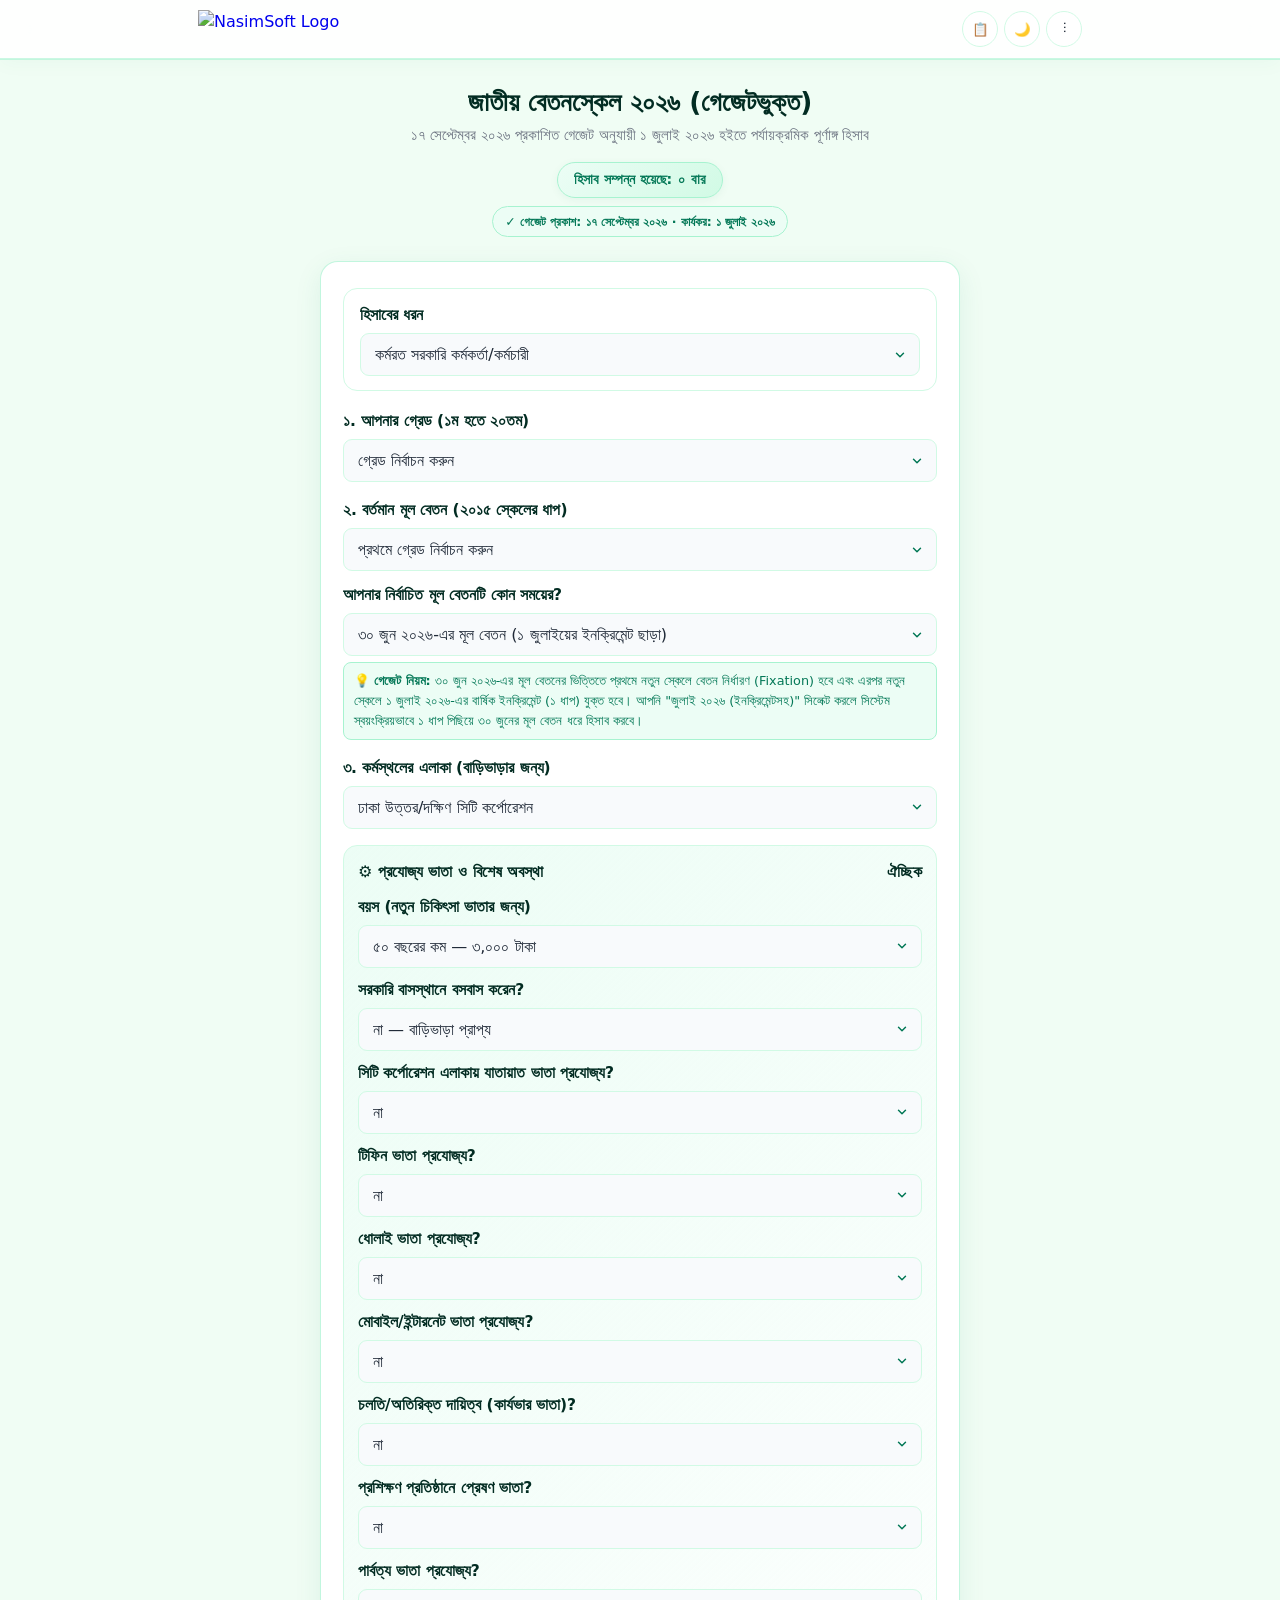
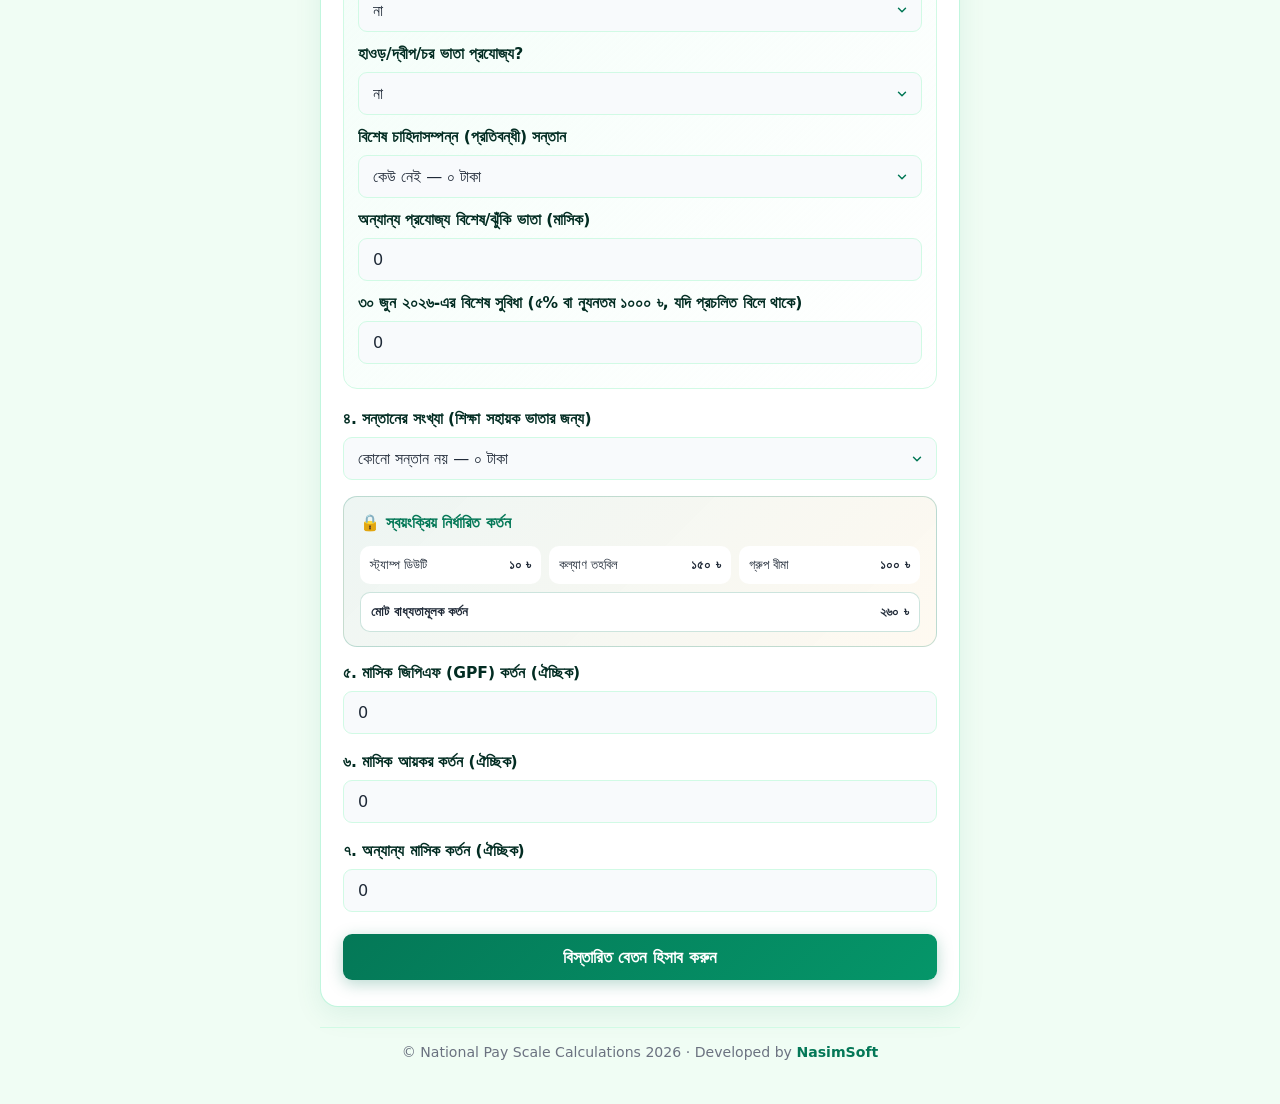
==== payscale/index.html @ ad68e805 "Update index.html" ====
<!DOCTYPE html>
<html lang="bn">
<head>
    <meta charset="UTF-8">
    <meta name="viewport" content="width=device-width, initial-scale=1.0, maximum-scale=5.0">
    <meta name="description" content="জাতীয় বেতনস্কেল ২০২৬ (গেজেটভুক্ত) - পূর্ণাঙ্গ হিসাব সিস্টেম by NasimSoft">
    <title>জাতীয় বেতনস্কেল ২০২৬ | National Pay Scale Calculation</title>
    
    <!-- Kalpurush Font -->
    <link href="https://fonts.maateen.me/kalpurush/font.css" rel="stylesheet">
    
    <style>
        :root {
            --primary: #047857;
            --primary-hover: #065F46;
            --primary-light: #ECFDF5;
            --primary-border: #A7F3D0;
            --secondary: #022C22;
            --success: #10B981;
            --danger: #EF4444;
            --info: #059669;
            --bg: #F0FDF4;
            --surface: #FFFFFF;
            --text-main: #1F2937;
            --text-muted: #6B7280;
            --border: #D1FAE5;
            --navbar-bg: rgba(255, 255, 255, 0.92);
            --navbar-border: rgba(167, 243, 208, 0.6);
            --card-border: rgba(167, 243, 208, 0.7);
            --input-bg: #F8FAFC;
            --modal-bg: #FFFFFF;
            --radius-lg: 18px;
            --radius-md: 12px;
            --radius-sm: 9px;
            --shadow-sm: 0 2px 8px rgba(4, 120, 87, 0.06);
            --shadow-md: 0 8px 28px rgba(4, 120, 87, 0.09);
            --shadow-lg: 0 16px 48px rgba(4, 120, 87, 0.14);
            --transition: all 0.3s cubic-bezier(0.22, 1, 0.36, 1);
            --transition-fast: all 0.2s cubic-bezier(0.22, 1, 0.36, 1);
        }

        [data-theme="dark"] {
            --primary: #34D399;
            --primary-hover: #10B981;
            --primary-light: #064E3B;
            --primary-border: #065F46;
            --secondary: #ECFDF5;
            --success: #34D399;
            --danger: #F87171;
            --info: #6EE7B7;
            --bg: #0B1F1A;
            --surface: #122C25;
            --text-main: #E5E7EB;
            --text-muted: #9CA3AF;
            --border: #1F4A3D;
            --navbar-bg: rgba(11, 31, 26, 0.92);
            --navbar-border: rgba(6, 95, 70, 0.5);
            --card-border: rgba(6, 95, 70, 0.6);
            --input-bg: #0F2922;
            --modal-bg: #122C25;
            --shadow-sm: 0 2px 8px rgba(0, 0, 0, 0.25);
            --shadow-md: 0 8px 28px rgba(0, 0, 0, 0.35);
            --shadow-lg: 0 16px 48px rgba(0, 0, 0, 0.45);
        }

        * { box-sizing: border-box; margin: 0; padding: 0; }
        html { scroll-behavior: smooth; }

        body {
            font-family: 'Kalpurush', system-ui, -apple-system, sans-serif;
            background: var(--bg);
            color: var(--text-main);
            line-height: 1.55;
            -webkit-font-smoothing: antialiased;
            min-height: 100vh;
            transition: background 0.35s ease, color 0.35s ease;
        }

        .navbar {
            background: var(--navbar-bg);
            backdrop-filter: blur(16px) saturate(180%);
            -webkit-backdrop-filter: blur(16px) saturate(180%);
            box-shadow: 0 1px 0 var(--navbar-border), 0 4px 20px rgba(4, 120, 87, 0.04);
            position: sticky;
            top: 0;
            z-index: 200;
            border-bottom: 1px solid var(--navbar-border);
        }

        .nav-container {
            max-width: 920px;
            margin: 0 auto;
            display: flex;
            justify-content: space-between;
            align-items: center;
            padding: 10px 18px;
            height: 58px;
        }

        .nav-logo {
            display: flex;
            align-items: center;
            gap: 10px;
            text-decoration: none;
        }

        .nav-logo img {
            height: 38px;
            width: auto;
            transition: transform 0.3s cubic-bezier(0.22, 1, 0.36, 1);
        }

        .nav-logo:hover img { transform: scale(1.06); }

        .main-wrapper { padding: 26px 16px 40px; }
        .container { max-width: 640px; margin: 0 auto; }
        .header { text-align: center; margin-bottom: 24px; }

        .header h1 {
            font-size: 1.65rem;
            color: var(--secondary);
            font-weight: 700;
            margin-bottom: 5px;
            line-height: 1.3;
        }

        .header p {
            font-size: 0.95rem;
            color: var(--text-muted);
            margin-bottom: 14px;
        }

        .counter-badge {
            display: inline-flex;
            align-items: center;
            gap: 6px;
            background: linear-gradient(135deg, #ECFDF5, #D1FAE5);
            color: var(--primary);
            padding: 6px 16px;
            border-radius: 9999px;
            font-size: 0.88rem;
            font-weight: 600;
            border: 1px solid var(--primary-border);
            box-shadow: var(--shadow-sm);
        }

        .card {
            background: var(--surface);
            border-radius: var(--radius-lg);
            padding: 26px 22px;
            margin-bottom: 20px;
            border: 1px solid var(--card-border);
            box-shadow: var(--shadow-md);
        }

        .form-group { margin-bottom: 16px; }
        .form-group label {
            display: block;
            font-size: 0.97rem;
            font-weight: 600;
            margin-bottom: 6px;
            color: var(--secondary);
        }

        .form-control {
            width: 100%;
            padding: 11px 14px;
            border: 1.5px solid var(--border);
            border-radius: var(--radius-sm);
            font-size: 1rem;
            outline: none;
            background: var(--input-bg);
            transition: var(--transition-fast);
            color: var(--text-main);
            font-family: 'Kalpurush', system-ui, sans-serif;
        }

        .form-control:focus {
            background: var(--surface);
            border-color: var(--primary);
            box-shadow: 0 0 0 3.5px rgba(4, 120, 87, 0.12);
        }

        select.form-control {
            appearance: none;
            -webkit-appearance: none;
            background-image: url("data:image/svg+xml,%3Csvg xmlns='http://www.w3.org/2000/svg' width='14' height='14' viewBox='0 0 24 24' fill='none' stroke='%23047857' stroke-width='2.5' stroke-linecap='round' stroke-linejoin='round'%3E%3Cpolyline points='6 9 12 15 18 9'%3E%3C/polyline%3E%3C/svg%3E");
            background-repeat: no-repeat;
            background-position: right 12px center;
            padding-right: 38px;
            cursor: pointer;
        }

        [data-theme="dark"] select.form-control {
            background-image: url("data:image/svg+xml,%3Csvg xmlns='http://www.w3.org/2000/svg' width='14' height='14' viewBox='0 0 24 24' fill='none' stroke='%2334D399' stroke-width='2.5' stroke-linecap='round' stroke-linejoin='round'%3E%3Cpolyline points='6 9 12 15 18 9'%3E%3C/polyline%3E%3C/svg%3E");
        }

        .btn-submit {
            width: 100%;
            background: linear-gradient(135deg, #047857 0%, #059669 100%);
            color: white;
            border: none;
            padding: 13px;
            border-radius: var(--radius-sm);
            font-size: 1.08rem;
            font-weight: 600;
            cursor: pointer;
            transition: var(--transition);
            margin-top: 6px;
            box-shadow: 0 4px 16px rgba(4, 120, 87, 0.28);
            font-family: 'Kalpurush', system-ui, sans-serif;
        }

        .btn-submit:hover {
            transform: translateY(-2px);
            box-shadow: 0 8px 24px rgba(4, 120, 87, 0.35);
        }

        .footer-top {
            text-align: center;
            margin-top: 20px;
            padding-top: 14px;
            border-top: 1px solid var(--border);
        }

        .footer-credit { font-size: 0.88rem; color: var(--text-muted); }
        .footer-credit a { color: var(--primary); text-decoration: none; font-weight: 700; }

        /* Modals */
        .modal-overlay {
            position: fixed;
            inset: 0;
            background: rgba(2, 44, 34, 0.78);
            backdrop-filter: blur(8px) saturate(160%);
            opacity: 0;
            visibility: hidden;
            display: flex;
            align-items: center;
            justify-content: center;
            z-index: 1000;
            padding: 12px;
            transition: opacity 0.35s ease, visibility 0.35s;
        }

        .modal-overlay.active { opacity: 1; visibility: visible; }

        .modal-content {
            background: var(--modal-bg);
            width: 100%;
            max-width: 450px;
            border-radius: 20px;
            padding: 16px 18px 14px;
            box-shadow: 0 28px 70px rgba(2, 44, 34, 0.25);
            border: 2px solid var(--primary-border);
            position: relative;
        }

        .modal-header {
            font-size: 1.08rem;
            font-weight: 700;
            color: var(--secondary);
            margin-bottom: 6px;
            display: flex;
            justify-content: space-between;
            align-items: center;
            border-bottom: 1.5px solid var(--border);
            padding-bottom: 8px;
        }

        .close-btn {
            background: none;
            border: none;
            font-size: 1.15rem;
            color: var(--danger);
            cursor: pointer;
            padding: 2px 7px;
            border-radius: 6px;
        }

        .modal-footer {
            display: flex;
            gap: 8px;
            margin-top: 10px;
            border-top: 1.5px solid var(--border);
            padding-top: 10px;
        }

        .btn-nav, .btn-primary, .btn-cancel, .btn-confirm {
            flex: 1;
            padding: 9px 10px;
            border-radius: var(--radius-sm);
            border: none;
            cursor: pointer;
            font-family: 'Kalpurush', system-ui, sans-serif;
            font-size: 0.93rem;
            font-weight: 600;
        }

        .btn-nav, .btn-cancel {
            background: var(--input-bg);
            color: var(--text-main);
            border: 1px solid var(--border);
        }

        .btn-primary, .btn-confirm {
            background: var(--primary);
            color: white;
        }

        .btn-group { display: flex; gap: 8px; margin-top: 12px; }

        .slide-indicator {
            font-size: 0.75rem;
            color: var(--text-muted);
            font-weight: 600;
            background: var(--primary-light);
            display: inline-block;
            padding: 2px 10px;
            border-radius: 20px;
            border: 1px solid var(--primary-border);
        }

        .indicator-wrapper { text-align: center; margin-bottom: 4px; }
        #slideContent { min-height: 180px; }

        .sec-title {
            font-size: 0.98rem;
            font-weight: 700;
            color: var(--secondary);
            border-bottom: 1.5px solid var(--border);
            padding-bottom: 4px;
            margin: 2px 0 5px;
        }

        .item-row {
            display: flex;
            justify-content: space-between;
            align-items: center;
            padding: 3.5px 0;
            font-size: 0.88rem;
            border-bottom: 1px dashed var(--border);
            gap: 8px;
        }

        .item-row:last-child { border-bottom: none; }
        .item-row span:last-child { font-weight: 600; text-align: right; white-space: nowrap; }
        .item-row.sub { color: var(--text-muted); font-size: 0.82rem; }

        .item-row.highlight, .item-row.deduct {
            padding: 5px 10px;
            font-size: 0.85rem;
            margin: 5px 0;
            border-radius: 7px;
            border: none;
            font-weight: 600;
        }

        .item-row.highlight { background: var(--primary-light); color: var(--primary); }
        .item-row.deduct { background: #FEF2F2; color: var(--danger); }

        #slideContent .desc-box {
            font-size: 0.8rem;
            padding: 7px 10px;
            margin: 5px 0 2px;
            border: 1.5px solid var(--primary-border);
            border-radius: 8px;
            background: var(--primary-light);
            line-height: 1.4;
            color: var(--text-main);
        }

        #slideContent .stage-box {
            padding: 8px 10px;
            margin-bottom: 6px;
            border-radius: 10px;
            border: 1.5px solid var(--border);
            background: var(--surface);
        }

        #slideContent .stage-header {
            margin-bottom: 3px;
            display: flex;
            justify-content: space-between;
            align-items: center;
            gap: 4px;
        }

        #slideContent .badge {
            font-size: 0.68rem;
            padding: 2px 7px;
            border-radius: 5px;
            font-weight: 600;
            background: var(--primary-light);
            color: var(--primary);
        }

        .nav-actions { display: flex; align-items: center; gap: 6px; }
        .icon-btn {
            width: 36px;
            height: 36px;
            border-radius: 50%;
            border: 1.5px solid var(--border);
            background: var(--surface);
            color: var(--text-main);
            display: flex;
            align-items: center;
            justify-content: center;
            cursor: pointer;
        }

        .menu-3dot { position: relative; }
        .menu-3dot-dropdown {
            position: absolute;
            top: calc(100% + 10px);
            right: 0;
            min-width: 240px;
            background: var(--surface);
            border-radius: 14px;
            box-shadow: 0 12px 40px rgba(2, 44, 34, 0.14);
            z-index: 400;
            opacity: 0;
            visibility: hidden;
            padding: 6px;
        }

        .menu-3dot.open .menu-3dot-dropdown { opacity: 1; visibility: visible; }
        .menu-3dot-dropdown a {
            display: flex;
            align-items: center;
            gap: 8px;
            padding: 10px 14px;
            color: var(--text-main);
            text-decoration: none;
            font-size: 0.92rem;
            border-radius: 10px;
        }

        .menu-divider { height: 1px; background: var(--border); margin: 4px 8px; }
        .menu-label { padding: 6px 14px 4px; font-size: 0.72rem; font-weight: 700; color: var(--text-muted); }

        .compare-card {
            background: linear-gradient(135deg, var(--primary-light) 0%, var(--surface) 100%);
            border: 1.5px solid var(--primary-border);
            border-radius: 14px;
            padding: 12px 14px;
            margin-bottom: 10px;
        }

        .compare-title { font-size: 0.88rem; font-weight: 700; color: var(--primary); margin-bottom: 8px; text-align: center; }
        .compare-grid { display: grid; grid-template-columns: 1fr auto 1fr; gap: 8px; align-items: center; }
        .compare-box { text-align: center; padding: 8px 6px; border-radius: 10px; background: var(--surface); border: 1px solid var(--border); }
        .compare-box .label { font-size: 0.75rem; color: var(--text-muted); }
        .compare-box .value { font-size: 0.95rem; font-weight: 700; color: var(--text-main); }
        .compare-increase { margin-top: 8px; text-align: center; font-size: 0.9rem; font-weight: 700; color: var(--success); background: rgba(16, 185, 129, 0.12); padding: 5px 10px; border-radius: 8px; }

        .history-list { max-height: 320px; overflow-y: auto; }
        .history-item {
            display: flex;
            justify-content: space-between;
            align-items: center;
            padding: 10px 12px;
            border-radius: 10px;
            border: 1px solid var(--border);
            margin-bottom: 8px;
            cursor: pointer;
        }

        .slide-dots { display: flex; justify-content: center; gap: 7px; margin: 6px 0 2px; }
        .slide-dot { width: 8px; height: 8px; border-radius: 50%; background: var(--border); border: none; cursor: pointer; }
        .slide-dot.active { background: var(--primary); transform: scale(1.25); }

        .share-row { display: flex; gap: 8px; margin-top: 8px; width: 100%; }
        .share-btn {
            flex: 1;
            padding: 9px 8px;
            border-radius: var(--radius-sm);
            border: 1.5px solid var(--border);
            background: var(--surface);
            color: var(--text-main);
            font-family: 'Kalpurush', system-ui, sans-serif;
            font-size: 0.88rem;
            font-weight: 600;
            cursor: pointer;
        }

        .scale-table-wrap { margin-top: 10px; border: 1px solid var(--border); border-radius: 10px; overflow: hidden; display: none; }
        .scale-table-wrap.open { display: block; }
        .scale-table { width: 100%; border-collapse: collapse; font-size: 0.85rem; }
        .scale-table th, .scale-table td { padding: 6px 10px; border-bottom: 1px solid var(--border); text-align: left; }
        .scale-table th { background: var(--primary-light); color: var(--primary); }

        .btn-scale-toggle {
            width: 100%;
            margin-top: 8px;
            padding: 9px;
            border-radius: var(--radius-sm);
            border: 1.5px dashed var(--primary-border);
            background: transparent;
            color: var(--primary);
            font-family: 'Kalpurush', system-ui, sans-serif;
            font-weight: 600;
            cursor: pointer;
        }

        .toast {
            position: fixed;
            bottom: 24px;
            left: 50%;
            transform: translateX(-50%) translateY(20px);
            background: var(--secondary);
            color: #fff;
            padding: 10px 18px;
            border-radius: 9999px;
            font-size: 0.9rem;
            opacity: 0;
            pointer-events: none;
            transition: all 0.3s ease;
            z-index: 2000;
        }
        .toast.show { opacity: 1; transform: translateX(-50%) translateY(0); }

        .gazette-status {
            display:inline-flex; align-items:center; gap:6px; margin-top:8px; padding:5px 12px;
            border-radius:999px; background:var(--primary-light); color:var(--primary);
            border:1px solid var(--primary-border); font-size:.78rem; font-weight:700;
        }
        .advanced-box {
            margin:14px 0 18px; padding:14px; border:1px solid var(--border); border-radius:14px;
            background:linear-gradient(135deg,var(--primary-light),transparent);
        }
        .advanced-title { font-weight:800; color:var(--secondary); margin-bottom:10px; display:flex; justify-content:space-between; }
        .form-group.compact { margin-bottom:10px; }
        .deduction-auto-box { margin:14px 0; padding:14px 16px; border:1px solid rgba(4,120,87,.22); border-radius:14px; background:linear-gradient(135deg,rgba(4,120,87,.07),rgba(245,158,11,.06)); }
        .deduction-auto-title { font-weight:800; color:var(--primary); margin-bottom:10px; }
        .deduction-auto-grid { display:grid; grid-template-columns:repeat(3,1fr); gap:8px; }
        .deduction-auto-grid>div { padding:9px 10px; border-radius:10px; background:var(--surface); display:flex; justify-content:space-between; font-size:13px; }
        .deduction-auto-grid .total { grid-column:1/-1; border:1px solid rgba(4,120,87,.2); font-weight:800; }
        .pension-mode-box { margin-bottom:18px; padding:14px 16px; border:1px solid var(--border); border-radius:14px; }
        .pension-info { margin-top:8px; padding:10px 12px; border-radius:10px; background:rgba(34,197,94,.08); font-size:13px; }
        .info-note { font-size: 0.8rem; background: var(--primary-light); color: var(--primary); padding: 8px 10px; border-radius: 8px; margin-top: 6px; border: 1px solid var(--primary-border); }
        #pensionFields { display:none; }
        body.pension-mode .employee-only { display:none!important; }
        body.pension-mode #pensionFields { display:block; }

        .print-only { display: none; }
        @media print {
            @page { size: A4 portrait; margin: 11mm 12mm; }
            body { background: white !important; color: #111 !important; font-size: 11pt !important; }
            .no-print { display: none !important; }
            .print-only { display: block !important; }
            .print-header { display: flex; justify-content: space-between; align-items: center; margin-bottom: 12px; border-bottom: 2px solid #047857; padding-bottom: 10px; }
            .print-title { text-align: center; flex-grow: 1; }
            .print-title h1 { font-size: 15pt; color: #047857; }
            .info-table, .data-table { width: 100%; border-collapse: collapse; margin-bottom: 10px; }
            .info-table td { padding: 3px 5px; font-size: 10.5pt; }
            .data-table th, .data-table td { border: 1px solid #047857; padding: 5px 8px; text-align: left; font-size: 10pt; }
            .data-table th { background-color: #ECFDF5 !important; font-weight: bold; color: #047857; }
            h3.print-section { margin: 8px 0 4px; font-size: 11.5pt; color: #022C22; }
            .print-footer { margin-top: 14px; border-top: 1px solid #047857; padding-top: 6px; font-size: 9pt; text-align: center; }
        }
    </style>
</head>
<body>

<div class="no-print">
    <nav class="navbar">
        <div class="nav-container">
            <a href="#" class="nav-logo" aria-label="NasimSoft">
                <img src="https://raw.githubusercontent.com/nasimchapaipoly/nasim/refs/heads/main/payscale/file_00000000b7fc820888f08e0e1a23aca3.png" alt="NasimSoft Logo">
            </a>
            <div class="nav-actions">
                <button type="button" class="icon-btn" onclick="openHistoryModal()" title="হিসাব হিস্ট্রি">📋</button>
                <button type="button" class="icon-btn" id="themeToggle" onclick="toggleTheme()" title="ডার্ক/লাইট মোড">🌙</button>
                <div class="menu-3dot" id="menu3dot">
                    <button type="button" class="icon-btn menu-3dot-btn" id="menu3dotBtn" onclick="toggle3dotMenu(event)">⋮</button>
                    <div class="menu-3dot-dropdown" id="menu3dotDropdown">
                        <a href="#" onclick="close3dotMenu()">🏠 হোম</a>
                        <div class="menu-divider"></div>
                        <div class="menu-label">পে স্কেলের গেজেট</div>
                        <a href="https://nasim.ceo.bd/payscale/ps2015.pdf" target="_blank" rel="noopener">📄 পে-স্কেল ২০১৫</a>
                        <a href="https://objectstorage.ap-dcc-gazipur-1.oraclecloud15.com/n/axvjbnqprylg/b/V2Ministry/o/office-mof/2026/8/650d48d2-18b6-41ad-aef8-19dd39b4e973.pdf" target="_blank" rel="noopener">📜 সরকারি গেজেট ২০২৬</a>
                        <div class="menu-divider"></div>
                        <a href="#" onclick="close3dotMenu(); openContactModal(); return false;">✉️ যোগাযোগ</a>
                    </div>
                </div>
            </div>
        </div>
    </nav>

    <div class="main-wrapper">
        <div class="container">
            <div class="header">
                <h1>জাতীয় বেতনস্কেল ২০২৬ (গেজেটভুক্ত)</h1>
                <p>১৭ সেপ্টেম্বর ২০২৬ প্রকাশিত গেজেট অনুযায়ী ১ জুলাই ২০২৬ হইতে পর্যায়ক্রমিক পূর্ণাঙ্গ হিসাব</p>
                <div class="counter-badge">
                    হিসাব সম্পন্ন হয়েছে: <span id="calcCount">০</span> বার
                </div>
                <br>
                <div class="gazette-status">✓ গেজেট প্রকাশ: ১৭ সেপ্টেম্বর ২০২৬ · কার্যকর: ১ জুলাই ২০২৬</div>
            </div>

            <div class="card">
                <form id="payForm" onsubmit="return calculatePay(event)">
                    <div class="pension-mode-box">
                        <div class="form-group" style="margin-bottom:0;">
                            <label for="personType">হিসাবের ধরন</label>
                            <select id="personType" class="form-control" onchange="togglePersonType()">
                                <option value="employee" selected>কর্মরত সরকারি কর্মকর্তা/কর্মচারী</option>
                                <option value="pensioner">পেনশনভোগী</option>
                            </select>
                        </div>
                        <div id="pensionFields">
                            <div class="form-group compact" style="margin-top:12px;">
                                <label for="currentPension">৩০ জুন ২০২৬-এর বর্তমান মাসিক নিট পেনশন</label>
                                <input type="number" id="currentPension" class="form-control" value="0" min="0" step="1" placeholder="যেমন: ১৮,০০০">
                            </div>
                            <div class="form-group compact">
                                <label for="pensionAge">পেনশনভোগীর বয়স</label>
                                <select id="pensionAge" class="form-control">
                                    <option value="under65" selected>৬৫ বছরের কম</option>
                                    <option value="65plus">৬৫ বছর বা তার বেশি</option>
                                </select>
                            </div>
                            <div class="form-group compact">
                                <label for="pensionType">পেনশনের ধরন</label>
                                <select id="pensionType" class="form-control">
                                    <option value="self" selected>নিজের পেনশন</option>
                                    <option value="family">পারিবারিক পেনশন</option>
                                </select>
                            </div>
                            <div class="pension-info">চিকিৎসা ভাতা, বছরে ২টি উৎসব ভাতা এবং বাংলা নববর্ষ ভাতা আলাদাভাবে হিসাব হবে। ২৬০ টাকা কর্মচারী-সংক্রান্ত কর্তন পেনশনভোগীর ক্ষেত্রে যোগ করা হবে না।</div>
                        </div>
                    </div>

                    <div class="employee-only">
                        <div class="form-group">
                            <label for="grade">১. আপনার গ্রেড (১ম হতে ২০তম)</label>
                            <select id="grade" class="form-control" required onchange="populateSteps()">
                                <option value="" disabled selected>গ্রেড নির্বাচন করুন</option>
                            </select>
                        </div>

                        <div class="form-group">
                            <label for="basic">২. বর্তমান মূল বেতন (২০১৫ স্কেলের ধাপ)</label>
                            <select id="basic" class="form-control" required>
                                <option value="" disabled selected>প্রথমে গ্রেড নির্বাচন করুন</option>
                            </select>
                            <button type="button" class="btn-scale-toggle" id="scaleToggleBtn" onclick="toggleScaleTable()" style="display:none;">
                                📊 ২০১৫ ও ২০২৬ স্কেলের তুলনামূলক ধাপ দেখুন
                            </button>
                            <div class="scale-table-wrap" id="scaleTableWrap">
                                <table class="scale-table">
                                    <thead>
                                        <tr><th>ধাপ</th><th>মূল বেতন (২০১৫)</th><th>মূল বেতন (২০২৬)</th></tr>
                                    </thead>
                                    <tbody id="scaleTableBody"></tbody>
                                </table>
                            </div>

                            <div class="form-group compact" style="margin-top:12px;">
                                <label for="basicDate">আপনার নির্বাচিত মূল বেতনটি কোন সময়ের?</label>
                                <select id="basicDate" class="form-control">
                                    <option value="june2026" selected>৩০ জুন ২০২৬-এর মূল বেতন (১ জুলাইয়ের ইনক্রিমেন্ট ছাড়া)</option>
                                    <option value="july2026">জুলাই ২০২৬-এর মূল বেতন (১ জুলাই ২০২৬-এর ইনক্রিমেন্টসহ)</option>
                                </select>
                                <div class="info-note">
                                    💡 <strong>গেজেট নিয়ম:</strong> ৩০ জুন ২০২৬-এর মূল বেতনের ভিত্তিতে প্রথমে নতুন স্কেলে বেতন নির্ধারণ (Fixation) হবে এবং এরপর নতুন স্কেলে ১ জুলাই ২০২৬-এর বার্ষিক ইনক্রিমেন্ট (১ ধাপ) যুক্ত হবে। আপনি "জুলাই ২০২৬ (ইনক্রিমেন্টসহ)" সিলেক্ট করলে সিস্টেম স্বয়ংক্রিয়ভাবে ১ ধাপ পিছিয়ে ৩০ জুনের মূল বেতন ধরে হিসাব করবে।
                                </div>
                            </div>
                        </div>

                        <div class="form-group">
                            <label for="location">৩. কর্মস্থলের এলাকা (বাড়িভাড়ার জন্য)</label>
                            <select id="location" class="form-control">
                                <option value="DHAKA">ঢাকা উত্তর/দক্ষিণ সিটি কর্পোরেশন</option>
                                <option value="CITY">চট্টগ্রাম, খুলনা, রাজশাহী, সিলেট, বরিশাল, রংপুর, নারায়ণগঞ্জ, কুমিল্লা ও গাজীপুর সিটি এলাকা</option>
                                <option value="OTHER">অন্যান্য স্থান (জেলা/উপজেলা)</option>
                            </select>
                        </div>

                        <div class="advanced-box">
                            <div class="advanced-title">⚙️ প্রযোজ্য ভাতা ও বিশেষ অবস্থা <span>ঐচ্ছিক</span></div>
                            <div class="form-group compact">
                                <label for="age">বয়স (নতুন চিকিৎসা ভাতার জন্য)</label>
                                <select id="age" class="form-control">
                                    <option value="30" selected>৫০ বছরের কম — ৩,০০০ টাকা</option>
                                    <option value="51">৫০ বছর বা তার বেশি — ৪,০০০ টাকা</option>
                                </select>
                            </div>
                            <div class="form-group compact">
                                <label for="govtHouse">সরকারি বাসস্থানে বসবাস করেন?</label>
                                <select id="govtHouse" class="form-control">
                                    <option value="no" selected>না — বাড়িভাড়া প্রাপ্য</option>
                                    <option value="yes">হ্যাঁ — বাড়িভাড়া প্রাপ্য নয় (০ টাকা)</option>
                                </select>
                            </div>
                            <div class="form-group compact">
                                <label for="cityCommute">সিটি কর্পোরেশন এলাকায় যাতায়াত ভাতা প্রযোজ্য?</label>
                                <select id="cityCommute" class="form-control">
                                    <option value="no" selected>না</option>
                                    <option value="yes">হ্যাঁ — গ্রেড ১১–২০ হলে ৬০০ টাকা (পূর্বে ৩০০ ৳)</option>
                                </select>
                            </div>
                            <div class="form-group compact">
                                <label for="tiffin">টিফিন ভাতা প্রযোজ্য?</label>
                                <select id="tiffin" class="form-control">
                                    <option value="no" selected>না</option>
                                    <option value="yes">হ্যাঁ — গ্রেড ১১–২০ হলে ৫০০ টাকা (পূর্বে ২০০ ৳)</option>
                                </select>
                            </div>
                            <div class="form-group compact">
                                <label for="washing">ধোলাই ভাতা প্রযোজ্য?</label>
                                <select id="washing" class="form-control">
                                    <option value="no" selected>না</option>
                                    <option value="yes">হ্যাঁ — প্রযোজ্য ক্ষেত্রে ৩০০ টাকা (পূর্বে ১০০ ৳)</option>
                                </select>
                            </div>
                            <div class="form-group compact">
                                <label for="mobileAllowance">মোবাইল/ইন্টারনেট ভাতা প্রযোজ্য?</label>
                                <select id="mobileAllowance" class="form-control">
                                    <option value="no" selected>না</option>
                                    <option value="yes">হ্যাঁ — গ্রেড অনুযায়ী প্রযোজ্য</option>
                                </select>
                            </div>
                            <div class="form-group compact">
                                <label for="actingAllowance">চলতি/অতিরিক্ত দায়িত্ব (কার্যভার ভাতা)?</label>
                                <select id="actingAllowance" class="form-control">
                                    <option value="no" selected>না</option>
                                    <option value="yes">হ্যাঁ — মূল বেতনের ১০% (সর্বোচ্চ ১,৫০০ টাকা)</option>
                                </select>
                            </div>
                            <div class="form-group compact">
                                <label for="trainingAllowance">প্রশিক্ষণ প্রতিষ্ঠানে প্রেষণ ভাতা?</label>
                                <select id="trainingAllowance" class="form-control">
                                    <option value="no" selected>না</option>
                                    <option value="yes">হ্যাঁ — মূল বেতনের ১০%</option>
                                </select>
                            </div>
                            <div class="form-group compact">
                                <label for="hillAllowance">পার্বত্য ভাতা প্রযোজ্য?</label>
                                <select id="hillAllowance" class="form-control">
                                    <option value="no" selected>না</option>
                                    <option value="sadar">হ্যাঁ (জেলা সদর) — ২০% (সর্বোচ্চ ৩,০০০ ৳ / নতুন ৫,০০০ ৳)</option>
                                    <option value="upazila">হ্যাঁ (অন্যান্য উপজেলা) — ২০% (সর্বোচ্চ ৫,০০০ ৳ / নতুন ৫,৫০০ ৳)</option>
                                </select>
                            </div>
                            <div class="form-group compact">
                                <label for="haorAllowance">হাওড়/দ্বীপ/চর ভাতা প্রযোজ্য?</label>
                                <select id="haorAllowance" class="form-control">
                                    <option value="no" selected>না</option>
                                    <option value="yes">হ্যাঁ — মূল বেতনের ২০% (সর্বোচ্চ ৫,০০০ টাকা)</option>
                                </select>
                            </div>
                            <div class="form-group compact">
                                <label for="disabledChildren">বিশেষ চাহিদাসম্পন্ন (প্রতিবন্ধী) সন্তান</label>
                                <select id="disabledChildren" class="form-control">
                                    <option value="0" selected>কেউ নেই — ০ টাকা</option>
                                    <option value="1">১ জন — ৩,০০০ টাকা</option>
                                    <option value="2">২ জন — ৬,০০০ টাকা</option>
                                </select>
                            </div>
                            <div class="form-group compact">
                                <label for="specialAllowance">অন্যান্য প্রযোজ্য বিশেষ/ঝুঁকি ভাতা (মাসিক)</label>
                                <input type="number" id="specialAllowance" class="form-control" value="0" min="0">
                            </div>
                            <div class="form-group compact">
                                <label for="currentSpecialBenefit">৩০ জুন ২০২৬-এর বিশেষ সুবিধা (৫% বা ন্যূনতম ১০০০ ৳, যদি প্রচলিত বিলে থাকে)</label>
                                <input type="number" id="currentSpecialBenefit" class="form-control" value="0" min="0">
                            </div>
                        </div>

                        <div class="form-group">
                            <label for="edu">৪. সন্তানের সংখ্যা (শিক্ষা সহায়ক ভাতার জন্য)</label>
                            <select id="edu" class="form-control">
                                <option value="0" selected>কোনো সন্তান নয় — ০ টাকা</option>
                                <option value="1">১ জন — ৫০০ টাকা (নতুন স্কেলে ১,০০০ ৳)</option>
                                <option value="2">২ জন — ১,০০০ টাকা (নতুন স্কেলে ২,০০০ ৳)</option>
                            </select>
                        </div>

                        <div class="deduction-auto-box">
                            <div class="deduction-auto-title">🔒 স্বয়ংক্রিয় নির্ধারিত কর্তন</div>
                            <div class="deduction-auto-grid">
                                <div><span>স্ট্যাম্প ডিউটি</span><strong>১০ ৳</strong></div>
                                <div><span>কল্যাণ তহবিল</span><strong>১৫০ ৳</strong></div>
                                <div><span>গ্রুপ বীমা</span><strong>১০০ ৳</strong></div>
                                <div class="total"><span>মোট বাধ্যতামূলক কর্তন</span><strong>২৬০ ৳</strong></div>
                            </div>
                        </div>

                        <div class="form-group">
                            <label for="gpf">৫. মাসিক জিপিএফ (GPF) কর্তন (ঐচ্ছিক)</label>
                            <input type="number" id="gpf" class="form-control" value="0" min="0">
                        </div>

                        <div class="form-group">
                            <label for="tax">৬. মাসিক আয়কর কর্তন (ঐচ্ছিক)</label>
                            <input type="number" id="tax" class="form-control" value="0" min="0">
                        </div>

                        <div class="form-group">
                            <label for="otherDeduction">৭. অন্যান্য মাসিক কর্তন (ঐচ্ছিক)</label>
                            <input type="number" id="otherDeduction" class="form-control" value="0" min="0">
                        </div>
                    </div>

                    <button type="submit" class="btn-submit">বিস্তারিত হিসাব করুন</button>
                </form>
            </div>

            <div class="footer-top">
                <div class="footer-credit">
                    © National Pay Scale Calculations 2026 · Developed by 
                    <a href="https://nasim.ceo.bd" target="_blank" rel="noopener">NasimSoft</a>
                </div>
            </div>
        </div>
    </div>
</div>

<!-- Contact Modal -->
<div class="no-print modal-overlay" id="contactModal">
    <div class="modal-content" style="text-align: center; max-width: 380px;">
        <div class="modal-header">
            <span>যোগাযোগের ঠিকানা</span>
            <button class="close-btn" onclick="closeContactModal()">✖</button>
        </div>
        <div style="padding: 10px 0;">
            <h2 style="color: var(--primary); font-size: 1.15rem;">নাসিম আল মাসুদ</h2>
            <p style="font-weight: 600; font-size: 0.9rem;">সিস্টেম এডমিনিস্ট্রেটর ও চীফ এক্সিকিউটিভ অফিসার</p>
            <p style="color: var(--text-muted); margin-bottom: 8px; font-size: 0.85rem;">নাসিম সফট কোম্পানি লিমিটেড</p>
            <div style="background:var(--primary-light);padding:8px;border-radius:8px;color:var(--primary);font-weight:600;">
                📧 admin@nasim.ceo.bd
            </div>
        </div>
    </div>
</div>

<!-- Preview Modal -->
<div class="no-print modal-overlay" id="previewModal">
    <div class="modal-content">
        <div class="modal-header">
            <span>বেতন নির্ধারণ ও প্রাক্কলন ফলাফল</span>
            <button class="close-btn" onclick="closePreviewModal()">✖</button>
        </div>
        <div class="indicator-wrapper">
            <div class="slide-indicator" id="slideCounter">ধাপ: ১/৪</div>
            <div class="slide-dots" id="slideDots"></div>
        </div>
        
        <div id="slideContent"></div>

        <div class="modal-footer" style="flex-wrap: wrap;">
            <button class="btn-nav" id="prevBtn" onclick="changeSlide(-1)">পূর্ববর্তী</button>
            <button class="btn-primary" id="nextBtn" onclick="changeSlide(1)">পরবর্তী</button>
            <button class="btn-primary" id="printStartBtn" style="display:none;" onclick="openPrintModal()">🖨️ প্রিন্ট করুন</button>
            <div class="share-row" id="shareRow" style="display:none;">
                <button type="button" class="share-btn whatsapp" onclick="shareWhatsApp()">📲 WhatsApp</button>
                <button type="button" class="share-btn" onclick="copyResult()">📋 কপি</button>
            </div>
        </div>
    </div>
</div>

<div class="toast" id="toast"></div>

<!-- Print Form Modal -->
<div class="no-print modal-overlay" id="printModal">
    <div class="modal-content" style="max-width: 400px;">
        <div class="modal-header">
            <span>প্রিন্ট রিপোর্ট ইনফরমেশন</span>
            <button class="close-btn" onclick="closePrintModal()">✖</button>
        </div>
        <form onsubmit="return executePrint(event)">
            <div class="form-group">
                <label for="p_name">নাম (বাংলায়)</label>
                <input type="text" id="p_name" class="form-control" required placeholder="আপনার নাম লিখুন">
            </div>
            <div class="form-group">
                <label for="p_desig">বর্তমান পদবি (বাংলায়)</label>
                <input type="text" id="p_desig" class="form-control" required placeholder="আপনার পদবি লিখুন">
            </div>
            <div class="form-group">
                <label for="p_workplace">বর্তমান কর্মস্থল (বাংলায়)</label>
                <input type="text" id="p_workplace" class="form-control" required placeholder="অফিসের নাম লিখুন">
            </div>
            <div class="btn-group">
                <button type="button" class="btn-cancel" onclick="closePrintModal()">বাতিল</button>
                <button type="submit" class="btn-confirm">🖨️ চূড়ান্ত প্রিন্ট</button>
            </div>
        </form>
    </div>
</div>

<!-- History Modal -->
<div class="no-print modal-overlay" id="historyModal">
    <div class="modal-content" style="max-width: 420px;">
        <div class="modal-header">
            <span>হিসাব হিস্ট্রি</span>
            <button class="close-btn" onclick="closeHistoryModal()">✖</button>
        </div>
        <div id="historyList" class="history-list"></div>
        <div class="btn-group">
            <button type="button" class="btn-cancel" onclick="clearHistory()">সব মুছুন</button>
            <button type="button" class="btn-confirm" onclick="closeHistoryModal()">বন্ধ করুন</button>
        </div>
    </div>
</div>

<div class="print-only" id="print-area"></div>

<script>
// ২০১৫ সালের গেজেটভুক্ত বেতন স্কেল (গ্রেড ৩-এর শেষ ধাপ ৭৭,৪০০ টাকা সংশোধিত)
const scale2015 = {
    1: [78000],
    2: [66000,68480,71050,73720,76490],
    3: [56500,58760,61120,63570,66120,68770,71530,74400,77400],
    4: [50000,52000,54080,56250,58500,60840,63280,65820,68460,71200],
    5: [43000,44940,46970,49090,51300,53610,56030,58560,61200,63960,66840,69850],
    6: [35500,37280,39150,41110,43170,45330,47600,49980,52480,55110,57870,60770,63810,67010],
    7: [29000,30450,31980,33580,35260,37030,38890,40840,42890,45040,47300,49670,52160,54770,57510,60390,63410],
    8: [23000,24150,25360,26630,27970,29370,30840,32390,34010,35720,37510,39390,41360,43430,45610,47900,50300,52820,55470],
    9: [22000,23100,24260,25480,26760,28100,29510,30990,32540,34170,35880,37680,39570,41550,43630,45820,48120,50530,53060],
    10: [16000,16800,17640,18530,19460,20440,21470,22550,23680,24870,26120,27430,28810,30260,31780,33370,35040,36800,38640],
    11: [12500,13130,13790,14480,15210,15980,16780,17620,18510,19440,20420,21450,22530,23660,24850,26100,27410,28790,30230],
    12: [11300,11870,12470,13100,13760,14450,15180,15940,16740,17580,18460,19390,20360,21380,22450,23580,24760,26000,27300],
    13: [11000,11550,12130,12740,13380,14050,14760,15500,16280,17100,17960,18860,19810,20810,21860,22960,24110,25320,26590],
    14: [10200,10710,11250,11820,12420,13050,13710,14400,15120,15880,16680,17520,18400,19320,20290,21310,22380,23500,24680],
    15: [9700,10190,10700,11240,11810,12410,13040,13700,14390,15110,15870,16670,17510,18390,19310,20280,21300,22370,23490],
    16: [9300,9770,10260,10780,11320,11890,12490,13120,13780,14470,15200,15960,16760,17600,18480,19410,20390,21410,22490],
    17: [9000,9450,9930,10430,10960,11510,12090,12700,13340,14010,14720,15460,16240,17060,17920,18820,19770,20760,21800],
    18: [8800,9240,9710,10200,10710,11250,11820,12420,13050,13710,14400,15120,15880,16680,17520,18400,19320,20290,21310],
    19: [8500,8930,9380,9850,10350,10870,11420,12000,12600,13230,13900,14600,15330,16100,16910,17760,18650,19590,20570],
    20: [8250,8670,9110,9570,10050,10560,11090,11650,12240,12860,13510,14190,14900,15650,16440,17270,18140,19050,20010]
};

// ২০২৬ সালের বেতন স্কেল
const scale2026 = {
    1:[156000],
    2:[132000,135700,139400,143200,147200,151200,153000],
    3:[113000,117000,121100,125300,129700,134300,139000,143800,148800],
    4:[100000,103500,107200,110900,114800,118800,123000,127300,131700,136300,142400],
    5:[86000,89500,93100,96800,100700,104700,108900,113200,117700,122500,127400,132400,139700],
    6:[71000,74600,78300,82200,86400,90700,95200,100000,104900,110200,115700,121500,127600,134000],
    7:[58000,60900,64000,67200,70500,74100,77800,81700,85700,90000,94500,99200,104200,109400,114900,120600,126800],
    8:[46000,48300,50800,53300,56000,58800,61700,64800,68000,71400,75000,78700,82700,86800,91100,95700,100500,105500,110800],
    9:[44000,46200,48600,51000,53500,56200,59000,62000,65100,68300,71700,75300,79100,83000,87200,91500,96100,100900,105900],
    10:[32000,33600,35300,37100,38900,40900,42900,45100,47300,49700,52200,54800,57500,60400,63400,66600,69900,73400,77300],
    11:[25000,26300,27600,29000,30400,32000,33600,35200,37000,38800,40800,42800,44900,47200,49500,52000,54600,57300,60500],
    12:[24300,25600,26800,28200,29600,31100,32600,34200,36000,37700,39600,41600,43700,45900,48200,50600,53100,55700,58700],
    13:[24000,25200,26500,27800,29200,30700,32200,33800,35500,37300,39100,41100,43200,45300,47600,49900,52400,55100,58000],
    14:[23500,24700,26000,27300,28600,30000,31500,33100,34800,36500,38300,40200,42300,44400,46600,48900,51300,53900,56800],
    15:[22800,24000,25200,26400,27800,29100,30600,32100,33700,35400,37200,39000,41000,43000,45200,47400,49800,52300,55200],
    16:[21900,23000,24200,25400,26700,28000,29400,30900,32400,34000,35700,37500,39400,41300,43400,45600,47900,50200,52900],
    17:[21400,22500,23600,24800,26100,27400,28700,30200,31700,33200,34900,36700,38500,40400,42400,44500,46800,49100,51900],
    18:[21000,22100,23200,24400,25600,26900,28200,29600,31100,32600,34300,36000,37800,39600,41600,43700,45900,48200,50900],
    19:[20500,21600,22700,23800,25000,26200,27500,28900,30300,31900,33400,35100,36900,38700,40600,42700,44800,47000,49600],
    20:[20000,21000,22100,23200,24400,25600,26900,28200,29600,31100,32600,34300,36000,37800,39600,41600,43700,45900,48400]
};

const bengaliOrdinals = ["", "১ম", "২য়", "৩য়", "৪র্থ", "৫ম", "৬ষ্ঠ", "৭ম", "৮ম", "৯ম", "১০ম", "১১তম", "১২তম", "১৩তম", "১৪তম", "১৫তম", "১৬তম", "১৭তম", "১৮তম", "১৯তম", "২০তম"];
let appState = {};
let previewSlides = [];
let currentSlide = 0;

function toBengaliNum(num) {
    const d=['০','১','২','৩','৪','৫','৬','৭','৮','৯'];
    return String(num).replace(/[0-9]/g,m=>d[m]);
}

function formatMoney(n){
    const v=Number(n)||0;
    const fractional=Math.abs(v-Math.round(v))>1e-9;
    return toBengaliNum(v.toLocaleString('en-IN',{minimumFractionDigits:fractional?2:0,maximumFractionDigits:2}))+' ৳';
}

// পে-ফিক্সেশন নিয়ম: সমাপতিত ধাপ থাকলে সেটি, না থাকলে অব্যবহিত উচ্চতর ধাপ
function nextHigherStep(scale, amount){
    return scale.find(v => v >= amount - 1e-9) ?? scale[scale.length - 1];
}

// বার্ষিক ইনক্রিমেন্ট: নির্ধারিত ধাপের পরবর্তী ১ ধাপ (সর্বোচ্চ ধাপে থাকলে অপরিবর্তিত)
function nextIncrement(scale, basic){
    const i = scale.findIndex(v => v === basic);
    if(i < 0 || i === scale.length - 1) return basic;
    return scale[i + 1];
}

// ২০১৫ স্কেলের বাড়িভাড়া (৩০ জুন ২০২৬-এর মূল বেতনের ওপর ভিত্তি করে ৩১ ডিসেম্বর ২০২৭ পর্যন্ত বহাল)
function getOldHouseRent(basic, location){
    const b = Number(basic) || 0;
    let rate, min;
    if(b <= 9700){
        rate = location==='DHAKA' ? 0.65 : location==='CITY' ? 0.55 : 0.50;
        min  = location==='DHAKA' ? 5600 : location==='CITY' ? 5000 : 4500;
    } else if(b <= 16000){
        rate = location==='DHAKA' ? 0.60 : location==='CITY' ? 0.50 : 0.45;
        min  = location==='DHAKA' ? 6400 : location==='CITY' ? 5400 : 4800;
    } else if(b <= 35500){
        rate = location==='DHAKA' ? 0.55 : location==='CITY' ? 0.45 : 0.40;
        min  = location==='DHAKA' ? 9600 : location==='CITY' ? 8000 : 7000;
    } else {
        rate = location==='DHAKA' ? 0.50 : location==='CITY' ? 0.40 : 0.35;
        min  = location==='DHAKA' ? 19500 : location==='CITY' ? 16000 : 13000;
    }
    return Math.max(b * rate, min);
}

// ২০২৬ স্কেলের নতুন বাড়িভাড়া (১ জানুয়ারি ২০২৮ হতে কার্যকর)
function getNewHouseRent(basic, grade, location, govtHouse){
    if(govtHouse) return 0; // সরকারি বাসায় থাকলে বাড়িভাড়া ০
    const b = Number(basic) || 0;
    let rate, min;
    if(grade >= 16){
        rate = location==='DHAKA' ? 0.60 : location==='CITY' ? 0.50 : 0.45;
        min  = location==='DHAKA' ? 12000 : location==='CITY' ? 10000 : 9000;
    } else if(grade >= 10){
        rate = location==='DHAKA' ? 0.50 : location==='CITY' ? 0.40 : 0.35;
        min  = location==='DHAKA' ? 14000 : location==='CITY' ? 11500 : 10000;
    } else if(grade >= 5){
        rate = location==='DHAKA' ? 0.45 : location==='CITY' ? 0.35 : 0.30;
        min  = location==='DHAKA' ? 22000 : location==='CITY' ? 17500 : 15000;
    } else {
        rate = location==='DHAKA' ? 0.40 : location==='CITY' ? 0.30 : 0.25;
        min  = location==='DHAKA' ? 38000 : location==='CITY' ? 28500 : 24000;
    }
    return Math.max(b * rate, min);
}

// ৩০ জুন ২০২৬-এর প্রচলিত ভাতাদি (যা ৩১ ডিসেম্বর ২০২৭ পর্যন্ত বহাল থাকবে)
function calculateOldAllowances(s, baseBasic){
    const grade = s.grade;
    const house = s.govtHouse ? 0 : getOldHouseRent(baseBasic, s.location);
    const medical = 1500;
    const education = Math.min(2, s.eduCount) * 500;
    const tiffin = (s.tiffin && grade >= 11 && grade <= 20) ? 200 : 0;
    const commute = (s.cityCommute && grade >= 11 && grade <= 20) ? 300 : 0;
    const washing = (s.washing && grade >= 16 && grade <= 20) ? 100 : 0;
    const acting = s.actingAllowance ? Math.min(baseBasic * 0.10, 1500) : 0;
    const training = (s.trainingAllowance && grade >= 9) ? baseBasic * 0.10 : 0;
    const hill = s.hillAllowance === 'sadar' ? Math.min(baseBasic * 0.20, 3000)
               : s.hillAllowance === 'upazila' ? Math.min(baseBasic * 0.20, 5000) : 0;
    const haor = s.haorAllowance ? Math.min(baseBasic * 0.20, 5000) : 0;
    const specialBenefit = s.currentSpecialBenefit;
    const special = s.specialAllowance;

    const total = house + medical + education + tiffin + commute + washing + acting + training + hill + haor + specialBenefit + special;
    return { house, medical, education, tiffin, commute, washing, acting, training, hill, haor, specialBenefit, special, total };
}

// ১ জানুয়ারি ২০২৮ থেকে কার্যকর নতুন ভাতাদি
function calculateNewAllowances(s, targetBasic){
    const grade = s.grade;
    const house = getNewHouseRent(targetBasic, grade, s.location, s.govtHouse);
    const medical = s.age > 50 ? 4000 : 3000;
    const education = Math.min(2, s.eduCount) * 1000; // সন্তান প্রতি ১,০০০ টাকা (সর্বোচ্চ ২ জন)
    const tiffin = (s.tiffin && grade >= 11 && grade <= 20) ? 500 : 0;
    const commute = (s.cityCommute && grade >= 11 && grade <= 20) ? 600 : 0;
    const washing = (s.washing && grade >= 16 && grade <= 20) ? 300 : 0;
    const mobile = s.mobileAllowance ? (grade <= 5 ? 500 : 150) : 0;
    const acting = s.actingAllowance ? 1500 : 0;
    const training = (s.trainingAllowance && grade >= 9) ? targetBasic * 0.10 : 0;
    const hill = s.hillAllowance === 'sadar' ? Math.min(targetBasic * 0.20, 5000)
               : s.hillAllowance === 'upazila' ? Math.min(targetBasic * 0.20, 5500) : 0;
    const haor = s.haorAllowance ? Math.min(targetBasic * 0.20, 5000) : 0;
    const disabled = Math.min(2, s.disabledChildren) * 3000;
    const special = s.specialAllowance;

    const total = house + medical + education + tiffin + commute + washing + mobile + acting + training + hill + haor + disabled + special;
    return { house, medical, education, tiffin, commute, washing, mobile, acting, training, hill, haor, disabled, special, total };
}

function populateSteps(){
    const grade = Number(document.getElementById('grade').value);
    const basicSelect = document.getElementById('basic');
    basicSelect.innerHTML = '<option value="" disabled selected>ধাপ নির্বাচন করুন</option>';
    const toggle = document.getElementById('scaleToggleBtn'), wrap = document.getElementById('scaleTableWrap');
    wrap.classList.remove('open');
    toggle.style.display = 'none';
    if(!grade || !scale2015[grade]) return;

    scale2015[grade].forEach((amount, i) => {
        const o = document.createElement('option');
        o.value = amount;
        o.text = `ধাপ ${toBengaliNum(i+1)}: ${formatMoney(amount)}`;
        basicSelect.add(o);
    });

    toggle.style.display = 'block';
    const maxLen = Math.max(scale2015[grade].length, scale2026[grade].length);
    let rows = '';
    for(let i=0; i<maxLen; i++){
        const v15 = scale2015[grade][i] ? formatMoney(scale2015[grade][i]) : '—';
        const v26 = scale2026[grade][i] ? formatMoney(scale2026[grade][i]) : '—';
        rows += `<tr><td>ধাপ ${toBengaliNum(i+1)}</td><td>${v15}</td><td><strong>${v26}</strong></td></tr>`;
    }
    document.getElementById('scaleTableBody').innerHTML = rows;
}

function toggleScaleTable(){
    const w = document.getElementById('scaleTableWrap'), b = document.getElementById('scaleToggleBtn');
    const open = w.classList.toggle('open');
    b.textContent = open ? '▲ স্কেল লুকান' : '📊 ২০১৫ ও ২০২৬ স্কেলের তুলনামূলক ধাপ দেখুন';
}

function togglePersonType(){
    const type = document.getElementById('personType')?.value || 'employee';
    const pensioner = type === 'pensioner';
    document.body.classList.toggle('pension-mode', pensioner);

    document.querySelectorAll('.employee-only [required]').forEach(el => {
        el.required = !pensioner;
    });
    const pensionInput = document.getElementById('currentPension');
    if(pensionInput) pensionInput.required = pensioner;

    const btn = document.querySelector('.btn-submit');
    if(btn) btn.textContent = pensioner ? 'পেনশন হিসাব করুন' : 'বিস্তারিত বেতন হিসাব করুন';
}

function calculatePension(current, ageGroup='under65', pensionType='self'){
    const p = Math.max(0, Number(current) || 0);
    let finalRate = 0.55, band = '৪০,০০১ টাকা বা বেশি', phase1Rate = 0.40, phase2Rate = 0.70;
    if(p <= 9000){
        finalRate = 1.00; band = '৯,০০০ টাকা বা কম'; phase1Rate = 0.50; phase2Rate = 0.75;
    } else if(p <= 20000){
        finalRate = 0.75; band = '৯,০০১–২০,০০০ টাকা'; phase1Rate = 0.50; phase2Rate = 0.75;
    } else if(p <= 30000){
        finalRate = 0.65; band = '২০,০০১–৩০,০০০ টাকা'; phase1Rate = 0.40; phase2Rate = 0.70;
    } else if(p <= 40000){
        finalRate = 0.60; band = '৩০,০০১–৪০,০০০ টাকা'; phase1Rate = 0.40; phase2Rate = 0.70;
    }
    const totalIncrease = p * finalRate;
    const phase1Increase = totalIncrease * phase1Rate;
    const phase2Increase = totalIncrease * phase2Rate;
    const phase1Pension = p + phase1Increase;
    const phase2Pension = p + phase2Increase;
    const newPension = p + totalIncrease;
    const medicalAllowance = ageGroup === '65plus' ? 2500 : 1500;
    const festival3 = newPension;
    const pohelaBoishakh3 = newPension * 0.20;
    const monthlyWithMedical1 = phase1Pension + medicalAllowance;
    const monthlyWithMedical2 = phase2Pension + medicalAllowance;
    const monthlyWithMedical3 = newPension + medicalAllowance;
    const annualAllowance3 = medicalAllowance * 12 + festival3 * 2 + pohelaBoishakh3;
    return {
        current: p, finalRate, band, totalIncrease,
        phase1Rate, phase2Rate, phase1Increase, phase2Increase,
        phase1Pension, phase2Pension, newPension,
        ageGroup, pensionType, medicalAllowance,
        festival3, pohelaBoishakh3,
        monthlyWithMedical1, monthlyWithMedical2, monthlyWithMedical3,
        annualTotal3: newPension * 12 + annualAllowance3
    };
}

function calculatePay(e){
    e.preventDefault();
    const personType = document.getElementById('personType')?.value || 'employee';
    if(personType === 'pensioner'){
        const pension = calculatePension(
            document.getElementById('currentPension').value,
            document.getElementById('pensionAge')?.value || 'under65',
            document.getElementById('pensionType')?.value || 'self'
        );
        if(!pension.current){ alert('বর্তমান মাসিক নিট পেনশন লিখুন।'); return false; }
        appState = { mode:'pensioner', personType:'pensioner', ...pension };
        let count = Number(localStorage.getItem('payCalcCount')||0) + 1;
        localStorage.setItem('payCalcCount', count);
        document.getElementById('calcCount').textContent = toBengaliNum(count);
        generatePensionSlides();
        openPreviewModal();
        return false;
    }

    const grade = Number(document.getElementById('grade').value);
    const enteredBasic = Number(document.getElementById('basic').value);
    if(!grade || !scale2015[grade] || !enteredBasic){
        alert('গ্রেড ও বর্তমান মূল বেতন নির্বাচন করুন।');
        return false;
    }

    const location = document.getElementById('location').value;
    const eduCount = Math.min(2, Math.max(0, Number(document.getElementById('edu').value) || 0));
    const gpf = Math.max(0, Number(document.getElementById('gpf').value) || 0);
    const tax = Math.max(0, Number(document.getElementById('tax').value) || 0);
    const otherDeduction = Math.max(0, Number(document.getElementById('otherDeduction').value) || 0);
    const age = Math.max(0, Number(document.getElementById('age').value) || 0);
    const govtHouse = document.getElementById('govtHouse').value === 'yes';
    const cityCommute = document.getElementById('cityCommute').value === 'yes';
    const tiffin = document.getElementById('tiffin').value === 'yes';
    const washing = document.getElementById('washing').value === 'yes';
    const mobileAllowance = document.getElementById('mobileAllowance').value === 'yes';
    const actingAllowance = document.getElementById('actingAllowance').value === 'yes';
    const trainingAllowance = document.getElementById('trainingAllowance').value === 'yes';
    const hillAllowance = document.getElementById('hillAllowance').value;
    const haorAllowance = document.getElementById('haorAllowance').value === 'yes';
    const disabledChildren = Math.min(2, Math.max(0, Number(document.getElementById('disabledChildren').value) || 0));
    const specialAllowance = Math.max(0, Number(document.getElementById('specialAllowance').value) || 0);
    const currentSpecialBenefit = Math.max(0, Number(document.getElementById('currentSpecialBenefit').value) || 0);
    const basicDate = document.getElementById('basicDate').value;

    const start2015 = scale2015[grade][0];
    const start2026 = scale2026[grade][0];

    // ধাপ ১: ৩০ জুন ২০২৬ তারিখের মূল বেতন নির্ণয় (পে-ফিক্সেশনের ভিত্তি)
    let fixationBasic = enteredBasic;
    let stepIndex2015 = scale2015[grade].findIndex(v => v === enteredBasic);
    if(basicDate === 'july2026' && stepIndex2015 > 0){
        fixationBasic = scale2015[grade][stepIndex2015 - 1];
    }
    const juneStepNo = scale2015[grade].findIndex(v => v === fixationBasic) + 1;

    // ধাপ ২: অর্জিত ইনক্রিমেন্টের পার্থক্য যোগ ও নতুন স্কেলে পে-ফিক্সেশন
    const earned = fixationBasic - start2015;
    const baseAmount = start2026 + earned;
    const fixedBasic = nextHigherStep(scale2026[grade], baseAmount);
    const fixedStepNo = scale2026[grade].findIndex(v => v === fixedBasic) + 1;

    // ধাপ ৩: ১ জুলাই ২০২৬ তারিখের বার্ষিক ইনক্রিমেন্ট (নতুন স্কেলে ১ ধাপ বৃদ্ধি)
    const targetBasic = nextIncrement(scale2026[grade], fixedBasic);
    const targetStepNo = scale2026[grade].findIndex(v => v === targetBasic) + 1;

    // ধাপ ৪: পর্যায়ক্রমিক বাস্তবায়ন (৩০ জুন ২০২৬-এর মূল বেতন থেকে মোট বৃদ্ধির ওপর)
    const totalIncrease = targetBasic - fixationBasic;
    const pct1 = grade <= 9 ? 0.40 : 0.50;
    const pct2 = grade <= 9 ? 0.70 : 0.75;
    const stage1Increase = totalIncrease * pct1;
    const stage2Increase = totalIncrease * pct2;

    const stage1Basic = fixationBasic + stage1Increase; // ১ জুলাই ২০২৬ - ৩১ ডিসেম্বর ২০২৬
    const stage2Basic = fixationBasic + stage2Increase; // ১ জানুয়ারি ২০২৭ - ৩০ জুন ২০২৭
    const stage3Basic = targetBasic;                    // ১ জুলাই ২০২৭ - ৩১ ডিসেম্বর ২০২৭ (১০০% মূল বেতন)
    const stage4Basic = targetBasic;                    // ১ জানুয়ারি ২০২৮ হতে (১০০% মূল বেতন + নতুন ভাতা)

    const cur = {
        mode: 'employee', personType: 'employee',
        grade, basic: fixationBasic, enteredBasic, fixationBasic, basicDate,
        juneStepNo, fixedStepNo, targetStepNo,
        location, eduCount, age, govtHouse, cityCommute, tiffin, washing,
        mobileAllowance, actingAllowance, trainingAllowance, hillAllowance, haorAllowance,
        disabledChildren, specialAllowance, currentSpecialBenefit
    };

    const oldA = calculateOldAllowances(cur, fixationBasic);
    const newA = calculateNewAllowances(cur, targetBasic);

    const mandatoryDeduction = 260;
    const totalDeduction = mandatoryDeduction + gpf + tax + otherDeduction;

    const currentGross = fixationBasic + oldA.total;
    const currentNet = currentGross - totalDeduction;

    const stage1Net = stage1Basic + oldA.total - totalDeduction;
    const stage2Net = stage2Basic + oldA.total - totalDeduction;
    const stage3Net = stage3Basic + oldA.total - totalDeduction;
    const stage4Net = stage4Basic + newA.total - totalDeduction;

    appState = {
        ...cur, gpf, tax, otherDeduction, mandatoryDeduction,
        start2015, start2026, earned, baseAmount, fixedBasic, targetBasic,
        totalIncrease, stage1Increase, stage2Increase,
        p1Label: grade <= 9 ? '৪০%' : '৫০%',
        p2Label: grade <= 9 ? '৭০%' : '৭৫%',
        oldAllowances: oldA.total, newAllowances: newA.total,
        old: oldA, newA, totalDeduction,
        currentGross, currentNet,
        stage1Basic, stage2Basic, stage3Basic, stage4Basic,
        stage1Net, stage2Net, stage3Net, stage4Net
    };

    let count = Number(localStorage.getItem('payCalcCount')||0) + 1;
    localStorage.setItem('payCalcCount', count);
    document.getElementById('calcCount').textContent = toBengaliNum(count);

    saveToHistory(appState);
    generateSlides();
    openPreviewModal();
    return false;
}

function generatePensionSlides(){
    const s = appState;
    const finalPct = (s.finalRate*100).toFixed(0);
    const p1Pct = (s.phase1Rate*100).toFixed(0);
    const p2Pct = (s.phase2Rate*100).toFixed(0);
    const ageLabel = s.ageGroup==='65plus' ? '৬৫ বছর বা তার বেশি' : '৬৫ বছরের কম';
    const typeLabel = s.pensionType==='family' ? 'পারিবারিক পেনশন' : 'নিজের পেনশন';

    const compare = `<div class="compare-card"><div class="compare-title">পেনশন বৃদ্ধির সারসংক্ষেপ</div><div class="compare-grid"><div class="compare-box"><div class="label">৩০ জুন ২০২৬-এর নিট পেনশন</div><div class="value">${formatMoney(s.current)}</div></div><div class="compare-arrow">→</div><div class="compare-box"><div class="label">১ জুলাই ২০২৭-এ নিট পেনশন</div><div class="value" style="color:var(--success)">${formatMoney(s.newPension)}</div></div></div><div class="compare-increase">+${formatMoney(s.totalIncrease)} (${toBengaliNum(finalPct)}% বৃদ্ধি)</div></div>`;

    const slide1 = `${compare}<div class="sec-title">১. পেনশনভোগীর ভিত্তি হিসাব</div><div class="stage-box"><div class="item-row"><span>পেনশনের ধরন</span><span>${typeLabel}</span></div><div class="item-row"><span>বয়সের স্তর</span><span>${ageLabel}</span></div><div class="item-row"><span>৩০ জুন ২০২৬-এর মাসিক নিট পেনশন</span><span>${formatMoney(s.current)}</span></div><div class="item-row"><span>প্রযোজ্য পেনশন স্তর</span><span>${s.band}</span></div><div class="item-row"><span>চূড়ান্ত বৃদ্ধির হার</span><span>${toBengaliNum(finalPct)}%</span></div><div class="item-row highlight"><span>চূড়ান্ত মোট পেনশন বৃদ্ধি</span><span>+${formatMoney(s.totalIncrease)}</span></div><div class="item-row highlight"><span>১ জুলাই ২০২৭ থেকে মাসিক নিট পেনশন</span><span>${formatMoney(s.newPension)}</span></div></div>`;

    const slide2 = `<div class="sec-title">২. পর্যায়ক্রমিক পেনশন বাস্তবায়ন</div><div class="stage-box"><div class="stage-header"><strong>১ জুলাই–৩১ ডিসেম্বর ২০২৬</strong><span class="badge">বৃদ্ধির ${toBengaliNum(p1Pct)}%</span></div><div class="item-row"><span>প্রাপ্য বৃদ্ধি</span><span>+${formatMoney(s.phase1Increase)}</span></div><div class="item-row highlight"><span>মাসিক নিট পেনশন</span><span>${formatMoney(s.phase1Pension)}</span></div></div><div class="stage-box"><div class="stage-header"><strong>১ জানুয়ারি–৩০ জুন ২০২৭</strong><span class="badge">বৃদ্ধির ${toBengaliNum(p2Pct)}%</span></div><div class="item-row"><span>প্রাপ্য বৃদ্ধি</span><span>+${formatMoney(s.phase2Increase)}</span></div><div class="item-row highlight"><span>মাসিক নিট পেনশন</span><span>${formatMoney(s.phase2Pension)}</span></div></div><div class="stage-box"><div class="stage-header"><strong>১ জুলাই ২০২৭ থেকে</strong><span class="badge">১০০% পূর্ণ পেনশন</span></div><div class="item-row highlight"><span>মাসিক নিট পেনশন</span><span>${formatMoney(s.newPension)}</span></div></div>`;

    const slide3 = `<div class="sec-title">৩. চিকিৎসা ও উৎসব ভাতা</div><div class="stage-box"><div class="item-row highlight"><span>মাসিক চিকিৎসা ভাতা (${ageLabel})</span><span>+${formatMoney(s.medicalAllowance)}</span></div><div class="item-row"><span>বছরে ২টি উৎসব ভাতা (পূর্ণ পর্যায়ে)</span><span>${formatMoney(s.festival3 * 2)}</span></div><div class="item-row"><span>বাংলা নববর্ষ ভাতা (২০%)</span><span>${formatMoney(s.pohelaBoishakh3)}</span></div></div>`;

    const slide4 = `<div class="sec-title">৪. মাসিক মোট প্রাপ্যতা (পেনশন + চিকিৎসা)</div><div class="stage-box"><div class="item-row"><span>১ জুলাই–৩১ ডিসেম্বর ২০২৬</span><span>${formatMoney(s.monthlyWithMedical1)} / মাস</span></div><div class="item-row"><span>১ জানুয়ারি–৩০ জুন ২০২৭</span><span>${formatMoney(s.monthlyWithMedical2)} / মাস</span></div><div class="item-row highlight"><span>১ জুলাই ২০২৭ থেকে</span><span>${formatMoney(s.monthlyWithMedical3)} / মাস</span></div><div class="item-row highlight"><span>বার্ষিক সর্বমোট প্রাপ্যতা (উৎসব ও নববর্ষসহ)</span><span>${formatMoney(s.annualTotal3)}</span></div></div>`;

    previewSlides = [slide1, slide2, slide3, slide4];
}

function generateSlides(){
    const s = appState;
    const inc = s.stage4Net - s.currentNet;
    const incPct = s.currentNet ? ((inc / s.currentNet) * 100).toFixed(1) : 0;

    const compare = `<div class="compare-card"><div class="compare-title">৩০ জুন ২০২৬ বনাম পূর্ণাঙ্গ নতুন স্কেল (নিট বেতন)</div><div class="compare-grid"><div class="compare-box"><div class="label">৩০ জুন ২০২৬ নিট</div><div class="value">${formatMoney(s.currentNet)}</div></div><div class="compare-arrow">→</div><div class="compare-box"><div class="label">নতুন ভাতাসহ চূড়ান্ত নিট</div><div class="value" style="color:var(--success)">${formatMoney(s.stage4Net)}</div></div></div><div class="compare-increase">${inc>=0?'+':''}${formatMoney(inc)} (${toBengaliNum(incPct)}%)</div></div>`;

    const slide1 = `${compare}
    <div class="sec-title">১. ধাপে ধাপে মূল বেতন নির্ধারণ (Pay Fixation)</div>
    <div class="stage-box">
        <div class="item-row"><span>ক) ৩০ জুন ২০২৬-এর মূল বেতন (ধাপ-${toBengaliNum(s.juneStepNo)})</span><span>${formatMoney(s.fixationBasic)}</span></div>
        <div class="item-row sub"><span>(-) ২০১৫ স্কেলের প্রারম্ভিক বেতন (ধাপ-১)</span><span>${formatMoney(s.start2015)}</span></div>
        <div class="item-row"><span>খ) অর্জিত ইনক্রিমেন্ট লব্ধ পার্থক্য</span><span>${formatMoney(s.earned)}</span></div>
        <div class="item-row sub"><span>(+) ২০২৬ স্কেলের প্রারম্ভিক বেতন (ধাপ-১)</span><span>${formatMoney(s.start2026)}</span></div>
        <div class="item-row"><span>গ) যোগফল (${formatMoney(s.start2026)} + ${formatMoney(s.earned)})</span><span>${formatMoney(s.baseAmount)}</span></div>
        <div class="item-row highlight"><span>ঘ) ২০২৬ স্কেলে সমাপতিত/উচ্চতর ধাপে নির্ধারণ (ধাপ-${toBengaliNum(s.fixedStepNo)})</span><span>${formatMoney(s.fixedBasic)}</span></div>
        <div class="item-row highlight"><span>ঙ) ১ জুলাই ২০২৬-এ বার্ষিক ইনক্রিমেন্টসহ মূল বেতন (ধাপ-${toBengaliNum(s.targetStepNo)})</span><span>${formatMoney(s.targetBasic)}</span></div>
    </div>`;

    const slide2 = `<div class="sec-title">২. পর্যায়ক্রমিক মূল বেতন বাস্তবায়ন (২০২৬–২০২৭)</div>
    <div class="desc-box" style="margin-bottom:6px;">
        ৩০ জুন ২০২৬-এর মূল বেতন (${formatMoney(s.fixationBasic)}) হতে নির্ধারিত নতুন মূল বেতন (${formatMoney(s.targetBasic)})-এর মোট বৃদ্ধি = <strong>${formatMoney(s.totalIncrease)}</strong>
    </div>
    <div class="stage-box">
        <div class="stage-header"><strong>১ম পর্যায়: ১ জুলাই–৩১ ডিসেম্বর ২০২৬</strong><span class="badge">বৃদ্ধির ${s.p1Label}</span></div>
        <div class="item-row sub"><span>৩০ জুনের মূল বেতন + ${s.p1Label} বৃদ্ধি (+${formatMoney(s.stage1Increase)})</span><span></span></div>
        <div class="item-row highlight"><span>কার্যকর মূল বেতন</span><span>${formatMoney(s.stage1Basic)}</span></div>
        <div class="item-row"><span>প্রচলিত ভাতা (+) ও কর্তন (-) শেষে নিট বেতন</span><span>${formatMoney(s.stage1Net)}</span></div>
    </div>
    <div class="stage-box">
        <div class="stage-header"><strong>২য় পর্যায়: ১ জানুয়ারি–৩০ জুন ২০২৭</strong><span class="badge">বৃদ্ধির ${s.p2Label}</span></div>
        <div class="item-row sub"><span>৩০ জুনের মূল বেতন + ${s.p2Label} বৃদ্ধি (+${formatMoney(s.stage2Increase)})</span><span></span></div>
        <div class="item-row highlight"><span>কার্যকর মূল বেতন</span><span>${formatMoney(s.stage2Basic)}</span></div>
        <div class="item-row"><span>প্রচলিত ভাতা (+) ও কর্তন (-) শেষে নিট বেতন</span><span>${formatMoney(s.stage2Net)}</span></div>
    </div>`;

    const slide3 = `<div class="sec-title">৩. ৩য় পর্যায়: ১ জুলাই ২০২৭ থেকে ১০০% মূল বেতন</div>
    <div class="stage-box">
        <div class="stage-header"><strong>১ জুলাই–৩১ ডিসেম্বর ২০২৭</strong><span class="badge">১০০% মূল বেতন</span></div>
        <div class="item-row highlight"><span>পূর্ণ মূল বেতন (১০০%)</span><span>${formatMoney(s.stage3Basic)}</span></div>
        <div class="item-row"><span>(+) ৩০ জুন ২০২৬-এর হারে বহাল ভাতাদি</span><span>${formatMoney(s.old.total)}</span></div>
        <div class="item-row deduct"><span>(-) মোট কর্তন (বাধ্যতামূলক ২৬০ ৳ সহ)</span><span>${formatMoney(s.totalDeduction)}</span></div>
        <div class="item-row highlight"><span>মাসিক নিট প্রাপ্য বেতন</span><span>${formatMoney(s.stage3Net)}</span></div>
    </div>
    <div class="desc-box">গেজেট অনুযায়ী ৩০ জুন ২০২৬ তারিখের বিদ্যমান ভাতাদি ৩১ ডিসেম্বর ২০২৭ পর্যন্ত অপরিবর্তিত হারে বহাল থাকবে।</div>`;

    const a = s.newA;
    const allowanceRows = [
        ['বাড়িভাড়া ভাতা', a.house],
        ['চিকিৎসা ভাতা', a.medical],
        ['শিক্ষা সহায়ক ভাতা', a.education],
        ['টিফিন ভাতা', a.tiffin],
        ['যাতায়াত ভাতা', a.commute],
        ['ধোলাই ভাতা', a.washing],
        ['মোবাইল ভাতা', a.mobile],
        ['কার্যভার ভাতা', a.acting],
        ['প্রশিক্ষণ প্রেষণ ভাতা', a.training],
        ['পার্বত্য ভাতা', a.hill],
        ['হাওড়/দ্বীপ/চর ভাতা', a.haor],
        ['বিশেষ চাহিদাসম্পন্ন সন্তান ভাতা', a.disabled],
        ['অন্যান্য বিশেষ/ঝুঁকি ভাতা', a.special]
    ].filter(x => x[1] > 0);

    const rows = allowanceRows.map(x => `<div class="item-row sub"><span>(+) ${x[0]}</span><span>${formatMoney(x[1])}</span></div>`).join('');

    const slide4 = `<div class="sec-title">৪. ৪র্থ পর্যায়: ১ জানুয়ারি ২০২৮ থেকে নতুন ভাতা</div>
    <div class="stage-box">
        <div class="stage-header"><strong>১ জানুয়ারি ২০২৮ হতে পূর্ণাঙ্গ স্কেল</strong><span class="badge">নতুন ভাতা কার্যকর</span></div>
        <div class="item-row"><span>মূল বেতন</span><span>${formatMoney(s.stage4Basic)}</span></div>
        ${rows}
        <div class="item-row highlight"><span>মোট নতুন ভাতা</span><span>${formatMoney(a.total)}</span></div>
        <div class="item-row"><span>মোট বেতন (Gross Pay)</span><span>${formatMoney(s.stage4Basic + a.total)}</span></div>
        <div class="item-row deduct"><span>(-) সর্বমোট কর্তন</span><span>${formatMoney(s.totalDeduction)}</span></div>
        <div class="item-row highlight"><span>চূড়ান্ত মাসিক নিট বেতন</span><span>${formatMoney(s.stage4Net)}</span></div>
    </div>`;

    previewSlides = [slide1, slide2, slide3, slide4];
}

function openContactModal(){ document.getElementById('contactModal').classList.add('active'); }
function closeContactModal(){ document.getElementById('contactModal').classList.remove('active'); }
function openPreviewModal(){ currentSlide = 0; updateSlideView(); document.getElementById('previewModal').classList.add('active'); }
function closePreviewModal(){ document.getElementById('previewModal').classList.remove('active'); }
function changeSlide(d){ currentSlide = Math.max(0, Math.min(previewSlides.length - 1, currentSlide + d)); updateSlideView(); }
function goToSlide(i){ if(i >= 0 && i < previewSlides.length){ currentSlide = i; updateSlideView(); } }

function updateSlideView(){
    const c = document.getElementById('slideContent');
    c.innerHTML = previewSlides[currentSlide];
    document.getElementById('slideCounter').textContent = `ধাপ: ${toBengaliNum(currentSlide+1)}/${toBengaliNum(previewSlides.length)}`;
    document.getElementById('prevBtn').style.display = currentSlide === 0 ? 'none' : 'block';
    const last = currentSlide === previewSlides.length - 1;
    document.getElementById('nextBtn').style.display = last ? 'none' : 'block';
    document.getElementById('printStartBtn').style.display = last ? 'block' : 'none';
    document.getElementById('shareRow').style.display = last ? 'flex' : 'none';
    document.getElementById('slideDots').innerHTML = previewSlides.map((_, i) => `<button type="button" class="slide-dot${i===currentSlide?' active':''}" onclick="goToSlide(${i})"></button>`).join('');
}

function openPrintModal(){ closePreviewModal(); document.getElementById('printModal').classList.add('active'); }
function closePrintModal(){ document.getElementById('printModal').classList.remove('active'); }

function executePrint(e){
    e.preventDefault();
    closePrintModal();
    const s = appState;
    const name = document.getElementById('p_name').value.trim() || 'ব্যবহারকারী';
    const desig = document.getElementById('p_desig').value.trim() || '—';
    const workplace = document.getElementById('p_workplace').value.trim() || '—';
    const dateStr = toBengaliNum(new Intl.DateTimeFormat('bn-BD',{year:'numeric',month:'long',day:'numeric'}).format(new Date()));

    if(s.mode === 'pensioner'){
        document.getElementById('print-area').innerHTML = `
        <div class="print-header"><div class="print-title"><h1>জাতীয় বেতনস্কেল ২০২৬ — পেনশন হিসাব বিবরণী</h1></div></div>
        <table class="info-table">
            <tr><td><strong>নাম:</strong> ${name}</td><td><strong>তারিখ:</strong> ${dateStr}</td></tr>
        </table>
        <table class="data-table">
            <tr><th>বিবরণ</th><th>পরিমাণ</th></tr>
            <tr><td>৩০ জুন ২০২৬-এর মাসিক নিট পেনশন</td><td>${formatMoney(s.current)}</td></tr>
            <tr><td>১ জুলাই–৩১ ডিসেম্বর ২০২৬ (১ম পর্যায়)</td><td>${formatMoney(s.phase1Pension)}</td></tr>
            <tr><td>১ জানুয়ারি–৩০ জুন ২০২৭ (২য় পর্যায়)</td><td>${formatMoney(s.phase2Pension)}</td></tr>
            <tr><td>১ জুলাই ২০২৭ থেকে পূর্ণ মাসিক নিট পেনশন</td><td><strong>${formatMoney(s.newPension)}</strong></td></tr>
            <tr><td>মাসিক চিকিৎসা ভাতা</td><td>${formatMoney(s.medicalAllowance)}</td></tr>
            <tr><td>চিকিৎসা ভাতাসহ মাসিক মোট প্রাপ্য</td><td><strong>${formatMoney(s.monthlyWithMedical3)}</strong></td></tr>
        </table>`;
        setTimeout(() => window.print(), 250);
        return false;
    }

    document.getElementById('print-area').innerHTML = `
    <div class="print-header">
        <div class="print-title">
            <h1>জাতীয় বেতনস্কেল ২০২৬ (গেজেটভিত্তিক)</h1>
            <p>ধাপে ধাপে মূল বেতন নির্ধারণ (Pay Fixation) ও পর্যায়ক্রমিক হিসাব প্রতিবেদন</p>
        </div>
    </div>
    <table class="info-table">
        <tr><td><strong>নাম:</strong> ${name}</td><td><strong>গ্রেড:</strong> ${bengaliOrdinals[s.grade]} গ্রেড</td></tr>
        <tr><td><strong>পদবি:</strong> ${desig}</td><td><strong>৩০ জুনের মূল বেতন:</strong> ${formatMoney(s.fixationBasic)}</td></tr>
        <tr><td><strong>কর্মস্থল:</strong> ${workplace}</td><td><strong>তারিখ:</strong> ${dateStr}</td></tr>
    </table>
    <h3 class="print-section">১. ধাপে ধাপে মূল বেতন নির্ধারণ (Pay Fixation)</h3>
    <table class="data-table">
        <tr><th>ধাপ ও বিবরণ</th><th>পরিমাণ</th></tr>
        <tr><td>১) ৩০ জুন ২০২৬ তারিখের মূল বেতন (২০১৫ স্কেলের ধাপ-${toBengaliNum(s.juneStepNo)})</td><td>${formatMoney(s.fixationBasic)}</td></tr>
        <tr><td>২) ২০১৫ স্কেলের প্রারম্ভিক মূল বেতন</td><td>${formatMoney(s.start2015)}</td></tr>
        <tr><td>৩) অর্জিত ইনক্রিমেন্টের পার্থক্য (${formatMoney(s.fixationBasic)} - ${formatMoney(s.start2015)})</td><td>${formatMoney(s.earned)}</td></tr>
        <tr><td>৪) ২০২৬ স্কেলের প্রারম্ভিক বেতনের সাথে যোগফল (${formatMoney(s.start2026)} + ${formatMoney(s.earned)})</td><td>${formatMoney(s.baseAmount)}</td></tr>
        <tr><td>৫) ২০২৬ স্কেলে সমাপতিত বা উচ্চতর ধাপে প্রাথমিক নির্ধারণ (ধাপ-${toBengaliNum(s.fixedStepNo)})</td><td>${formatMoney(s.fixedBasic)}</td></tr>
        <tr><td>৬) ১ জুলাই ২০২৬-এর বার্ষিক ইনক্রিমেন্টসহ চূড়ান্ত মূল বেতন (ধাপ-${toBengaliNum(s.targetStepNo)})</td><td><strong>${formatMoney(s.targetBasic)}</strong></td></tr>
        <tr><td>৭) মূল বেতন বৃদ্ধির মোট অঙ্ক (${formatMoney(s.targetBasic)} - ${formatMoney(s.fixationBasic)})</td><td><strong>${formatMoney(s.totalIncrease)}</strong></td></tr>
    </table>
    <h3 class="print-section">২. পর্যায়ক্রমিক বাস্তবায়ন ও নিট প্রাপ্যতা</h3>
    <table class="data-table">
        <tr><th>সময়কাল</th><th>কার্যকর মূল বেতন</th><th>মোট ভাতা</th><th>মোট কর্তন</th><th>নিট বেতন</th></tr>
        <tr><td>১ জুলাই–৩১ ডিসেম্বর ২০২৬ (${s.p1Label} বৃদ্ধি)</td><td>${formatMoney(s.stage1Basic)}</td><td>${formatMoney(s.old.total)}</td><td>${formatMoney(s.totalDeduction)}</td><td>${formatMoney(s.stage1Net)}</td></tr>
        <tr><td>১ জানুয়ারি–৩০ জুন ২০২৭ (${s.p2Label} বৃদ্ধি)</td><td>${formatMoney(s.stage2Basic)}</td><td>${formatMoney(s.old.total)}</td><td>${formatMoney(s.totalDeduction)}</td><td>${formatMoney(s.stage2Net)}</td></tr>
        <tr><td>১ জুলাই–৩১ ডিসেম্বর ২০২৭ (১০০% মূল বেতন)</td><td>${formatMoney(s.stage3Basic)}</td><td>${formatMoney(s.old.total)}</td><td>${formatMoney(s.totalDeduction)}</td><td>${formatMoney(s.stage3Net)}</td></tr>
        <tr><td>১ জানুয়ারি ২০২৮ হতে (নতুন ভাতাসহ)</td><td><strong>${formatMoney(s.stage4Basic)}</strong></td><td><strong>${formatMoney(s.newA.total)}</strong></td><td>${formatMoney(s.totalDeduction)}</td><td><strong>${formatMoney(s.stage4Net)}</strong></td></tr>
    </table>
    <div class="print-footer">Developed by NasimSoft · জাতীয় বেতনস্কেল ২০২৬ ক্যালকুলেটর</div>`;

    setTimeout(() => window.print(), 250);
    return false;
}

function showToast(msg){
    const t = document.getElementById('toast');
    t.textContent = msg;
    t.classList.add('show');
    setTimeout(() => t.classList.remove('show'), 2200);
}

function buildShareText(){
    const s = appState;
    if(s.mode === 'pensioner'){
        return `📊 জাতীয় বেতনস্কেল ২০২৬ (পেনশন হিসাব)\n৩০ জুনের পেনশন: ${formatMoney(s.current)}\n১ম পর্যায় (জুলাই-ডিসে ২০২৬): ${formatMoney(s.phase1Pension)}\n২য় পর্যায় (জানু-জুন ২০২৭): ${formatMoney(s.phase2Pension)}\nপূর্ণ পেনশন (জুলাই ২০২৭ হতে): ${formatMoney(s.newPension)}\nচিকিৎসাসহ মাসিক মোট: ${formatMoney(s.monthlyWithMedical3)}`;
    }
    if(!s.grade) return '';
    return `📊 জাতীয় বেতনস্কেল ২০২৬\nগ্রেড: ${bengaliOrdinals[s.grade]}\n৩০ জুন ২০২৬ মূল বেতন: ${formatMoney(s.fixationBasic)}\nপ্রাথমিক Fixation: ${formatMoney(s.fixedBasic)}\n১ জুলাই ইনক্রিমেন্টসহ মূল বেতন: ${formatMoney(s.targetBasic)}\n১ম ধাপ নিট (জুলাই ২০২৬): ${formatMoney(s.stage1Net)}\n২য় ধাপ নিট (জানুয়ারি ২০২৭): ${formatMoney(s.stage2Net)}\n৩য় ধাপ নিট (জুলাই ২০২৭): ${formatMoney(s.stage3Net)}\nনতুন ভাতাসহ চূড়ান্ত নিট (২০২৮): ${formatMoney(s.stage4Net)}`;
}

function shareWhatsApp(){ const t = buildShareText(); if(t) window.open('https://wa.me/?text='+encodeURIComponent(t),'_blank'); }
function copyResult(){
    const t = buildShareText();
    if(!t) return;
    navigator.clipboard?.writeText(t).then(() => showToast('রিপোর্ট কপি হয়েছে ✓'));
}

function toggle3dotMenu(e){ if(e) e.stopPropagation(); document.getElementById('menu3dot').classList.toggle('open'); }
function close3dotMenu(){ document.getElementById('menu3dot')?.classList.remove('open'); }
document.addEventListener('click', e => { const m = document.getElementById('menu3dot'); if(m && !m.contains(e.target)) close3dotMenu(); });

function applyTheme(theme){
    document.documentElement.setAttribute('data-theme', theme==='dark'?'dark':'light');
    const b = document.getElementById('themeToggle');
    if(b) b.textContent = theme==='dark' ? '☀️' : '🌙';
    localStorage.setItem('payTheme', theme);
}
function toggleTheme(){ applyTheme(document.documentElement.getAttribute('data-theme')==='dark'?'light':'dark'); }

function getHistory(){ try{ return JSON.parse(localStorage.getItem('payHistory')||'[]'); }catch{ return []; } }
function saveToHistory(s){
    const h = getHistory();
    h.unshift({ id:Date.now(), date:new Date().toISOString(), grade:s.grade, basic:s.fixationBasic, location:s.location, stage4Net:s.stage4Net });
    localStorage.setItem('payHistory', JSON.stringify(h.slice(0,20)));
}
function openHistoryModal(){ renderHistoryList(); document.getElementById('historyModal').classList.add('active'); }
function closeHistoryModal(){ document.getElementById('historyModal').classList.remove('active'); }
function renderHistoryList(){
    const list = document.getElementById('historyList'), h = getHistory();
    if(!h.length){ list.innerHTML = '<div style="text-align:center;padding:20px;">কোনো হিস্ট্রি নেই।</div>'; return; }
    list.innerHTML = h.map(x => `<div class="history-item" onclick="loadFromHistory(${x.id})"><div><strong>${bengaliOrdinals[x.grade]} গ্রেড · ${formatMoney(x.basic)}</strong></div><div>${formatMoney(x.stage4Net)}</div></div>`).join('');
}
function clearHistory(){ localStorage.removeItem('payHistory'); renderHistoryList(); }
function loadFromHistory(id){
    const x = getHistory().find(v => v.id === id);
    if(!x) return;
    document.getElementById('grade').value = x.grade;
    populateSteps();
    setTimeout(() => {
        document.getElementById('basic').value = x.basic;
        document.getElementById('basicDate').value = 'june2026';
        closeHistoryModal();
    }, 20);
}

window.onload = function(){
    togglePersonType();
    const g = document.getElementById('grade');
    for(let i=1; i<=20; i++){
        const o = document.createElement('option');
        o.value = i;
        o.text = `${bengaliOrdinals[i]} গ্রেড`;
        g.add(o);
    }
    document.getElementById('calcCount').textContent = toBengaliNum(Number(localStorage.getItem('payCalcCount')||0));
    applyTheme(localStorage.getItem('payTheme')||'light');
};
</script>
</body>
</html>
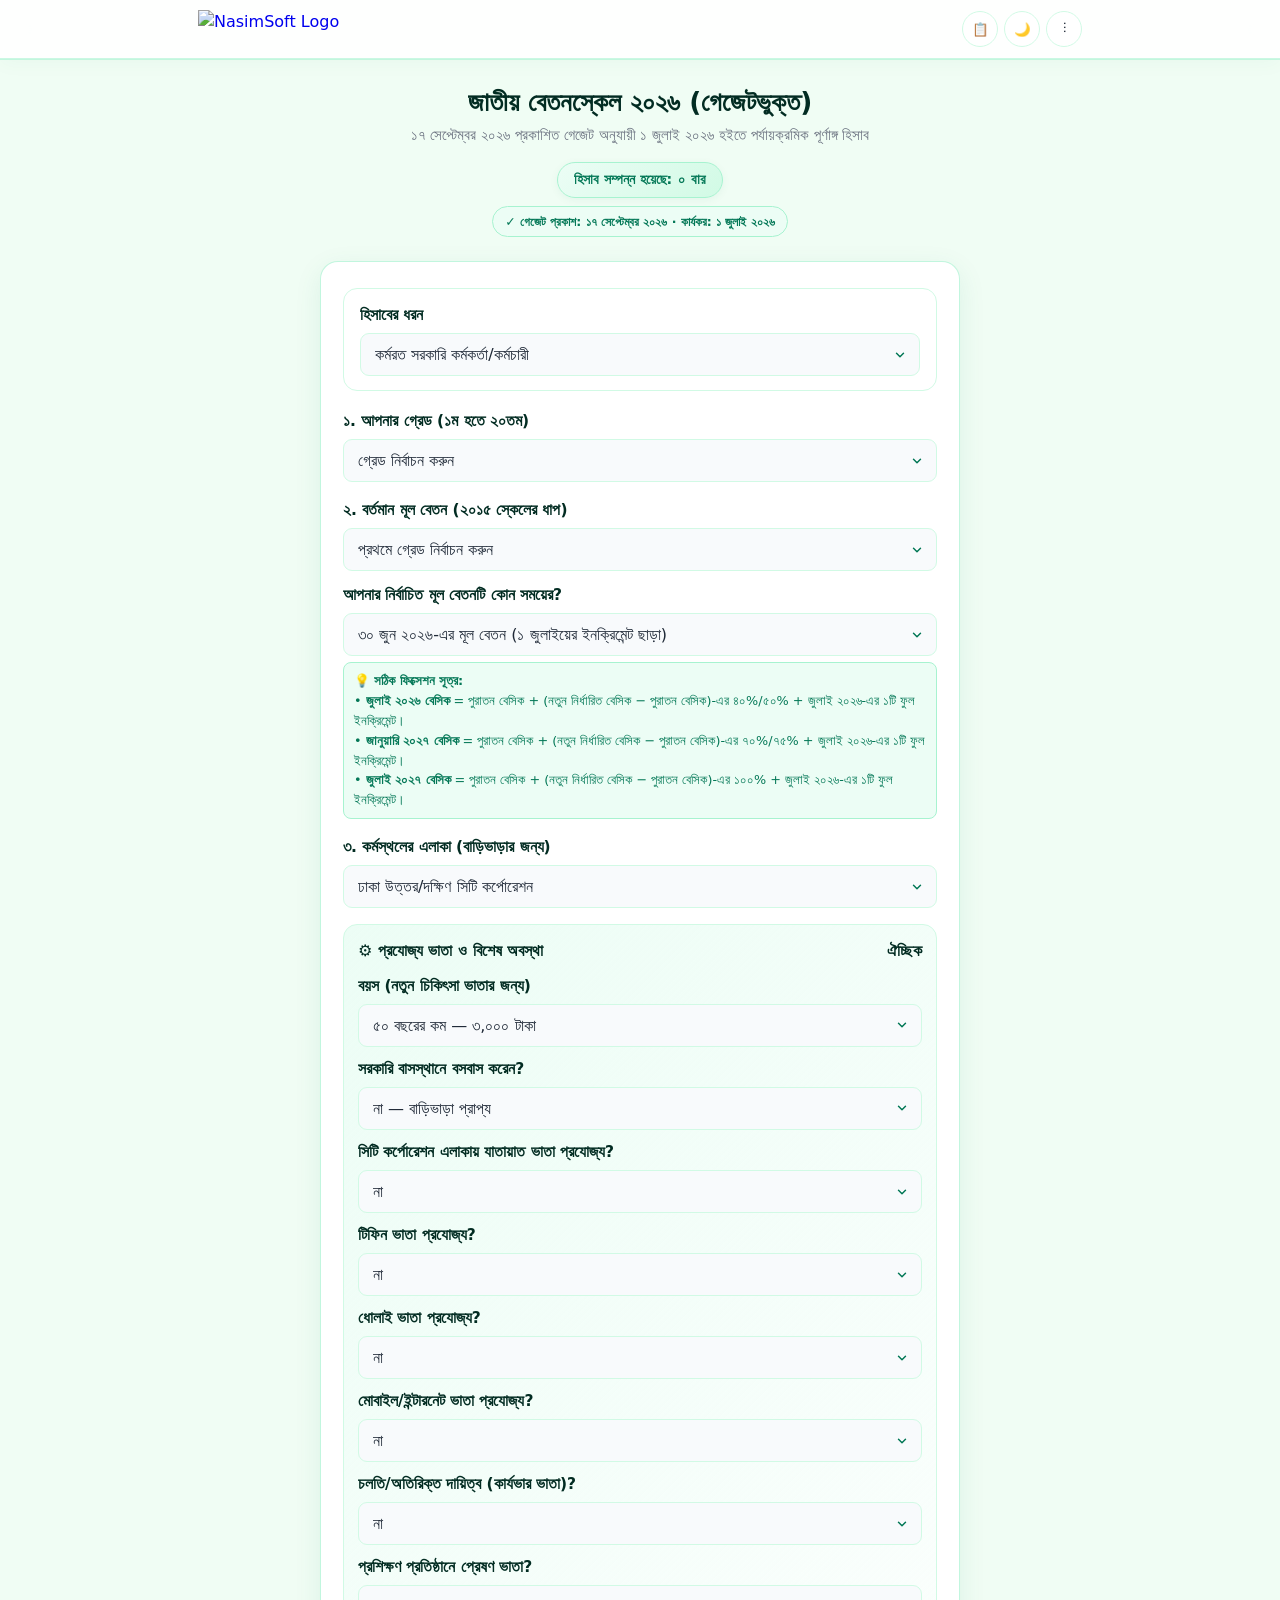
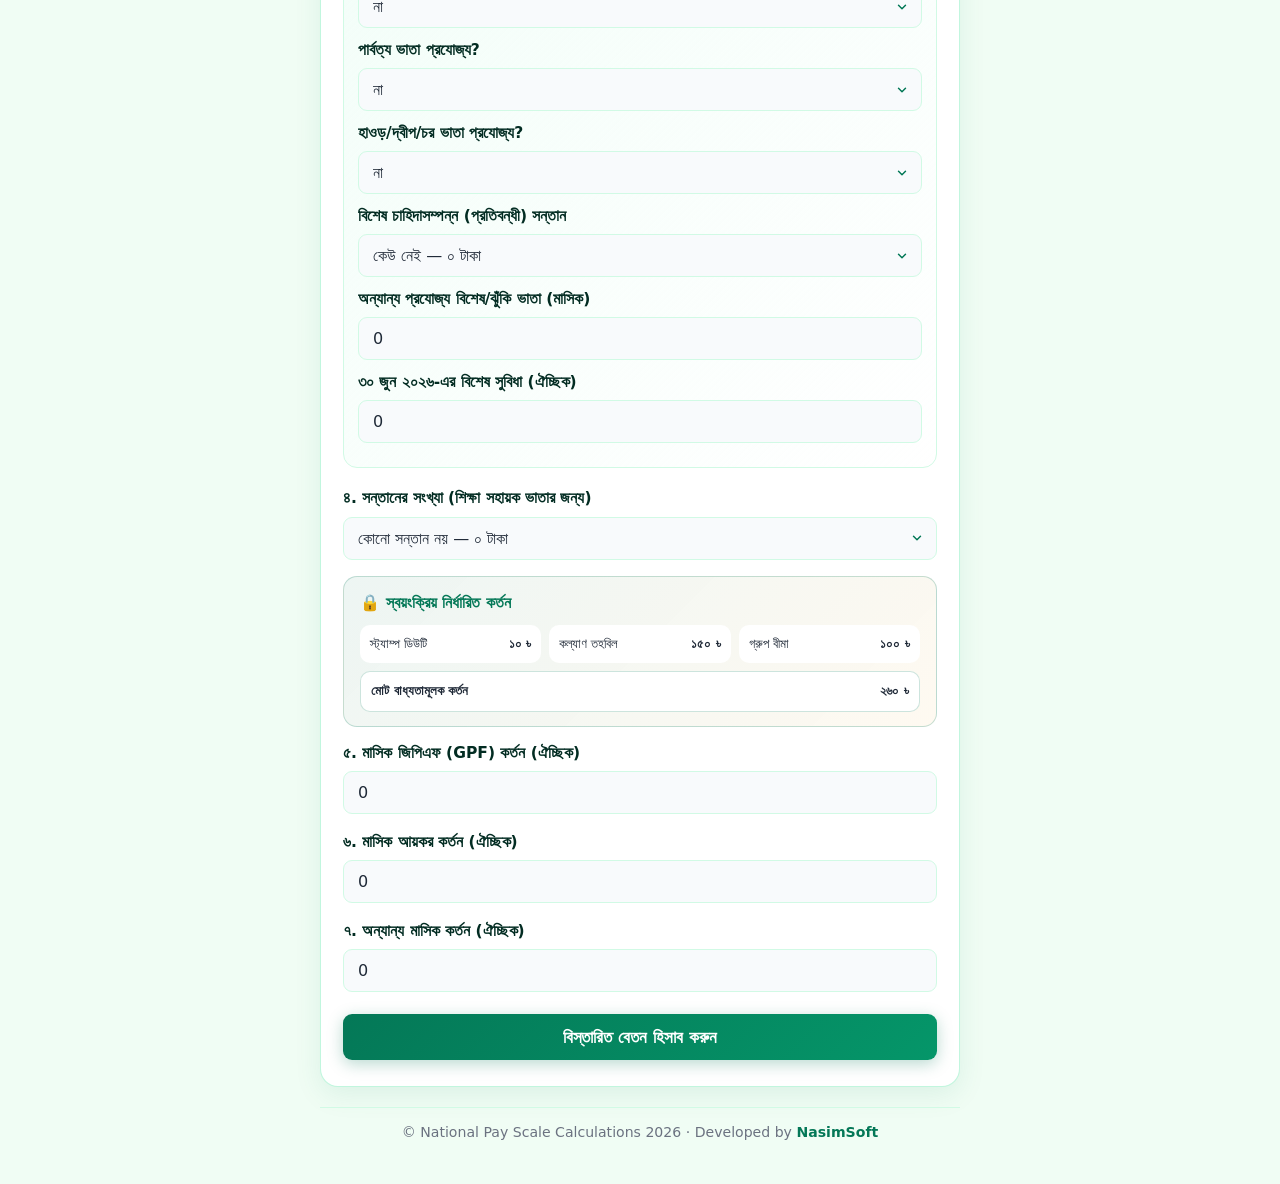
==== commit 0552d1df: "Update index.html" ====
--- a/payscale/index.html
+++ b/payscale/index.html
@@ -247,7 +247,7 @@
         .modal-content {
             background: var(--modal-bg);
             width: 100%;
-            max-width: 450px;
+            max-width: 460px;
             border-radius: 20px;
             padding: 16px 18px 14px;
             box-shadow: 0 28px 70px rgba(2, 44, 34, 0.25);
@@ -337,19 +337,19 @@
             justify-content: space-between;
             align-items: center;
             padding: 3.5px 0;
-            font-size: 0.88rem;
+            font-size: 0.86rem;
             border-bottom: 1px dashed var(--border);
             gap: 8px;
         }
 
         .item-row:last-child { border-bottom: none; }
         .item-row span:last-child { font-weight: 600; text-align: right; white-space: nowrap; }
-        .item-row.sub { color: var(--text-muted); font-size: 0.82rem; }
+        .item-row.sub { color: var(--text-muted); font-size: 0.81rem; }
 
         .item-row.highlight, .item-row.deduct {
             padding: 5px 10px;
             font-size: 0.85rem;
-            margin: 5px 0;
+            margin: 4px 0;
             border-radius: 7px;
             border: none;
             font-weight: 600;
@@ -359,7 +359,7 @@
         .item-row.deduct { background: #FEF2F2; color: var(--danger); }
 
         #slideContent .desc-box {
-            font-size: 0.8rem;
+            font-size: 0.79rem;
             padding: 7px 10px;
             margin: 5px 0 2px;
             border: 1.5px solid var(--primary-border);
@@ -442,16 +442,16 @@
             background: linear-gradient(135deg, var(--primary-light) 0%, var(--surface) 100%);
             border: 1.5px solid var(--primary-border);
             border-radius: 14px;
-            padding: 12px 14px;
-            margin-bottom: 10px;
-        }
-
-        .compare-title { font-size: 0.88rem; font-weight: 700; color: var(--primary); margin-bottom: 8px; text-align: center; }
+            padding: 10px 12px;
+            margin-bottom: 8px;
+        }
+
+        .compare-title { font-size: 0.85rem; font-weight: 700; color: var(--primary); margin-bottom: 6px; text-align: center; }
         .compare-grid { display: grid; grid-template-columns: 1fr auto 1fr; gap: 8px; align-items: center; }
-        .compare-box { text-align: center; padding: 8px 6px; border-radius: 10px; background: var(--surface); border: 1px solid var(--border); }
-        .compare-box .label { font-size: 0.75rem; color: var(--text-muted); }
-        .compare-box .value { font-size: 0.95rem; font-weight: 700; color: var(--text-main); }
-        .compare-increase { margin-top: 8px; text-align: center; font-size: 0.9rem; font-weight: 700; color: var(--success); background: rgba(16, 185, 129, 0.12); padding: 5px 10px; border-radius: 8px; }
+        .compare-box { text-align: center; padding: 6px; border-radius: 10px; background: var(--surface); border: 1px solid var(--border); }
+        .compare-box .label { font-size: 0.73rem; color: var(--text-muted); }
+        .compare-box .value { font-size: 0.92rem; font-weight: 700; color: var(--text-main); }
+        .compare-increase { margin-top: 6px; text-align: center; font-size: 0.85rem; font-weight: 700; color: var(--success); background: rgba(16, 185, 129, 0.12); padding: 4px 8px; border-radius: 8px; }
 
         .history-list { max-height: 320px; overflow-y: auto; }
         .history-item {
@@ -544,19 +544,19 @@
 
         .print-only { display: none; }
         @media print {
-            @page { size: A4 portrait; margin: 11mm 12mm; }
-            body { background: white !important; color: #111 !important; font-size: 11pt !important; }
+            @page { size: A4 portrait; margin: 10mm 12mm; }
+            body { background: white !important; color: #111 !important; font-size: 10.5pt !important; }
             .no-print { display: none !important; }
             .print-only { display: block !important; }
-            .print-header { display: flex; justify-content: space-between; align-items: center; margin-bottom: 12px; border-bottom: 2px solid #047857; padding-bottom: 10px; }
+            .print-header { display: flex; justify-content: space-between; align-items: center; margin-bottom: 10px; border-bottom: 2px solid #047857; padding-bottom: 8px; }
             .print-title { text-align: center; flex-grow: 1; }
             .print-title h1 { font-size: 15pt; color: #047857; }
             .info-table, .data-table { width: 100%; border-collapse: collapse; margin-bottom: 10px; }
-            .info-table td { padding: 3px 5px; font-size: 10.5pt; }
-            .data-table th, .data-table td { border: 1px solid #047857; padding: 5px 8px; text-align: left; font-size: 10pt; }
+            .info-table td { padding: 3px 5px; font-size: 10pt; }
+            .data-table th, .data-table td { border: 1px solid #047857; padding: 5px 8px; text-align: left; font-size: 9.5pt; }
             .data-table th { background-color: #ECFDF5 !important; font-weight: bold; color: #047857; }
-            h3.print-section { margin: 8px 0 4px; font-size: 11.5pt; color: #022C22; }
-            .print-footer { margin-top: 14px; border-top: 1px solid #047857; padding-top: 6px; font-size: 9pt; text-align: center; }
+            h3.print-section { margin: 8px 0 4px; font-size: 11pt; color: #022C22; }
+            .print-footer { margin-top: 12px; border-top: 1px solid #047857; padding-top: 6px; font-size: 8.5pt; text-align: center; }
         }
     </style>
 </head>
@@ -664,7 +664,10 @@
                                     <option value="july2026">জুলাই ২০২৬-এর মূল বেতন (১ জুলাই ২০২৬-এর ইনক্রিমেন্টসহ)</option>
                                 </select>
                                 <div class="info-note">
-                                    💡 <strong>গেজেট নিয়ম:</strong> ৩০ জুন ২০২৬-এর মূল বেতনের ভিত্তিতে প্রথমে নতুন স্কেলে বেতন নির্ধারণ (Fixation) হবে এবং এরপর নতুন স্কেলে ১ জুলাই ২০২৬-এর বার্ষিক ইনক্রিমেন্ট (১ ধাপ) যুক্ত হবে। আপনি "জুলাই ২০২৬ (ইনক্রিমেন্টসহ)" সিলেক্ট করলে সিস্টেম স্বয়ংক্রিয়ভাবে ১ ধাপ পিছিয়ে ৩০ জুনের মূল বেতন ধরে হিসাব করবে।
+                                    💡 <strong>সঠিক ফিক্সেশন সূত্র:</strong><br>
+                                    • <strong>জুলাই ২০২৬ বেসিক</strong> = পুরাতন বেসিক + (নতুন নির্ধারিত বেসিক − পুরাতন বেসিক)-এর ৪০%/৫০% + জুলাই ২০২৬-এর ১টি ফুল ইনক্রিমেন্ট।<br>
+                                    • <strong>জানুয়ারি ২০২৭ বেসিক</strong> = পুরাতন বেসিক + (নতুন নির্ধারিত বেসিক − পুরাতন বেসিক)-এর ৭০%/৭৫% + জুলাই ২০২৬-এর ১টি ফুল ইনক্রিমেন্ট।<br>
+                                    • <strong>জুলাই ২০২৭ বেসিক</strong> = পুরাতন বেসিক + (নতুন নির্ধারিত বেসিক − পুরাতন বেসিক)-এর ১০০% + জুলাই ২০২৬-এর ১টি ফুল ইনক্রিমেন্ট।
                                 </div>
                             </div>
                         </div>
@@ -726,7 +729,7 @@
                                 <label for="actingAllowance">চলতি/অতিরিক্ত দায়িত্ব (কার্যভার ভাতা)?</label>
                                 <select id="actingAllowance" class="form-control">
                                     <option value="no" selected>না</option>
-                                    <option value="yes">হ্যাঁ — মূল বেতনের ১০% (সর্বোচ্চ ১,৫০০ টাকা)</option>
+                                    <option value="yes">হ্যাঁ — ১,৫০০ টাকা</option>
                                 </select>
                             </div>
                             <div class="form-group compact">
@@ -764,7 +767,7 @@
                                 <input type="number" id="specialAllowance" class="form-control" value="0" min="0">
                             </div>
                             <div class="form-group compact">
-                                <label for="currentSpecialBenefit">৩০ জুন ২০২৬-এর বিশেষ সুবিধা (৫% বা ন্যূনতম ১০০০ ৳, যদি প্রচলিত বিলে থাকে)</label>
+                                <label for="currentSpecialBenefit">৩০ জুন ২০২৬-এর বিশেষ সুবিধা (ঐচ্ছিক)</label>
                                 <input type="number" id="currentSpecialBenefit" class="form-control" value="0" min="0">
                             </div>
                         </div>
@@ -773,8 +776,8 @@
                             <label for="edu">৪. সন্তানের সংখ্যা (শিক্ষা সহায়ক ভাতার জন্য)</label>
                             <select id="edu" class="form-control">
                                 <option value="0" selected>কোনো সন্তান নয় — ০ টাকা</option>
-                                <option value="1">১ জন — ৫০০ টাকা (নতুন স্কেলে ১,০০০ ৳)</option>
-                                <option value="2">২ জন — ১,০০০ টাকা (নতুন স্কেলে ২,০০০ ৳)</option>
+                                <option value="1">১ জন — ৫০০ টাকা</option>
+                                <option value="2">২ জন — ১,০০০ টাকা</option>
                             </select>
                         </div>
 
@@ -910,7 +913,6 @@
 <div class="print-only" id="print-area"></div>
 
 <script>
-// ২০১৫ সালের গেজেটভুক্ত বেতন স্কেল (গ্রেড ৩-এর শেষ ধাপ ৭৭,৪০০ টাকা সংশোধিত)
 const scale2015 = {
     1: [78000],
     2: [66000,68480,71050,73720,76490],
@@ -934,7 +936,6 @@
     20: [8250,8670,9110,9570,10050,10560,11090,11650,12240,12860,13510,14190,14900,15650,16440,17270,18140,19050,20010]
 };
 
-// ২০২৬ সালের বেতন স্কেল
 const scale2026 = {
     1:[156000],
     2:[132000,135700,139400,143200,147200,151200,153000],
@@ -974,19 +975,17 @@
     return toBengaliNum(v.toLocaleString('en-IN',{minimumFractionDigits:fractional?2:0,maximumFractionDigits:2}))+' ৳';
 }
 
-// পে-ফিক্সেশন নিয়ম: সমাপতিত ধাপ থাকলে সেটি, না থাকলে অব্যবহিত উচ্চতর ধাপ
 function nextHigherStep(scale, amount){
     return scale.find(v => v >= amount - 1e-9) ?? scale[scale.length - 1];
 }
 
-// বার্ষিক ইনক্রিমেন্ট: নির্ধারিত ধাপের পরবর্তী ১ ধাপ (সর্বোচ্চ ধাপে থাকলে অপরিবর্তিত)
 function nextIncrement(scale, basic){
     const i = scale.findIndex(v => v === basic);
     if(i < 0 || i === scale.length - 1) return basic;
     return scale[i + 1];
 }
 
-// ২০১৫ স্কেলের বাড়িভাড়া (৩০ জুন ২০২৬-এর মূল বেতনের ওপর ভিত্তি করে ৩১ ডিসেম্বর ২০২৭ পর্যন্ত বহাল)
+// ২০১৫ স্কেলের বাড়িভাড়া (৩১ ডিসেম্বর ২০২৭ পর্যন্ত বহাল)
 function getOldHouseRent(basic, location){
     const b = Number(basic) || 0;
     let rate, min;
@@ -1008,26 +1007,16 @@
 
 // ২০২৬ স্কেলের নতুন বাড়িভাড়া (১ জানুয়ারি ২০২৮ হতে কার্যকর)
 function getNewHouseRent(basic, grade, location, govtHouse){
-    if(govtHouse) return 0; // সরকারি বাসায় থাকলে বাড়িভাড়া ০
+    if(govtHouse) return 0;
     const b = Number(basic) || 0;
-    let rate, min;
-    if(grade >= 16){
-        rate = location==='DHAKA' ? 0.60 : location==='CITY' ? 0.50 : 0.45;
-        min  = location==='DHAKA' ? 12000 : location==='CITY' ? 10000 : 9000;
-    } else if(grade >= 10){
-        rate = location==='DHAKA' ? 0.50 : location==='CITY' ? 0.40 : 0.35;
-        min  = location==='DHAKA' ? 14000 : location==='CITY' ? 11500 : 10000;
-    } else if(grade >= 5){
-        rate = location==='DHAKA' ? 0.45 : location==='CITY' ? 0.35 : 0.30;
-        min  = location==='DHAKA' ? 22000 : location==='CITY' ? 17500 : 15000;
-    } else {
-        rate = location==='DHAKA' ? 0.40 : location==='CITY' ? 0.30 : 0.25;
-        min  = location==='DHAKA' ? 38000 : location==='CITY' ? 28500 : 24000;
-    }
-    return Math.max(b * rate, min);
-}
-
-// ৩০ জুন ২০২৬-এর প্রচলিত ভাতাদি (যা ৩১ ডিসেম্বর ২০২৭ পর্যন্ত বহাল থাকবে)
+    let rate;
+    if(grade >= 16) rate = location==='DHAKA' ? 0.60 : location==='CITY' ? 0.50 : 0.45;
+    else if(grade >= 10) rate = location==='DHAKA' ? 0.50 : location==='CITY' ? 0.40 : 0.35;
+    else if(grade >= 5) rate = location==='DHAKA' ? 0.45 : location==='CITY' ? 0.35 : 0.30;
+    else rate = location==='DHAKA' ? 0.40 : location==='CITY' ? 0.30 : 0.25;
+    return b * rate;
+}
+
 function calculateOldAllowances(s, baseBasic){
     const grade = s.grade;
     const house = s.govtHouse ? 0 : getOldHouseRent(baseBasic, s.location);
@@ -1048,12 +1037,11 @@
     return { house, medical, education, tiffin, commute, washing, acting, training, hill, haor, specialBenefit, special, total };
 }
 
-// ১ জানুয়ারি ২০২৮ থেকে কার্যকর নতুন ভাতাদি
 function calculateNewAllowances(s, targetBasic){
     const grade = s.grade;
     const house = getNewHouseRent(targetBasic, grade, s.location, s.govtHouse);
     const medical = s.age > 50 ? 4000 : 3000;
-    const education = Math.min(2, s.eduCount) * 1000; // সন্তান প্রতি ১,০০০ টাকা (সর্বোচ্চ ২ জন)
+    const education = Math.min(2, s.eduCount) * 500;
     const tiffin = (s.tiffin && grade >= 11 && grade <= 20) ? 500 : 0;
     const commute = (s.cityCommute && grade >= 11 && grade <= 20) ? 600 : 0;
     const washing = (s.washing && grade >= 16 && grade <= 20) ? 300 : 0;
@@ -1203,7 +1191,7 @@
     const start2015 = scale2015[grade][0];
     const start2026 = scale2026[grade][0];
 
-    // ধাপ ১: ৩০ জুন ২০২৬ তারিখের মূল বেতন নির্ণয় (পে-ফিক্সেশনের ভিত্তি)
+    // ১) ৩০ জুন ২০২৬ তারিখের পুরাতন বেসিক নির্ণয় (fixationBasic)
     let fixationBasic = enteredBasic;
     let stepIndex2015 = scale2015[grade].findIndex(v => v === enteredBasic);
     if(basicDate === 'july2026' && stepIndex2015 > 0){
@@ -1211,27 +1199,36 @@
     }
     const juneStepNo = scale2015[grade].findIndex(v => v === fixationBasic) + 1;
 
-    // ধাপ ২: অর্জিত ইনক্রিমেন্টের পার্থক্য যোগ ও নতুন স্কেলে পে-ফিক্সেশন
+    // ২) অর্জিত ইনক্রিমেন্টের পার্থক্য যোগ ও নতুন স্কেলে প্রাথমিক বেসিক নির্ধারণ (fixedBasic)
     const earned = fixationBasic - start2015;
     const baseAmount = start2026 + earned;
     const fixedBasic = nextHigherStep(scale2026[grade], baseAmount);
     const fixedStepNo = scale2026[grade].findIndex(v => v === fixedBasic) + 1;
 
-    // ধাপ ৩: ১ জুলাই ২০২৬ তারিখের বার্ষিক ইনক্রিমেন্ট (নতুন স্কেলে ১ ধাপ বৃদ্ধি)
+    // ৩) নতুন বেসিক ও পুরাতন বেসিকের পার্থক্য (যার ওপর ৪০%/৫০%, ৭০%/৭৫% ও ১০০% প্রযোজ্য হবে)
+    const basicDiff = fixedBasic - fixationBasic;
+
+    // ৪) ১ জুলাই ২০২৬ তারিখের ১টি ফুল ইনক্রিমেন্ট নির্ণয়
     const targetBasic = nextIncrement(scale2026[grade], fixedBasic);
     const targetStepNo = scale2026[grade].findIndex(v => v === targetBasic) + 1;
-
-    // ধাপ ৪: পর্যায়ক্রমিক বাস্তবায়ন (৩০ জুন ২০২৬-এর মূল বেতন থেকে মোট বৃদ্ধির ওপর)
-    const totalIncrease = targetBasic - fixationBasic;
+    const julyIncrement = targetBasic - fixedBasic; // জুলাই ২০২৬-এর ১টি ফুল ইনক্রিমেন্ট
+
+    // ৫) পর্যায়ক্রমিক মূল বেতন (আপনার দেওয়া সঠিক সূত্র অনুযায়ী):
+    // সূত্র: পুরাতন বেসিক + (নতুন বেসিক - পুরাতন বেসিক) এর ৪০%/৫০% বা ৭০%/৭৫% + জুলাই ২০২৬ এর ১টি ফুল ইনক্রিমেন্ট
     const pct1 = grade <= 9 ? 0.40 : 0.50;
     const pct2 = grade <= 9 ? 0.70 : 0.75;
-    const stage1Increase = totalIncrease * pct1;
-    const stage2Increase = totalIncrease * pct2;
-
-    const stage1Basic = fixationBasic + stage1Increase; // ১ জুলাই ২০২৬ - ৩১ ডিসেম্বর ২০২৬
-    const stage2Basic = fixationBasic + stage2Increase; // ১ জানুয়ারি ২০২৭ - ৩০ জুন ২০২৭
-    const stage3Basic = targetBasic;                    // ১ জুলাই ২০২৭ - ৩১ ডিসেম্বর ২০২৭ (১০০% মূল বেতন)
-    const stage4Basic = targetBasic;                    // ১ জানুয়ারি ২০২৮ হতে (১০০% মূল বেতন + নতুন ভাতা)
+
+    const stage1DiffShare = basicDiff * pct1;
+    const stage2DiffShare = basicDiff * pct2;
+    const stage3DiffShare = basicDiff; // ১০০%
+
+    const stage1Basic = fixationBasic + stage1DiffShare + julyIncrement; // ১ জুলাই ২০২৬
+    const stage2Basic = fixationBasic + stage2DiffShare + julyIncrement; // ১ জানুয়ারি ২০২৭
+    const stage3Basic = fixationBasic + stage3DiffShare + julyIncrement; // ১ জুলাই ২০২৭ (= targetBasic)
+    const stage4Basic = stage3Basic;                                     // ১ জানুয়ারি ২০২৮ (নতুন ভাতাসহ)
+
+    // মোট বৃদ্ধি (পুরাতন বেসিক হতে চূড়ান্ত নতুন বেসিকের পার্থক্য)
+    const totalIncrease = targetBasic - fixationBasic;
 
     const cur = {
         mode: 'employee', personType: 'employee',
@@ -1259,7 +1256,8 @@
     appState = {
         ...cur, gpf, tax, otherDeduction, mandatoryDeduction,
         start2015, start2026, earned, baseAmount, fixedBasic, targetBasic,
-        totalIncrease, stage1Increase, stage2Increase,
+        basicDiff, julyIncrement, stage1DiffShare, stage2DiffShare, stage3DiffShare,
+        totalIncrease,
         p1Label: grade <= 9 ? '৪০%' : '৫০%',
         p2Label: grade <= 9 ? '৭০%' : '৭৫%',
         oldAllowances: oldA.total, newAllowances: newA.total,
@@ -1310,41 +1308,46 @@
     const slide1 = `${compare}
     <div class="sec-title">১. ধাপে ধাপে মূল বেতন নির্ধারণ (Pay Fixation)</div>
     <div class="stage-box">
-        <div class="item-row"><span>ক) ৩০ জুন ২০২৬-এর মূল বেতন (ধাপ-${toBengaliNum(s.juneStepNo)})</span><span>${formatMoney(s.fixationBasic)}</span></div>
+        <div class="item-row"><span>ক) পুরাতন বেসিক (৩০ জুন ২০২৬, ধাপ-${toBengaliNum(s.juneStepNo)})</span><span>${formatMoney(s.fixationBasic)}</span></div>
         <div class="item-row sub"><span>(-) ২০১৫ স্কেলের প্রারম্ভিক বেতন (ধাপ-১)</span><span>${formatMoney(s.start2015)}</span></div>
-        <div class="item-row"><span>খ) অর্জিত ইনক্রিমেন্ট লব্ধ পার্থক্য</span><span>${formatMoney(s.earned)}</span></div>
+        <div class="item-row"><span>খ) অর্জিত ইনক্রিমেন্টের পার্থক্য</span><span>${formatMoney(s.earned)}</span></div>
         <div class="item-row sub"><span>(+) ২০২৬ স্কেলের প্রারম্ভিক বেতন (ধাপ-১)</span><span>${formatMoney(s.start2026)}</span></div>
         <div class="item-row"><span>গ) যোগফল (${formatMoney(s.start2026)} + ${formatMoney(s.earned)})</span><span>${formatMoney(s.baseAmount)}</span></div>
-        <div class="item-row highlight"><span>ঘ) ২০২৬ স্কেলে সমাপতিত/উচ্চতর ধাপে নির্ধারণ (ধাপ-${toBengaliNum(s.fixedStepNo)})</span><span>${formatMoney(s.fixedBasic)}</span></div>
-        <div class="item-row highlight"><span>ঙ) ১ জুলাই ২০২৬-এ বার্ষিক ইনক্রিমেন্টসহ মূল বেতন (ধাপ-${toBengaliNum(s.targetStepNo)})</span><span>${formatMoney(s.targetBasic)}</span></div>
+        <div class="item-row highlight"><span>ঘ) নতুন নির্ধারিত বেসিক (সমাপতিত/উচ্চতর ধাপ-${toBengaliNum(s.fixedStepNo)})</span><span>${formatMoney(s.fixedBasic)}</span></div>
+        <div class="item-row"><span>ঙ) বেসিক বৃদ্ধি (নতুন বেসিক − পুরাতন বেসিক)</span><span>${formatMoney(s.basicDiff)}</span></div>
+        <div class="item-row highlight"><span>চ) ১ জুলাই ২০২৬-এর ১টি ফুল ইনক্রিমেন্ট (ধাপ-${toBengaliNum(s.targetStepNo)} হতে পার্থক্য)</span><span>+${formatMoney(s.julyIncrement)}</span></div>
     </div>`;
 
-    const slide2 = `<div class="sec-title">২. পর্যায়ক্রমিক মূল বেতন বাস্তবায়ন (২০২৬–২০২৭)</div>
-    <div class="desc-box" style="margin-bottom:6px;">
-        ৩০ জুন ২০২৬-এর মূল বেতন (${formatMoney(s.fixationBasic)}) হতে নির্ধারিত নতুন মূল বেতন (${formatMoney(s.targetBasic)})-এর মোট বৃদ্ধি = <strong>${formatMoney(s.totalIncrease)}</strong>
+    const slide2 = `<div class="sec-title">২. পর্যায়ক্রমিক মূল বেতন হিসাব (১ম ও ২য় ধাপ)</div>
+    <div class="stage-box">
+        <div class="stage-header"><strong>১ম ধাপ: ১ জুলাই–৩১ ডিসেম্বর ২০২৬</strong><span class="badge">বৃদ্ধির ${s.p1Label} + ফুল ইনক্রিমেন্ট</span></div>
+        <div class="item-row sub"><span>পুরাতন বেসিক</span><span>${formatMoney(s.fixationBasic)}</span></div>
+        <div class="item-row sub"><span>(+) বেসিক বৃদ্ধির (${formatMoney(s.basicDiff)}) ${s.p1Label}</span><span>+${formatMoney(s.stage1DiffShare)}</span></div>
+        <div class="item-row sub"><span>(+) জুলাই ২০২৬-এর ১টি ফুল ইনক্রিমেন্ট</span><span>+${formatMoney(s.julyIncrement)}</span></div>
+        <div class="item-row highlight"><span>জুলাই ২০২৬-এর কার্যকর মূল বেতন</span><span>${formatMoney(s.stage1Basic)}</span></div>
+        <div class="item-row"><span>ভাতা (+) ও কর্তন (-) শেষে মাসিক নিট</span><span>${formatMoney(s.stage1Net)}</span></div>
     </div>
     <div class="stage-box">
-        <div class="stage-header"><strong>১ম পর্যায়: ১ জুলাই–৩১ ডিসেম্বর ২০২৬</strong><span class="badge">বৃদ্ধির ${s.p1Label}</span></div>
-        <div class="item-row sub"><span>৩০ জুনের মূল বেতন + ${s.p1Label} বৃদ্ধি (+${formatMoney(s.stage1Increase)})</span><span></span></div>
-        <div class="item-row highlight"><span>কার্যকর মূল বেতন</span><span>${formatMoney(s.stage1Basic)}</span></div>
-        <div class="item-row"><span>প্রচলিত ভাতা (+) ও কর্তন (-) শেষে নিট বেতন</span><span>${formatMoney(s.stage1Net)}</span></div>
-    </div>
+        <div class="stage-header"><strong>২য় ধাপ: ১ জানুয়ারি–৩০ জুন ২০২৭</strong><span class="badge">বৃদ্ধির ${s.p2Label} + ফুল ইনক্রিমেন্ট</span></div>
+        <div class="item-row sub"><span>পুরাতন বেসিক</span><span>${formatMoney(s.fixationBasic)}</span></div>
+        <div class="item-row sub"><span>(+) বেসিক বৃদ্ধির (${formatMoney(s.basicDiff)}) ${s.p2Label}</span><span>+${formatMoney(s.stage2DiffShare)}</span></div>
+        <div class="item-row sub"><span>(+) জুলাই ২০২৬-এর ১টি ফুল ইনক্রিমেন্ট</span><span>+${formatMoney(s.julyIncrement)}</span></div>
+        <div class="item-row highlight"><span>জানুয়ারি ২০২৭-এর কার্যকর মূল বেতন</span><span>${formatMoney(s.stage2Basic)}</span></div>
+        <div class="item-row"><span>ভাতা (+) ও কর্তন (-) শেষে মাসিক নিট</span><span>${formatMoney(s.stage2Net)}</span></div>
+    </div>`;
+
+    const slide3 = `<div class="sec-title">৩. ৩য় ধাপ: ১ জুলাই ২০২৭ থেকে ১০০% মূল বেতন</div>
     <div class="stage-box">
-        <div class="stage-header"><strong>২য় পর্যায়: ১ জানুয়ারি–৩০ জুন ২০২৭</strong><span class="badge">বৃদ্ধির ${s.p2Label}</span></div>
-        <div class="item-row sub"><span>৩০ জুনের মূল বেতন + ${s.p2Label} বৃদ্ধি (+${formatMoney(s.stage2Increase)})</span><span></span></div>
-        <div class="item-row highlight"><span>কার্যকর মূল বেতন</span><span>${formatMoney(s.stage2Basic)}</span></div>
-        <div class="item-row"><span>প্রচলিত ভাতা (+) ও কর্তন (-) শেষে নিট বেতন</span><span>${formatMoney(s.stage2Net)}</span></div>
-    </div>`;
-
-    const slide3 = `<div class="sec-title">৩. ৩য় পর্যায়: ১ জুলাই ২০২৭ থেকে ১০০% মূল বেতন</div>
-    <div class="stage-box">
-        <div class="stage-header"><strong>১ জুলাই–৩১ ডিসেম্বর ২০২৭</strong><span class="badge">১০০% মূল বেতন</span></div>
+        <div class="stage-header"><strong>১ জুলাই–৩১ ডিসেম্বর ২০২৭</strong><span class="badge">১০০% বৃদ্ধি + ফুল ইনক্রিমেন্ট</span></div>
+        <div class="item-row sub"><span>পুরাতন বেসিক</span><span>${formatMoney(s.fixationBasic)}</span></div>
+        <div class="item-row sub"><span>(+) বেসিক বৃদ্ধির ১০০%</span><span>+${formatMoney(s.stage3DiffShare)}</span></div>
+        <div class="item-row sub"><span>(+) জুলাই ২০২৬-এর ১টি ফুল ইনক্রিমেন্ট</span><span>+${formatMoney(s.julyIncrement)}</span></div>
         <div class="item-row highlight"><span>পূর্ণ মূল বেতন (১০০%)</span><span>${formatMoney(s.stage3Basic)}</span></div>
         <div class="item-row"><span>(+) ৩০ জুন ২০২৬-এর হারে বহাল ভাতাদি</span><span>${formatMoney(s.old.total)}</span></div>
         <div class="item-row deduct"><span>(-) মোট কর্তন (বাধ্যতামূলক ২৬০ ৳ সহ)</span><span>${formatMoney(s.totalDeduction)}</span></div>
         <div class="item-row highlight"><span>মাসিক নিট প্রাপ্য বেতন</span><span>${formatMoney(s.stage3Net)}</span></div>
     </div>
-    <div class="desc-box">গেজেট অনুযায়ী ৩০ জুন ২০২৬ তারিখের বিদ্যমান ভাতাদি ৩১ ডিসেম্বর ২০২৭ পর্যন্ত অপরিবর্তিত হারে বহাল থাকবে।</div>`;
+    <div class="desc-box">নোট: ১ জুলাই ২০২৭ তারিখে বার্ষিক নিয়মিত ইনক্রিমেন্ট যুক্ত হলে মূল বেতন পরবর্তী ধাপে (${formatMoney(nextIncrement(scale2026[s.grade], s.stage3Basic))}) উন্নীত হবে।</div>`;
 
     const a = s.newA;
     const allowanceRows = [
@@ -1365,7 +1368,7 @@
 
     const rows = allowanceRows.map(x => `<div class="item-row sub"><span>(+) ${x[0]}</span><span>${formatMoney(x[1])}</span></div>`).join('');
 
-    const slide4 = `<div class="sec-title">৪. ৪র্থ পর্যায়: ১ জানুয়ারি ২০২৮ থেকে নতুন ভাতা</div>
+    const slide4 = `<div class="sec-title">৪. ৪র্থ ধাপ: ১ জানুয়ারি ২০২৮ থেকে নতুন ভাতা</div>
     <div class="stage-box">
         <div class="stage-header"><strong>১ জানুয়ারি ২০২৮ হতে পূর্ণাঙ্গ স্কেল</strong><span class="badge">নতুন ভাতা কার্যকর</span></div>
         <div class="item-row"><span>মূল বেতন</span><span>${formatMoney(s.stage4Basic)}</span></div>
@@ -1438,27 +1441,51 @@
     </div>
     <table class="info-table">
         <tr><td><strong>নাম:</strong> ${name}</td><td><strong>গ্রেড:</strong> ${bengaliOrdinals[s.grade]} গ্রেড</td></tr>
-        <tr><td><strong>পদবি:</strong> ${desig}</td><td><strong>৩০ জুনের মূল বেতন:</strong> ${formatMoney(s.fixationBasic)}</td></tr>
+        <tr><td><strong>পদবি:</strong> ${desig}</td><td><strong>পুরাতন বেসিক (৩০ জুন):</strong> ${formatMoney(s.fixationBasic)}</td></tr>
         <tr><td><strong>কর্মস্থল:</strong> ${workplace}</td><td><strong>তারিখ:</strong> ${dateStr}</td></tr>
     </table>
     <h3 class="print-section">১. ধাপে ধাপে মূল বেতন নির্ধারণ (Pay Fixation)</h3>
     <table class="data-table">
         <tr><th>ধাপ ও বিবরণ</th><th>পরিমাণ</th></tr>
-        <tr><td>১) ৩০ জুন ২০২৬ তারিখের মূল বেতন (২০১৫ স্কেলের ধাপ-${toBengaliNum(s.juneStepNo)})</td><td>${formatMoney(s.fixationBasic)}</td></tr>
-        <tr><td>২) ২০১৫ স্কেলের প্রারম্ভিক মূল বেতন</td><td>${formatMoney(s.start2015)}</td></tr>
+        <tr><td>১) পুরাতন বেসিক (৩০ জুন ২০২৬, ২০১৫ স্কেলের ধাপ-${toBengaliNum(s.juneStepNo)})</td><td>${formatMoney(s.fixationBasic)}</td></tr>
+        <tr><td>২) ২০১৫ স্কেলের প্রারম্ভিক বেতন (ধাপ-১)</td><td>${formatMoney(s.start2015)}</td></tr>
         <tr><td>৩) অর্জিত ইনক্রিমেন্টের পার্থক্য (${formatMoney(s.fixationBasic)} - ${formatMoney(s.start2015)})</td><td>${formatMoney(s.earned)}</td></tr>
         <tr><td>৪) ২০২৬ স্কেলের প্রারম্ভিক বেতনের সাথে যোগফল (${formatMoney(s.start2026)} + ${formatMoney(s.earned)})</td><td>${formatMoney(s.baseAmount)}</td></tr>
-        <tr><td>৫) ২০২৬ স্কেলে সমাপতিত বা উচ্চতর ধাপে প্রাথমিক নির্ধারণ (ধাপ-${toBengaliNum(s.fixedStepNo)})</td><td>${formatMoney(s.fixedBasic)}</td></tr>
-        <tr><td>৬) ১ জুলাই ২০২৬-এর বার্ষিক ইনক্রিমেন্টসহ চূড়ান্ত মূল বেতন (ধাপ-${toBengaliNum(s.targetStepNo)})</td><td><strong>${formatMoney(s.targetBasic)}</strong></td></tr>
-        <tr><td>৭) মূল বেতন বৃদ্ধির মোট অঙ্ক (${formatMoney(s.targetBasic)} - ${formatMoney(s.fixationBasic)})</td><td><strong>${formatMoney(s.totalIncrease)}</strong></td></tr>
+        <tr><td>৫) নতুন নির্ধারিত বেসিক (সমাপতিত বা উচ্চতর ধাপ-${toBengaliNum(s.fixedStepNo)})</td><td><strong>${formatMoney(s.fixedBasic)}</strong></td></tr>
+        <tr><td>৬) বেসিক বৃদ্ধি (নতুন নির্ধারিত বেসিক − পুরাতন বেসিক)</td><td><strong>${formatMoney(s.basicDiff)}</strong></td></tr>
+        <tr><td>৭) ১ জুলাই ২০২৬-এর ১টি ফুল ইনক্রিমেন্ট (ধাপ-${toBengaliNum(s.targetStepNo)} হতে পার্থক্য)</td><td><strong>+${formatMoney(s.julyIncrement)}</strong></td></tr>
     </table>
-    <h3 class="print-section">২. পর্যায়ক্রমিক বাস্তবায়ন ও নিট প্রাপ্যতা</h3>
+    <h3 class="print-section">২. পর্যায়ক্রমিক মূল বেতন ও নিট প্রাপ্যতা</h3>
     <table class="data-table">
-        <tr><th>সময়কাল</th><th>কার্যকর মূল বেতন</th><th>মোট ভাতা</th><th>মোট কর্তন</th><th>নিট বেতন</th></tr>
-        <tr><td>১ জুলাই–৩১ ডিসেম্বর ২০২৬ (${s.p1Label} বৃদ্ধি)</td><td>${formatMoney(s.stage1Basic)}</td><td>${formatMoney(s.old.total)}</td><td>${formatMoney(s.totalDeduction)}</td><td>${formatMoney(s.stage1Net)}</td></tr>
-        <tr><td>১ জানুয়ারি–৩০ জুন ২০২৭ (${s.p2Label} বৃদ্ধি)</td><td>${formatMoney(s.stage2Basic)}</td><td>${formatMoney(s.old.total)}</td><td>${formatMoney(s.totalDeduction)}</td><td>${formatMoney(s.stage2Net)}</td></tr>
-        <tr><td>১ জুলাই–৩১ ডিসেম্বর ২০২৭ (১০০% মূল বেতন)</td><td>${formatMoney(s.stage3Basic)}</td><td>${formatMoney(s.old.total)}</td><td>${formatMoney(s.totalDeduction)}</td><td>${formatMoney(s.stage3Net)}</td></tr>
-        <tr><td>১ জানুয়ারি ২০২৮ হতে (নতুন ভাতাসহ)</td><td><strong>${formatMoney(s.stage4Basic)}</strong></td><td><strong>${formatMoney(s.newA.total)}</strong></td><td>${formatMoney(s.totalDeduction)}</td><td><strong>${formatMoney(s.stage4Net)}</strong></td></tr>
+        <tr><th>সময়কাল ও সূত্র</th><th>কার্যকর মূল বেতন</th><th>মোট ভাতা</th><th>মোট কর্তন</th><th>নিট বেতন</th></tr>
+        <tr>
+            <td><strong>১ জুলাই–৩১ ডিসেম্বর ২০২৬</strong><br><small>পুরাতন বেসিক (${formatMoney(s.fixationBasic)}) + বৃদ্ধির ${s.p1Label} (${formatMoney(s.stage1DiffShare)}) + ফুল ইনক্রিমেন্ট (${formatMoney(s.julyIncrement)})</small></td>
+            <td><strong>${formatMoney(s.stage1Basic)}</strong></td>
+            <td>${formatMoney(s.old.total)}</td>
+            <td>${formatMoney(s.totalDeduction)}</td>
+            <td><strong>${formatMoney(s.stage1Net)}</strong></td>
+        </tr>
+        <tr>
+            <td><strong>১ জানুয়ারি–৩০ জুন ২০২৭</strong><br><small>পুরাতন বেসিক (${formatMoney(s.fixationBasic)}) + বৃদ্ধির ${s.p2Label} (${formatMoney(s.stage2DiffShare)}) + ফুল ইনক্রিমেন্ট (${formatMoney(s.julyIncrement)})</small></td>
+            <td><strong>${formatMoney(s.stage2Basic)}</strong></td>
+            <td>${formatMoney(s.old.total)}</td>
+            <td>${formatMoney(s.totalDeduction)}</td>
+            <td><strong>${formatMoney(s.stage2Net)}</strong></td>
+        </tr>
+        <tr>
+            <td><strong>১ জুলাই–৩১ ডিসেম্বর ২০২৭ (১০০%)</strong><br><small>পুরাতন বেসিক (${formatMoney(s.fixationBasic)}) + বৃদ্ধির ১০০% (${formatMoney(s.stage3DiffShare)}) + ফুল ইনক্রিমেন্ট (${formatMoney(s.julyIncrement)})</small></td>
+            <td><strong>${formatMoney(s.stage3Basic)}</strong></td>
+            <td>${formatMoney(s.old.total)}</td>
+            <td>${formatMoney(s.totalDeduction)}</td>
+            <td><strong>${formatMoney(s.stage3Net)}</strong></td>
+        </tr>
+        <tr>
+            <td><strong>১ জানুয়ারি ২০২৮ হতে</strong><br><small>পূর্ণ মূল বেতন + ২০২৮-এর নতুন ভাতা কার্যকর</small></td>
+            <td><strong>${formatMoney(s.stage4Basic)}</strong></td>
+            <td><strong>${formatMoney(s.newA.total)}</strong></td>
+            <td>${formatMoney(s.totalDeduction)}</td>
+            <td><strong>${formatMoney(s.stage4Net)}</strong></td>
+        </tr>
     </table>
     <div class="print-footer">Developed by NasimSoft · জাতীয় বেতনস্কেল ২০২৬ ক্যালকুলেটর</div>`;
 
@@ -1479,7 +1506,7 @@
         return `📊 জাতীয় বেতনস্কেল ২০২৬ (পেনশন হিসাব)\n৩০ জুনের পেনশন: ${formatMoney(s.current)}\n১ম পর্যায় (জুলাই-ডিসে ২০২৬): ${formatMoney(s.phase1Pension)}\n২য় পর্যায় (জানু-জুন ২০২৭): ${formatMoney(s.phase2Pension)}\nপূর্ণ পেনশন (জুলাই ২০২৭ হতে): ${formatMoney(s.newPension)}\nচিকিৎসাসহ মাসিক মোট: ${formatMoney(s.monthlyWithMedical3)}`;
     }
     if(!s.grade) return '';
-    return `📊 জাতীয় বেতনস্কেল ২০২৬\nগ্রেড: ${bengaliOrdinals[s.grade]}\n৩০ জুন ২০২৬ মূল বেতন: ${formatMoney(s.fixationBasic)}\nপ্রাথমিক Fixation: ${formatMoney(s.fixedBasic)}\n১ জুলাই ইনক্রিমেন্টসহ মূল বেতন: ${formatMoney(s.targetBasic)}\n১ম ধাপ নিট (জুলাই ২০২৬): ${formatMoney(s.stage1Net)}\n২য় ধাপ নিট (জানুয়ারি ২০২৭): ${formatMoney(s.stage2Net)}\n৩য় ধাপ নিট (জুলাই ২০২৭): ${formatMoney(s.stage3Net)}\nনতুন ভাতাসহ চূড়ান্ত নিট (২০২৮): ${formatMoney(s.stage4Net)}`;
+    return `📊 জাতীয় বেতনস্কেল ২০২৬\nগ্রেড: ${bengaliOrdinals[s.grade]}\nপুরাতন বেসিক (৩০ জুন): ${formatMoney(s.fixationBasic)}\nনতুন নির্ধারিত বেসিক: ${formatMoney(s.fixedBasic)}\nজুলাই ২০২৬ ফুল ইনক্রিমেন্ট: +${formatMoney(s.julyIncrement)}\n\n🔹 জুলাই ২০২৬ বেসিক: ${formatMoney(s.stage1Basic)} (নিট: ${formatMoney(s.stage1Net)})\n🔹 জানুয়ারি ২০২৭ বেসিক: ${formatMoney(s.stage2Basic)} (নিট: ${formatMoney(s.stage2Net)})\n🔹 জুলাই ২০২৭ বেসিক (১০০%): ${formatMoney(s.stage3Basic)} (নিট: ${formatMoney(s.stage3Net)})\n🔹 জানুয়ারি ২০২৮ নিট (নতুন ভাতাসহ): ${formatMoney(s.stage4Net)}`;
 }
 
 function shareWhatsApp(){ const t = buildShareText(); if(t) window.open('https://wa.me/?text='+encodeURIComponent(t),'_blank'); }
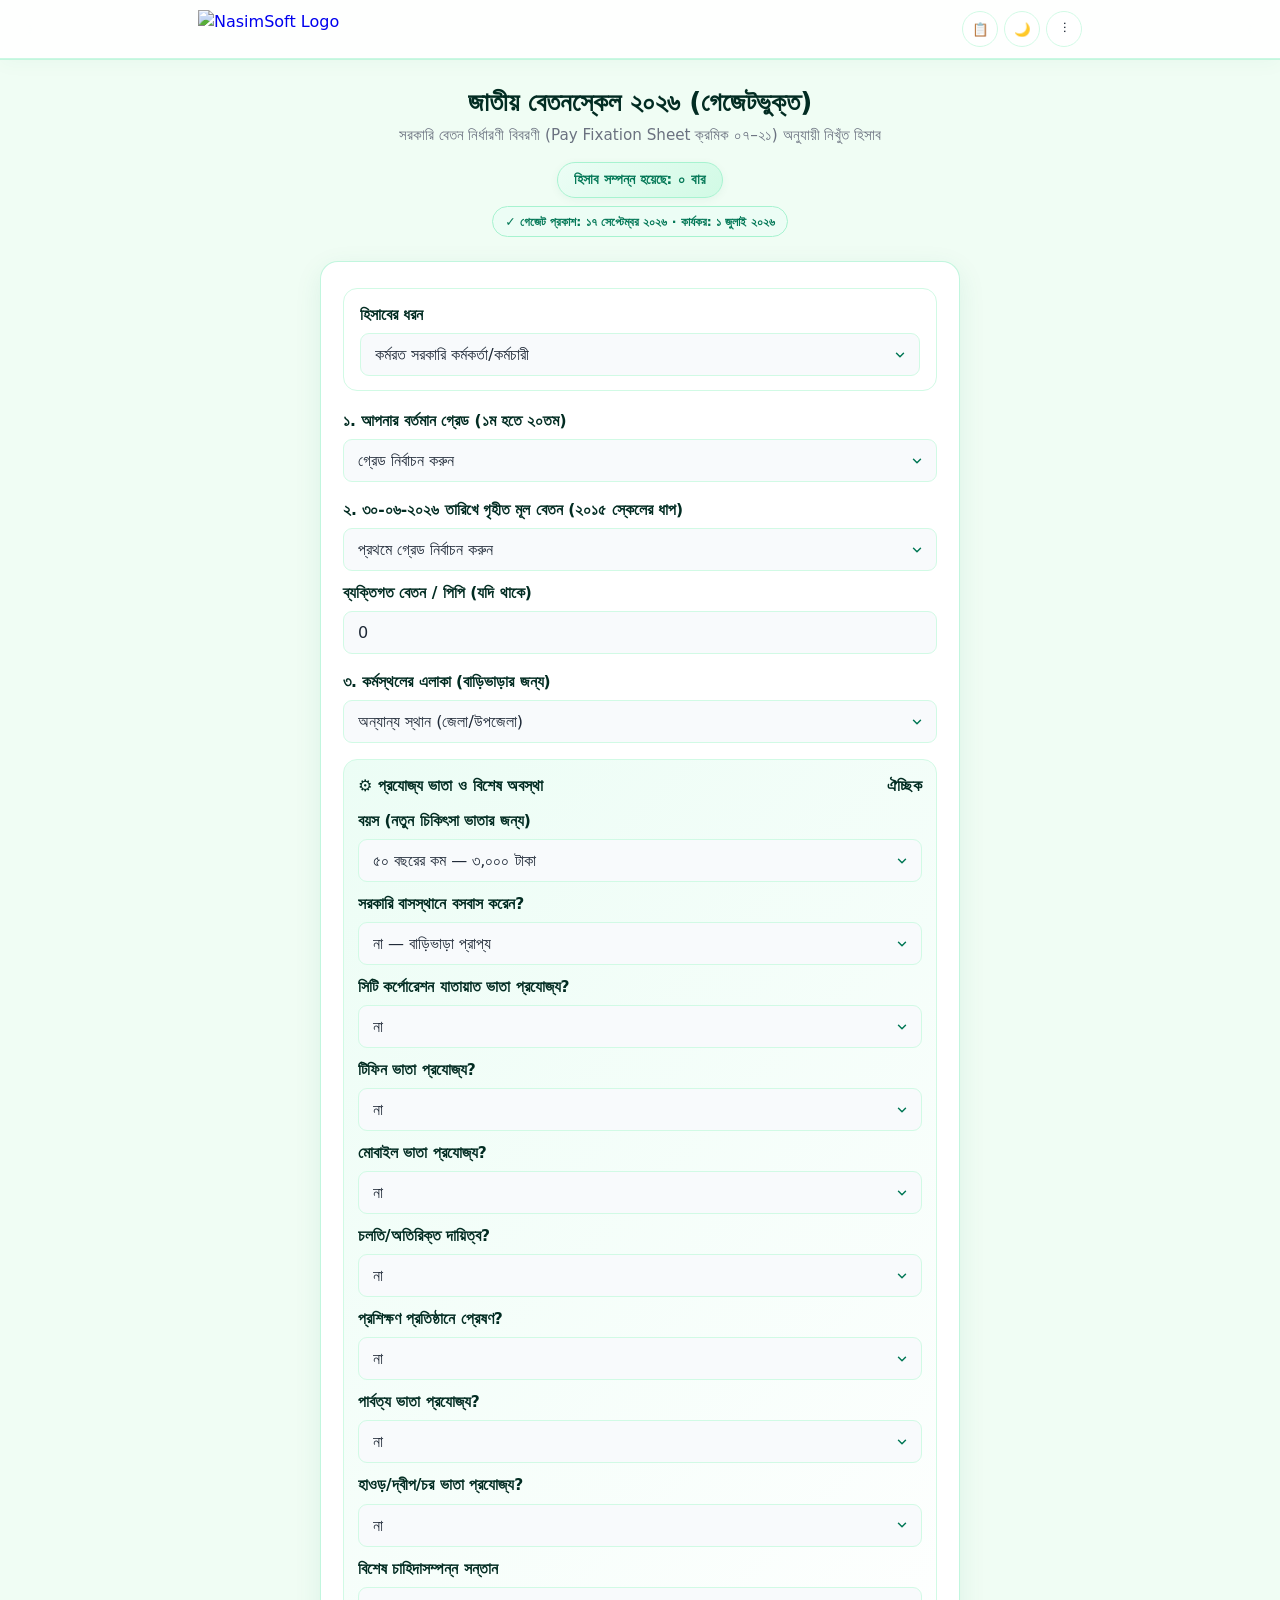
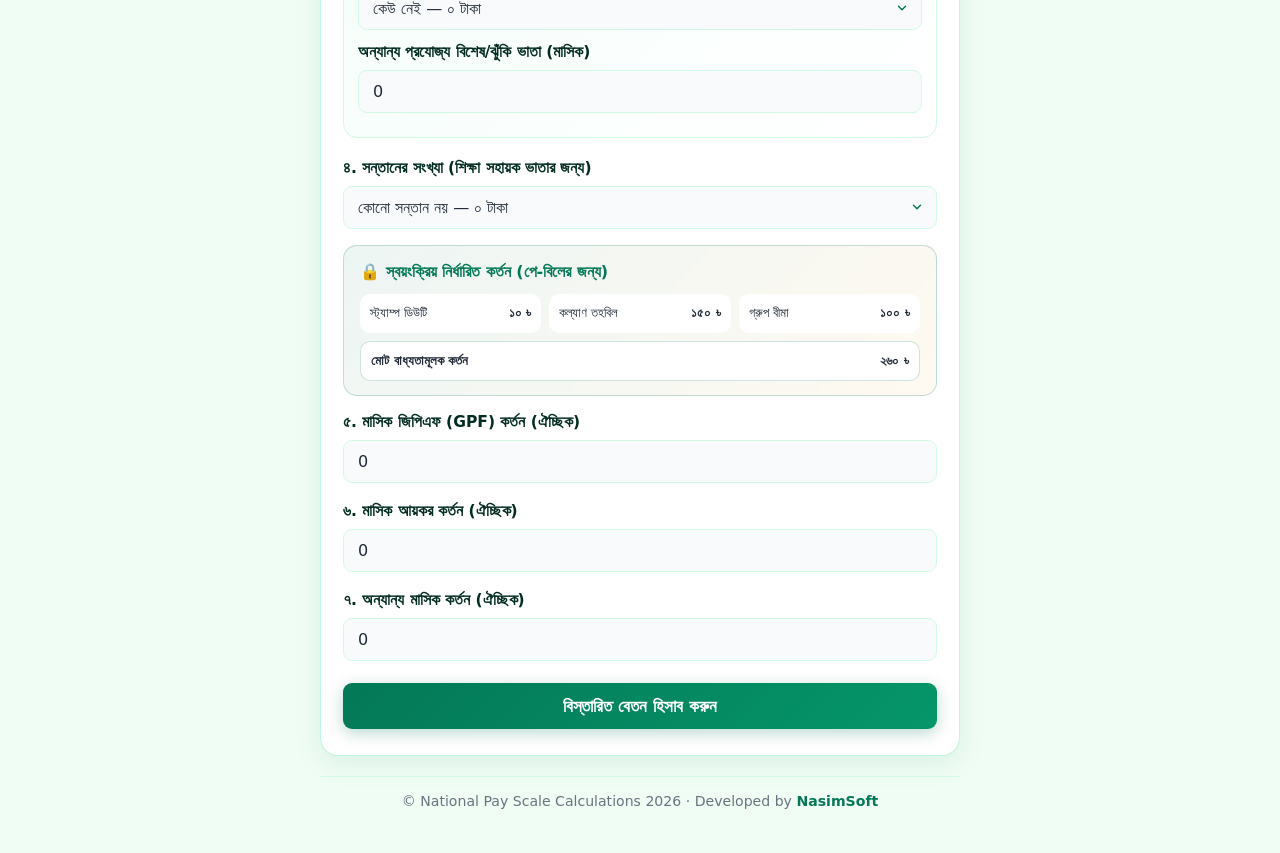
==== commit ced6b54c: "Update index.html" ====
--- a/payscale/index.html
+++ b/payscale/index.html
@@ -247,12 +247,14 @@
         .modal-content {
             background: var(--modal-bg);
             width: 100%;
-            max-width: 460px;
+            max-width: 480px;
             border-radius: 20px;
             padding: 16px 18px 14px;
             box-shadow: 0 28px 70px rgba(2, 44, 34, 0.25);
             border: 2px solid var(--primary-border);
             position: relative;
+            max-height: 92vh;
+            overflow-y: auto;
         }
 
         .modal-header {
@@ -324,12 +326,12 @@
         #slideContent { min-height: 180px; }
 
         .sec-title {
-            font-size: 0.98rem;
+            font-size: 0.96rem;
             font-weight: 700;
             color: var(--secondary);
             border-bottom: 1.5px solid var(--border);
             padding-bottom: 4px;
-            margin: 2px 0 5px;
+            margin: 4px 0 6px;
         }
 
         .item-row {
@@ -337,19 +339,19 @@
             justify-content: space-between;
             align-items: center;
             padding: 3.5px 0;
-            font-size: 0.86rem;
+            font-size: 0.84rem;
             border-bottom: 1px dashed var(--border);
             gap: 8px;
         }
 
         .item-row:last-child { border-bottom: none; }
         .item-row span:last-child { font-weight: 600; text-align: right; white-space: nowrap; }
-        .item-row.sub { color: var(--text-muted); font-size: 0.81rem; }
+        .item-row.sub { color: var(--text-muted); font-size: 0.8rem; }
 
         .item-row.highlight, .item-row.deduct {
             padding: 5px 10px;
-            font-size: 0.85rem;
-            margin: 4px 0;
+            font-size: 0.84rem;
+            margin: 3px 0;
             border-radius: 7px;
             border: none;
             font-weight: 600;
@@ -359,7 +361,7 @@
         .item-row.deduct { background: #FEF2F2; color: var(--danger); }
 
         #slideContent .desc-box {
-            font-size: 0.79rem;
+            font-size: 0.78rem;
             padding: 7px 10px;
             margin: 5px 0 2px;
             border: 1.5px solid var(--primary-border);
@@ -449,9 +451,9 @@
         .compare-title { font-size: 0.85rem; font-weight: 700; color: var(--primary); margin-bottom: 6px; text-align: center; }
         .compare-grid { display: grid; grid-template-columns: 1fr auto 1fr; gap: 8px; align-items: center; }
         .compare-box { text-align: center; padding: 6px; border-radius: 10px; background: var(--surface); border: 1px solid var(--border); }
-        .compare-box .label { font-size: 0.73rem; color: var(--text-muted); }
+        .compare-box .label { font-size: 0.72rem; color: var(--text-muted); }
         .compare-box .value { font-size: 0.92rem; font-weight: 700; color: var(--text-main); }
-        .compare-increase { margin-top: 6px; text-align: center; font-size: 0.85rem; font-weight: 700; color: var(--success); background: rgba(16, 185, 129, 0.12); padding: 4px 8px; border-radius: 8px; }
+        .compare-increase { margin-top: 6px; text-align: center; font-size: 0.84rem; font-weight: 700; color: var(--success); background: rgba(16, 185, 129, 0.12); padding: 4px 8px; border-radius: 8px; }
 
         .history-list { max-height: 320px; overflow-y: auto; }
         .history-item {
@@ -537,7 +539,6 @@
         .deduction-auto-grid .total { grid-column:1/-1; border:1px solid rgba(4,120,87,.2); font-weight:800; }
         .pension-mode-box { margin-bottom:18px; padding:14px 16px; border:1px solid var(--border); border-radius:14px; }
         .pension-info { margin-top:8px; padding:10px 12px; border-radius:10px; background:rgba(34,197,94,.08); font-size:13px; }
-        .info-note { font-size: 0.8rem; background: var(--primary-light); color: var(--primary); padding: 8px 10px; border-radius: 8px; margin-top: 6px; border: 1px solid var(--primary-border); }
         #pensionFields { display:none; }
         body.pension-mode .employee-only { display:none!important; }
         body.pension-mode #pensionFields { display:block; }
@@ -545,18 +546,19 @@
         .print-only { display: none; }
         @media print {
             @page { size: A4 portrait; margin: 10mm 12mm; }
-            body { background: white !important; color: #111 !important; font-size: 10.5pt !important; }
+            body { background: white !important; color: #111 !important; font-size: 10pt !important; line-height: 1.35 !important; }
             .no-print { display: none !important; }
             .print-only { display: block !important; }
-            .print-header { display: flex; justify-content: space-between; align-items: center; margin-bottom: 10px; border-bottom: 2px solid #047857; padding-bottom: 8px; }
-            .print-title { text-align: center; flex-grow: 1; }
-            .print-title h1 { font-size: 15pt; color: #047857; }
-            .info-table, .data-table { width: 100%; border-collapse: collapse; margin-bottom: 10px; }
-            .info-table td { padding: 3px 5px; font-size: 10pt; }
-            .data-table th, .data-table td { border: 1px solid #047857; padding: 5px 8px; text-align: left; font-size: 9.5pt; }
-            .data-table th { background-color: #ECFDF5 !important; font-weight: bold; color: #047857; }
-            h3.print-section { margin: 8px 0 4px; font-size: 11pt; color: #022C22; }
-            .print-footer { margin-top: 12px; border-top: 1px solid #047857; padding-top: 6px; font-size: 8.5pt; text-align: center; }
+            .print-header { text-align: center; margin-bottom: 8px; border-bottom: 1.5px solid #000; padding-bottom: 6px; }
+            .print-header h1 { font-size: 13pt; margin-bottom: 2px; }
+            .fixation-sheet-table { width: 100%; border-collapse: collapse; margin-bottom: 10px; }
+            .fixation-sheet-table td { padding: 2.5px 4px; font-size: 9.8pt; vertical-align: top; }
+            .fixation-sheet-table td.num-col { width: 34px; font-weight: bold; }
+            .fixation-sheet-table td.colon-col { width: 14px; text-align: center; }
+            .fixation-sheet-table td.val-col { font-weight: 600; width: 38%; }
+            .audit-box { margin-top: 10px; border-top: 1.5px solid #000; padding-top: 8px; font-size: 9.5pt; text-align: justify; line-height: 1.45; }
+            .sig-row { display: flex; justify-content: space-between; margin: 26px 20px 10px; }
+            .sig-col { border-top: 1px solid #000; width: 180px; text-align: center; padding-top: 3px; font-size: 9.5pt; }
         }
     </style>
 </head>
@@ -577,6 +579,8 @@
                         <a href="#" onclick="close3dotMenu()">🏠 হোম</a>
                         <div class="menu-divider"></div>
                         <div class="menu-label">পে স্কেলের গেজেট</div>
+                        <a href="https://nasim.ceo.bd/payscale/ps1975-2009.pdf" target="_blank" rel="noopener">📄 পে-স্কেল ১৯৭৫-২০০৯</a>
+                        <a href="https://nasim.ceo.bd/payscale/ps2009.pdf" target="_blank" rel="noopener">📄 পে-স্কেল ২০০৯</a>
                         <a href="https://nasim.ceo.bd/payscale/ps2015.pdf" target="_blank" rel="noopener">📄 পে-স্কেল ২০১৫</a>
                         <a href="https://objectstorage.ap-dcc-gazipur-1.oraclecloud15.com/n/axvjbnqprylg/b/V2Ministry/o/office-mof/2026/8/650d48d2-18b6-41ad-aef8-19dd39b4e973.pdf" target="_blank" rel="noopener">📜 সরকারি গেজেট ২০২৬</a>
                         <div class="menu-divider"></div>
@@ -591,7 +595,7 @@
         <div class="container">
             <div class="header">
                 <h1>জাতীয় বেতনস্কেল ২০২৬ (গেজেটভুক্ত)</h1>
-                <p>১৭ সেপ্টেম্বর ২০২৬ প্রকাশিত গেজেট অনুযায়ী ১ জুলাই ২০২৬ হইতে পর্যায়ক্রমিক পূর্ণাঙ্গ হিসাব</p>
+                <p>সরকারি বেতন নির্ধারণী বিবরণী (Pay Fixation Sheet ক্রমিক ০৭–২১) অনুযায়ী নিখুঁত হিসাব</p>
                 <div class="counter-badge">
                     হিসাব সম্পন্ন হয়েছে: <span id="calcCount">০</span> বার
                 </div>
@@ -628,20 +632,20 @@
                                     <option value="family">পারিবারিক পেনশন</option>
                                 </select>
                             </div>
-                            <div class="pension-info">চিকিৎসা ভাতা, বছরে ২টি উৎসব ভাতা এবং বাংলা নববর্ষ ভাতা আলাদাভাবে হিসাব হবে। ২৬০ টাকা কর্মচারী-সংক্রান্ত কর্তন পেনশনভোগীর ক্ষেত্রে যোগ করা হবে না।</div>
+                            <div class="pension-info">চিকিৎসা ভাতা, বছরে ২টি উৎসব ভাতা এবং বাংলা নববর্ষ ভাতা আলাদাভাবে হিসাব হবে।</div>
                         </div>
                     </div>
 
                     <div class="employee-only">
                         <div class="form-group">
-                            <label for="grade">১. আপনার গ্রেড (১ম হতে ২০তম)</label>
+                            <label for="grade">১. আপনার বর্তমান গ্রেড (১ম হতে ২০তম)</label>
                             <select id="grade" class="form-control" required onchange="populateSteps()">
                                 <option value="" disabled selected>গ্রেড নির্বাচন করুন</option>
                             </select>
                         </div>
 
                         <div class="form-group">
-                            <label for="basic">২. বর্তমান মূল বেতন (২০১৫ স্কেলের ধাপ)</label>
+                            <label for="basic">২. ৩০-০৬-২০২৬ তারিখে গৃহীত মূল বেতন (২০১৫ স্কেলের ধাপ)</label>
                             <select id="basic" class="form-control" required>
                                 <option value="" disabled selected>প্রথমে গ্রেড নির্বাচন করুন</option>
                             </select>
@@ -656,19 +660,9 @@
                                     <tbody id="scaleTableBody"></tbody>
                                 </table>
                             </div>
-
-                            <div class="form-group compact" style="margin-top:12px;">
-                                <label for="basicDate">আপনার নির্বাচিত মূল বেতনটি কোন সময়ের?</label>
-                                <select id="basicDate" class="form-control">
-                                    <option value="june2026" selected>৩০ জুন ২০২৬-এর মূল বেতন (১ জুলাইয়ের ইনক্রিমেন্ট ছাড়া)</option>
-                                    <option value="july2026">জুলাই ২০২৬-এর মূল বেতন (১ জুলাই ২০২৬-এর ইনক্রিমেন্টসহ)</option>
-                                </select>
-                                <div class="info-note">
-                                    💡 <strong>সঠিক ফিক্সেশন সূত্র:</strong><br>
-                                    • <strong>জুলাই ২০২৬ বেসিক</strong> = পুরাতন বেসিক + (নতুন নির্ধারিত বেসিক − পুরাতন বেসিক)-এর ৪০%/৫০% + জুলাই ২০২৬-এর ১টি ফুল ইনক্রিমেন্ট।<br>
-                                    • <strong>জানুয়ারি ২০২৭ বেসিক</strong> = পুরাতন বেসিক + (নতুন নির্ধারিত বেসিক − পুরাতন বেসিক)-এর ৭০%/৭৫% + জুলাই ২০২৬-এর ১টি ফুল ইনক্রিমেন্ট।<br>
-                                    • <strong>জুলাই ২০২৭ বেসিক</strong> = পুরাতন বেসিক + (নতুন নির্ধারিত বেসিক − পুরাতন বেসিক)-এর ১০০% + জুলাই ২০২৬-এর ১টি ফুল ইনক্রিমেন্ট।
-                                </div>
+                            <div class="form-group compact" style="margin-top:10px;">
+                                <label for="pp">ব্যক্তিগত বেতন / পিপি (যদি থাকে)</label>
+                                <input type="number" id="pp" class="form-control" value="0" min="0">
                             </div>
                         </div>
 
@@ -677,7 +671,7 @@
                             <select id="location" class="form-control">
                                 <option value="DHAKA">ঢাকা উত্তর/দক্ষিণ সিটি কর্পোরেশন</option>
                                 <option value="CITY">চট্টগ্রাম, খুলনা, রাজশাহী, সিলেট, বরিশাল, রংপুর, নারায়ণগঞ্জ, কুমিল্লা ও গাজীপুর সিটি এলাকা</option>
-                                <option value="OTHER">অন্যান্য স্থান (জেলা/উপজেলা)</option>
+                                <option value="OTHER" selected>অন্যান্য স্থান (জেলা/উপজেলা)</option>
                             </select>
                         </div>
 
@@ -698,42 +692,35 @@
                                 </select>
                             </div>
                             <div class="form-group compact">
-                                <label for="cityCommute">সিটি কর্পোরেশন এলাকায় যাতায়াত ভাতা প্রযোজ্য?</label>
+                                <label for="cityCommute">সিটি কর্পোরেশন যাতায়াত ভাতা প্রযোজ্য?</label>
                                 <select id="cityCommute" class="form-control">
                                     <option value="no" selected>না</option>
-                                    <option value="yes">হ্যাঁ — গ্রেড ১১–২০ হলে ৬০০ টাকা (পূর্বে ৩০০ ৳)</option>
+                                    <option value="yes">হ্যাঁ — গ্রেড ১১–২০ হলে ৬০০ টাকা</option>
                                 </select>
                             </div>
                             <div class="form-group compact">
                                 <label for="tiffin">টিফিন ভাতা প্রযোজ্য?</label>
                                 <select id="tiffin" class="form-control">
                                     <option value="no" selected>না</option>
-                                    <option value="yes">হ্যাঁ — গ্রেড ১১–২০ হলে ৫০০ টাকা (পূর্বে ২০০ ৳)</option>
+                                    <option value="yes">হ্যাঁ — গ্রেড ১১–২০ হলে ৫০০ টাকা</option>
                                 </select>
                             </div>
                             <div class="form-group compact">
-                                <label for="washing">ধোলাই ভাতা প্রযোজ্য?</label>
-                                <select id="washing" class="form-control">
-                                    <option value="no" selected>না</option>
-                                    <option value="yes">হ্যাঁ — প্রযোজ্য ক্ষেত্রে ৩০০ টাকা (পূর্বে ১০০ ৳)</option>
-                                </select>
-                            </div>
-                            <div class="form-group compact">
-                                <label for="mobileAllowance">মোবাইল/ইন্টারনেট ভাতা প্রযোজ্য?</label>
+                                <label for="mobileAllowance">মোবাইল ভাতা প্রযোজ্য?</label>
                                 <select id="mobileAllowance" class="form-control">
                                     <option value="no" selected>না</option>
-                                    <option value="yes">হ্যাঁ — গ্রেড অনুযায়ী প্রযোজ্য</option>
+                                    <option value="yes">হ্যাঁ — প্রযোজ্য গ্রেড অনুযায়ী</option>
                                 </select>
                             </div>
                             <div class="form-group compact">
-                                <label for="actingAllowance">চলতি/অতিরিক্ত দায়িত্ব (কার্যভার ভাতা)?</label>
+                                <label for="actingAllowance">চলতি/অতিরিক্ত দায়িত্ব?</label>
                                 <select id="actingAllowance" class="form-control">
                                     <option value="no" selected>না</option>
-                                    <option value="yes">হ্যাঁ — ১,৫০০ টাকা</option>
+                                    <option value="yes">হ্যাঁ — কার্যভার ভাতা ১,৫০০ টাকা</option>
                                 </select>
                             </div>
                             <div class="form-group compact">
-                                <label for="trainingAllowance">প্রশিক্ষণ প্রতিষ্ঠানে প্রেষণ ভাতা?</label>
+                                <label for="trainingAllowance">প্রশিক্ষণ প্রতিষ্ঠানে প্রেষণ?</label>
                                 <select id="trainingAllowance" class="form-control">
                                     <option value="no" selected>না</option>
                                     <option value="yes">হ্যাঁ — মূল বেতনের ১০%</option>
@@ -743,19 +730,18 @@
                                 <label for="hillAllowance">পার্বত্য ভাতা প্রযোজ্য?</label>
                                 <select id="hillAllowance" class="form-control">
                                     <option value="no" selected>না</option>
-                                    <option value="sadar">হ্যাঁ (জেলা সদর) — ২০% (সর্বোচ্চ ৩,০০০ ৳ / নতুন ৫,০০০ ৳)</option>
-                                    <option value="upazila">হ্যাঁ (অন্যান্য উপজেলা) — ২০% (সর্বোচ্চ ৫,০০০ ৳ / নতুন ৫,৫০০ ৳)</option>
+                                    <option value="yes">হ্যাঁ — মূল বেতনের ২০%</option>
                                 </select>
                             </div>
                             <div class="form-group compact">
                                 <label for="haorAllowance">হাওড়/দ্বীপ/চর ভাতা প্রযোজ্য?</label>
                                 <select id="haorAllowance" class="form-control">
                                     <option value="no" selected>না</option>
-                                    <option value="yes">হ্যাঁ — মূল বেতনের ২০% (সর্বোচ্চ ৫,০০০ টাকা)</option>
+                                    <option value="yes">হ্যাঁ — মূল বেতনের ২০%</option>
                                 </select>
                             </div>
                             <div class="form-group compact">
-                                <label for="disabledChildren">বিশেষ চাহিদাসম্পন্ন (প্রতিবন্ধী) সন্তান</label>
+                                <label for="disabledChildren">বিশেষ চাহিদাসম্পন্ন সন্তান</label>
                                 <select id="disabledChildren" class="form-control">
                                     <option value="0" selected>কেউ নেই — ০ টাকা</option>
                                     <option value="1">১ জন — ৩,০০০ টাকা</option>
@@ -765,10 +751,6 @@
                             <div class="form-group compact">
                                 <label for="specialAllowance">অন্যান্য প্রযোজ্য বিশেষ/ঝুঁকি ভাতা (মাসিক)</label>
                                 <input type="number" id="specialAllowance" class="form-control" value="0" min="0">
-                            </div>
-                            <div class="form-group compact">
-                                <label for="currentSpecialBenefit">৩০ জুন ২০২৬-এর বিশেষ সুবিধা (ঐচ্ছিক)</label>
-                                <input type="number" id="currentSpecialBenefit" class="form-control" value="0" min="0">
                             </div>
                         </div>
 
@@ -782,7 +764,7 @@
                         </div>
 
                         <div class="deduction-auto-box">
-                            <div class="deduction-auto-title">🔒 স্বয়ংক্রিয় নির্ধারিত কর্তন</div>
+                            <div class="deduction-auto-title">🔒 স্বয়ংক্রিয় নির্ধারিত কর্তন (পে-বিলের জন্য)</div>
                             <div class="deduction-auto-grid">
                                 <div><span>স্ট্যাম্প ডিউটি</span><strong>১০ ৳</strong></div>
                                 <div><span>কল্যাণ তহবিল</span><strong>১৫০ ৳</strong></div>
@@ -843,7 +825,7 @@
 <div class="no-print modal-overlay" id="previewModal">
     <div class="modal-content">
         <div class="modal-header">
-            <span>বেতন নির্ধারণ ও প্রাক্কলন ফলাফল</span>
+            <span>বেতন নির্ধারণী বিবরণী (Fixation ফলাফল)</span>
             <button class="close-btn" onclick="closePreviewModal()">✖</button>
         </div>
         <div class="indicator-wrapper">
@@ -856,7 +838,7 @@
         <div class="modal-footer" style="flex-wrap: wrap;">
             <button class="btn-nav" id="prevBtn" onclick="changeSlide(-1)">পূর্ববর্তী</button>
             <button class="btn-primary" id="nextBtn" onclick="changeSlide(1)">পরবর্তী</button>
-            <button class="btn-primary" id="printStartBtn" style="display:none;" onclick="openPrintModal()">🖨️ প্রিন্ট করুন</button>
+            <button class="btn-primary" id="printStartBtn" style="display:none;" onclick="openPrintModal()">🖨️ ফিক্সেশন শিট প্রিন্ট</button>
             <div class="share-row" id="shareRow" style="display:none;">
                 <button type="button" class="share-btn whatsapp" onclick="shareWhatsApp()">📲 WhatsApp</button>
                 <button type="button" class="share-btn" onclick="copyResult()">📋 কপি</button>
@@ -871,21 +853,21 @@
 <div class="no-print modal-overlay" id="printModal">
     <div class="modal-content" style="max-width: 400px;">
         <div class="modal-header">
-            <span>প্রিন্ট রিপোর্ট ইনফরমেশন</span>
+            <span>বেতন নির্ধারণী বিবরণী প্রিন্ট তথ্য</span>
             <button class="close-btn" onclick="closePrintModal()">✖</button>
         </div>
         <form onsubmit="return executePrint(event)">
             <div class="form-group">
-                <label for="p_name">নাম (বাংলায়)</label>
-                <input type="text" id="p_name" class="form-control" required placeholder="আপনার নাম লিখুন">
+                <label for="p_name">কর্মচারীর নাম (বাংলায়)</label>
+                <input type="text" id="p_name" class="form-control" required placeholder="যেমন: নাসিম আল মাসুদ">
             </div>
             <div class="form-group">
-                <label for="p_desig">বর্তমান পদবি (বাংলায়)</label>
-                <input type="text" id="p_desig" class="form-control" required placeholder="আপনার পদবি লিখুন">
+                <label for="p_desig">পদবি (বাংলায়)</label>
+                <input type="text" id="p_desig" class="form-control" required placeholder="যেমন: জুনিয়র ইন্সট্রাক্টর (টেক)">
             </div>
             <div class="form-group">
-                <label for="p_workplace">বর্তমান কর্মস্থল (বাংলায়)</label>
-                <input type="text" id="p_workplace" class="form-control" required placeholder="অফিসের নাম লিখুন">
+                <label for="p_workplace">অফিস/প্রতিষ্ঠানের নাম (বাংলায়)</label>
+                <input type="text" id="p_workplace" class="form-control" required placeholder="যেমন: চাঁপাইনবাবগঞ্জ পলিটেকনিক ইনস্টিটিউট">
             </div>
             <div class="btn-group">
                 <button type="button" class="btn-cancel" onclick="closePrintModal()">বাতিল</button>
@@ -975,6 +957,12 @@
     return toBengaliNum(v.toLocaleString('en-IN',{minimumFractionDigits:fractional?2:0,maximumFractionDigits:2}))+' ৳';
 }
 
+function formatTakaPlain(n){
+    const v=Number(n)||0;
+    const fractional=Math.abs(v-Math.round(v))>1e-9;
+    return 'টাকা ' + toBengaliNum(v.toFixed(fractional?2:0));
+}
+
 function nextHigherStep(scale, amount){
     return scale.find(v => v >= amount - 1e-9) ?? scale[scale.length - 1];
 }
@@ -985,7 +973,6 @@
     return scale[i + 1];
 }
 
-// ২০১৫ স্কেলের বাড়িভাড়া (৩১ ডিসেম্বর ২০২৭ পর্যন্ত বহাল)
 function getOldHouseRent(basic, location){
     const b = Number(basic) || 0;
     let rate, min;
@@ -1005,7 +992,6 @@
     return Math.max(b * rate, min);
 }
 
-// ২০২৬ স্কেলের নতুন বাড়িভাড়া (১ জানুয়ারি ২০২৮ হতে কার্যকর)
 function getNewHouseRent(basic, grade, location, govtHouse){
     if(govtHouse) return 0;
     const b = Number(basic) || 0;
@@ -1024,38 +1010,33 @@
     const education = Math.min(2, s.eduCount) * 500;
     const tiffin = (s.tiffin && grade >= 11 && grade <= 20) ? 200 : 0;
     const commute = (s.cityCommute && grade >= 11 && grade <= 20) ? 300 : 0;
-    const washing = (s.washing && grade >= 16 && grade <= 20) ? 100 : 0;
     const acting = s.actingAllowance ? Math.min(baseBasic * 0.10, 1500) : 0;
     const training = (s.trainingAllowance && grade >= 9) ? baseBasic * 0.10 : 0;
-    const hill = s.hillAllowance === 'sadar' ? Math.min(baseBasic * 0.20, 3000)
-               : s.hillAllowance === 'upazila' ? Math.min(baseBasic * 0.20, 5000) : 0;
+    const hill = s.hillAllowance ? Math.min(baseBasic * 0.20, 5000) : 0;
     const haor = s.haorAllowance ? Math.min(baseBasic * 0.20, 5000) : 0;
-    const specialBenefit = s.currentSpecialBenefit;
     const special = s.specialAllowance;
 
-    const total = house + medical + education + tiffin + commute + washing + acting + training + hill + haor + specialBenefit + special;
-    return { house, medical, education, tiffin, commute, washing, acting, training, hill, haor, specialBenefit, special, total };
-}
-
-function calculateNewAllowances(s, targetBasic){
+    const total = house + medical + education + tiffin + commute + acting + training + hill + haor + special;
+    return { house, medical, education, tiffin, commute, acting, training, hill, haor, special, total };
+}
+
+function calculateNewAllowances(s, basicForAllowance){
     const grade = s.grade;
-    const house = getNewHouseRent(targetBasic, grade, s.location, s.govtHouse);
+    const house = getNewHouseRent(basicForAllowance, grade, s.location, s.govtHouse);
     const medical = s.age > 50 ? 4000 : 3000;
     const education = Math.min(2, s.eduCount) * 500;
     const tiffin = (s.tiffin && grade >= 11 && grade <= 20) ? 500 : 0;
     const commute = (s.cityCommute && grade >= 11 && grade <= 20) ? 600 : 0;
-    const washing = (s.washing && grade >= 16 && grade <= 20) ? 300 : 0;
     const mobile = s.mobileAllowance ? (grade <= 5 ? 500 : 150) : 0;
     const acting = s.actingAllowance ? 1500 : 0;
-    const training = (s.trainingAllowance && grade >= 9) ? targetBasic * 0.10 : 0;
-    const hill = s.hillAllowance === 'sadar' ? Math.min(targetBasic * 0.20, 5000)
-               : s.hillAllowance === 'upazila' ? Math.min(targetBasic * 0.20, 5500) : 0;
-    const haor = s.haorAllowance ? Math.min(targetBasic * 0.20, 5000) : 0;
+    const training = (s.trainingAllowance && grade >= 9) ? basicForAllowance * 0.10 : 0;
+    const hill = s.hillAllowance ? Math.min(basicForAllowance * 0.20, 5000) : 0;
+    const haor = s.haorAllowance ? Math.min(basicForAllowance * 0.20, 5000) : 0;
     const disabled = Math.min(2, s.disabledChildren) * 3000;
     const special = s.specialAllowance;
 
-    const total = house + medical + education + tiffin + commute + washing + mobile + acting + training + hill + haor + disabled + special;
-    return { house, medical, education, tiffin, commute, washing, mobile, acting, training, hill, haor, disabled, special, total };
+    const total = house + medical + education + tiffin + commute + mobile + acting + training + hill + haor + disabled + special;
+    return { house, medical, education, tiffin, commute, mobile, acting, training, hill, haor, disabled, special, total };
 }
 
 function populateSteps(){
@@ -1162,9 +1143,10 @@
     }
 
     const grade = Number(document.getElementById('grade').value);
-    const enteredBasic = Number(document.getElementById('basic').value);
-    if(!grade || !scale2015[grade] || !enteredBasic){
-        alert('গ্রেড ও বর্তমান মূল বেতন নির্বাচন করুন।');
+    const oldBasic = Number(document.getElementById('basic').value);
+    const pp = Math.max(0, Number(document.getElementById('pp').value) || 0);
+    if(!grade || !scale2015[grade] || !oldBasic){
+        alert('গ্রেড ও ৩০-০৬-২০২৬ তারিখের মূল বেতন নির্বাচন করুন।');
         return false;
     }
 
@@ -1177,94 +1159,103 @@
     const govtHouse = document.getElementById('govtHouse').value === 'yes';
     const cityCommute = document.getElementById('cityCommute').value === 'yes';
     const tiffin = document.getElementById('tiffin').value === 'yes';
-    const washing = document.getElementById('washing').value === 'yes';
     const mobileAllowance = document.getElementById('mobileAllowance').value === 'yes';
     const actingAllowance = document.getElementById('actingAllowance').value === 'yes';
     const trainingAllowance = document.getElementById('trainingAllowance').value === 'yes';
-    const hillAllowance = document.getElementById('hillAllowance').value;
+    const hillAllowance = document.getElementById('hillAllowance').value === 'yes';
     const haorAllowance = document.getElementById('haorAllowance').value === 'yes';
     const disabledChildren = Math.min(2, Math.max(0, Number(document.getElementById('disabledChildren').value) || 0));
     const specialAllowance = Math.max(0, Number(document.getElementById('specialAllowance').value) || 0);
-    const currentSpecialBenefit = Math.max(0, Number(document.getElementById('currentSpecialBenefit').value) || 0);
-    const basicDate = document.getElementById('basicDate').value;
-
+
+    // =========================================================================
+    // সরকারি বেতন নির্ধারণী বিবরণী (ক্রমিক ০৭ হতে ২১) এর হুবহু গাণিতিক সূত্র:
+    // =========================================================================
     const start2015 = scale2015[grade][0];
+    const end2015 = scale2015[grade][scale2015[grade].length - 1];
     const start2026 = scale2026[grade][0];
-
-    // ১) ৩০ জুন ২০২৬ তারিখের পুরাতন বেসিক নির্ণয় (fixationBasic)
-    let fixationBasic = enteredBasic;
-    let stepIndex2015 = scale2015[grade].findIndex(v => v === enteredBasic);
-    if(basicDate === 'july2026' && stepIndex2015 > 0){
-        fixationBasic = scale2015[grade][stepIndex2015 - 1];
-    }
-    const juneStepNo = scale2015[grade].findIndex(v => v === fixationBasic) + 1;
-
-    // ২) অর্জিত ইনক্রিমেন্টের পার্থক্য যোগ ও নতুন স্কেলে প্রাথমিক বেসিক নির্ধারণ (fixedBasic)
-    const earned = fixationBasic - start2015;
+    const end2026 = scale2026[grade][scale2026[grade].length - 1];
+
+    // ০৭। ৩০-০৬-২০২৬ তারিখে গৃহীত মূল বেতন, পিপি ও মোট বেতন
+    const totalOldPay = oldBasic + pp;
+
+    // ০৮। জাতীয় বেতনস্কেল-২০১৫ অনুযায়ী ৩০-০৬-২০২৬ তারিখে প্রারম্ভিক ধাপ ও পার্থক্য
+    const earned = oldBasic - start2015;
+
+    // ০৯। জাতীয় বেতনস্কেল-২০২৬ অনুযায়ী ০১-০৭-২০২৬ তারিখে প্রারম্ভিক ধাপ ও মোট বেতন
     const baseAmount = start2026 + earned;
+
+    // ১০ ও ১১। জাতীয় বেতনস্কেল-২০২৬ অনুযায়ী সম/উচ্চধাপ ও ০১-০৭-২০২৬ তারিখে নির্ধারিত বেতন
     const fixedBasic = nextHigherStep(scale2026[grade], baseAmount);
-    const fixedStepNo = scale2026[grade].findIndex(v => v === fixedBasic) + 1;
-
-    // ৩) নতুন বেসিক ও পুরাতন বেসিকের পার্থক্য (যার ওপর ৪০%/৫০%, ৭০%/৭৫% ও ১০০% প্রযোজ্য হবে)
-    const basicDiff = fixedBasic - fixationBasic;
-
-    // ৪) ১ জুলাই ২০২৬ তারিখের ১টি ফুল ইনক্রিমেন্ট নির্ণয়
-    const targetBasic = nextIncrement(scale2026[grade], fixedBasic);
-    const targetStepNo = scale2026[grade].findIndex(v => v === targetBasic) + 1;
-    const julyIncrement = targetBasic - fixedBasic; // জুলাই ২০২৬-এর ১টি ফুল ইনক্রিমেন্ট
-
-    // ৫) পর্যায়ক্রমিক মূল বেতন (আপনার দেওয়া সঠিক সূত্র অনুযায়ী):
-    // সূত্র: পুরাতন বেসিক + (নতুন বেসিক - পুরাতন বেসিক) এর ৪০%/৫০% বা ৭০%/৭৫% + জুলাই ২০২৬ এর ১টি ফুল ইনক্রিমেন্ট
+
+    // ১২। ০১-০৭-২০২৬ তারিখে বার্ষিক বেতন বৃদ্ধি (ইনক্রিমেন্ট) সহ নির্ধারিত বেতন
+    const incBasic2026 = nextIncrement(scale2026[grade], fixedBasic);
+    const july2026Increment = incBasic2026 - fixedBasic; // ১ জুলাই ২০২৬-এর ফুল ইনক্রিমেন্ট
+
+    // ১৩। বেতন বৃদ্ধির পরিমাণ (নির্ধারিত বেতন - ৩০ জুনের গৃহীত মূল বেতন)
+    const basicDiff = fixedBasic - oldBasic;
+
+    // ১৪। বৃদ্ধিপ্রাপ্ত বেতনের ৫০% (গ্রেড ১–৯ হলে ৪০%)
     const pct1 = grade <= 9 ? 0.40 : 0.50;
-    const pct2 = grade <= 9 ? 0.70 : 0.75;
-
-    const stage1DiffShare = basicDiff * pct1;
-    const stage2DiffShare = basicDiff * pct2;
-    const stage3DiffShare = basicDiff; // ১০০%
-
-    const stage1Basic = fixationBasic + stage1DiffShare + julyIncrement; // ১ জুলাই ২০২৬
-    const stage2Basic = fixationBasic + stage2DiffShare + julyIncrement; // ১ জানুয়ারি ২০২৭
-    const stage3Basic = fixationBasic + stage3DiffShare + julyIncrement; // ১ জুলাই ২০২৭ (= targetBasic)
-    const stage4Basic = stage3Basic;                                     // ১ জানুয়ারি ২০২৮ (নতুন ভাতাসহ)
-
-    // মোট বৃদ্ধি (পুরাতন বেসিক হতে চূড়ান্ত নতুন বেসিকের পার্থক্য)
-    const totalIncrease = targetBasic - fixationBasic;
+    const pct2Add = grade <= 9 ? 0.30 : 0.25; // জানুয়ারি ২০২৭ ও জুলাই ২০২৭-এর কিস্তির হার
+    const diffShare1 = basicDiff * pct1;
+
+    // ১৫। ০১-০৭-২০২৬ তারিখে প্রাপ্য বেতন (৫০%/৪০% বৃদ্ধি অনুযায়ী, ইনক্রিমেন্ট ছাড়া)
+    const july2026PayWithoutInc = oldBasic + diffShare1;
+
+    // ১৬। ০১-০৭-২০২৬ তারিখে বার্ষিক বেতন বৃদ্ধি (ইনক্রিমেন্ট) সহ প্রাপ্য বেতন
+    const stage1Basic = july2026PayWithoutInc + july2026Increment;
+
+    // ১৭। ০১-০১-২০২৭ তারিখে বেতন বৃদ্ধির ২৫% (গ্রেড ১–৯ হলে ৩০%)
+    const diffShare2 = basicDiff * pct2Add;
+
+    // ১৮। ০১-০১-২০২৭ তারিখে নির্ধারিত প্রাপ্য বেতন (৭৫%/৭০% সুবিধাসহ)
+    const stage2Basic = stage1Basic + diffShare2;
+
+    // ১৯। ০১-০৭-২০২৭ তারিখে বেতন বৃদ্ধির অবশিষ্ট ২৫% (গ্রেড ১–৯ হলে ৩০%)
+    const diffShare3 = basicDiff * pct2Add;
+
+    // ২০। ০১-০৭-২০২৭ তারিখে নির্ধারিত প্রাপ্য বেতন ১০০%
+    const stage3Basic100 = stage2Basic + diffShare3; // এটি সর্বদা incBasic2026 এর সমান
+
+    // ২১। ০১-০৭-২০২৭ তারিখে বার্ষিক বেতন বৃদ্ধি (ইনক্রিমেন্ট) সহ প্রাপ্য বেতন
+    const stage3BasicWith2027Inc = nextIncrement(scale2026[grade], stage3Basic100);
+    const july2027Increment = stage3BasicWith2027Inc - stage3Basic100;
+
+    // ১ জানুয়ারি ২০২৮ হতে কার্যকর মূল বেতন (০১-০৭-২০২৭ এর ইনক্রিমেন্টসহ প্রাপ্য বেতন)
+    const stage4Basic = stage3BasicWith2027Inc;
 
     const cur = {
         mode: 'employee', personType: 'employee',
-        grade, basic: fixationBasic, enteredBasic, fixationBasic, basicDate,
-        juneStepNo, fixedStepNo, targetStepNo,
-        location, eduCount, age, govtHouse, cityCommute, tiffin, washing,
+        grade, basic: oldBasic, oldBasic, pp, totalOldPay,
+        start2015, end2015, start2026, end2026,
+        earned, baseAmount, fixedBasic, incBasic2026, july2026Increment,
+        basicDiff, diffShare1, july2026PayWithoutInc, stage1Basic,
+        diffShare2, stage2Basic, diffShare3, stage3Basic100,
+        stage3BasicWith2027Inc, july2027Increment, stage4Basic,
+        p1Label: grade <= 9 ? '৪০%' : '৫০%',
+        p2TotalLabel: grade <= 9 ? '৭০%' : '৭৫%',
+        p2AddLabel: grade <= 9 ? '৩০%' : '২৫%',
+        location, eduCount, age, govtHouse, cityCommute, tiffin,
         mobileAllowance, actingAllowance, trainingAllowance, hillAllowance, haorAllowance,
-        disabledChildren, specialAllowance, currentSpecialBenefit
+        disabledChildren, specialAllowance
     };
 
-    const oldA = calculateOldAllowances(cur, fixationBasic);
-    const newA = calculateNewAllowances(cur, targetBasic);
+    const oldA = calculateOldAllowances(cur, oldBasic);
+    const newA = calculateNewAllowances(cur, stage4Basic);
 
     const mandatoryDeduction = 260;
     const totalDeduction = mandatoryDeduction + gpf + tax + otherDeduction;
 
-    const currentGross = fixationBasic + oldA.total;
-    const currentNet = currentGross - totalDeduction;
-
+    const currentNet = oldBasic + oldA.total - totalDeduction;
     const stage1Net = stage1Basic + oldA.total - totalDeduction;
     const stage2Net = stage2Basic + oldA.total - totalDeduction;
-    const stage3Net = stage3Basic + oldA.total - totalDeduction;
+    const stage3Net = stage3BasicWith2027Inc + oldA.total - totalDeduction;
     const stage4Net = stage4Basic + newA.total - totalDeduction;
 
     appState = {
         ...cur, gpf, tax, otherDeduction, mandatoryDeduction,
-        start2015, start2026, earned, baseAmount, fixedBasic, targetBasic,
-        basicDiff, julyIncrement, stage1DiffShare, stage2DiffShare, stage3DiffShare,
-        totalIncrease,
-        p1Label: grade <= 9 ? '৪০%' : '৫০%',
-        p2Label: grade <= 9 ? '৭০%' : '৭৫%',
-        oldAllowances: oldA.total, newAllowances: newA.total,
         old: oldA, newA, totalDeduction,
-        currentGross, currentNet,
-        stage1Basic, stage2Basic, stage3Basic, stage4Basic,
-        stage1Net, stage2Net, stage3Net, stage4Net
+        currentNet, stage1Net, stage2Net, stage3Net, stage4Net
     };
 
     let count = Number(localStorage.getItem('payCalcCount')||0) + 1;
@@ -1293,62 +1284,71 @@
 
     const slide3 = `<div class="sec-title">৩. চিকিৎসা ও উৎসব ভাতা</div><div class="stage-box"><div class="item-row highlight"><span>মাসিক চিকিৎসা ভাতা (${ageLabel})</span><span>+${formatMoney(s.medicalAllowance)}</span></div><div class="item-row"><span>বছরে ২টি উৎসব ভাতা (পূর্ণ পর্যায়ে)</span><span>${formatMoney(s.festival3 * 2)}</span></div><div class="item-row"><span>বাংলা নববর্ষ ভাতা (২০%)</span><span>${formatMoney(s.pohelaBoishakh3)}</span></div></div>`;
 
-    const slide4 = `<div class="sec-title">৪. মাসিক মোট প্রাপ্যতা (পেনশন + চিকিৎসা)</div><div class="stage-box"><div class="item-row"><span>১ জুলাই–৩১ ডিসেম্বর ২০২৬</span><span>${formatMoney(s.monthlyWithMedical1)} / মাস</span></div><div class="item-row"><span>১ জানুয়ারি–৩০ জুন ২০২৭</span><span>${formatMoney(s.monthlyWithMedical2)} / মাস</span></div><div class="item-row highlight"><span>১ জুলাই ২০২৭ থেকে</span><span>${formatMoney(s.monthlyWithMedical3)} / মাস</span></div><div class="item-row highlight"><span>বার্ষিক সর্বমোট প্রাপ্যতা (উৎসব ও নববর্ষসহ)</span><span>${formatMoney(s.annualTotal3)}</span></div></div>`;
+    const slide4 = `<div class="sec-title">৪. মাসিক মোট প্রাপ্যতা (পেনশন + চিকিৎসা)</div><div class="stage-box"><div class="item-row"><span>১ জুলাই–৩১ ডিসেম্বর ২০২৬</span><span>${formatMoney(s.monthlyWithMedical1)} / মাস</span></div><div class="item-row"><span>১ জানুয়ারি–৩০ জুন ২০২৭</span><span>${formatMoney(s.monthlyWithMedical2)} / মাস</span></div><div class="item-row highlight"><span>১ জুলাই ২০২৭ থেকে</span><span>${formatMoney(s.monthlyWithMedical3)} / মাস</span></div><div class="item-row highlight"><span>বার্ষিক সর্বমোট প্রাপ্যতা</span><span>${formatMoney(s.annualTotal3)}</span></div></div>`;
 
     previewSlides = [slide1, slide2, slide3, slide4];
 }
 
 function generateSlides(){
     const s = appState;
-    const inc = s.stage4Net - s.currentNet;
-    const incPct = s.currentNet ? ((inc / s.currentNet) * 100).toFixed(1) : 0;
-
-    const compare = `<div class="compare-card"><div class="compare-title">৩০ জুন ২০২৬ বনাম পূর্ণাঙ্গ নতুন স্কেল (নিট বেতন)</div><div class="compare-grid"><div class="compare-box"><div class="label">৩০ জুন ২০২৬ নিট</div><div class="value">${formatMoney(s.currentNet)}</div></div><div class="compare-arrow">→</div><div class="compare-box"><div class="label">নতুন ভাতাসহ চূড়ান্ত নিট</div><div class="value" style="color:var(--success)">${formatMoney(s.stage4Net)}</div></div></div><div class="compare-increase">${inc>=0?'+':''}${formatMoney(inc)} (${toBengaliNum(incPct)}%)</div></div>`;
-
+
+    const compare = `<div class="compare-card">
+        <div class="compare-title">সরকারি ফিক্সেশন শিট অনুযায়ী মূল বেতন সারসংক্ষেপ</div>
+        <div class="compare-grid">
+            <div class="compare-box"><div class="label">০১-০৭-২০২৬ প্রাপ্য মূল বেতন</div><div class="value" style="color:var(--primary)">${formatMoney(s.stage1Basic)}</div></div>
+            <div class="compare-arrow">→</div>
+            <div class="compare-box"><div class="label">০১-০১-২০২৭ প্রাপ্য মূল বেতন</div><div class="value" style="color:var(--success)">${formatMoney(s.stage2Basic)}</div></div>
+        </div>
+        <div class="compare-increase">০১-০৭-২০২৭ প্রাপ্য (১০০%): ${formatMoney(s.stage3Basic100)} · ইনক্রিমেন্টসহ: ${formatMoney(s.stage3BasicWith2027Inc)}</div>
+    </div>`;
+
+    // স্লাইড ১: ক্রমিক ০৭ হতে ১৩ পর্যন্ত
     const slide1 = `${compare}
-    <div class="sec-title">১. ধাপে ধাপে মূল বেতন নির্ধারণ (Pay Fixation)</div>
+    <div class="sec-title">১. বেতন নির্ধারণী বিবরণী (ক্রমিক ০৭ হতে ১৩)</div>
     <div class="stage-box">
-        <div class="item-row"><span>ক) পুরাতন বেসিক (৩০ জুন ২০২৬, ধাপ-${toBengaliNum(s.juneStepNo)})</span><span>${formatMoney(s.fixationBasic)}</span></div>
-        <div class="item-row sub"><span>(-) ২০১৫ স্কেলের প্রারম্ভিক বেতন (ধাপ-১)</span><span>${formatMoney(s.start2015)}</span></div>
-        <div class="item-row"><span>খ) অর্জিত ইনক্রিমেন্টের পার্থক্য</span><span>${formatMoney(s.earned)}</span></div>
-        <div class="item-row sub"><span>(+) ২০২৬ স্কেলের প্রারম্ভিক বেতন (ধাপ-১)</span><span>${formatMoney(s.start2026)}</span></div>
-        <div class="item-row"><span>গ) যোগফল (${formatMoney(s.start2026)} + ${formatMoney(s.earned)})</span><span>${formatMoney(s.baseAmount)}</span></div>
-        <div class="item-row highlight"><span>ঘ) নতুন নির্ধারিত বেসিক (সমাপতিত/উচ্চতর ধাপ-${toBengaliNum(s.fixedStepNo)})</span><span>${formatMoney(s.fixedBasic)}</span></div>
-        <div class="item-row"><span>ঙ) বেসিক বৃদ্ধি (নতুন বেসিক − পুরাতন বেসিক)</span><span>${formatMoney(s.basicDiff)}</span></div>
-        <div class="item-row highlight"><span>চ) ১ জুলাই ২০২৬-এর ১টি ফুল ইনক্রিমেন্ট (ধাপ-${toBengaliNum(s.targetStepNo)} হতে পার্থক্য)</span><span>+${formatMoney(s.julyIncrement)}</span></div>
+        <div class="item-row"><span>০৭। ৩০-০৬-২০২৬ তারিখে গৃহীত মূল বেতন</span><span>${formatMoney(s.oldBasic)}</span></div>
+        <div class="item-row sub"><span>০৮। খ) ২০১৫ স্কেলের প্রারম্ভিক ধাপ (গ্রেড-${toBengaliNum(s.grade)})</span><span>${formatMoney(s.start2015)}</span></div>
+        <div class="item-row"><span>০৮। গ) পার্থক্য (${formatMoney(s.oldBasic)} − ${formatMoney(s.start2015)})</span><span>${formatMoney(s.earned)}</span></div>
+        <div class="item-row sub"><span>০৯। খ) ২০২৬ স্কেলের প্রারম্ভিক ধাপ (গ্রেড-${toBengaliNum(s.grade)})</span><span>${formatMoney(s.start2026)}</span></div>
+        <div class="item-row"><span>০৯। গ) মোট বেতন (${formatMoney(s.start2026)} + ${formatMoney(s.earned)})</span><span>${formatMoney(s.baseAmount)}</span></div>
+        <div class="item-row highlight"><span>১০ ও ১১। সম/উচ্চধাপে ০১-০৭-২০২৬ তারিখে নির্ধারিত বেতন</span><span>${formatMoney(s.fixedBasic)}</span></div>
+        <div class="item-row highlight"><span>১২। ০১-০৭-২০২৬ তারিখে বার্ষিক ইনক্রিমেন্টসহ নির্ধারিত বেতন</span><span>${formatMoney(s.incBasic2026)}</span></div>
+        <div class="item-row"><span>১৩। বেতন বৃদ্ধির পরিমাণ (${formatMoney(s.fixedBasic)} − ${formatMoney(s.oldBasic)})</span><span>${formatMoney(s.basicDiff)}</span></div>
     </div>`;
 
-    const slide2 = `<div class="sec-title">২. পর্যায়ক্রমিক মূল বেতন হিসাব (১ম ও ২য় ধাপ)</div>
+    // স্লাইড ২: ক্রমিক ১৪ হতে ২১ পর্যন্ত
+    const slide2 = `<div class="sec-title">২. পর্যায়ক্রমিক প্রাপ্য মূল বেতন (ক্রমিক ১৪ হতে ২১)</div>
     <div class="stage-box">
-        <div class="stage-header"><strong>১ম ধাপ: ১ জুলাই–৩১ ডিসেম্বর ২০২৬</strong><span class="badge">বৃদ্ধির ${s.p1Label} + ফুল ইনক্রিমেন্ট</span></div>
-        <div class="item-row sub"><span>পুরাতন বেসিক</span><span>${formatMoney(s.fixationBasic)}</span></div>
-        <div class="item-row sub"><span>(+) বেসিক বৃদ্ধির (${formatMoney(s.basicDiff)}) ${s.p1Label}</span><span>+${formatMoney(s.stage1DiffShare)}</span></div>
-        <div class="item-row sub"><span>(+) জুলাই ২০২৬-এর ১টি ফুল ইনক্রিমেন্ট</span><span>+${formatMoney(s.julyIncrement)}</span></div>
-        <div class="item-row highlight"><span>জুলাই ২০২৬-এর কার্যকর মূল বেতন</span><span>${formatMoney(s.stage1Basic)}</span></div>
-        <div class="item-row"><span>ভাতা (+) ও কর্তন (-) শেষে মাসিক নিট</span><span>${formatMoney(s.stage1Net)}</span></div>
+        <div class="item-row"><span>১৪। বৃদ্ধিপ্রাপ্ত বেতনের ${s.p1Label}</span><span>${formatMoney(s.diffShare1)}</span></div>
+        <div class="item-row"><span>১৫। ০১-০৭-২০২৬ তারিখে প্রাপ্য বেতন (${s.p1Label} বৃদ্ধি অনুযায়ী)</span><span>${formatMoney(s.july2026PayWithoutInc)}</span></div>
+        <div class="item-row highlight"><span>১৬। ০১-০৭-২০২৬ তারিখে বার্ষিক ইনক্রিমেন্টসহ প্রাপ্য বেতন</span><span>${formatMoney(s.stage1Basic)}</span></div>
+        <div class="item-row"><span>১৭। ০১-০১-২০২৭ তারিখে বেতন বৃদ্ধির ${s.p2AddLabel}</span><span>${formatMoney(s.diffShare2)}</span></div>
+        <div class="item-row highlight"><span>১৮। ০১-০১-২০২৭ তারিখে নির্ধারিত প্রাপ্য বেতন (${s.p2TotalLabel} সুবিধাসহ)</span><span>${formatMoney(s.stage2Basic)}</span></div>
+        <div class="item-row"><span>১৯। ০১-০৭-২০২৭ তারিখে বেতন বৃদ্ধির অবশিষ্ট ${s.p2AddLabel}</span><span>${formatMoney(s.diffShare3)}</span></div>
+        <div class="item-row highlight"><span>২০। ০১-০৭-২০২৭ তারিখে নির্ধারিত প্রাপ্য বেতন ১০০%</span><span>${formatMoney(s.stage3Basic100)}</span></div>
+        <div class="item-row highlight"><span>২১। ০১-০৭-২০২৭ তারিখে বার্ষিক ইনক্রিমেন্টসহ প্রাপ্য বেতন</span><span>${formatMoney(s.stage3BasicWith2027Inc)}</span></div>
+    </div>`;
+
+    // স্লাইড ৩: মাসিক নিট বেতন (ভাতা ও কর্তনসহ)
+    const slide3 = `<div class="sec-title">৩. ভাতা ও কর্তনসহ মাসিক নিট বেতন (২০২৬–২০২৭)</div>
+    <div class="stage-box">
+        <div class="stage-header"><strong>০১-০৭-২০২৬ হতে ৩১-১২-২০২৬</strong><span class="badge">ক্রমিক ১৬ অনুযায়ী</span></div>
+        <div class="item-row"><span>প্রাপ্য মূল বেতন</span><span>${formatMoney(s.stage1Basic)}</span></div>
+        <div class="item-row sub"><span>(+) প্রচলিত ভাতা (${formatMoney(s.old.total)}) − কর্তন (${formatMoney(s.totalDeduction)})</span><span></span></div>
+        <div class="item-row highlight"><span>মাসিক নিট বেতন</span><span>${formatMoney(s.stage1Net)}</span></div>
     </div>
     <div class="stage-box">
-        <div class="stage-header"><strong>২য় ধাপ: ১ জানুয়ারি–৩০ জুন ২০২৭</strong><span class="badge">বৃদ্ধির ${s.p2Label} + ফুল ইনক্রিমেন্ট</span></div>
-        <div class="item-row sub"><span>পুরাতন বেসিক</span><span>${formatMoney(s.fixationBasic)}</span></div>
-        <div class="item-row sub"><span>(+) বেসিক বৃদ্ধির (${formatMoney(s.basicDiff)}) ${s.p2Label}</span><span>+${formatMoney(s.stage2DiffShare)}</span></div>
-        <div class="item-row sub"><span>(+) জুলাই ২০২৬-এর ১টি ফুল ইনক্রিমেন্ট</span><span>+${formatMoney(s.julyIncrement)}</span></div>
-        <div class="item-row highlight"><span>জানুয়ারি ২০২৭-এর কার্যকর মূল বেতন</span><span>${formatMoney(s.stage2Basic)}</span></div>
-        <div class="item-row"><span>ভাতা (+) ও কর্তন (-) শেষে মাসিক নিট</span><span>${formatMoney(s.stage2Net)}</span></div>
+        <div class="stage-header"><strong>০১-০১-২০২৭ হতে ৩০-০৬-২০২৭</strong><span class="badge">ক্রমিক ১৮ অনুযায়ী</span></div>
+        <div class="item-row"><span>প্রাপ্য মূল বেতন</span><span>${formatMoney(s.stage2Basic)}</span></div>
+        <div class="item-row highlight"><span>মাসিক নিট বেতন</span><span>${formatMoney(s.stage2Net)}</span></div>
+    </div>
+    <div class="stage-box">
+        <div class="stage-header"><strong>০১-০৭-২০২৭ হতে ৩১-১২-২০২৭</strong><span class="badge">ক্রমিক ২১ অনুযায়ী</span></div>
+        <div class="item-row"><span>বার্ষিক ইনক্রিমেন্টসহ প্রাপ্য মূল বেতন</span><span>${formatMoney(s.stage3BasicWith2027Inc)}</span></div>
+        <div class="item-row highlight"><span>মাসিক নিট বেতন</span><span>${formatMoney(s.stage3Net)}</span></div>
     </div>`;
 
-    const slide3 = `<div class="sec-title">৩. ৩য় ধাপ: ১ জুলাই ২০২৭ থেকে ১০০% মূল বেতন</div>
-    <div class="stage-box">
-        <div class="stage-header"><strong>১ জুলাই–৩১ ডিসেম্বর ২০২৭</strong><span class="badge">১০০% বৃদ্ধি + ফুল ইনক্রিমেন্ট</span></div>
-        <div class="item-row sub"><span>পুরাতন বেসিক</span><span>${formatMoney(s.fixationBasic)}</span></div>
-        <div class="item-row sub"><span>(+) বেসিক বৃদ্ধির ১০০%</span><span>+${formatMoney(s.stage3DiffShare)}</span></div>
-        <div class="item-row sub"><span>(+) জুলাই ২০২৬-এর ১টি ফুল ইনক্রিমেন্ট</span><span>+${formatMoney(s.julyIncrement)}</span></div>
-        <div class="item-row highlight"><span>পূর্ণ মূল বেতন (১০০%)</span><span>${formatMoney(s.stage3Basic)}</span></div>
-        <div class="item-row"><span>(+) ৩০ জুন ২০২৬-এর হারে বহাল ভাতাদি</span><span>${formatMoney(s.old.total)}</span></div>
-        <div class="item-row deduct"><span>(-) মোট কর্তন (বাধ্যতামূলক ২৬০ ৳ সহ)</span><span>${formatMoney(s.totalDeduction)}</span></div>
-        <div class="item-row highlight"><span>মাসিক নিট প্রাপ্য বেতন</span><span>${formatMoney(s.stage3Net)}</span></div>
-    </div>
-    <div class="desc-box">নোট: ১ জুলাই ২০২৭ তারিখে বার্ষিক নিয়মিত ইনক্রিমেন্ট যুক্ত হলে মূল বেতন পরবর্তী ধাপে (${formatMoney(nextIncrement(scale2026[s.grade], s.stage3Basic))}) উন্নীত হবে।</div>`;
-
+    // স্লাইড ৪: ১ জানুয়ারি ২০২৮ থেকে নতুন ভাতাসহ হিসাব
     const a = s.newA;
     const allowanceRows = [
         ['বাড়িভাড়া ভাতা', a.house],
@@ -1356,7 +1356,6 @@
         ['শিক্ষা সহায়ক ভাতা', a.education],
         ['টিফিন ভাতা', a.tiffin],
         ['যাতায়াত ভাতা', a.commute],
-        ['ধোলাই ভাতা', a.washing],
         ['মোবাইল ভাতা', a.mobile],
         ['কার্যভার ভাতা', a.acting],
         ['প্রশিক্ষণ প্রেষণ ভাতা', a.training],
@@ -1368,10 +1367,10 @@
 
     const rows = allowanceRows.map(x => `<div class="item-row sub"><span>(+) ${x[0]}</span><span>${formatMoney(x[1])}</span></div>`).join('');
 
-    const slide4 = `<div class="sec-title">৪. ৪র্থ ধাপ: ১ জানুয়ারি ২০২৮ থেকে নতুন ভাতা</div>
+    const slide4 = `<div class="sec-title">৪. ১ জানুয়ারি ২০২৮ থেকে নতুন ভাতাসহ পূর্ণাঙ্গ বেতন</div>
     <div class="stage-box">
-        <div class="stage-header"><strong>১ জানুয়ারি ২০২৮ হতে পূর্ণাঙ্গ স্কেল</strong><span class="badge">নতুন ভাতা কার্যকর</span></div>
-        <div class="item-row"><span>মূল বেতন</span><span>${formatMoney(s.stage4Basic)}</span></div>
+        <div class="stage-header"><strong>১ জানুয়ারি ২০২৮ হতে কার্যকর</strong><span class="badge">নতুন ভাতা সহ</span></div>
+        <div class="item-row"><span>মূল বেতন (ক্রমিক ২১ অনুযায়ী)</span><span>${formatMoney(s.stage4Basic)}</span></div>
         ${rows}
         <div class="item-row highlight"><span>মোট নতুন ভাতা</span><span>${formatMoney(a.total)}</span></div>
         <div class="item-row"><span>মোট বেতন (Gross Pay)</span><span>${formatMoney(s.stage4Basic + a.total)}</span></div>
@@ -1404,6 +1403,7 @@
 function openPrintModal(){ closePreviewModal(); document.getElementById('printModal').classList.add('active'); }
 function closePrintModal(){ document.getElementById('printModal').classList.remove('active'); }
 
+// রেফারেন্স ছবির হুবহু ফরম্যাটে প্রিন্ট শিট তৈরি
 function executePrint(e){
     e.preventDefault();
     closePrintModal();
@@ -1411,22 +1411,16 @@
     const name = document.getElementById('p_name').value.trim() || 'ব্যবহারকারী';
     const desig = document.getElementById('p_desig').value.trim() || '—';
     const workplace = document.getElementById('p_workplace').value.trim() || '—';
-    const dateStr = toBengaliNum(new Intl.DateTimeFormat('bn-BD',{year:'numeric',month:'long',day:'numeric'}).format(new Date()));
 
     if(s.mode === 'pensioner'){
         document.getElementById('print-area').innerHTML = `
-        <div class="print-header"><div class="print-title"><h1>জাতীয় বেতনস্কেল ২০২৬ — পেনশন হিসাব বিবরণী</h1></div></div>
-        <table class="info-table">
-            <tr><td><strong>নাম:</strong> ${name}</td><td><strong>তারিখ:</strong> ${dateStr}</td></tr>
-        </table>
-        <table class="data-table">
-            <tr><th>বিবরণ</th><th>পরিমাণ</th></tr>
-            <tr><td>৩০ জুন ২০২৬-এর মাসিক নিট পেনশন</td><td>${formatMoney(s.current)}</td></tr>
-            <tr><td>১ জুলাই–৩১ ডিসেম্বর ২০২৬ (১ম পর্যায়)</td><td>${formatMoney(s.phase1Pension)}</td></tr>
-            <tr><td>১ জানুয়ারি–৩০ জুন ২০২৭ (২য় পর্যায়)</td><td>${formatMoney(s.phase2Pension)}</td></tr>
-            <tr><td>১ জুলাই ২০২৭ থেকে পূর্ণ মাসিক নিট পেনশন</td><td><strong>${formatMoney(s.newPension)}</strong></td></tr>
-            <tr><td>মাসিক চিকিৎসা ভাতা</td><td>${formatMoney(s.medicalAllowance)}</td></tr>
-            <tr><td>চিকিৎসা ভাতাসহ মাসিক মোট প্রাপ্য</td><td><strong>${formatMoney(s.monthlyWithMedical3)}</strong></td></tr>
+        <div class="print-header"><h1>জাতীয় বেতনস্কেল-২০২৬ অনুযায়ী পেনশন নির্ধারণী বিবরণী</h1></div>
+        <table class="fixation-sheet-table">
+            <tr><td class="num-col">০১।</td><td>পেনশনভোগীর নাম</td><td class="colon-col">:</td><td class="val-col">${name}</td></tr>
+            <tr><td class="num-col">০২।</td><td>৩০-০৬-২০২৬ তারিখে মাসিক নিট পেনশন</td><td class="colon-col">:</td><td class="val-col">${formatTakaPlain(s.current)}</td></tr>
+            <tr><td class="num-col">০৩।</td><td>০১-০৭-২০২৬ তারিখে প্রাপ্য নিট পেনশন</td><td class="colon-col">:</td><td class="val-col">${formatTakaPlain(s.phase1Pension)}</td></tr>
+            <tr><td class="num-col">০৪।</td><td>০১-০১-২০২৭ তারিখে প্রাপ্য নিট পেনশন</td><td class="colon-col">:</td><td class="val-col">${formatTakaPlain(s.phase2Pension)}</td></tr>
+            <tr><td class="num-col">০৫।</td><td>০১-০৭-২০২৭ তারিখে প্রাপ্য নিট পেনশন (১০০%)</td><td class="colon-col">:</td><td class="val-col">${formatTakaPlain(s.newPension)}</td></tr>
         </table>`;
         setTimeout(() => window.print(), 250);
         return false;
@@ -1434,60 +1428,43 @@
 
     document.getElementById('print-area').innerHTML = `
     <div class="print-header">
-        <div class="print-title">
-            <h1>জাতীয় বেতনস্কেল ২০২৬ (গেজেটভিত্তিক)</h1>
-            <p>ধাপে ধাপে মূল বেতন নির্ধারণ (Pay Fixation) ও পর্যায়ক্রমিক হিসাব প্রতিবেদন</p>
-        </div>
+        <h1>জাতীয় বেতনস্কেল-২০২৬ অনুযায়ী ০১-০৭-২০২৬ তারিখে বেতন নির্ধারণী বিবরণী</h1>
     </div>
-    <table class="info-table">
-        <tr><td><strong>নাম:</strong> ${name}</td><td><strong>গ্রেড:</strong> ${bengaliOrdinals[s.grade]} গ্রেড</td></tr>
-        <tr><td><strong>পদবি:</strong> ${desig}</td><td><strong>পুরাতন বেসিক (৩০ জুন):</strong> ${formatMoney(s.fixationBasic)}</td></tr>
-        <tr><td><strong>কর্মস্থল:</strong> ${workplace}</td><td><strong>তারিখ:</strong> ${dateStr}</td></tr>
+    <table class="fixation-sheet-table">
+        <tr><td class="num-col">০২।</td><td>কর্মচারীর নাম ও পদবি</td><td class="colon-col">:</td><td class="val-col">${name}, ${desig}</td></tr>
+        <tr><td class="num-col">০৩।</td><td>অফিস, অধিদপ্তর/পরিদপ্তর, মন্ত্রণালয়/বিভাগ</td><td class="colon-col">:</td><td class="val-col">${workplace}</td></tr>
+        <tr><td class="num-col">০৭।</td><td colspan="3">৩০-০৬-২০২৬ তারিখে -</td></tr>
+        <tr><td></td><td style="padding-left:18px;">ক) গৃহীত মূল বেতন</td><td class="colon-col">:</td><td class="val-col">${formatTakaPlain(s.oldBasic)}</td></tr>
+        <tr><td></td><td style="padding-left:18px;">খ) পিপি (যদি থাকে)</td><td class="colon-col">:</td><td class="val-col">${formatTakaPlain(s.pp)}</td></tr>
+        <tr><td></td><td style="padding-left:18px;">গ) মোট বেতন</td><td class="colon-col">:</td><td class="val-col">${formatTakaPlain(s.totalOldPay)}</td></tr>
+        <tr><td class="num-col">০৮।</td><td colspan="3">জাতীয় বেতনস্কেল-২০১৫ অনুযায়ী ৩০-০৬-২০২৬ তারিখে -</td></tr>
+        <tr><td></td><td style="padding-left:18px;">ক) প্রাপ্ত গ্রেড ও স্কেল</td><td class="colon-col">:</td><td class="val-col">গ্রেড - ${toBengaliNum(s.grade)} : (${toBengaliNum(s.start2015)}-${toBengaliNum(s.end2015)})</td></tr>
+        <tr><td></td><td style="padding-left:18px;">খ) প্রাপ্ত গ্রেডের প্রারম্ভিক ধাপ</td><td class="colon-col">:</td><td class="val-col">${formatTakaPlain(s.start2015)}</td></tr>
+        <tr><td></td><td style="padding-left:18px;">গ) পার্থক্য</td><td class="colon-col">:</td><td class="val-col">${formatTakaPlain(s.earned)}</td></tr>
+        <tr><td class="num-col">০৯।</td><td colspan="3">জাতীয় বেতনস্কেল-২০২৬ অনুযায়ী ০১-০৭-২০২৬ তারিখে -</td></tr>
+        <tr><td></td><td style="padding-left:18px;">ক) প্রাপ্য গ্রেড ও স্কেল</td><td class="colon-col">:</td><td class="val-col">গ্রেড - ${toBengaliNum(s.grade)} : (${toBengaliNum(s.start2026)}-${toBengaliNum(s.end2026)})</td></tr>
+        <tr><td></td><td style="padding-left:18px;">খ) প্রাপ্য গ্রেডের প্রারম্ভিক ধাপ</td><td class="colon-col">:</td><td class="val-col">${formatTakaPlain(s.start2026)}</td></tr>
+        <tr><td></td><td style="padding-left:18px;">গ) মোট বেতন</td><td class="colon-col">:</td><td class="val-col">${formatTakaPlain(s.baseAmount)}</td></tr>
+        <tr><td class="num-col">১০।</td><td>জাতীয় বেতনস্কেল-২০২৬ অনুযায়ী সম/উচ্চধাপ</td><td class="colon-col">:</td><td class="val-col">${formatTakaPlain(s.fixedBasic)}</td></tr>
+        <tr><td class="num-col">১১।</td><td>০১-০৭-২০২৬ তারিখে নির্ধারিত বেতন</td><td class="colon-col">:</td><td class="val-col">${formatTakaPlain(s.fixedBasic)}</td></tr>
+        <tr><td class="num-col">১২।</td><td>০১-০৭-২০২৬ তারিখে বার্ষিক বেতন বৃদ্ধি (ইনক্রিমেন্ট) সহ নির্ধারিত বেতন</td><td class="colon-col">:</td><td class="val-col">${formatTakaPlain(s.incBasic2026)}</td></tr>
+        <tr><td class="num-col">১৩।</td><td>বেতন বৃদ্ধির পরিমাণ</td><td class="colon-col">:</td><td class="val-col">${formatTakaPlain(s.basicDiff)}</td></tr>
+        <tr><td class="num-col">১৪।</td><td>বৃদ্ধিপ্রাপ্ত বেতনের ${s.p1Label}</td><td class="colon-col">:</td><td class="val-col">${formatTakaPlain(s.diffShare1)}</td></tr>
+        <tr><td class="num-col">১৫।</td><td>০১-০৭-২০২৬ তারিখে প্রাপ্য বেতন (${s.p1Label} বৃদ্ধি অনুযায়ী)</td><td class="colon-col">:</td><td class="val-col">${formatTakaPlain(s.july2026PayWithoutInc)}</td></tr>
+        <tr><td class="num-col">১৬।</td><td>০১-০৭-২০২৬ তারিখে বার্ষিক বেতন বৃদ্ধি (ইনক্রিমেন্ট) সহ প্রাপ্য বেতন</td><td class="colon-col">:</td><td class="val-col">${formatTakaPlain(s.stage1Basic)}</td></tr>
+        <tr><td class="num-col">১৭।</td><td>০১-০১-২০২৭ তারিখে বেতন বৃদ্ধির ${s.p2AddLabel}</td><td class="colon-col">:</td><td class="val-col">${formatTakaPlain(s.diffShare2)}</td></tr>
+        <tr><td class="num-col">১৮।</td><td>০১-০১-২০২৭ তারিখে নির্ধারিত প্রাপ্য বেতন</td><td class="colon-col">:</td><td class="val-col">${formatTakaPlain(s.stage2Basic)}</td></tr>
+        <tr><td class="num-col">১৯।</td><td>০১-০৭-২০২৭ তারিখে বেতন বৃদ্ধির অবশিষ্ট ${s.p2AddLabel}</td><td class="colon-col">:</td><td class="val-col">${formatTakaPlain(s.diffShare3)}</td></tr>
+        <tr><td class="num-col">২০।</td><td>০১-০৭-২০২৭ তারিখে নির্ধারিত প্রাপ্য বেতন ১০০%</td><td class="colon-col">:</td><td class="val-col">${formatTakaPlain(s.stage3Basic100)}</td></tr>
+        <tr><td class="num-col">২১।</td><td>০১-০৭-২০২৭ তারিখে বার্ষিক বেতন বৃদ্ধি (ইনক্রিমেন্ট) সহ প্রাপ্য</td><td class="colon-col">:</td><td class="val-col">${formatTakaPlain(s.stage3BasicWith2027Inc)}</td></tr>
     </table>
-    <h3 class="print-section">১. ধাপে ধাপে মূল বেতন নির্ধারণ (Pay Fixation)</h3>
-    <table class="data-table">
-        <tr><th>ধাপ ও বিবরণ</th><th>পরিমাণ</th></tr>
-        <tr><td>১) পুরাতন বেসিক (৩০ জুন ২০২৬, ২০১৫ স্কেলের ধাপ-${toBengaliNum(s.juneStepNo)})</td><td>${formatMoney(s.fixationBasic)}</td></tr>
-        <tr><td>২) ২০১৫ স্কেলের প্রারম্ভিক বেতন (ধাপ-১)</td><td>${formatMoney(s.start2015)}</td></tr>
-        <tr><td>৩) অর্জিত ইনক্রিমেন্টের পার্থক্য (${formatMoney(s.fixationBasic)} - ${formatMoney(s.start2015)})</td><td>${formatMoney(s.earned)}</td></tr>
-        <tr><td>৪) ২০২৬ স্কেলের প্রারম্ভিক বেতনের সাথে যোগফল (${formatMoney(s.start2026)} + ${formatMoney(s.earned)})</td><td>${formatMoney(s.baseAmount)}</td></tr>
-        <tr><td>৫) নতুন নির্ধারিত বেসিক (সমাপতিত বা উচ্চতর ধাপ-${toBengaliNum(s.fixedStepNo)})</td><td><strong>${formatMoney(s.fixedBasic)}</strong></td></tr>
-        <tr><td>৬) বেসিক বৃদ্ধি (নতুন নির্ধারিত বেসিক − পুরাতন বেসিক)</td><td><strong>${formatMoney(s.basicDiff)}</strong></td></tr>
-        <tr><td>৭) ১ জুলাই ২০২৬-এর ১টি ফুল ইনক্রিমেন্ট (ধাপ-${toBengaliNum(s.targetStepNo)} হতে পার্থক্য)</td><td><strong>+${formatMoney(s.julyIncrement)}</strong></td></tr>
-    </table>
-    <h3 class="print-section">২. পর্যায়ক্রমিক মূল বেতন ও নিট প্রাপ্যতা</h3>
-    <table class="data-table">
-        <tr><th>সময়কাল ও সূত্র</th><th>কার্যকর মূল বেতন</th><th>মোট ভাতা</th><th>মোট কর্তন</th><th>নিট বেতন</th></tr>
-        <tr>
-            <td><strong>১ জুলাই–৩১ ডিসেম্বর ২০২৬</strong><br><small>পুরাতন বেসিক (${formatMoney(s.fixationBasic)}) + বৃদ্ধির ${s.p1Label} (${formatMoney(s.stage1DiffShare)}) + ফুল ইনক্রিমেন্ট (${formatMoney(s.julyIncrement)})</small></td>
-            <td><strong>${formatMoney(s.stage1Basic)}</strong></td>
-            <td>${formatMoney(s.old.total)}</td>
-            <td>${formatMoney(s.totalDeduction)}</td>
-            <td><strong>${formatMoney(s.stage1Net)}</strong></td>
-        </tr>
-        <tr>
-            <td><strong>১ জানুয়ারি–৩০ জুন ২০২৭</strong><br><small>পুরাতন বেসিক (${formatMoney(s.fixationBasic)}) + বৃদ্ধির ${s.p2Label} (${formatMoney(s.stage2DiffShare)}) + ফুল ইনক্রিমেন্ট (${formatMoney(s.julyIncrement)})</small></td>
-            <td><strong>${formatMoney(s.stage2Basic)}</strong></td>
-            <td>${formatMoney(s.old.total)}</td>
-            <td>${formatMoney(s.totalDeduction)}</td>
-            <td><strong>${formatMoney(s.stage2Net)}</strong></td>
-        </tr>
-        <tr>
-            <td><strong>১ জুলাই–৩১ ডিসেম্বর ২০২৭ (১০০%)</strong><br><small>পুরাতন বেসিক (${formatMoney(s.fixationBasic)}) + বৃদ্ধির ১০০% (${formatMoney(s.stage3DiffShare)}) + ফুল ইনক্রিমেন্ট (${formatMoney(s.julyIncrement)})</small></td>
-            <td><strong>${formatMoney(s.stage3Basic)}</strong></td>
-            <td>${formatMoney(s.old.total)}</td>
-            <td>${formatMoney(s.totalDeduction)}</td>
-            <td><strong>${formatMoney(s.stage3Net)}</strong></td>
-        </tr>
-        <tr>
-            <td><strong>১ জানুয়ারি ২০২৮ হতে</strong><br><small>পূর্ণ মূল বেতন + ২০২৮-এর নতুন ভাতা কার্যকর</small></td>
-            <td><strong>${formatMoney(s.stage4Basic)}</strong></td>
-            <td><strong>${formatMoney(s.newA.total)}</strong></td>
-            <td>${formatMoney(s.totalDeduction)}</td>
-            <td><strong>${formatMoney(s.stage4Net)}</strong></td>
-        </tr>
-    </table>
-    <div class="print-footer">Developed by NasimSoft · জাতীয় বেতনস্কেল ২০২৬ ক্যালকুলেটর</div>`;
+    <div class="sig-row">
+        <div class="sig-col">${name}<br>দাখিলকারী কর্মচারী</div>
+        <div class="sig-col">আয়ন-ব্যয়ন কর্মকর্তা</div>
+    </div>
+    <div class="audit-box">
+        জনাব ${name}, ${desig} এর বর্তমান পদের বেতন নির্ধারণী বিবরণী পরীক্ষা করা হলো। জাতীয় বেতনস্কেল-২০২৬ অনুযায়ী গ্রেড - ${toBengaliNum(s.grade)} : (${toBengaliNum(s.start2026)}-${toBengaliNum(s.end2026)}) টাকা স্কেলে ০১-০৭-২০২৬ তারিখে মূল বেতন নির্ধারণ <strong>${toBengaliNum(s.fixedBasic)}</strong> টাকা অনুমোদন করা হলো। ০১-০৭-২০২৬ তারিখ হতে বৃদ্ধিপ্রাপ্ত বেতনের ${s.p1Label} ও বার্ষিক ইনক্রিমেন্টসহ বেতন <strong>${toBengaliNum(s.stage1Basic)}</strong> টাকা প্রাপ্য। ০১-০১-২০২৭ তারিখ হতে বেতন নির্ধারণের ${s.p2TotalLabel} সুবিধাসহ <strong>${toBengaliNum(s.stage2Basic)}</strong> টাকা এবং ০১-০৭-২০২৭ তারিখ হতে বেতন নির্ধারণের ১০০% সুবিধাসহ <strong>${toBengaliNum(s.stage3Basic100)}</strong> টাকা (এবং ০১-০৭-২০২৭ তারিখের বার্ষিক ইনক্রিমেন্টসহ <strong>${toBengaliNum(s.stage3BasicWith2027Inc)}</strong> টাকা) প্রাপ্য। পরবর্তী বার্ষিক বেতন বৃদ্ধির তারিখ ০১-০৭-২০২৭ খ্রি.।
+    </div>`;
 
     setTimeout(() => window.print(), 250);
     return false;
@@ -1503,10 +1480,10 @@
 function buildShareText(){
     const s = appState;
     if(s.mode === 'pensioner'){
-        return `📊 জাতীয় বেতনস্কেল ২০২৬ (পেনশন হিসাব)\n৩০ জুনের পেনশন: ${formatMoney(s.current)}\n১ম পর্যায় (জুলাই-ডিসে ২০২৬): ${formatMoney(s.phase1Pension)}\n২য় পর্যায় (জানু-জুন ২০২৭): ${formatMoney(s.phase2Pension)}\nপূর্ণ পেনশন (জুলাই ২০২৭ হতে): ${formatMoney(s.newPension)}\nচিকিৎসাসহ মাসিক মোট: ${formatMoney(s.monthlyWithMedical3)}`;
+        return `📊 জাতীয় বেতনস্কেল ২০২৬ (পেনশন হিসাব)\n৩০ জুনের পেনশন: ${formatMoney(s.current)}\n০১-০৭-২০২৬ পেনশন: ${formatMoney(s.phase1Pension)}\n০১-০১-২০২৭ পেনশন: ${formatMoney(s.phase2Pension)}\n০১-০৭-২০২৭ পূর্ণ পেনশন: ${formatMoney(s.newPension)}`;
     }
     if(!s.grade) return '';
-    return `📊 জাতীয় বেতনস্কেল ২০২৬\nগ্রেড: ${bengaliOrdinals[s.grade]}\nপুরাতন বেসিক (৩০ জুন): ${formatMoney(s.fixationBasic)}\nনতুন নির্ধারিত বেসিক: ${formatMoney(s.fixedBasic)}\nজুলাই ২০২৬ ফুল ইনক্রিমেন্ট: +${formatMoney(s.julyIncrement)}\n\n🔹 জুলাই ২০২৬ বেসিক: ${formatMoney(s.stage1Basic)} (নিট: ${formatMoney(s.stage1Net)})\n🔹 জানুয়ারি ২০২৭ বেসিক: ${formatMoney(s.stage2Basic)} (নিট: ${formatMoney(s.stage2Net)})\n🔹 জুলাই ২০২৭ বেসিক (১০০%): ${formatMoney(s.stage3Basic)} (নিট: ${formatMoney(s.stage3Net)})\n🔹 জানুয়ারি ২০২৮ নিট (নতুন ভাতাসহ): ${formatMoney(s.stage4Net)}`;
+    return `📊 জাতীয় বেতনস্কেল-২০২৬ বেতন নির্ধারণী বিবরণী (গ্রেড-${toBengaliNum(s.grade)})\n• ৩০-০৬-২০২৬ মূল বেতন: ${formatMoney(s.oldBasic)}\n• ১০ ও ১১। ০১-০৭-২০২৬ নির্ধারিত বেতন: ${formatMoney(s.fixedBasic)}\n• ১২। ইনক্রিমেন্টসহ নির্ধারিত বেতন: ${formatMoney(s.incBasic2026)}\n• ১৩। বেতন বৃদ্ধির পরিমাণ: ${formatMoney(s.basicDiff)}\n• ১৫। ০১-০৭-২০২৬ প্রাপ্য (${s.p1Label} বৃদ্ধি): ${formatMoney(s.july2026PayWithoutInc)}\n• ১৬। ০১-০৭-২০২৬ ইনক্রিমেন্টসহ প্রাপ্য: ${formatMoney(s.stage1Basic)}\n• ১৮। ০১-০১-২০২৭ নির্ধারিত প্রাপ্য (${s.p2TotalLabel}): ${formatMoney(s.stage2Basic)}\n• ২০। ০১-০৭-২০২৭ প্রাপ্য ১০০%: ${formatMoney(s.stage3Basic100)}\n• ২১। ০১-০৭-২০২৭ ইনক্রিমেন্টসহ প্রাপ্য: ${formatMoney(s.stage3BasicWith2027Inc)}`;
 }
 
 function shareWhatsApp(){ const t = buildShareText(); if(t) window.open('https://wa.me/?text='+encodeURIComponent(t),'_blank'); }
@@ -1531,7 +1508,7 @@
 function getHistory(){ try{ return JSON.parse(localStorage.getItem('payHistory')||'[]'); }catch{ return []; } }
 function saveToHistory(s){
     const h = getHistory();
-    h.unshift({ id:Date.now(), date:new Date().toISOString(), grade:s.grade, basic:s.fixationBasic, location:s.location, stage4Net:s.stage4Net });
+    h.unshift({ id:Date.now(), date:new Date().toISOString(), grade:s.grade, basic:s.oldBasic, location:s.location, stage1Basic:s.stage1Basic });
     localStorage.setItem('payHistory', JSON.stringify(h.slice(0,20)));
 }
 function openHistoryModal(){ renderHistoryList(); document.getElementById('historyModal').classList.add('active'); }
@@ -1539,7 +1516,7 @@
 function renderHistoryList(){
     const list = document.getElementById('historyList'), h = getHistory();
     if(!h.length){ list.innerHTML = '<div style="text-align:center;padding:20px;">কোনো হিস্ট্রি নেই।</div>'; return; }
-    list.innerHTML = h.map(x => `<div class="history-item" onclick="loadFromHistory(${x.id})"><div><strong>${bengaliOrdinals[x.grade]} গ্রেড · ${formatMoney(x.basic)}</strong></div><div>${formatMoney(x.stage4Net)}</div></div>`).join('');
+    list.innerHTML = h.map(x => `<div class="history-item" onclick="loadFromHistory(${x.id})"><div><strong>${bengaliOrdinals[x.grade]} গ্রেড · ${formatMoney(x.basic)}</strong></div><div>${formatMoney(x.stage1Basic)}</div></div>`).join('');
 }
 function clearHistory(){ localStorage.removeItem('payHistory'); renderHistoryList(); }
 function loadFromHistory(id){
@@ -1549,7 +1526,6 @@
     populateSteps();
     setTimeout(() => {
         document.getElementById('basic').value = x.basic;
-        document.getElementById('basicDate').value = 'june2026';
         closeHistoryModal();
     }, 20);
 }
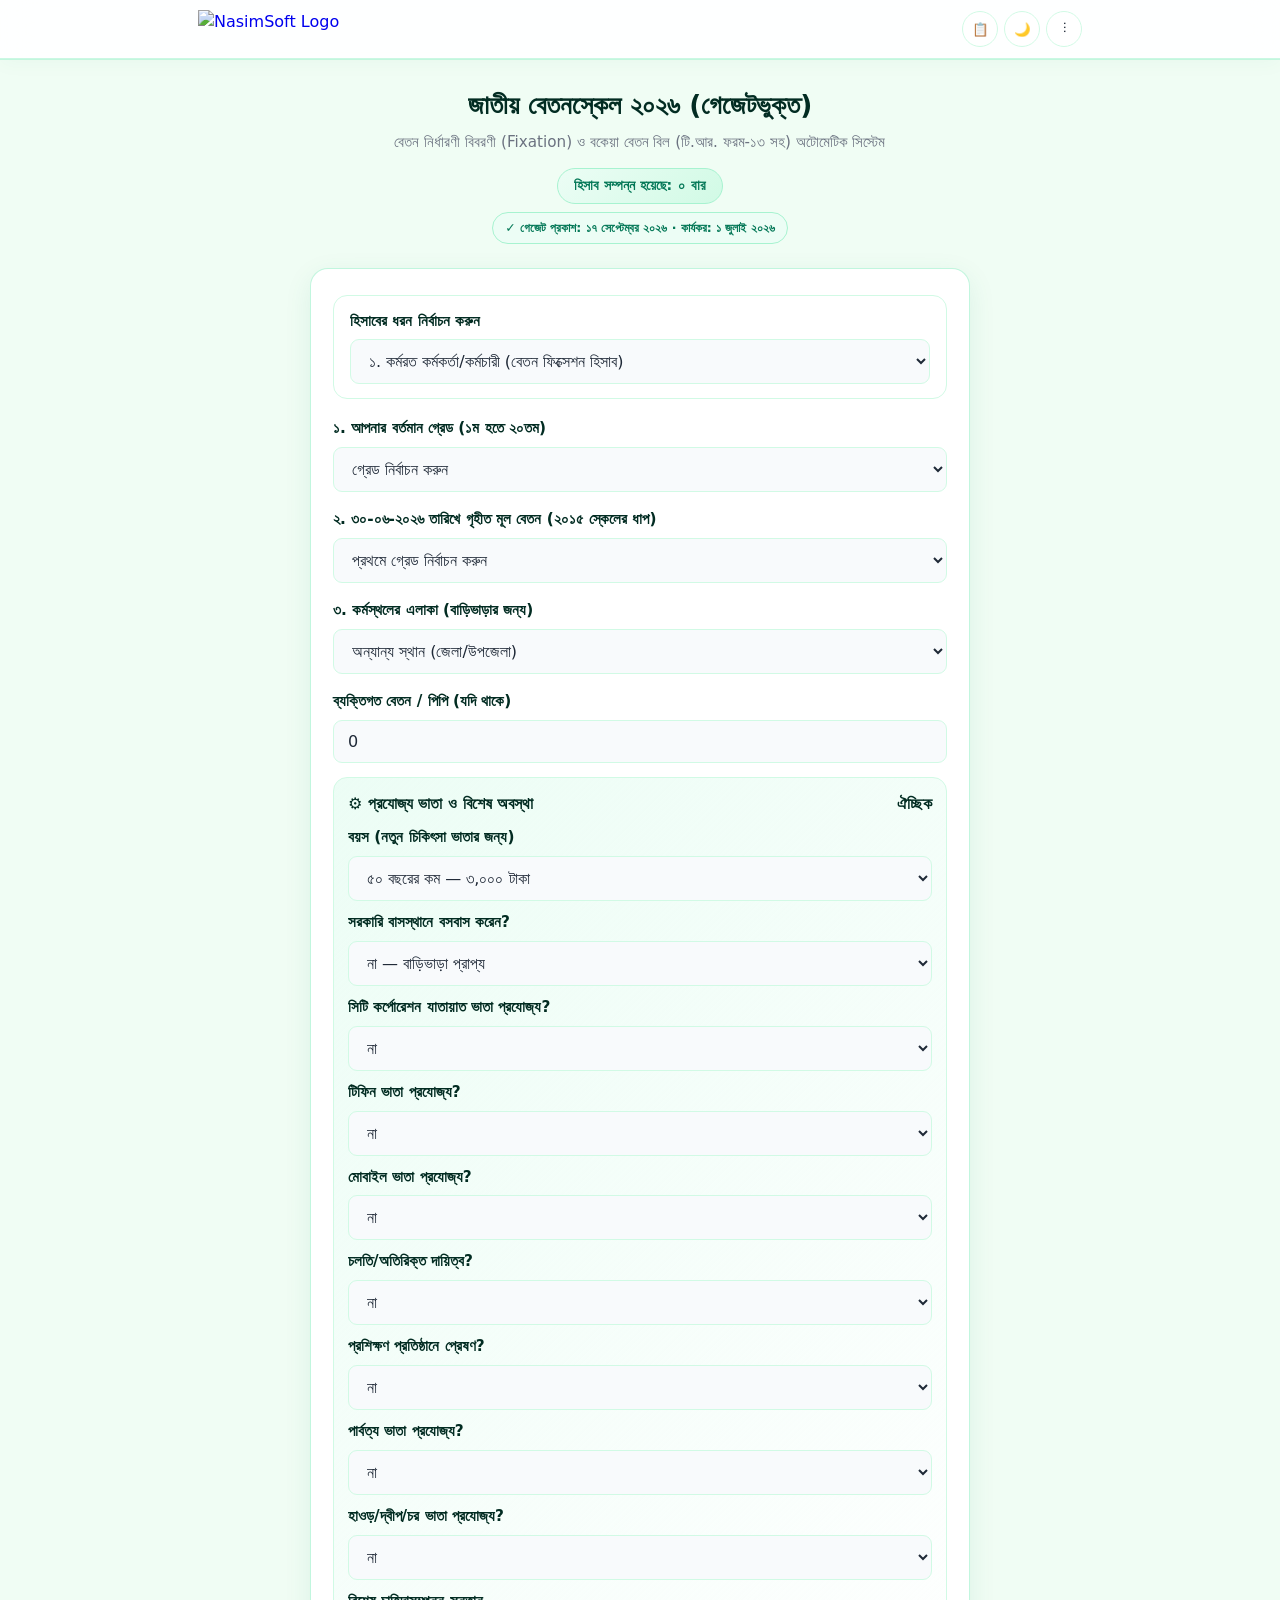
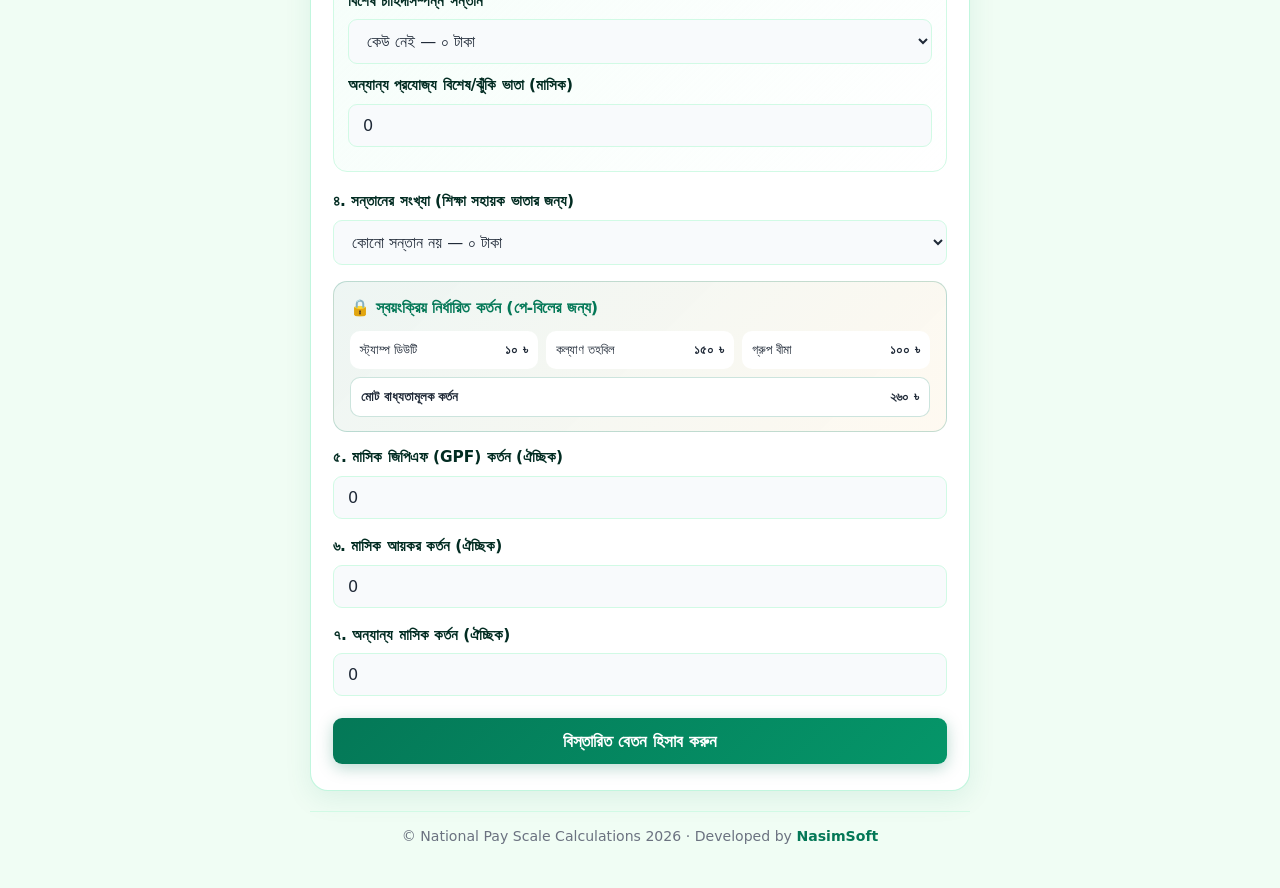
==== commit 945d3cef: "Update index.html" ====
--- a/payscale/index.html
+++ b/payscale/index.html
@@ -3,8 +3,8 @@
 <head>
     <meta charset="UTF-8">
     <meta name="viewport" content="width=device-width, initial-scale=1.0, maximum-scale=5.0">
-    <meta name="description" content="জাতীয় বেতনস্কেল ২০২৬ (গেজেটভুক্ত) - পূর্ণাঙ্গ হিসাব সিস্টেম by NasimSoft">
-    <title>জাতীয় বেতনস্কেল ২০২৬ | National Pay Scale Calculation</title>
+    <meta name="description" content="জাতীয় বেতনস্কেল ২০২৬ (গেজেটভুক্ত) - পূর্ণাঙ্গ হিসাব ও বকেয়া বিল সিস্টেম by NasimSoft">
+    <title>জাতীয় বেতনস্কেল ২০২৬ | ফিক্সেশন ও বকেয়া বিল সিস্টেম</title>
     
     <!-- Kalpurush Font -->
     <link href="https://fonts.maateen.me/kalpurush/font.css" rel="stylesheet">
@@ -58,9 +58,6 @@
             --card-border: rgba(6, 95, 70, 0.6);
             --input-bg: #0F2922;
             --modal-bg: #122C25;
-            --shadow-sm: 0 2px 8px rgba(0, 0, 0, 0.25);
-            --shadow-md: 0 8px 28px rgba(0, 0, 0, 0.35);
-            --shadow-lg: 0 16px 48px rgba(0, 0, 0, 0.45);
         }
 
         * { box-sizing: border-box; margin: 0; padding: 0; }
@@ -71,15 +68,13 @@
             background: var(--bg);
             color: var(--text-main);
             line-height: 1.55;
-            -webkit-font-smoothing: antialiased;
             min-height: 100vh;
             transition: background 0.35s ease, color 0.35s ease;
         }
 
         .navbar {
             background: var(--navbar-bg);
-            backdrop-filter: blur(16px) saturate(180%);
-            -webkit-backdrop-filter: blur(16px) saturate(180%);
+            backdrop-filter: blur(16px);
             box-shadow: 0 1px 0 var(--navbar-border), 0 4px 20px rgba(4, 120, 87, 0.04);
             position: sticky;
             top: 0;
@@ -97,38 +92,14 @@
             height: 58px;
         }
 
-        .nav-logo {
-            display: flex;
-            align-items: center;
-            gap: 10px;
-            text-decoration: none;
-        }
-
-        .nav-logo img {
-            height: 38px;
-            width: auto;
-            transition: transform 0.3s cubic-bezier(0.22, 1, 0.36, 1);
-        }
-
-        .nav-logo:hover img { transform: scale(1.06); }
+        .nav-logo { display: flex; align-items: center; gap: 10px; text-decoration: none; }
+        .nav-logo img { height: 38px; width: auto; }
 
         .main-wrapper { padding: 26px 16px 40px; }
-        .container { max-width: 640px; margin: 0 auto; }
+        .container { max-width: 660px; margin: 0 auto; }
         .header { text-align: center; margin-bottom: 24px; }
-
-        .header h1 {
-            font-size: 1.65rem;
-            color: var(--secondary);
-            font-weight: 700;
-            margin-bottom: 5px;
-            line-height: 1.3;
-        }
-
-        .header p {
-            font-size: 0.95rem;
-            color: var(--text-muted);
-            margin-bottom: 14px;
-        }
+        .header h1 { font-size: 1.65rem; color: var(--secondary); font-weight: 700; margin-bottom: 5px; }
+        .header p { font-size: 0.95rem; color: var(--text-muted); margin-bottom: 14px; }
 
         .counter-badge {
             display: inline-flex;
@@ -141,7 +112,6 @@
             font-size: 0.88rem;
             font-weight: 600;
             border: 1px solid var(--primary-border);
-            box-shadow: var(--shadow-sm);
         }
 
         .card {
@@ -154,14 +124,7 @@
         }
 
         .form-group { margin-bottom: 16px; }
-        .form-group label {
-            display: block;
-            font-size: 0.97rem;
-            font-weight: 600;
-            margin-bottom: 6px;
-            color: var(--secondary);
-        }
-
+        .form-group label { display: block; font-size: 0.96rem; font-weight: 600; margin-bottom: 6px; color: var(--secondary); }
         .form-control {
             width: 100%;
             padding: 11px 14px;
@@ -170,30 +133,13 @@
             font-size: 1rem;
             outline: none;
             background: var(--input-bg);
-            transition: var(--transition-fast);
             color: var(--text-main);
             font-family: 'Kalpurush', system-ui, sans-serif;
         }
-
-        .form-control:focus {
-            background: var(--surface);
-            border-color: var(--primary);
-            box-shadow: 0 0 0 3.5px rgba(4, 120, 87, 0.12);
-        }
-
-        select.form-control {
-            appearance: none;
-            -webkit-appearance: none;
-            background-image: url("data:image/svg+xml,%3Csvg xmlns='http://www.w3.org/2000/svg' width='14' height='14' viewBox='0 0 24 24' fill='none' stroke='%23047857' stroke-width='2.5' stroke-linecap='round' stroke-linejoin='round'%3E%3Cpolyline points='6 9 12 15 18 9'%3E%3C/polyline%3E%3C/svg%3E");
-            background-repeat: no-repeat;
-            background-position: right 12px center;
-            padding-right: 38px;
-            cursor: pointer;
-        }
-
-        [data-theme="dark"] select.form-control {
-            background-image: url("data:image/svg+xml,%3Csvg xmlns='http://www.w3.org/2000/svg' width='14' height='14' viewBox='0 0 24 24' fill='none' stroke='%2334D399' stroke-width='2.5' stroke-linecap='round' stroke-linejoin='round'%3E%3Cpolyline points='6 9 12 15 18 9'%3E%3C/polyline%3E%3C/svg%3E");
-        }
+        .form-control:focus { background: var(--surface); border-color: var(--primary); }
+
+        .grid-2 { display: grid; grid-template-columns: 1fr 1fr; gap: 12px; }
+        @media (max-width: 520px) { .grid-2 { grid-template-columns: 1fr; } }
 
         .btn-submit {
             width: 100%;
@@ -205,24 +151,12 @@
             font-size: 1.08rem;
             font-weight: 600;
             cursor: pointer;
-            transition: var(--transition);
             margin-top: 6px;
             box-shadow: 0 4px 16px rgba(4, 120, 87, 0.28);
             font-family: 'Kalpurush', system-ui, sans-serif;
         }
 
-        .btn-submit:hover {
-            transform: translateY(-2px);
-            box-shadow: 0 8px 24px rgba(4, 120, 87, 0.35);
-        }
-
-        .footer-top {
-            text-align: center;
-            margin-top: 20px;
-            padding-top: 14px;
-            border-top: 1px solid var(--border);
-        }
-
+        .footer-top { text-align: center; margin-top: 20px; padding-top: 14px; border-top: 1px solid var(--border); }
         .footer-credit { font-size: 0.88rem; color: var(--text-muted); }
         .footer-credit a { color: var(--primary); text-decoration: none; font-weight: 700; }
 
@@ -231,7 +165,7 @@
             position: fixed;
             inset: 0;
             background: rgba(2, 44, 34, 0.78);
-            backdrop-filter: blur(8px) saturate(160%);
+            backdrop-filter: blur(8px);
             opacity: 0;
             visibility: hidden;
             display: flex;
@@ -239,15 +173,14 @@
             justify-content: center;
             z-index: 1000;
             padding: 12px;
-            transition: opacity 0.35s ease, visibility 0.35s;
+            transition: opacity 0.3s ease, visibility 0.3s;
         }
-
         .modal-overlay.active { opacity: 1; visibility: visible; }
 
         .modal-content {
             background: var(--modal-bg);
             width: 100%;
-            max-width: 480px;
+            max-width: 520px;
             border-radius: 20px;
             padding: 16px 18px 14px;
             box-shadow: 0 28px 70px rgba(2, 44, 34, 0.25);
@@ -269,23 +202,8 @@
             padding-bottom: 8px;
         }
 
-        .close-btn {
-            background: none;
-            border: none;
-            font-size: 1.15rem;
-            color: var(--danger);
-            cursor: pointer;
-            padding: 2px 7px;
-            border-radius: 6px;
-        }
-
-        .modal-footer {
-            display: flex;
-            gap: 8px;
-            margin-top: 10px;
-            border-top: 1.5px solid var(--border);
-            padding-top: 10px;
-        }
+        .close-btn { background: none; border: none; font-size: 1.15rem; color: var(--danger); cursor: pointer; padding: 2px 7px; }
+        .modal-footer { display: flex; gap: 8px; margin-top: 10px; border-top: 1.5px solid var(--border); padding-top: 10px; }
 
         .btn-nav, .btn-primary, .btn-cancel, .btn-confirm {
             flex: 1;
@@ -297,18 +215,8 @@
             font-size: 0.93rem;
             font-weight: 600;
         }
-
-        .btn-nav, .btn-cancel {
-            background: var(--input-bg);
-            color: var(--text-main);
-            border: 1px solid var(--border);
-        }
-
-        .btn-primary, .btn-confirm {
-            background: var(--primary);
-            color: white;
-        }
-
+        .btn-nav, .btn-cancel { background: var(--input-bg); color: var(--text-main); border: 1px solid var(--border); }
+        .btn-primary, .btn-confirm { background: var(--primary); color: white; }
         .btn-group { display: flex; gap: 8px; margin-top: 12px; }
 
         .slide-indicator {
@@ -321,133 +229,33 @@
             border-radius: 20px;
             border: 1px solid var(--primary-border);
         }
-
         .indicator-wrapper { text-align: center; margin-bottom: 4px; }
         #slideContent { min-height: 180px; }
 
-        .sec-title {
-            font-size: 0.96rem;
-            font-weight: 700;
-            color: var(--secondary);
-            border-bottom: 1.5px solid var(--border);
-            padding-bottom: 4px;
-            margin: 4px 0 6px;
-        }
-
-        .item-row {
-            display: flex;
-            justify-content: space-between;
-            align-items: center;
-            padding: 3.5px 0;
-            font-size: 0.84rem;
-            border-bottom: 1px dashed var(--border);
-            gap: 8px;
-        }
-
+        .sec-title { font-size: 0.96rem; font-weight: 700; color: var(--secondary); border-bottom: 1.5px solid var(--border); padding-bottom: 4px; margin: 4px 0 6px; }
+        .item-row { display: flex; justify-content: space-between; align-items: center; padding: 3.5px 0; font-size: 0.84rem; border-bottom: 1px dashed var(--border); gap: 8px; }
         .item-row:last-child { border-bottom: none; }
         .item-row span:last-child { font-weight: 600; text-align: right; white-space: nowrap; }
         .item-row.sub { color: var(--text-muted); font-size: 0.8rem; }
-
-        .item-row.highlight, .item-row.deduct {
-            padding: 5px 10px;
-            font-size: 0.84rem;
-            margin: 3px 0;
-            border-radius: 7px;
-            border: none;
-            font-weight: 600;
-        }
-
+        .item-row.highlight, .item-row.deduct { padding: 5px 10px; font-size: 0.84rem; margin: 3px 0; border-radius: 7px; border: none; font-weight: 600; }
         .item-row.highlight { background: var(--primary-light); color: var(--primary); }
         .item-row.deduct { background: #FEF2F2; color: var(--danger); }
 
-        #slideContent .desc-box {
-            font-size: 0.78rem;
-            padding: 7px 10px;
-            margin: 5px 0 2px;
-            border: 1.5px solid var(--primary-border);
-            border-radius: 8px;
-            background: var(--primary-light);
-            line-height: 1.4;
-            color: var(--text-main);
-        }
-
-        #slideContent .stage-box {
-            padding: 8px 10px;
-            margin-bottom: 6px;
-            border-radius: 10px;
-            border: 1.5px solid var(--border);
-            background: var(--surface);
-        }
-
-        #slideContent .stage-header {
-            margin-bottom: 3px;
-            display: flex;
-            justify-content: space-between;
-            align-items: center;
-            gap: 4px;
-        }
-
-        #slideContent .badge {
-            font-size: 0.68rem;
-            padding: 2px 7px;
-            border-radius: 5px;
-            font-weight: 600;
-            background: var(--primary-light);
-            color: var(--primary);
-        }
+        #slideContent .desc-box { font-size: 0.78rem; padding: 7px 10px; margin: 5px 0 2px; border: 1.5px solid var(--primary-border); border-radius: 8px; background: var(--primary-light); line-height: 1.4; }
+        #slideContent .stage-box { padding: 8px 10px; margin-bottom: 6px; border-radius: 10px; border: 1.5px solid var(--border); background: var(--surface); }
+        #slideContent .stage-header { margin-bottom: 3px; display: flex; justify-content: space-between; align-items: center; }
+        #slideContent .badge { font-size: 0.68rem; padding: 2px 7px; border-radius: 5px; font-weight: 600; background: var(--primary-light); color: var(--primary); }
 
         .nav-actions { display: flex; align-items: center; gap: 6px; }
-        .icon-btn {
-            width: 36px;
-            height: 36px;
-            border-radius: 50%;
-            border: 1.5px solid var(--border);
-            background: var(--surface);
-            color: var(--text-main);
-            display: flex;
-            align-items: center;
-            justify-content: center;
-            cursor: pointer;
-        }
-
+        .icon-btn { width: 36px; height: 36px; border-radius: 50%; border: 1.5px solid var(--border); background: var(--surface); color: var(--text-main); display: flex; align-items: center; justify-content: center; cursor: pointer; }
         .menu-3dot { position: relative; }
-        .menu-3dot-dropdown {
-            position: absolute;
-            top: calc(100% + 10px);
-            right: 0;
-            min-width: 240px;
-            background: var(--surface);
-            border-radius: 14px;
-            box-shadow: 0 12px 40px rgba(2, 44, 34, 0.14);
-            z-index: 400;
-            opacity: 0;
-            visibility: hidden;
-            padding: 6px;
-        }
-
+        .menu-3dot-dropdown { position: absolute; top: calc(100% + 10px); right: 0; min-width: 240px; background: var(--surface); border-radius: 14px; box-shadow: 0 12px 40px rgba(2, 44, 34, 0.14); z-index: 400; opacity: 0; visibility: hidden; padding: 6px; }
         .menu-3dot.open .menu-3dot-dropdown { opacity: 1; visibility: visible; }
-        .menu-3dot-dropdown a {
-            display: flex;
-            align-items: center;
-            gap: 8px;
-            padding: 10px 14px;
-            color: var(--text-main);
-            text-decoration: none;
-            font-size: 0.92rem;
-            border-radius: 10px;
-        }
-
+        .menu-3dot-dropdown a { display: flex; align-items: center; gap: 8px; padding: 10px 14px; color: var(--text-main); text-decoration: none; font-size: 0.92rem; border-radius: 10px; }
         .menu-divider { height: 1px; background: var(--border); margin: 4px 8px; }
         .menu-label { padding: 6px 14px 4px; font-size: 0.72rem; font-weight: 700; color: var(--text-muted); }
 
-        .compare-card {
-            background: linear-gradient(135deg, var(--primary-light) 0%, var(--surface) 100%);
-            border: 1.5px solid var(--primary-border);
-            border-radius: 14px;
-            padding: 10px 12px;
-            margin-bottom: 8px;
-        }
-
+        .compare-card { background: linear-gradient(135deg, var(--primary-light) 0%, var(--surface) 100%); border: 1.5px solid var(--primary-border); border-radius: 14px; padding: 10px 12px; margin-bottom: 8px; }
         .compare-title { font-size: 0.85rem; font-weight: 700; color: var(--primary); margin-bottom: 6px; text-align: center; }
         .compare-grid { display: grid; grid-template-columns: 1fr auto 1fr; gap: 8px; align-items: center; }
         .compare-box { text-align: center; padding: 6px; border-radius: 10px; background: var(--surface); border: 1px solid var(--border); }
@@ -455,81 +263,23 @@
         .compare-box .value { font-size: 0.92rem; font-weight: 700; color: var(--text-main); }
         .compare-increase { margin-top: 6px; text-align: center; font-size: 0.84rem; font-weight: 700; color: var(--success); background: rgba(16, 185, 129, 0.12); padding: 4px 8px; border-radius: 8px; }
 
-        .history-list { max-height: 320px; overflow-y: auto; }
-        .history-item {
-            display: flex;
-            justify-content: space-between;
-            align-items: center;
-            padding: 10px 12px;
-            border-radius: 10px;
-            border: 1px solid var(--border);
-            margin-bottom: 8px;
-            cursor: pointer;
-        }
-
         .slide-dots { display: flex; justify-content: center; gap: 7px; margin: 6px 0 2px; }
         .slide-dot { width: 8px; height: 8px; border-radius: 50%; background: var(--border); border: none; cursor: pointer; }
         .slide-dot.active { background: var(--primary); transform: scale(1.25); }
 
         .share-row { display: flex; gap: 8px; margin-top: 8px; width: 100%; }
-        .share-btn {
-            flex: 1;
-            padding: 9px 8px;
-            border-radius: var(--radius-sm);
-            border: 1.5px solid var(--border);
-            background: var(--surface);
-            color: var(--text-main);
-            font-family: 'Kalpurush', system-ui, sans-serif;
-            font-size: 0.88rem;
-            font-weight: 600;
-            cursor: pointer;
-        }
+        .share-btn { flex: 1; padding: 9px 8px; border-radius: var(--radius-sm); border: 1.5px solid var(--border); background: var(--surface); color: var(--text-main); font-family: 'Kalpurush', sans-serif; font-size: 0.88rem; font-weight: 600; cursor: pointer; }
 
         .scale-table-wrap { margin-top: 10px; border: 1px solid var(--border); border-radius: 10px; overflow: hidden; display: none; }
         .scale-table-wrap.open { display: block; }
-        .scale-table { width: 100%; border-collapse: collapse; font-size: 0.85rem; }
-        .scale-table th, .scale-table td { padding: 6px 10px; border-bottom: 1px solid var(--border); text-align: left; }
+        .scale-table { width: 100%; border-collapse: collapse; font-size: 0.82rem; }
+        .scale-table th, .scale-table td { padding: 5px 8px; border-bottom: 1px solid var(--border); text-align: left; }
         .scale-table th { background: var(--primary-light); color: var(--primary); }
 
-        .btn-scale-toggle {
-            width: 100%;
-            margin-top: 8px;
-            padding: 9px;
-            border-radius: var(--radius-sm);
-            border: 1.5px dashed var(--primary-border);
-            background: transparent;
-            color: var(--primary);
-            font-family: 'Kalpurush', system-ui, sans-serif;
-            font-weight: 600;
-            cursor: pointer;
-        }
-
-        .toast {
-            position: fixed;
-            bottom: 24px;
-            left: 50%;
-            transform: translateX(-50%) translateY(20px);
-            background: var(--secondary);
-            color: #fff;
-            padding: 10px 18px;
-            border-radius: 9999px;
-            font-size: 0.9rem;
-            opacity: 0;
-            pointer-events: none;
-            transition: all 0.3s ease;
-            z-index: 2000;
-        }
-        .toast.show { opacity: 1; transform: translateX(-50%) translateY(0); }
-
-        .gazette-status {
-            display:inline-flex; align-items:center; gap:6px; margin-top:8px; padding:5px 12px;
-            border-radius:999px; background:var(--primary-light); color:var(--primary);
-            border:1px solid var(--primary-border); font-size:.78rem; font-weight:700;
-        }
-        .advanced-box {
-            margin:14px 0 18px; padding:14px; border:1px solid var(--border); border-radius:14px;
-            background:linear-gradient(135deg,var(--primary-light),transparent);
-        }
+        .btn-scale-toggle { width: 100%; margin-top: 8px; padding: 9px; border-radius: var(--radius-sm); border: 1.5px dashed var(--primary-border); background: transparent; color: var(--primary); font-family: 'Kalpurush', sans-serif; font-weight: 600; cursor: pointer; }
+
+        .gazette-status { display:inline-flex; align-items:center; gap:6px; margin-top:8px; padding:5px 12px; border-radius:999px; background:var(--primary-light); color:var(--primary); border:1px solid var(--primary-border); font-size:.78rem; font-weight:700; }
+        .advanced-box { margin:14px 0 18px; padding:14px; border:1px solid var(--border); border-radius:14px; background:linear-gradient(135deg,var(--primary-light),transparent); }
         .advanced-title { font-weight:800; color:var(--secondary); margin-bottom:10px; display:flex; justify-content:space-between; }
         .form-group.compact { margin-bottom:10px; }
         .deduction-auto-box { margin:14px 0; padding:14px 16px; border:1px solid rgba(4,120,87,.22); border-radius:14px; background:linear-gradient(135deg,rgba(4,120,87,.07),rgba(245,158,11,.06)); }
@@ -539,16 +289,27 @@
         .deduction-auto-grid .total { grid-column:1/-1; border:1px solid rgba(4,120,87,.2); font-weight:800; }
         .pension-mode-box { margin-bottom:18px; padding:14px 16px; border:1px solid var(--border); border-radius:14px; }
         .pension-info { margin-top:8px; padding:10px 12px; border-radius:10px; background:rgba(34,197,94,.08); font-size:13px; }
-        #pensionFields { display:none; }
-        body.pension-mode .employee-only { display:none!important; }
+
+        #pensionFields, #arrearFields { display:none; }
+        body.pension-mode .employee-only, body.pension-mode .arrear-only { display:none!important; }
         body.pension-mode #pensionFields { display:block; }
-
+        body.arrear-mode .employee-extra { display:none!important; }
+        body.arrear-mode #arrearFields { display:block; }
+
+        .toast { position: fixed; bottom: 24px; left: 50%; transform: translateX(-50%) translateY(20px); background: var(--secondary); color: #fff; padding: 10px 18px; border-radius: 9999px; font-size: 0.9rem; opacity: 0; pointer-events: none; transition: all 0.3s ease; z-index: 2000; }
+        .toast.show { opacity: 1; transform: translateX(-50%) translateY(0); }
+
+        /* ========== PRINT STYLES (TR Form 13 + Arrear Statement Sheet) ========== */
         .print-only { display: none; }
         @media print {
-            @page { size: A4 portrait; margin: 10mm 12mm; }
-            body { background: white !important; color: #111 !important; font-size: 10pt !important; line-height: 1.35 !important; }
+            @page { size: A4 portrait; margin: 8mm 10mm; }
+            body { background: white !important; color: #000 !important; font-size: 9.5pt !important; line-height: 1.3 !important; -webkit-print-color-adjust: exact !important; print-color-adjust: exact !important; }
             .no-print { display: none !important; }
             .print-only { display: block !important; }
+
+            .page-break { page-break-before: always; break-before: page; }
+
+            /* Fixation Sheet Print */
             .print-header { text-align: center; margin-bottom: 8px; border-bottom: 1.5px solid #000; padding-bottom: 6px; }
             .print-header h1 { font-size: 13pt; margin-bottom: 2px; }
             .fixation-sheet-table { width: 100%; border-collapse: collapse; margin-bottom: 10px; }
@@ -559,6 +320,40 @@
             .audit-box { margin-top: 10px; border-top: 1.5px solid #000; padding-top: 8px; font-size: 9.5pt; text-align: justify; line-height: 1.45; }
             .sig-row { display: flex; justify-content: space-between; margin: 26px 20px 10px; }
             .sig-col { border-top: 1px solid #000; width: 180px; text-align: center; padding-top: 3px; font-size: 9.5pt; }
+
+            /* Page 1: TR Form No 13 (বেতন বিল) */
+            .tr13-top { display: flex; justify-content: space-between; align-items: flex-start; margin-bottom: 4px; font-size: 9.5pt; }
+            .tr13-title { text-align: center; flex: 1; }
+            .tr13-title h2 { font-size: 13pt; font-weight: bold; margin-bottom: 2px; }
+            .tr13-meta-line { margin: 3px 0; font-size: 9.5pt; display: flex; justify-content: space-between; gap: 8px; flex-wrap: wrap; }
+            .tr13-code-boxes { display: inline-flex; border: 1px solid #000; vertical-align: middle; margin-left: 6px; }
+            .tr13-code-boxes span { width: 18px; height: 18px; border-right: 1px solid #000; display: inline-flex; align-items: center; justify-content: center; font-weight: bold; font-size: 9.5pt; }
+            .tr13-code-boxes span:last-child { border-right: none; }
+
+            .tr13-table { width: 100%; border-collapse: collapse; margin-top: 4px; font-size: 8.8pt; }
+            .tr13-table th, .tr13-table td { border: 1px solid #000; padding: 1.8px 5px; }
+            .tr13-table th { text-align: center; font-weight: bold; background: #f8f8f8 !important; }
+            .tr13-table td.chk-col { width: 24px; text-align: center; }
+            .tr13-table td.code-col { width: 78px; text-align: center; }
+            .tr13-table td.rate-taka { width: 65px; text-align: right; }
+            .tr13-table td.rate-poisha { width: 38px; text-align: center; }
+            .tr13-table td.amt-taka { width: 85px; text-align: right; font-weight: bold; font-size: 9.5pt; }
+            .tr13-table td.amt-poisha { width: 40px; text-align: center; font-weight: bold; }
+            .tr13-sec-row td { font-weight: bold; background: #efefef !important; padding: 2px 6px; }
+            .chk-box { display: inline-block; width: 9px; height: 9px; border: 1px solid #000; }
+
+            .tr13-bottom { margin-top: 8px; font-size: 9.2pt; }
+            .tr13-sig-area { display: flex; justify-content: space-between; align-items: flex-end; margin-top: 14px; }
+            .stamp-box { width: 75px; height: 65px; border: 1px solid #000; display: flex; align-items: center; justify-content: center; text-align: center; font-size: 8.5pt; }
+
+            /* Page 2: Arrear Calculation Statement (বকেয়া বেতনের বিবরণী ছক) */
+            .arrear-sheet-header { text-align: center; margin-bottom: 10px; line-height: 1.45; }
+            .arrear-sheet-header h2 { font-size: 12pt; font-weight: bold; }
+            .arrear-sheet-header p { font-size: 10.5pt; font-weight: bold; }
+            .arrear-stmt-table { width: 100%; border-collapse: collapse; font-size: 9pt; margin-top: 6px; }
+            .arrear-stmt-table th, .arrear-stmt-table td { border: 1px solid #000; padding: 3.5px 4px; text-align: center; }
+            .arrear-stmt-table th { font-weight: bold; background: #f3f4f6 !important; }
+            .arrear-stmt-table tr.total-row td { font-weight: bold; background: #f9fafb !important; font-size: 9.5pt; }
         }
     </style>
 </head>
@@ -579,8 +374,6 @@
                         <a href="#" onclick="close3dotMenu()">🏠 হোম</a>
                         <div class="menu-divider"></div>
                         <div class="menu-label">পে স্কেলের গেজেট</div>
-                        <a href="https://nasim.ceo.bd/payscale/ps1975-2009.pdf" target="_blank" rel="noopener">📄 পে-স্কেল ১৯৭৫-২০০৯</a>
-                        <a href="https://nasim.ceo.bd/payscale/ps2009.pdf" target="_blank" rel="noopener">📄 পে-স্কেল ২০০৯</a>
                         <a href="https://nasim.ceo.bd/payscale/ps2015.pdf" target="_blank" rel="noopener">📄 পে-স্কেল ২০১৫</a>
                         <a href="https://objectstorage.ap-dcc-gazipur-1.oraclecloud15.com/n/axvjbnqprylg/b/V2Ministry/o/office-mof/2026/8/650d48d2-18b6-41ad-aef8-19dd39b4e973.pdf" target="_blank" rel="noopener">📜 সরকারি গেজেট ২০২৬</a>
                         <div class="menu-divider"></div>
@@ -595,7 +388,7 @@
         <div class="container">
             <div class="header">
                 <h1>জাতীয় বেতনস্কেল ২০২৬ (গেজেটভুক্ত)</h1>
-                <p>সরকারি বেতন নির্ধারণী বিবরণী (Pay Fixation Sheet ক্রমিক ০৭–২১) অনুযায়ী নিখুঁত হিসাব</p>
+                <p>বেতন নির্ধারণী বিবরণী (Fixation) ও বকেয়া বেতন বিল (টি.আর. ফরম-১৩ সহ) অটোমেটিক সিস্টেম</p>
                 <div class="counter-badge">
                     হিসাব সম্পন্ন হয়েছে: <span id="calcCount">০</span> বার
                 </div>
@@ -607,12 +400,15 @@
                 <form id="payForm" onsubmit="return calculatePay(event)">
                     <div class="pension-mode-box">
                         <div class="form-group" style="margin-bottom:0;">
-                            <label for="personType">হিসাবের ধরন</label>
+                            <label for="personType">হিসাবের ধরন নির্বাচন করুন</label>
                             <select id="personType" class="form-control" onchange="togglePersonType()">
-                                <option value="employee" selected>কর্মরত সরকারি কর্মকর্তা/কর্মচারী</option>
-                                <option value="pensioner">পেনশনভোগী</option>
+                                <option value="employee" selected>১. কর্মরত কর্মকর্তা/কর্মচারী (বেতন ফিক্সেশন হিসাব)</option>
+                                <option value="arrear">২. বকেয়া বেতন বিল হিসাব (টি.আর. ফরম নং ১৩ ও বকেয়া বিবরণী)</option>
+                                <option value="pensioner">৩. পেনশনভোগী (পেনশন ফিক্সেশন হিসাব)</option>
                             </select>
                         </div>
+
+                        <!-- Pension Fields -->
                         <div id="pensionFields">
                             <div class="form-group compact" style="margin-top:12px;">
                                 <label for="currentPension">৩০ জুন ২০২৬-এর বর্তমান মাসিক নিট পেনশন</label>
@@ -632,7 +428,14 @@
                                     <option value="family">পারিবারিক পেনশন</option>
                                 </select>
                             </div>
-                            <div class="pension-info">চিকিৎসা ভাতা, বছরে ২টি উৎসব ভাতা এবং বাংলা নববর্ষ ভাতা আলাদাভাবে হিসাব হবে।</div>
+                        </div>
+
+                        <!-- Arrear Bill Specific Info Box -->
+                        <div id="arrearFields">
+                            <div class="pension-info" style="margin-top:10px;">
+                                💡 <strong>২০২৬ গেজেট অনুযায়ী বকেয়া বেতন হিসাবের নিয়ম:</strong><br>
+                                ১৭ সেপ্টেম্বর ২০২৬ গেজেট প্রকাশ হওয়ায় জুলাই–সেপ্টেম্বর ২০২৬ সময়ে কর্মচারীরা ২০১৫ স্কেলে ১টি ইনক্রিমেন্টসহ মূল বেতন, বাড়িভাড়া এবং পূর্বের ১০%/১৫% বিশেষ সুবিধা উত্তোলন করেছেন। নতুন স্কেলে ১ জুলাই ২০২৬ হতে মূল বেতন বৃদ্ধি পেয়েছে, কিন্তু পূর্বের ১০%/১৫% বিশেষ সুবিধা বিলুপ্ত হয়েছে এবং ৩০ জুন ২০২৬-এর বাড়িভাড়া বহাল রাখা হয়েছে। নিচের অপশনগুলো পূরণ করলে স্বয়ংক্রিয়ভাবে মাসওয়ারী বকেয়া বিবরণী ও টি.আর. ফরম-১৩ পিডিএফ তৈরি হবে।
+                            </div>
                         </div>
                     </div>
 
@@ -646,7 +449,7 @@
 
                         <div class="form-group">
                             <label for="basic">২. ৩০-০৬-২০২৬ তারিখে গৃহীত মূল বেতন (২০১৫ স্কেলের ধাপ)</label>
-                            <select id="basic" class="form-control" required>
+                            <select id="basic" class="form-control" required onchange="onBasicChange()">
                                 <option value="" disabled selected>প্রথমে গ্রেড নির্বাচন করুন</option>
                             </select>
                             <button type="button" class="btn-scale-toggle" id="scaleToggleBtn" onclick="toggleScaleTable()" style="display:none;">
@@ -660,132 +463,213 @@
                                     <tbody id="scaleTableBody"></tbody>
                                 </table>
                             </div>
-                            <div class="form-group compact" style="margin-top:10px;">
-                                <label for="pp">ব্যক্তিগত বেতন / পিপি (যদি থাকে)</label>
-                                <input type="number" id="pp" class="form-control" value="0" min="0">
-                            </div>
                         </div>
 
                         <div class="form-group">
                             <label for="location">৩. কর্মস্থলের এলাকা (বাড়িভাড়ার জন্য)</label>
-                            <select id="location" class="form-control">
+                            <select id="location" class="form-control" onchange="onBasicChange()">
                                 <option value="DHAKA">ঢাকা উত্তর/দক্ষিণ সিটি কর্পোরেশন</option>
                                 <option value="CITY">চট্টগ্রাম, খুলনা, রাজশাহী, সিলেট, বরিশাল, রংপুর, নারায়ণগঞ্জ, কুমিল্লা ও গাজীপুর সিটি এলাকা</option>
                                 <option value="OTHER" selected>অন্যান্য স্থান (জেলা/উপজেলা)</option>
                             </select>
                         </div>
 
-                        <div class="advanced-box">
-                            <div class="advanced-title">⚙️ প্রযোজ্য ভাতা ও বিশেষ অবস্থা <span>ঐচ্ছিক</span></div>
+                        <!-- Arrear Configuration Box (Shown only in Arrear Mode) -->
+                        <div class="advanced-box arrear-only" id="arrearConfigBox" style="display:none;">
+                            <div class="advanced-title">📑 বকেয়া বেতন বিল ও সমন্বয় প্যারামিটার <span>অটোমেটিক + কাস্টমাইজযোগ্য</span></div>
+                            
+                            <div class="grid-2">
+                                <div class="form-group compact">
+                                    <label for="arrearStartMonth">বকেয়া শুরুর মাস</label>
+                                    <select id="arrearStartMonth" class="form-control">
+                                        <option value="0" selected>জুলাই/২০২৬</option>
+                                        <option value="1">আগস্ট/২০২৬</option>
+                                        <option value="2">সেপ্টেম্বর/২০২৬</option>
+                                    </select>
+                                </div>
+                                <div class="form-group compact">
+                                    <label for="arrearEndMonth">বকেয়া শেষের মাস</label>
+                                    <select id="arrearEndMonth" class="form-control">
+                                        <option value="0">জুলাই/২০২৬ (১ মাস)</option>
+                                        <option value="1">আগস্ট/২০২৬ (২ মাস)</option>
+                                        <option value="2" selected>সেপ্টেম্বর/২০২৬ (৩ মাস)</option>
+                                        <option value="3">অক্টোবর/২০২৬ (৪ মাস)</option>
+                                        <option value="4">নভেম্বর/২০২৬ (৫ মাস)</option>
+                                        <option value="5">ডিসেম্বর/২০২৬ (৬ মাস)</option>
+                                    </select>
+                                </div>
+                            </div>
+
+                            <div class="grid-2">
+                                <div class="form-group compact">
+                                    <label for="drawnIncMode">জুলাই–সেপ্টেম্বর ২০২৬-এ গৃহীত মূল বেতন</label>
+                                    <select id="drawnIncMode" class="form-control" onchange="onBasicChange()">
+                                        <option value="withInc" selected>২০১৫ স্কেলে ১টি ইনক্রিমেন্টসহ উত্তোলিত</option>
+                                        <option value="withoutInc">৩০ জুনের মূল বেতনের সমান উত্তোলিত</option>
+                                    </select>
+                                </div>
+                                <div class="form-group compact">
+                                    <label for="specialBenefitRule">বিশেষ সুবিধা (১০%/১৫%) সমন্বয় নিয়ম</label>
+                                    <select id="specialBenefitRule" class="form-control" onchange="onBasicChange()">
+                                        <option value="abolished" selected>নতুন স্কেলে বিলুপ্ত (প্রাপ্য ০ ৳, গৃহীত ১০%/১৫% কর্তন)</option>
+                                        <option value="custom">কাস্টম প্রাপ্য ও গৃহীত মান বসান</option>
+                                    </select>
+                                </div>
+                            </div>
+
+                            <div class="grid-2">
+                                <div class="form-group compact">
+                                    <label for="dueBasicOverride">মাসিক প্রাপ্য মূল বেতন (কলাম ৪)</label>
+                                    <input type="number" id="dueBasicOverride" class="form-control" value="0">
+                                </div>
+                                <div class="form-group compact">
+                                    <label for="drawnBasicOverride">মাসিক গৃহীত মূল বেতন (কলাম ৫)</label>
+                                    <input type="number" id="drawnBasicOverride" class="form-control" value="0">
+                                </div>
+                            </div>
+
+                            <div class="grid-2">
+                                <div class="form-group compact">
+                                    <label for="dueHouseOverride">মাসিক প্রাপ্য বাড়িভাড়া (কলাম ৭ — জুন অনুযায়ী)</label>
+                                    <input type="number" id="dueHouseOverride" class="form-control" value="0">
+                                </div>
+                                <div class="form-group compact">
+                                    <label for="drawnHouseOverride">মাসিক গৃহীত বাড়িভাড়া (কলাম ৮ — ইনক্রিমেন্টসহ)</label>
+                                    <input type="number" id="drawnHouseOverride" class="form-control" value="0">
+                                </div>
+                            </div>
+
+                            <div class="grid-2">
+                                <div class="form-group compact">
+                                    <label for="dueSpecOverride">মাসিক প্রাপ্য বিশেষ ভাতা (কলাম ১৩)</label>
+                                    <input type="number" id="dueSpecOverride" class="form-control" value="0">
+                                </div>
+                                <div class="form-group compact">
+                                    <label for="drawnSpecOverride">মাসিক গৃহীত বিশেষ ভাতা (কলাম ১৪ — ১০%/১৫%)</label>
+                                    <input type="number" id="drawnSpecOverride" class="form-control" value="0">
+                                </div>
+                            </div>
+                        </div>
+
+                        <!-- Employee Extra Options (Hidden in Arrear Mode) -->
+                        <div class="employee-extra">
                             <div class="form-group compact">
-                                <label for="age">বয়স (নতুন চিকিৎসা ভাতার জন্য)</label>
-                                <select id="age" class="form-control">
-                                    <option value="30" selected>৫০ বছরের কম — ৩,০০০ টাকা</option>
-                                    <option value="51">৫০ বছর বা তার বেশি — ৪,০০০ টাকা</option>
+                                <label for="pp">ব্যক্তিগত বেতন / পিপি (যদি থাকে)</label>
+                                <input type="number" id="pp" class="form-control" value="0" min="0">
+                            </div>
+
+                            <div class="advanced-box">
+                                <div class="advanced-title">⚙️ প্রযোজ্য ভাতা ও বিশেষ অবস্থা <span>ঐচ্ছিক</span></div>
+                                <div class="form-group compact">
+                                    <label for="age">বয়স (নতুন চিকিৎসা ভাতার জন্য)</label>
+                                    <select id="age" class="form-control">
+                                        <option value="30" selected>৫০ বছরের কম — ৩,০০০ টাকা</option>
+                                        <option value="51">৫০ বছর বা তার বেশি — ৪,০০০ টাকা</option>
+                                    </select>
+                                </div>
+                                <div class="form-group compact">
+                                    <label for="govtHouse">সরকারি বাসস্থানে বসবাস করেন?</label>
+                                    <select id="govtHouse" class="form-control">
+                                        <option value="no" selected>না — বাড়িভাড়া প্রাপ্য</option>
+                                        <option value="yes">হ্যাঁ — বাড়িভাড়া প্রাপ্য নয় (০ টাকা)</option>
+                                    </select>
+                                </div>
+                                <div class="form-group compact">
+                                    <label for="cityCommute">সিটি কর্পোরেশন যাতায়াত ভাতা প্রযোজ্য?</label>
+                                    <select id="cityCommute" class="form-control">
+                                        <option value="no" selected>না</option>
+                                        <option value="yes">হ্যাঁ — গ্রেড ১১–২০ হলে ৬০০ টাকা</option>
+                                    </select>
+                                </div>
+                                <div class="form-group compact">
+                                    <label for="tiffin">টিফিন ভাতা প্রযোজ্য?</label>
+                                    <select id="tiffin" class="form-control">
+                                        <option value="no" selected>না</option>
+                                        <option value="yes">হ্যাঁ — গ্রেড ১১–২০ হলে ৫০০ টাকা</option>
+                                    </select>
+                                </div>
+                                <div class="form-group compact">
+                                    <label for="mobileAllowance">মোবাইল ভাতা প্রযোজ্য?</label>
+                                    <select id="mobileAllowance" class="form-control">
+                                        <option value="no" selected>না</option>
+                                        <option value="yes">হ্যাঁ — প্রযোজ্য গ্রেড অনুযায়ী</option>
+                                    </select>
+                                </div>
+                                <div class="form-group compact">
+                                    <label for="actingAllowance">চলতি/অতিরিক্ত দায়িত্ব?</label>
+                                    <select id="actingAllowance" class="form-control">
+                                        <option value="no" selected>না</option>
+                                        <option value="yes">হ্যাঁ — কার্যভার ভাতা ১,৫০০ টাকা</option>
+                                    </select>
+                                </div>
+                                <div class="form-group compact">
+                                    <label for="trainingAllowance">প্রশিক্ষণ প্রতিষ্ঠানে প্রেষণ?</label>
+                                    <select id="trainingAllowance" class="form-control">
+                                        <option value="no" selected>না</option>
+                                        <option value="yes">হ্যাঁ — মূল বেতনের ১০%</option>
+                                    </select>
+                                </div>
+                                <div class="form-group compact">
+                                    <label for="hillAllowance">পার্বত্য ভাতা প্রযোজ্য?</label>
+                                    <select id="hillAllowance" class="form-control">
+                                        <option value="no" selected>না</option>
+                                        <option value="yes">হ্যাঁ — মূল বেতনের ২০%</option>
+                                    </select>
+                                </div>
+                                <div class="form-group compact">
+                                    <label for="haorAllowance">হাওড়/দ্বীপ/চর ভাতা প্রযোজ্য?</label>
+                                    <select id="haorAllowance" class="form-control">
+                                        <option value="no" selected>না</option>
+                                        <option value="yes">হ্যাঁ — মূল বেতনের ২০%</option>
+                                    </select>
+                                </div>
+                                <div class="form-group compact">
+                                    <label for="disabledChildren">বিশেষ চাহিদাসম্পন্ন সন্তান</label>
+                                    <select id="disabledChildren" class="form-control">
+                                        <option value="0" selected>কেউ নেই — ০ টাকা</option>
+                                        <option value="1">১ জন — ৩,০০০ টাকা</option>
+                                        <option value="2">২ জন — ৬,০০০ টাকা</option>
+                                    </select>
+                                </div>
+                                <div class="form-group compact">
+                                    <label for="specialAllowance">অন্যান্য প্রযোজ্য বিশেষ/ঝুঁকি ভাতা (মাসিক)</label>
+                                    <input type="number" id="specialAllowance" class="form-control" value="0" min="0">
+                                </div>
+                            </div>
+
+                            <div class="form-group">
+                                <label for="edu">৪. সন্তানের সংখ্যা (শিক্ষা সহায়ক ভাতার জন্য)</label>
+                                <select id="edu" class="form-control">
+                                    <option value="0" selected>কোনো সন্তান নয় — ০ টাকা</option>
+                                    <option value="1">১ জন — ৫০০ টাকা</option>
+                                    <option value="2">২ জন — ১,০০০ টাকা</option>
                                 </select>
                             </div>
-                            <div class="form-group compact">
-                                <label for="govtHouse">সরকারি বাসস্থানে বসবাস করেন?</label>
-                                <select id="govtHouse" class="form-control">
-                                    <option value="no" selected>না — বাড়িভাড়া প্রাপ্য</option>
-                                    <option value="yes">হ্যাঁ — বাড়িভাড়া প্রাপ্য নয় (০ টাকা)</option>
-                                </select>
+
+                            <div class="deduction-auto-box">
+                                <div class="deduction-auto-title">🔒 স্বয়ংক্রিয় নির্ধারিত কর্তন (পে-বিলের জন্য)</div>
+                                <div class="deduction-auto-grid">
+                                    <div><span>স্ট্যাম্প ডিউটি</span><strong>১০ ৳</strong></div>
+                                    <div><span>কল্যাণ তহবিল</span><strong>১৫০ ৳</strong></div>
+                                    <div><span>গ্রুপ বীমা</span><strong>১০০ ৳</strong></div>
+                                    <div class="total"><span>মোট বাধ্যতামূলক কর্তন</span><strong>২৬০ ৳</strong></div>
+                                </div>
                             </div>
-                            <div class="form-group compact">
-                                <label for="cityCommute">সিটি কর্পোরেশন যাতায়াত ভাতা প্রযোজ্য?</label>
-                                <select id="cityCommute" class="form-control">
-                                    <option value="no" selected>না</option>
-                                    <option value="yes">হ্যাঁ — গ্রেড ১১–২০ হলে ৬০০ টাকা</option>
-                                </select>
+
+                            <div class="form-group">
+                                <label for="gpf">৫. মাসিক জিপিএফ (GPF) কর্তন (ঐচ্ছিক)</label>
+                                <input type="number" id="gpf" class="form-control" value="0" min="0">
                             </div>
-                            <div class="form-group compact">
-                                <label for="tiffin">টিফিন ভাতা প্রযোজ্য?</label>
-                                <select id="tiffin" class="form-control">
-                                    <option value="no" selected>না</option>
-                                    <option value="yes">হ্যাঁ — গ্রেড ১১–২০ হলে ৫০০ টাকা</option>
-                                </select>
+
+                            <div class="form-group">
+                                <label for="tax">৬. মাসিক আয়কর কর্তন (ঐচ্ছিক)</label>
+                                <input type="number" id="tax" class="form-control" value="0" min="0">
                             </div>
-                            <div class="form-group compact">
-                                <label for="mobileAllowance">মোবাইল ভাতা প্রযোজ্য?</label>
-                                <select id="mobileAllowance" class="form-control">
-                                    <option value="no" selected>না</option>
-                                    <option value="yes">হ্যাঁ — প্রযোজ্য গ্রেড অনুযায়ী</option>
-                                </select>
+
+                            <div class="form-group">
+                                <label for="otherDeduction">৭. অন্যান্য মাসিক কর্তন (ঐচ্ছিক)</label>
+                                <input type="number" id="otherDeduction" class="form-control" value="0" min="0">
                             </div>
-                            <div class="form-group compact">
-                                <label for="actingAllowance">চলতি/অতিরিক্ত দায়িত্ব?</label>
-                                <select id="actingAllowance" class="form-control">
-                                    <option value="no" selected>না</option>
-                                    <option value="yes">হ্যাঁ — কার্যভার ভাতা ১,৫০০ টাকা</option>
-                                </select>
-                            </div>
-                            <div class="form-group compact">
-                                <label for="trainingAllowance">প্রশিক্ষণ প্রতিষ্ঠানে প্রেষণ?</label>
-                                <select id="trainingAllowance" class="form-control">
-                                    <option value="no" selected>না</option>
-                                    <option value="yes">হ্যাঁ — মূল বেতনের ১০%</option>
-                                </select>
-                            </div>
-                            <div class="form-group compact">
-                                <label for="hillAllowance">পার্বত্য ভাতা প্রযোজ্য?</label>
-                                <select id="hillAllowance" class="form-control">
-                                    <option value="no" selected>না</option>
-                                    <option value="yes">হ্যাঁ — মূল বেতনের ২০%</option>
-                                </select>
-                            </div>
-                            <div class="form-group compact">
-                                <label for="haorAllowance">হাওড়/দ্বীপ/চর ভাতা প্রযোজ্য?</label>
-                                <select id="haorAllowance" class="form-control">
-                                    <option value="no" selected>না</option>
-                                    <option value="yes">হ্যাঁ — মূল বেতনের ২০%</option>
-                                </select>
-                            </div>
-                            <div class="form-group compact">
-                                <label for="disabledChildren">বিশেষ চাহিদাসম্পন্ন সন্তান</label>
-                                <select id="disabledChildren" class="form-control">
-                                    <option value="0" selected>কেউ নেই — ০ টাকা</option>
-                                    <option value="1">১ জন — ৩,০০০ টাকা</option>
-                                    <option value="2">২ জন — ৬,০০০ টাকা</option>
-                                </select>
-                            </div>
-                            <div class="form-group compact">
-                                <label for="specialAllowance">অন্যান্য প্রযোজ্য বিশেষ/ঝুঁকি ভাতা (মাসিক)</label>
-                                <input type="number" id="specialAllowance" class="form-control" value="0" min="0">
-                            </div>
-                        </div>
-
-                        <div class="form-group">
-                            <label for="edu">৪. সন্তানের সংখ্যা (শিক্ষা সহায়ক ভাতার জন্য)</label>
-                            <select id="edu" class="form-control">
-                                <option value="0" selected>কোনো সন্তান নয় — ০ টাকা</option>
-                                <option value="1">১ জন — ৫০০ টাকা</option>
-                                <option value="2">২ জন — ১,০০০ টাকা</option>
-                            </select>
-                        </div>
-
-                        <div class="deduction-auto-box">
-                            <div class="deduction-auto-title">🔒 স্বয়ংক্রিয় নির্ধারিত কর্তন (পে-বিলের জন্য)</div>
-                            <div class="deduction-auto-grid">
-                                <div><span>স্ট্যাম্প ডিউটি</span><strong>১০ ৳</strong></div>
-                                <div><span>কল্যাণ তহবিল</span><strong>১৫০ ৳</strong></div>
-                                <div><span>গ্রুপ বীমা</span><strong>১০০ ৳</strong></div>
-                                <div class="total"><span>মোট বাধ্যতামূলক কর্তন</span><strong>২৬০ ৳</strong></div>
-                            </div>
-                        </div>
-
-                        <div class="form-group">
-                            <label for="gpf">৫. মাসিক জিপিএফ (GPF) কর্তন (ঐচ্ছিক)</label>
-                            <input type="number" id="gpf" class="form-control" value="0" min="0">
-                        </div>
-
-                        <div class="form-group">
-                            <label for="tax">৬. মাসিক আয়কর কর্তন (ঐচ্ছিক)</label>
-                            <input type="number" id="tax" class="form-control" value="0" min="0">
-                        </div>
-
-                        <div class="form-group">
-                            <label for="otherDeduction">৭. অন্যান্য মাসিক কর্তন (ঐচ্ছিক)</label>
-                            <input type="number" id="otherDeduction" class="form-control" value="0" min="0">
                         </div>
                     </div>
 
@@ -825,7 +709,7 @@
 <div class="no-print modal-overlay" id="previewModal">
     <div class="modal-content">
         <div class="modal-header">
-            <span>বেতন নির্ধারণী বিবরণী (Fixation ফলাফল)</span>
+            <span id="previewModalTitle">বেতন নির্ধারণী বিবরণী (Fixation ফলাফল)</span>
             <button class="close-btn" onclick="closePreviewModal()">✖</button>
         </div>
         <div class="indicator-wrapper">
@@ -838,7 +722,7 @@
         <div class="modal-footer" style="flex-wrap: wrap;">
             <button class="btn-nav" id="prevBtn" onclick="changeSlide(-1)">পূর্ববর্তী</button>
             <button class="btn-primary" id="nextBtn" onclick="changeSlide(1)">পরবর্তী</button>
-            <button class="btn-primary" id="printStartBtn" style="display:none;" onclick="openPrintModal()">🖨️ ফিক্সেশন শিট প্রিন্ট</button>
+            <button class="btn-primary" id="printStartBtn" style="display:none;" onclick="openPrintModal()">🖨️ পিডিএফ / প্রিন্ট করুন</button>
             <div class="share-row" id="shareRow" style="display:none;">
                 <button type="button" class="share-btn whatsapp" onclick="shareWhatsApp()">📲 WhatsApp</button>
                 <button type="button" class="share-btn" onclick="copyResult()">📋 কপি</button>
@@ -851,27 +735,39 @@
 
 <!-- Print Form Modal -->
 <div class="no-print modal-overlay" id="printModal">
-    <div class="modal-content" style="max-width: 400px;">
+    <div class="modal-content" style="max-width: 440px;">
         <div class="modal-header">
-            <span>বেতন নির্ধারণী বিবরণী প্রিন্ট তথ্য</span>
+            <span id="printModalTitle">প্রিন্ট / পিডিএফ তথ্য</span>
             <button class="close-btn" onclick="closePrintModal()">✖</button>
         </div>
         <form onsubmit="return executePrint(event)">
-            <div class="form-group">
+            <div class="form-group compact">
                 <label for="p_name">কর্মচারীর নাম (বাংলায়)</label>
-                <input type="text" id="p_name" class="form-control" required placeholder="যেমন: নাসিম আল মাসুদ">
-            </div>
-            <div class="form-group">
+                <input type="text" id="p_name" class="form-control" required value="নাসিম আল মাসুদ">
+            </div>
+            <div class="form-group compact">
                 <label for="p_desig">পদবি (বাংলায়)</label>
-                <input type="text" id="p_desig" class="form-control" required placeholder="যেমন: জুনিয়র ইন্সট্রাক্টর (টেক)">
-            </div>
-            <div class="form-group">
-                <label for="p_workplace">অফিস/প্রতিষ্ঠানের নাম (বাংলায়)</label>
-                <input type="text" id="p_workplace" class="form-control" required placeholder="যেমন: চাঁপাইনবাবগঞ্জ পলিটেকনিক ইনস্টিটিউট">
+                <input type="text" id="p_desig" class="form-control" required value="জুনিয়র ইনস্ট্রাক্টর (টেক/ফুড)">
+            </div>
+            <div class="form-group compact">
+                <label for="p_workplace">দপ্তর / প্রতিষ্ঠানের নাম (বাংলায়)</label>
+                <input type="text" id="p_workplace" class="form-control" required value="চাঁপাইনবাবগঞ্জ সরকারি পলিটেকনিক ইনস্টিটিউট">
+            </div>
+            <div id="arrearPrintExtra" style="display:none;">
+                <div class="grid-2">
+                    <div class="form-group compact">
+                        <label for="p_nid">এনআইডি (NID) নং</label>
+                        <input type="text" id="p_nid" class="form-control" value="৭৮০৬৫২৪৭৮৬">
+                    </div>
+                    <div class="form-group compact">
+                        <label for="p_opcode">প্রাতিষ্ঠানিক কোড (৭ ডিজিট)</label>
+                        <input type="text" id="p_opcode" class="form-control" value="১২৫০২০১">
+                    </div>
+                </div>
             </div>
             <div class="btn-group">
                 <button type="button" class="btn-cancel" onclick="closePrintModal()">বাতিল</button>
-                <button type="submit" class="btn-confirm">🖨️ চূড়ান্ত প্রিন্ট</button>
+                <button type="submit" class="btn-confirm">🖨️ পিডিএফ / প্রিন্ট জেনারেট করুন</button>
             </div>
         </form>
     </div>
@@ -892,6 +788,7 @@
     </div>
 </div>
 
+<!-- Printable Output Area -->
 <div class="print-only" id="print-area"></div>
 
 <script>
@@ -942,6 +839,8 @@
 };
 
 const bengaliOrdinals = ["", "১ম", "২য়", "৩য়", "৪র্থ", "৫ম", "৬ষ্ঠ", "৭ম", "৮ম", "৯ম", "১০ম", "১১তম", "১২তম", "১৩তম", "১৪তম", "১৫তম", "১৬তম", "১৭তম", "১৮তম", "১৯তম", "২০তম"];
+const arrearMonthNames = ["জুলাই/২০২৬", "আগস্ট/২০২৬", "সেপ্টে./২০২৬", "অক্টো./২০২৬", "নভে./২০২৬", "ডিসে./২০২৬"];
+
 let appState = {};
 let previewSlides = [];
 let currentSlide = 0;
@@ -957,10 +856,29 @@
     return toBengaliNum(v.toLocaleString('en-IN',{minimumFractionDigits:fractional?2:0,maximumFractionDigits:2}))+' ৳';
 }
 
+function formatNumPlain(n){
+    const v=Math.round(Number(n)||0);
+    return toBengaliNum(v);
+}
+
 function formatTakaPlain(n){
     const v=Number(n)||0;
     const fractional=Math.abs(v-Math.round(v))>1e-9;
     return 'টাকা ' + toBengaliNum(v.toFixed(fractional?2:0));
+}
+
+// সংখ্যা হতে বাংলা কথায় রূপান্তর (বকেয়া বিলের জন্য)
+function numberToBanglaWords(num) {
+    let n = Math.round(Math.abs(Number(num) || 0));
+    if (n === 0) return "শূন্য";
+    const ones = ["","এক","দুই","তিন","চার","পাঁচ","ছয়","সাত","আট","নয়","দশ","এগারো","বারো","তেরো","চৌদ্দ","পনেরো","ষোলো","সতেরো","আঠারো","উনিশ","বিশ","একুশ","বাইশ","তেইশ","চব্বিশ","পঁচিশ","ছাব্বিশ","সাতাশ","আটাশ","ঊনত্রিশ","ত্রিশ","একত্রিশ","বত্রিশ","তেত্রিশ","চৌত্রিশ","পঁয়ত্রিশ","ছত্রিশ","সাঁইত্রিশ","আটত্রিশ","ঊনচল্লিশ","চল্লিশ","একচল্লিশ","বিয়াল্লিশ","তেতাল্লিশ","চুয়াল্লিশ","পঁয়তাল্লিশ","ছেচল্লিশ","সাতচল্লিশ","আটচল্লিশ","ঊনপঞ্চাশ","পঞ্চাশ","একান্ন","বায়ান্ন","তিপ্পান্ন","চুয়ান্ন","পঞ্চান্ন","ছাপ্পান্ন","সাতান্ন","আটান্ন","ঊনষাট","ষাট","একষট্টি","বাষট্টি","তেষট্টি","চৌষট্টি","পঁয়ষট্টি","ছেষট্টি","সাতষট্টি","আটষট্টি","ঊনসত্তর","সত্তর","একাত্তর","বাহাত্তর","তিয়াত্তর","চুয়াত্তর","পঁচাত্তর","ছিয়াত্তর","সাতাত্তর","আটাত্তর","ঊনআশি","আশি","একাশি","বিরাশি","তিরাশি","চুরাশি","পঁচাশি","ছিয়াশি","সাতাশি","আটাশি","ঊননব্বই","নব্বই","একানব্বই","বিরানব্বই","তিরানব্বই","চুরানব্বই","পঁচানব্বই","ছিয়ানব্বই","সাতানব্বই","আটানব্বই","নিরানব্বই"];
+    let parts = [];
+    if (n >= 10000000) { parts.push(numberToBanglaWords(Math.floor(n / 10000000)) + " কোটি"); n %= 10000000; }
+    if (n >= 100000) { parts.push(ones[Math.floor(n / 100000)] + " লক্ষ"); n %= 100000; }
+    if (n >= 1000) { parts.push(ones[Math.floor(n / 1000)] + " হাজার"); n %= 1000; }
+    if (n >= 100) { parts.push(ones[Math.floor(n / 100)] + " শত"); n %= 100; }
+    if (n > 0) { parts.push(ones[n]); }
+    return (num < 0 ? "ঋণাত্মক " : "") + parts.join(" ");
 }
 
 function nextHigherStep(scale, amount){
@@ -989,7 +907,7 @@
         rate = location==='DHAKA' ? 0.50 : location==='CITY' ? 0.40 : 0.35;
         min  = location==='DHAKA' ? 19500 : location==='CITY' ? 16000 : 13000;
     }
-    return Math.max(b * rate, min);
+    return Math.round(Math.max(b * rate, min));
 }
 
 function getNewHouseRent(basic, grade, location, govtHouse){
@@ -1000,7 +918,114 @@
     else if(grade >= 10) rate = location==='DHAKA' ? 0.50 : location==='CITY' ? 0.40 : 0.35;
     else if(grade >= 5) rate = location==='DHAKA' ? 0.45 : location==='CITY' ? 0.35 : 0.30;
     else rate = location==='DHAKA' ? 0.40 : location==='CITY' ? 0.30 : 0.25;
-    return b * rate;
+    return Math.round(b * rate);
+}
+
+// ২০১৫ স্কেলে প্রচলিত ১০% (গ্রেড ১-৯) এবং ১৫% (গ্রেড ১০-২০) বিশেষ সুবিধা হিসাব
+function get2015SpecialBenefit(basic, grade){
+    const b = Number(basic) || 0;
+    const rate = grade <= 9 ? 0.10 : 0.15;
+    const min = grade <= 9 ? 1000 : 1500;
+    return Math.round(Math.max(b * rate, min));
+}
+
+function populateSteps(){
+    const grade = Number(document.getElementById('grade').value);
+    const basicSelect = document.getElementById('basic');
+    basicSelect.innerHTML = '<option value="" disabled selected>ধাপ নির্বাচন করুন</option>';
+    const toggle = document.getElementById('scaleToggleBtn'), wrap = document.getElementById('scaleTableWrap');
+    wrap.classList.remove('open');
+    toggle.style.display = 'none';
+    if(!grade || !scale2015[grade]) return;
+
+    scale2015[grade].forEach((amount, i) => {
+        const o = document.createElement('option');
+        o.value = amount;
+        o.text = `ধাপ ${toBengaliNum(i+1)}: ${formatMoney(amount)}`;
+        basicSelect.add(o);
+    });
+
+    toggle.style.display = 'block';
+    const maxLen = Math.max(scale2015[grade].length, scale2026[grade].length);
+    let rows = '';
+    for(let i=0; i<maxLen; i++){
+        const v15 = scale2015[grade][i] ? formatMoney(scale2015[grade][i]) : '—';
+        const v26 = scale2026[grade][i] ? formatMoney(scale2026[grade][i]) : '—';
+        rows += `<tr><td>ধাপ ${toBengaliNum(i+1)}</td><td>${v15}</td><td><strong>${v26}</strong></td></tr>`;
+    }
+    document.getElementById('scaleTableBody').innerHTML = rows;
+}
+
+function onBasicChange(){
+    const grade = Number(document.getElementById('grade').value);
+    const oldBasic = Number(document.getElementById('basic').value);
+    if(!grade || !oldBasic || !scale2015[grade]) return;
+
+    const location = document.getElementById('location').value;
+    const drawnIncMode = document.getElementById('drawnIncMode').value;
+    const specialBenefitRule = document.getElementById('specialBenefitRule').value;
+
+    // ২০২৬ ফিক্সেশন অনুযায়ী ১ জুলাই ২০২৬-এর প্রাপ্য মূল বেতন (ক্রমিক ১৬)
+    const start2015 = scale2015[grade][0];
+    const start2026 = scale2026[grade][0];
+    const earned = oldBasic - start2015;
+    const baseAmount = start2026 + earned;
+    const fixedBasic = nextHigherStep(scale2026[grade], baseAmount);
+    const incBasic2026 = nextIncrement(scale2026[grade], fixedBasic);
+    const july2026Increment = incBasic2026 - fixedBasic;
+    const basicDiff = fixedBasic - oldBasic;
+    const pct1 = grade <= 9 ? 0.40 : 0.50;
+    const stage1Basic = Math.round(oldBasic + (basicDiff * pct1) + july2026Increment);
+
+    // জুলাই ২০২৬ হতে সেপ্টেম্বর ২০২৬ পর্যন্ত ২০১৫ স্কেলে গৃহীত মূল বেতন (১টি ইনক্রিমেন্টসহ)
+    const drawnBasic = drawnIncMode === 'withInc' ? nextIncrement(scale2015[grade], oldBasic) : oldBasic;
+
+    // বাড়িভাড়া: প্রাপ্য (৩০ জুনের বেসিক অনুযায়ী) বনাম গৃহীত (জুলাইয়ে ইনক্রিমেন্টসহ বেসিক অনুযায়ী)
+    const dueHouse = getOldHouseRent(oldBasic, location);
+    const drawnHouse = getOldHouseRent(drawnBasic, location);
+
+    // বিশেষ ভাতা (১০% / ১৫%): নতুন স্কেলে বিলুপ্ত হলে প্রাপ্য ০, গৃহীত ১০%/১৫%
+    const dueSpec = specialBenefitRule === 'abolished' ? 0 : get2015SpecialBenefit(oldBasic, grade);
+    const drawnSpec = get2015SpecialBenefit(drawnBasic, grade);
+
+    document.getElementById('dueBasicOverride').value = stage1Basic;
+    document.getElementById('drawnBasicOverride').value = drawnBasic;
+    document.getElementById('dueHouseOverride').value = dueHouse;
+    document.getElementById('drawnHouseOverride').value = drawnHouse;
+    document.getElementById('dueSpecOverride').value = dueSpec;
+    document.getElementById('drawnSpecOverride').value = drawnSpec;
+}
+
+function toggleScaleTable(){
+    const w = document.getElementById('scaleTableWrap'), b = document.getElementById('scaleToggleBtn');
+    const open = w.classList.toggle('open');
+    b.textContent = open ? '▲ স্কেল লুকান' : '📊 ২০১৫ ও ২০২৬ স্কেলের তুলনামূলক ধাপ দেখুন';
+}
+
+function togglePersonType(){
+    const type = document.getElementById('personType')?.value || 'employee';
+    const pensioner = type === 'pensioner';
+    const arrear = type === 'arrear';
+
+    document.body.classList.toggle('pension-mode', pensioner);
+    document.body.classList.toggle('arrear-mode', arrear);
+
+    document.getElementById('arrearConfigBox').style.display = arrear ? 'block' : 'none';
+    document.getElementById('arrearPrintExtra').style.display = arrear ? 'block' : 'none';
+
+    document.querySelectorAll('.employee-only [required]').forEach(el => {
+        el.required = !pensioner;
+    });
+    const pensionInput = document.getElementById('currentPension');
+    if(pensionInput) pensionInput.required = pensioner;
+
+    const btn = document.querySelector('.btn-submit');
+    if(btn) {
+        btn.textContent = pensioner ? 'পেনশন হিসাব করুন' 
+                        : arrear ? 'বকেয়া বেতন বিল ও বিবরণী তৈরি করুন' 
+                        : 'বিস্তারিত বেতন হিসাব করুন';
+    }
+    onBasicChange();
 }
 
 function calculateOldAllowances(s, baseBasic){
@@ -1037,54 +1062,6 @@
 
     const total = house + medical + education + tiffin + commute + mobile + acting + training + hill + haor + disabled + special;
     return { house, medical, education, tiffin, commute, mobile, acting, training, hill, haor, disabled, special, total };
-}
-
-function populateSteps(){
-    const grade = Number(document.getElementById('grade').value);
-    const basicSelect = document.getElementById('basic');
-    basicSelect.innerHTML = '<option value="" disabled selected>ধাপ নির্বাচন করুন</option>';
-    const toggle = document.getElementById('scaleToggleBtn'), wrap = document.getElementById('scaleTableWrap');
-    wrap.classList.remove('open');
-    toggle.style.display = 'none';
-    if(!grade || !scale2015[grade]) return;
-
-    scale2015[grade].forEach((amount, i) => {
-        const o = document.createElement('option');
-        o.value = amount;
-        o.text = `ধাপ ${toBengaliNum(i+1)}: ${formatMoney(amount)}`;
-        basicSelect.add(o);
-    });
-
-    toggle.style.display = 'block';
-    const maxLen = Math.max(scale2015[grade].length, scale2026[grade].length);
-    let rows = '';
-    for(let i=0; i<maxLen; i++){
-        const v15 = scale2015[grade][i] ? formatMoney(scale2015[grade][i]) : '—';
-        const v26 = scale2026[grade][i] ? formatMoney(scale2026[grade][i]) : '—';
-        rows += `<tr><td>ধাপ ${toBengaliNum(i+1)}</td><td>${v15}</td><td><strong>${v26}</strong></td></tr>`;
-    }
-    document.getElementById('scaleTableBody').innerHTML = rows;
-}
-
-function toggleScaleTable(){
-    const w = document.getElementById('scaleTableWrap'), b = document.getElementById('scaleToggleBtn');
-    const open = w.classList.toggle('open');
-    b.textContent = open ? '▲ স্কেল লুকান' : '📊 ২০১৫ ও ২০২৬ স্কেলের তুলনামূলক ধাপ দেখুন';
-}
-
-function togglePersonType(){
-    const type = document.getElementById('personType')?.value || 'employee';
-    const pensioner = type === 'pensioner';
-    document.body.classList.toggle('pension-mode', pensioner);
-
-    document.querySelectorAll('.employee-only [required]').forEach(el => {
-        el.required = !pensioner;
-    });
-    const pensionInput = document.getElementById('currentPension');
-    if(pensionInput) pensionInput.required = pensioner;
-
-    const btn = document.querySelector('.btn-submit');
-    if(btn) btn.textContent = pensioner ? 'পেনশন হিসাব করুন' : 'বিস্তারিত বেতন হিসাব করুন';
 }
 
 function calculatePension(current, ageGroup='under65', pensionType='self'){
@@ -1126,6 +1103,7 @@
 function calculatePay(e){
     e.preventDefault();
     const personType = document.getElementById('personType')?.value || 'employee';
+
     if(personType === 'pensioner'){
         const pension = calculatePension(
             document.getElementById('currentPension').value,
@@ -1134,6 +1112,7 @@
         );
         if(!pension.current){ alert('বর্তমান মাসিক নিট পেনশন লিখুন।'); return false; }
         appState = { mode:'pensioner', personType:'pensioner', ...pension };
+        document.getElementById('previewModalTitle').textContent = 'পেনশন নির্ধারণী ফলাফল';
         let count = Number(localStorage.getItem('payCalcCount')||0) + 1;
         localStorage.setItem('payCalcCount', count);
         document.getElementById('calcCount').textContent = toBengaliNum(count);
@@ -1144,12 +1123,77 @@
 
     const grade = Number(document.getElementById('grade').value);
     const oldBasic = Number(document.getElementById('basic').value);
-    const pp = Math.max(0, Number(document.getElementById('pp').value) || 0);
     if(!grade || !scale2015[grade] || !oldBasic){
         alert('গ্রেড ও ৩০-০৬-২০২৬ তারিখের মূল বেতন নির্বাচন করুন।');
         return false;
     }
 
+    // Arrear Bill Mode
+    if(personType === 'arrear'){
+        const startIdx = Number(document.getElementById('arrearStartMonth').value) || 0;
+        const endIdx = Math.max(startIdx, Number(document.getElementById('arrearEndMonth').value) || 2);
+
+        const dueBasic = Math.round(Number(document.getElementById('dueBasicOverride').value) || 0);
+        const drawnBasic = Math.round(Number(document.getElementById('drawnBasicOverride').value) || 0);
+        const dueHouse = Math.round(Number(document.getElementById('dueHouseOverride').value) || 0);
+        const drawnHouse = Math.round(Number(document.getElementById('drawnHouseOverride').value) || 0);
+        const dueSpec = Math.round(Number(document.getElementById('dueSpecOverride').value) || 0);
+        const drawnSpec = Math.round(Number(document.getElementById('drawnSpecOverride').value) || 0);
+
+        const basicArrearPerMonth = dueBasic - drawnBasic;
+        const houseArrearPerMonth = dueHouse - drawnHouse;
+        const specArrearPerMonth = dueSpec - drawnSpec;
+        const netArrearPerMonth = basicArrearPerMonth + houseArrearPerMonth + specArrearPerMonth;
+
+        const months = [];
+        let sumDueBasic = 0, sumDrawnBasic = 0, sumBasicArrear = 0;
+        let sumDueHouse = 0, sumDrawnHouse = 0, sumHouseArrear = 0;
+        let sumDueSpec = 0, sumDrawnSpec = 0, sumSpecArrear = 0;
+        let sumTotalArrear = 0;
+
+        for(let i = startIdx; i <= endIdx; i++){
+            months.push({
+                sl: i - startIdx + 1,
+                name: arrearMonthNames[i],
+                duration: '১ মাস',
+                dueBasic, drawnBasic, basicArrear: basicArrearPerMonth,
+                dueHouse, drawnHouse, houseArrear: houseArrearPerMonth,
+                dueSpec, drawnSpec, specArrear: specArrearPerMonth,
+                totalArrear: netArrearPerMonth
+            });
+            sumDueBasic += dueBasic; sumDrawnBasic += drawnBasic; sumBasicArrear += basicArrearPerMonth;
+            sumDueHouse += dueHouse; sumDrawnHouse += drawnHouse; sumHouseArrear += houseArrearPerMonth;
+            sumDueSpec += dueSpec; sumDrawnSpec += drawnSpec; sumSpecArrear += specArrearPerMonth;
+            sumTotalArrear += netArrearPerMonth;
+        }
+
+        appState = {
+            mode: 'arrear', personType: 'arrear',
+            grade, oldBasic,
+            periodText: `০১/০৭/২০২৬ তারিখ হতে ৩০/০৯/২০২৬ তারিখ পর্যন্ত`,
+            months,
+            dueBasic, drawnBasic, basicArrearPerMonth,
+            dueHouse, drawnHouse, houseArrearPerMonth,
+            dueSpec, drawnSpec, specArrearPerMonth,
+            netArrearPerMonth,
+            sumDueBasic, sumDrawnBasic, sumBasicArrear,
+            sumDueHouse, sumDrawnHouse, sumHouseArrear,
+            sumDueSpec, sumDrawnSpec, sumSpecArrear,
+            sumTotalArrear,
+            words: numberToBanglaWords(sumTotalArrear) + ' টাকা মাত্র'
+        };
+
+        document.getElementById('previewModalTitle').textContent = 'বকেয়া বেতন বিল ও বিবরণী ফলাফল';
+        let count = Number(localStorage.getItem('payCalcCount')||0) + 1;
+        localStorage.setItem('payCalcCount', count);
+        document.getElementById('calcCount').textContent = toBengaliNum(count);
+        generateArrearSlides();
+        openPreviewModal();
+        return false;
+    }
+
+    // Standard Employee Fixation Mode
+    const pp = Math.max(0, Number(document.getElementById('pp').value) || 0);
     const location = document.getElementById('location').value;
     const eduCount = Math.min(2, Math.max(0, Number(document.getElementById('edu').value) || 0));
     const gpf = Math.max(0, Number(document.getElementById('gpf').value) || 0);
@@ -1167,61 +1211,31 @@
     const disabledChildren = Math.min(2, Math.max(0, Number(document.getElementById('disabledChildren').value) || 0));
     const specialAllowance = Math.max(0, Number(document.getElementById('specialAllowance').value) || 0);
 
-    // =========================================================================
-    // সরকারি বেতন নির্ধারণী বিবরণী (ক্রমিক ০৭ হতে ২১) এর হুবহু গাণিতিক সূত্র:
-    // =========================================================================
     const start2015 = scale2015[grade][0];
     const end2015 = scale2015[grade][scale2015[grade].length - 1];
     const start2026 = scale2026[grade][0];
     const end2026 = scale2026[grade][scale2026[grade].length - 1];
 
-    // ০৭। ৩০-০৬-২০২৬ তারিখে গৃহীত মূল বেতন, পিপি ও মোট বেতন
     const totalOldPay = oldBasic + pp;
-
-    // ০৮। জাতীয় বেতনস্কেল-২০১৫ অনুযায়ী ৩০-০৬-২০২৬ তারিখে প্রারম্ভিক ধাপ ও পার্থক্য
     const earned = oldBasic - start2015;
-
-    // ০৯। জাতীয় বেতনস্কেল-২০২৬ অনুযায়ী ০১-০৭-২০২৬ তারিখে প্রারম্ভিক ধাপ ও মোট বেতন
     const baseAmount = start2026 + earned;
-
-    // ১০ ও ১১। জাতীয় বেতনস্কেল-২০২৬ অনুযায়ী সম/উচ্চধাপ ও ০১-০৭-২০২৬ তারিখে নির্ধারিত বেতন
     const fixedBasic = nextHigherStep(scale2026[grade], baseAmount);
-
-    // ১২। ০১-০৭-২০২৬ তারিখে বার্ষিক বেতন বৃদ্ধি (ইনক্রিমেন্ট) সহ নির্ধারিত বেতন
     const incBasic2026 = nextIncrement(scale2026[grade], fixedBasic);
-    const july2026Increment = incBasic2026 - fixedBasic; // ১ জুলাই ২০২৬-এর ফুল ইনক্রিমেন্ট
-
-    // ১৩। বেতন বৃদ্ধির পরিমাণ (নির্ধারিত বেতন - ৩০ জুনের গৃহীত মূল বেতন)
+    const july2026Increment = incBasic2026 - fixedBasic;
     const basicDiff = fixedBasic - oldBasic;
 
-    // ১৪। বৃদ্ধিপ্রাপ্ত বেতনের ৫০% (গ্রেড ১–৯ হলে ৪০%)
     const pct1 = grade <= 9 ? 0.40 : 0.50;
-    const pct2Add = grade <= 9 ? 0.30 : 0.25; // জানুয়ারি ২০২৭ ও জুলাই ২০২৭-এর কিস্তির হার
+    const pct2Add = grade <= 9 ? 0.30 : 0.25;
     const diffShare1 = basicDiff * pct1;
-
-    // ১৫। ০১-০৭-২০২৬ তারিখে প্রাপ্য বেতন (৫০%/৪০% বৃদ্ধি অনুযায়ী, ইনক্রিমেন্ট ছাড়া)
     const july2026PayWithoutInc = oldBasic + diffShare1;
-
-    // ১৬। ০১-০৭-২০২৬ তারিখে বার্ষিক বেতন বৃদ্ধি (ইনক্রিমেন্ট) সহ প্রাপ্য বেতন
     const stage1Basic = july2026PayWithoutInc + july2026Increment;
 
-    // ১৭। ০১-০১-২০২৭ তারিখে বেতন বৃদ্ধির ২৫% (গ্রেড ১–৯ হলে ৩০%)
     const diffShare2 = basicDiff * pct2Add;
-
-    // ১৮। ০১-০১-২০২৭ তারিখে নির্ধারিত প্রাপ্য বেতন (৭৫%/৭০% সুবিধাসহ)
     const stage2Basic = stage1Basic + diffShare2;
 
-    // ১৯। ০১-০৭-২০২৭ তারিখে বেতন বৃদ্ধির অবশিষ্ট ২৫% (গ্রেড ১–৯ হলে ৩০%)
     const diffShare3 = basicDiff * pct2Add;
-
-    // ২০। ০১-০৭-২০২৭ তারিখে নির্ধারিত প্রাপ্য বেতন ১০০%
-    const stage3Basic100 = stage2Basic + diffShare3; // এটি সর্বদা incBasic2026 এর সমান
-
-    // ২১। ০১-০৭-২০২৭ তারিখে বার্ষিক বেতন বৃদ্ধি (ইনক্রিমেন্ট) সহ প্রাপ্য বেতন
+    const stage3Basic100 = stage2Basic + diffShare3;
     const stage3BasicWith2027Inc = nextIncrement(scale2026[grade], stage3Basic100);
-    const july2027Increment = stage3BasicWith2027Inc - stage3Basic100;
-
-    // ১ জানুয়ারি ২০২৮ হতে কার্যকর মূল বেতন (০১-০৭-২০২৭ এর ইনক্রিমেন্টসহ প্রাপ্য বেতন)
     const stage4Basic = stage3BasicWith2027Inc;
 
     const cur = {
@@ -1231,7 +1245,7 @@
         earned, baseAmount, fixedBasic, incBasic2026, july2026Increment,
         basicDiff, diffShare1, july2026PayWithoutInc, stage1Basic,
         diffShare2, stage2Basic, diffShare3, stage3Basic100,
-        stage3BasicWith2027Inc, july2027Increment, stage4Basic,
+        stage3BasicWith2027Inc, stage4Basic,
         p1Label: grade <= 9 ? '৪০%' : '৫০%',
         p2TotalLabel: grade <= 9 ? '৭০%' : '৭৫%',
         p2AddLabel: grade <= 9 ? '৩০%' : '২৫%',
@@ -1258,6 +1272,7 @@
         currentNet, stage1Net, stage2Net, stage3Net, stage4Net
     };
 
+    document.getElementById('previewModalTitle').textContent = 'বেতন নির্ধারণী বিবরণী (Fixation ফলাফল)';
     let count = Number(localStorage.getItem('payCalcCount')||0) + 1;
     localStorage.setItem('payCalcCount', count);
     document.getElementById('calcCount').textContent = toBengaliNum(count);
@@ -1266,6 +1281,77 @@
     generateSlides();
     openPreviewModal();
     return false;
+}
+
+function generateArrearSlides(){
+    const s = appState;
+    const summaryCard = `<div class="compare-card">
+        <div class="compare-title">বকেয়া বেতন বিল সারসংক্ষেপ (${toBengaliNum(s.months.length)} মাস)</div>
+        <div class="compare-grid">
+            <div class="compare-box"><div class="label">মূল বেতন বকেয়া</div><div class="value" style="color:var(--primary)">${formatMoney(s.sumBasicArrear)}</div></div>
+            <div class="compare-arrow">+</div>
+            <div class="compare-box"><div class="label">বাড়িভাড়া ও বিশেষ ভাতা সমন্বয়</div><div class="value" style="color:var(--danger)">${formatMoney(s.sumHouseArrear + s.sumSpecArrear)}</div></div>
+        </div>
+        <div class="compare-increase">প্রদেয় নিট বকেয়া বিল (ক-খ): ${formatMoney(s.sumTotalArrear)}</div>
+    </div>`;
+
+    const slide1 = `${summaryCard}
+    <div class="sec-title">১. প্রতি মাসের প্রাপ্য বনাম গৃহীত তুলনা</div>
+    <div class="stage-box">
+        <div class="stage-header"><strong>মূল বেতন (অর্থনৈতিক কোড: ৩১১১১০১/৩১১১২০১)</strong><span class="badge">মাসিক</span></div>
+        <div class="item-row"><span>প্রাপ্য মূল বেতন (২০২৬ স্কেলের ১ম ধাপ)</span><span>${formatMoney(s.dueBasic)}</span></div>
+        <div class="item-row"><span>গৃহীত মূল বেতন (২০১৫ স্কেলে ইনক্রিমেন্টসহ)</span><span>${formatMoney(s.drawnBasic)}</span></div>
+        <div class="item-row highlight"><span>মাসিক মূল বেতন বকেয়া</span><span>${formatMoney(s.basicArrearPerMonth)}</span></div>
+    </div>
+    <div class="stage-box">
+        <div class="stage-header"><strong>বাড়িভাড়া (৩১১১৩১০) ও বিশেষ সুবিধা (৩১১১৩৫২)</strong><span class="badge">সমন্বয়</span></div>
+        <div class="item-row"><span>প্রাপ্য বাড়িভাড়া (${formatMoney(s.dueHouse)}) − গৃহীত (${formatMoney(s.drawnHouse)})</span><span>${formatMoney(s.houseArrearPerMonth)}</span></div>
+        <div class="item-row"><span>প্রাপ্য বিশেষ ভাতা (${formatMoney(s.dueSpec)}) − গৃহীত (${formatMoney(s.drawnSpec)})</span><span>${formatMoney(s.specArrearPerMonth)}</span></div>
+        <div class="item-row highlight"><span>প্রতি মাসের নিট বকেয়া</span><span>${formatMoney(s.netArrearPerMonth)}</span></div>
+    </div>`;
+
+    const rowsHtml = s.months.map(m => `
+        <tr>
+            <td>${toBengaliNum(m.sl)}</td>
+            <td>${m.name}</td>
+            <td>${formatNumPlain(m.basicArrear)}</td>
+            <td>${formatNumPlain(m.houseArrear)}</td>
+            <td>${formatNumPlain(m.specArrear)}</td>
+            <td><strong>${formatNumPlain(m.totalArrear)}</strong></td>
+        </tr>
+    `).join('');
+
+    const slide2 = `<div class="sec-title">২. মাসওয়ারী বকেয়া বেতনের বিবরণী ছক ও টি.আর. ফরম-১৩</div>
+    <div style="overflow-x:auto;">
+        <table class="scale-table" style="border:1px solid var(--border);">
+            <thead>
+                <tr>
+                    <th>ক্রমিক</th>
+                    <th>মাসের নাম</th>
+                    <th>মূল বেতন বকেয়া</th>
+                    <th>বাড়িভাড়া বকেয়া</th>
+                    <th>বিশেষ ভাতা বকেয়া</th>
+                    <th>মোট বকেয়া</th>
+                </tr>
+            </thead>
+            <tbody>
+                ${rowsHtml}
+                <tr style="background:var(--primary-light);font-weight:bold;">
+                    <td colspan="2">মোট =</td>
+                    <td>${formatNumPlain(s.sumBasicArrear)}</td>
+                    <td>${formatNumPlain(s.sumHouseArrear)}</td>
+                    <td>${formatNumPlain(s.sumSpecArrear)}</td>
+                    <td>${formatNumPlain(s.sumTotalArrear)}</td>
+                </tr>
+            </tbody>
+        </table>
+    </div>
+    <div class="desc-box" style="margin-top:8px;">
+        <strong>মোট বকেয়া (কথায়):</strong> ${s.words}।<br>
+        🖨️ <strong>"পিডিএফ / প্রিন্ট করুন"</strong> বাটনে ক্লিক করলে সংযুক্ত ছবির মতো ১ম পৃষ্ঠায় <strong>টি.আর. ফরম নং ১৩ (বেতন বিল)</strong> এবং ২য় পৃষ্ঠায় <strong>বকেয়া বেতনের বিবরণী ছক (কলাম ১–১৬)</strong> একসাথে জেনারেট হবে।
+    </div>`;
+
+    previewSlides = [slide1, slide2];
 }
 
 function generatePensionSlides(){
@@ -1276,22 +1362,13 @@
     const ageLabel = s.ageGroup==='65plus' ? '৬৫ বছর বা তার বেশি' : '৬৫ বছরের কম';
     const typeLabel = s.pensionType==='family' ? 'পারিবারিক পেনশন' : 'নিজের পেনশন';
 
-    const compare = `<div class="compare-card"><div class="compare-title">পেনশন বৃদ্ধির সারসংক্ষেপ</div><div class="compare-grid"><div class="compare-box"><div class="label">৩০ জুন ২০২৬-এর নিট পেনশন</div><div class="value">${formatMoney(s.current)}</div></div><div class="compare-arrow">→</div><div class="compare-box"><div class="label">১ জুলাই ২০২৭-এ নিট পেনশন</div><div class="value" style="color:var(--success)">${formatMoney(s.newPension)}</div></div></div><div class="compare-increase">+${formatMoney(s.totalIncrease)} (${toBengaliNum(finalPct)}% বৃদ্ধি)</div></div>`;
-
-    const slide1 = `${compare}<div class="sec-title">১. পেনশনভোগীর ভিত্তি হিসাব</div><div class="stage-box"><div class="item-row"><span>পেনশনের ধরন</span><span>${typeLabel}</span></div><div class="item-row"><span>বয়সের স্তর</span><span>${ageLabel}</span></div><div class="item-row"><span>৩০ জুন ২০২৬-এর মাসিক নিট পেনশন</span><span>${formatMoney(s.current)}</span></div><div class="item-row"><span>প্রযোজ্য পেনশন স্তর</span><span>${s.band}</span></div><div class="item-row"><span>চূড়ান্ত বৃদ্ধির হার</span><span>${toBengaliNum(finalPct)}%</span></div><div class="item-row highlight"><span>চূড়ান্ত মোট পেনশন বৃদ্ধি</span><span>+${formatMoney(s.totalIncrease)}</span></div><div class="item-row highlight"><span>১ জুলাই ২০২৭ থেকে মাসিক নিট পেনশন</span><span>${formatMoney(s.newPension)}</span></div></div>`;
-
-    const slide2 = `<div class="sec-title">২. পর্যায়ক্রমিক পেনশন বাস্তবায়ন</div><div class="stage-box"><div class="stage-header"><strong>১ জুলাই–৩১ ডিসেম্বর ২০২৬</strong><span class="badge">বৃদ্ধির ${toBengaliNum(p1Pct)}%</span></div><div class="item-row"><span>প্রাপ্য বৃদ্ধি</span><span>+${formatMoney(s.phase1Increase)}</span></div><div class="item-row highlight"><span>মাসিক নিট পেনশন</span><span>${formatMoney(s.phase1Pension)}</span></div></div><div class="stage-box"><div class="stage-header"><strong>১ জানুয়ারি–৩০ জুন ২০২৭</strong><span class="badge">বৃদ্ধির ${toBengaliNum(p2Pct)}%</span></div><div class="item-row"><span>প্রাপ্য বৃদ্ধি</span><span>+${formatMoney(s.phase2Increase)}</span></div><div class="item-row highlight"><span>মাসিক নিট পেনশন</span><span>${formatMoney(s.phase2Pension)}</span></div></div><div class="stage-box"><div class="stage-header"><strong>১ জুলাই ২০২৭ থেকে</strong><span class="badge">১০০% পূর্ণ পেনশন</span></div><div class="item-row highlight"><span>মাসিক নিট পেনশন</span><span>${formatMoney(s.newPension)}</span></div></div>`;
-
-    const slide3 = `<div class="sec-title">৩. চিকিৎসা ও উৎসব ভাতা</div><div class="stage-box"><div class="item-row highlight"><span>মাসিক চিকিৎসা ভাতা (${ageLabel})</span><span>+${formatMoney(s.medicalAllowance)}</span></div><div class="item-row"><span>বছরে ২টি উৎসব ভাতা (পূর্ণ পর্যায়ে)</span><span>${formatMoney(s.festival3 * 2)}</span></div><div class="item-row"><span>বাংলা নববর্ষ ভাতা (২০%)</span><span>${formatMoney(s.pohelaBoishakh3)}</span></div></div>`;
-
-    const slide4 = `<div class="sec-title">৪. মাসিক মোট প্রাপ্যতা (পেনশন + চিকিৎসা)</div><div class="stage-box"><div class="item-row"><span>১ জুলাই–৩১ ডিসেম্বর ২০২৬</span><span>${formatMoney(s.monthlyWithMedical1)} / মাস</span></div><div class="item-row"><span>১ জানুয়ারি–৩০ জুন ২০২৭</span><span>${formatMoney(s.monthlyWithMedical2)} / মাস</span></div><div class="item-row highlight"><span>১ জুলাই ২০২৭ থেকে</span><span>${formatMoney(s.monthlyWithMedical3)} / মাস</span></div><div class="item-row highlight"><span>বার্ষিক সর্বমোট প্রাপ্যতা</span><span>${formatMoney(s.annualTotal3)}</span></div></div>`;
-
-    previewSlides = [slide1, slide2, slide3, slide4];
+    const slide1 = `<div class="sec-title">১. পেনশনভোগীর ভিত্তি হিসাব</div><div class="stage-box"><div class="item-row"><span>পেনশনের ধরন</span><span>${typeLabel}</span></div><div class="item-row"><span>বয়সের স্তর</span><span>${ageLabel}</span></div><div class="item-row"><span>৩০ জুন ২০২৬-এর মাসিক নিট পেনশন</span><span>${formatMoney(s.current)}</span></div><div class="item-row"><span>চূড়ান্ত বৃদ্ধির হার</span><span>${toBengaliNum(finalPct)}%</span></div><div class="item-row highlight"><span>১ জুলাই ২০২৭ থেকে মাসিক নিট পেনশন</span><span>${formatMoney(s.newPension)}</span></div></div>`;
+    const slide2 = `<div class="sec-title">২. পর্যায়ক্রমিক পেনশন বাস্তবায়ন</div><div class="stage-box"><div class="item-row"><span>০১-০৭-২০২৬ (${toBengaliNum(p1Pct)}% বৃদ্ধি)</span><span>${formatMoney(s.phase1Pension)}</span></div><div class="item-row"><span>০১-০১-২০২৭ (${toBengaliNum(p2Pct)}% বৃদ্ধি)</span><span>${formatMoney(s.phase2Pension)}</span></div><div class="item-row highlight"><span>০১-০৭-২০২৭ (১০০% পূর্ণ পেনশন)</span><span>${formatMoney(s.newPension)}</span></div></div>`;
+    previewSlides = [slide1, slide2];
 }
 
 function generateSlides(){
     const s = appState;
-
     const compare = `<div class="compare-card">
         <div class="compare-title">সরকারি ফিক্সেশন শিট অনুযায়ী মূল বেতন সারসংক্ষেপ</div>
         <div class="compare-grid">
@@ -1302,7 +1379,6 @@
         <div class="compare-increase">০১-০৭-২০২৭ প্রাপ্য (১০০%): ${formatMoney(s.stage3Basic100)} · ইনক্রিমেন্টসহ: ${formatMoney(s.stage3BasicWith2027Inc)}</div>
     </div>`;
 
-    // স্লাইড ১: ক্রমিক ০৭ হতে ১৩ পর্যন্ত
     const slide1 = `${compare}
     <div class="sec-title">১. বেতন নির্ধারণী বিবরণী (ক্রমিক ০৭ হতে ১৩)</div>
     <div class="stage-box">
@@ -1316,7 +1392,6 @@
         <div class="item-row"><span>১৩। বেতন বৃদ্ধির পরিমাণ (${formatMoney(s.fixedBasic)} − ${formatMoney(s.oldBasic)})</span><span>${formatMoney(s.basicDiff)}</span></div>
     </div>`;
 
-    // স্লাইড ২: ক্রমিক ১৪ হতে ২১ পর্যন্ত
     const slide2 = `<div class="sec-title">২. পর্যায়ক্রমিক প্রাপ্য মূল বেতন (ক্রমিক ১৪ হতে ২১)</div>
     <div class="stage-box">
         <div class="item-row"><span>১৪। বৃদ্ধিপ্রাপ্ত বেতনের ${s.p1Label}</span><span>${formatMoney(s.diffShare1)}</span></div>
@@ -1329,56 +1404,7 @@
         <div class="item-row highlight"><span>২১। ০১-০৭-২০২৭ তারিখে বার্ষিক ইনক্রিমেন্টসহ প্রাপ্য বেতন</span><span>${formatMoney(s.stage3BasicWith2027Inc)}</span></div>
     </div>`;
 
-    // স্লাইড ৩: মাসিক নিট বেতন (ভাতা ও কর্তনসহ)
-    const slide3 = `<div class="sec-title">৩. ভাতা ও কর্তনসহ মাসিক নিট বেতন (২০২৬–২০২৭)</div>
-    <div class="stage-box">
-        <div class="stage-header"><strong>০১-০৭-২০২৬ হতে ৩১-১২-২০২৬</strong><span class="badge">ক্রমিক ১৬ অনুযায়ী</span></div>
-        <div class="item-row"><span>প্রাপ্য মূল বেতন</span><span>${formatMoney(s.stage1Basic)}</span></div>
-        <div class="item-row sub"><span>(+) প্রচলিত ভাতা (${formatMoney(s.old.total)}) − কর্তন (${formatMoney(s.totalDeduction)})</span><span></span></div>
-        <div class="item-row highlight"><span>মাসিক নিট বেতন</span><span>${formatMoney(s.stage1Net)}</span></div>
-    </div>
-    <div class="stage-box">
-        <div class="stage-header"><strong>০১-০১-২০২৭ হতে ৩০-০৬-২০২৭</strong><span class="badge">ক্রমিক ১৮ অনুযায়ী</span></div>
-        <div class="item-row"><span>প্রাপ্য মূল বেতন</span><span>${formatMoney(s.stage2Basic)}</span></div>
-        <div class="item-row highlight"><span>মাসিক নিট বেতন</span><span>${formatMoney(s.stage2Net)}</span></div>
-    </div>
-    <div class="stage-box">
-        <div class="stage-header"><strong>০১-০৭-২০২৭ হতে ৩১-১২-২০২৭</strong><span class="badge">ক্রমিক ২১ অনুযায়ী</span></div>
-        <div class="item-row"><span>বার্ষিক ইনক্রিমেন্টসহ প্রাপ্য মূল বেতন</span><span>${formatMoney(s.stage3BasicWith2027Inc)}</span></div>
-        <div class="item-row highlight"><span>মাসিক নিট বেতন</span><span>${formatMoney(s.stage3Net)}</span></div>
-    </div>`;
-
-    // স্লাইড ৪: ১ জানুয়ারি ২০২৮ থেকে নতুন ভাতাসহ হিসাব
-    const a = s.newA;
-    const allowanceRows = [
-        ['বাড়িভাড়া ভাতা', a.house],
-        ['চিকিৎসা ভাতা', a.medical],
-        ['শিক্ষা সহায়ক ভাতা', a.education],
-        ['টিফিন ভাতা', a.tiffin],
-        ['যাতায়াত ভাতা', a.commute],
-        ['মোবাইল ভাতা', a.mobile],
-        ['কার্যভার ভাতা', a.acting],
-        ['প্রশিক্ষণ প্রেষণ ভাতা', a.training],
-        ['পার্বত্য ভাতা', a.hill],
-        ['হাওড়/দ্বীপ/চর ভাতা', a.haor],
-        ['বিশেষ চাহিদাসম্পন্ন সন্তান ভাতা', a.disabled],
-        ['অন্যান্য বিশেষ/ঝুঁকি ভাতা', a.special]
-    ].filter(x => x[1] > 0);
-
-    const rows = allowanceRows.map(x => `<div class="item-row sub"><span>(+) ${x[0]}</span><span>${formatMoney(x[1])}</span></div>`).join('');
-
-    const slide4 = `<div class="sec-title">৪. ১ জানুয়ারি ২০২৮ থেকে নতুন ভাতাসহ পূর্ণাঙ্গ বেতন</div>
-    <div class="stage-box">
-        <div class="stage-header"><strong>১ জানুয়ারি ২০২৮ হতে কার্যকর</strong><span class="badge">নতুন ভাতা সহ</span></div>
-        <div class="item-row"><span>মূল বেতন (ক্রমিক ২১ অনুযায়ী)</span><span>${formatMoney(s.stage4Basic)}</span></div>
-        ${rows}
-        <div class="item-row highlight"><span>মোট নতুন ভাতা</span><span>${formatMoney(a.total)}</span></div>
-        <div class="item-row"><span>মোট বেতন (Gross Pay)</span><span>${formatMoney(s.stage4Basic + a.total)}</span></div>
-        <div class="item-row deduct"><span>(-) সর্বমোট কর্তন</span><span>${formatMoney(s.totalDeduction)}</span></div>
-        <div class="item-row highlight"><span>চূড়ান্ত মাসিক নিট বেতন</span><span>${formatMoney(s.stage4Net)}</span></div>
-    </div>`;
-
-    previewSlides = [slide1, slide2, slide3, slide4];
+    previewSlides = [slide1, slide2];
 }
 
 function openContactModal(){ document.getElementById('contactModal').classList.add('active'); }
@@ -1403,14 +1429,208 @@
 function openPrintModal(){ closePreviewModal(); document.getElementById('printModal').classList.add('active'); }
 function closePrintModal(){ document.getElementById('printModal').classList.remove('active'); }
 
-// রেফারেন্স ছবির হুবহু ফরম্যাটে প্রিন্ট শিট তৈরি
 function executePrint(e){
     e.preventDefault();
     closePrintModal();
     const s = appState;
-    const name = document.getElementById('p_name').value.trim() || 'ব্যবহারকারী';
-    const desig = document.getElementById('p_desig').value.trim() || '—';
-    const workplace = document.getElementById('p_workplace').value.trim() || '—';
+    const name = document.getElementById('p_name').value.trim() || 'নাসিম আল মাসুদ';
+    const desig = document.getElementById('p_desig').value.trim() || 'জুনিয়র ইনস্ট্রাক্টর';
+    const workplace = document.getElementById('p_workplace').value.trim() || 'চাঁপাইনবাবগঞ্জ সরকারি পলিটেকনিক ইনস্টিটিউট';
+    const nid = document.getElementById('p_nid')?.value.trim() || '৭৮০৬৫২৪৭৮৬';
+    const opcode = (document.getElementById('p_opcode')?.value.trim() || '১২৫০২০১').padEnd(7, ' ').split('');
+    const todayFormatted = toBengaliNum(new Intl.DateTimeFormat('bn-BD',{day:'2-digit',month:'2-digit',year:'2-digit'}).format(new Date()));
+
+    // =================================================================================
+    // বকেয়া বেতন বিল প্রিন্ট: ১ম পৃষ্ঠা টি.আর. ফরম নং ১৩ + ২য় পৃষ্ঠা বকেয়া বেতনের বিবরণী ছক
+    // =================================================================================
+    if(s.mode === 'arrear'){
+        const codeBoxesHtml = opcode.map(ch => `<span>${ch}</span>`).join('');
+        const stmtRowsHtml = s.months.map(m => `
+            <tr>
+                <td>${toBengaliNum(m.sl)}</td>
+                <td>${m.name}</td>
+                <td>${m.duration}</td>
+                <td>${formatNumPlain(m.dueBasic)}</td>
+                <td>${formatNumPlain(m.drawnBasic)}</td>
+                <td>${formatNumPlain(m.basicArrear)}</td>
+                <td>${formatNumPlain(m.dueHouse)}</td>
+                <td>${formatNumPlain(m.drawnHouse)}</td>
+                <td>${formatNumPlain(m.houseArrear)}</td>
+                <td>${formatNumPlain(m.dueSpec)}</td>
+                <td>${formatNumPlain(m.drawnSpec)}</td>
+                <td>${formatNumPlain(m.specArrear)}</td>
+                <td>${formatNumPlain(m.totalArrear)}</td>
+            </tr>
+        `).join('');
+
+        document.getElementById('print-area').innerHTML = `
+        <!-- পৃষ্ঠা ১: টি.আর. ফরম নং ১৩ (গেজেটেড সরকারি কর্মকর্তার বেতন বিল) -->
+        <div class="tr13-page">
+            <div class="tr13-top">
+                <div>টি, আর, ফরম নং ১৩<br>[এস, আর, ১৩৯ (১) দ্রষ্টব্য]</div>
+                <div class="tr13-title">
+                    <h2>গেজেটেড সরকারি কর্মকর্তার বেতন বিল</h2>
+                    <p>......................... মাস .................... বৎসর</p>
+                </div>
+                <div style="width:110px;"></div>
+            </div>
+
+            <div class="tr13-meta-line">
+                <div>দপ্তর: <strong>${workplace}</strong></div>
+                <div>প্রাতিষ্ঠানিক/ অপারেশন কোড * <div class="tr13-code-boxes">${codeBoxesHtml}</div></div>
+            </div>
+            <div class="tr13-meta-line">
+                <div>নাম: <strong>${name}</strong></div>
+                <div>পদবি: <strong>${desig}</strong></div>
+                <div>এনআইডি নং: <strong>${nid}</strong></div>
+            </div>
+            <div class="tr13-meta-line">
+                <div>ভবিষ্য তহবিল হিসাব নং: ............................</div>
+                <div>ডাক জীবনবিমা নং: ............................</div>
+                <div>টি আই এন/ই টি আই এন: ............................</div>
+            </div>
+            <div class="tr13-meta-line">
+                <div>টোকেন নং: ........................ তারিখ: ........................</div>
+                <div>ভাউচার নং: ........................ তারিখ: ........................</div>
+            </div>
+
+            <table class="tr13-table">
+                <thead>
+                    <tr>
+                        <th colspan="2" rowspan="2">অর্থনৈতিক কোড</th>
+                        <th rowspan="2">বিবরণ</th>
+                        <th colspan="2">হার</th>
+                        <th colspan="2">টাকার অঙ্ক</th>
+                    </tr>
+                    <tr>
+                        <th>টাকা</th>
+                        <th>পয়সা</th>
+                        <th>টাকা</th>
+                        <th>পয়সা</th>
+                    </tr>
+                </thead>
+                <tbody>
+                    <tr class="tr13-sec-row"><td colspan="7">বেতন ও ভাতা</td></tr>
+                    <tr><td class="chk-col"><span class="chk-box"></span></td><td class="code-col">৩১১১১০১</td><td>মূল বেতন (অফিসার)</td><td class="rate-taka"></td><td class="rate-poisha"></td><td class="amt-taka">${formatNumPlain(s.sumBasicArrear)}</td><td class="amt-poisha">০০</td></tr>
+                    <tr><td class="chk-col"><span class="chk-box"></span></td><td class="code-col">৩১১১৩০১</td><td>দায়িত্ব ভাতা</td><td></td><td></td><td></td><td></td></tr>
+                    <tr><td class="chk-col"><span class="chk-box"></span></td><td class="code-col">৩১১১৩০৬</td><td>শিক্ষা ভাতা</td><td></td><td></td><td></td><td></td></tr>
+                    <tr><td class="chk-col"><span class="chk-box"></span></td><td class="code-col">৩১১১৩১০</td><td>বাড়িভাড়া ভাতা</td><td></td><td></td><td class="amt-taka">${s.sumHouseArrear !== 0 ? formatNumPlain(s.sumHouseArrear) : ''}</td><td class="amt-poisha">${s.sumHouseArrear !== 0 ? '০০' : ''}</td></tr>
+                    <tr><td class="chk-col"><span class="chk-box"></span></td><td class="code-col">৩১১১৩১১</td><td>চিকিৎসা ভাতা</td><td></td><td></td><td></td><td></td></tr>
+                    <tr><td class="chk-col"><span class="chk-box"></span></td><td class="code-col">৩১১১৩১২</td><td>মোবাইল/সেলফোন ভাতা</td><td></td><td></td><td></td><td></td></tr>
+                    <tr><td class="chk-col"><span class="chk-box"></span></td><td class="code-col">৩১১১৩২৫</td><td>উৎসব ভাতা</td><td></td><td></td><td></td><td></td></tr>
+                    <tr><td class="chk-col"><span class="chk-box"></span></td><td class="code-col">৩১১১৩৩৫</td><td>বাংলা নববর্ষ ভাতা</td><td></td><td></td><td></td><td></td></tr>
+                    <tr><td class="chk-col"><span class="chk-box"></span></td><td class="code-col">৩২৫৮১৪০</td><td>মোটরযান রক্ষণাবেক্ষণ ব্যয়</td><td></td><td></td><td></td><td></td></tr>
+                    <tr><td class="chk-col"><span class="chk-box"></span></td><td class="code-col">৩১১১৩৫২</td><td>বিশেষ সুবিধা</td><td></td><td></td><td class="amt-taka">${s.sumSpecArrear !== 0 ? formatNumPlain(s.sumSpecArrear) : ''}</td><td class="amt-poisha">${s.sumSpecArrear !== 0 ? '০০' : ''}</td></tr>
+                    <tr><td colspan="3" style="text-align:right;font-weight:bold;">সর্বমোট বেতন ও ভাতা (ক)</td><td></td><td></td><td class="amt-taka">${formatNumPlain(s.sumTotalArrear)}</td><td class="amt-poisha">০০</td></tr>
+
+                    <tr class="tr13-sec-row"><td colspan="7">কর্তন ও পরিশোধ</td></tr>
+                    <tr><td class="chk-col"><span class="chk-box"></span></td><td class="code-col">১১৬২১০১</td><td>স্ট্যাম্প ডিউটি</td><td></td><td></td><td></td><td></td></tr>
+                    <tr><td class="chk-col"><span class="chk-box"></span></td><td class="code-col">১৪১১২0২</td><td>সরকারি কর্মচারীকে প্রদত্ত ঋণের সুদ</td><td></td><td></td><td></td><td></td></tr>
+                    <tr><td class="chk-col"><span class="chk-box"></span></td><td class="code-col">১৪২২৪০৪</td><td>পানি ও পয়ঃনিষ্কাশন ব্যবস্থা চার্জ</td><td></td><td></td><td></td><td></td></tr>
+                    <tr><td class="chk-col"><span class="chk-box"></span></td><td class="code-col">১৪৪১২০৪</td><td>পৌরকর</td><td></td><td></td><td></td><td></td></tr>
+                    <tr><td class="chk-col"><span class="chk-box"></span></td><td class="code-col">৭২১৫১০১</td><td>গৃহনির্মাণ ঋণ</td><td></td><td></td><td></td><td></td></tr>
+                    <tr><td class="chk-col"><span class="chk-box"></span></td><td class="code-col">৭২১৫১০৪</td><td>মোটরগাড়ি ঋণ</td><td></td><td></td><td></td><td></td></tr>
+                    <tr><td class="chk-col"><span class="chk-box"></span></td><td class="code-col">৭২১৫১০৩</td><td>সুদমুক্ত ঋণ</td><td></td><td></td><td></td><td></td></tr>
+                    <tr><td class="chk-col"><span class="chk-box"></span></td><td class="code-col">৭২১৫১০৫</td><td>মোটর সাইকেল ঋণ</td><td></td><td></td><td></td><td></td></tr>
+                    <tr><td class="chk-col"><span class="chk-box"></span></td><td class="code-col">৭২১৫১০২</td><td>কম্পিউটার ঋণ</td><td></td><td></td><td></td><td></td></tr>
+                    <tr><td class="chk-col"><span class="chk-box"></span></td><td class="code-col">৮১১২২০১</td><td>সাধারণ ভবিষ্য তহবিল (সিভিল)</td><td></td><td></td><td></td><td></td></tr>
+                    <tr><td class="chk-col"><span class="chk-box"></span></td><td class="code-col">৮১৭২৪০১</td><td>তিতাস গ্যাস বিল</td><td></td><td></td><td></td><td></td></tr>
+                    <tr><td class="chk-col"><span class="chk-box"></span></td><td class="code-col">৮১৭২৪০২</td><td>বাখরাবাদ গ্যাস বিল</td><td></td><td></td><td></td><td></td></tr>
+                    <tr><td class="chk-col"><span class="chk-box"></span></td><td class="code-col">৮১৭২৪০৩</td><td>জালালাবাদ গ্যাস বিল</td><td></td><td></td><td></td><td></td></tr>
+                    <tr><td class="chk-col"><span class="chk-box"></span></td><td class="code-col">৮১৭২৪০৪</td><td>কর্ণফুলী গ্যাস বিল</td><td></td><td></td><td></td><td></td></tr>
+                    <tr><td class="chk-col"><span class="chk-box"></span></td><td class="code-col">৮১৭২৫০৩</td><td>কর্মচারী কল্যাণ তহবিল</td><td></td><td></td><td></td><td></td></tr>
+                    <tr><td class="chk-col"><span class="chk-box"></span></td><td class="code-col">৮১৭২৫০৪</td><td>কর্মচারী যৌথবিমা তহবিল</td><td></td><td></td><td></td><td></td></tr>
+                    <tr><td colspan="3" style="text-align:right;font-weight:bold;">কর্তন ও পরিশোধ বাবদ মোট আদায় (খ)</td><td></td><td></td><td class="amt-taka">০</td><td class="amt-poisha">০০</td></tr>
+                    <tr><td class="chk-col"><span class="chk-box"></span></td><td class="code-col">৮১৭২১০৮</td><td style="font-weight:bold;">প্রদেয় বিল (ক-খ)</td><td></td><td></td><td class="amt-taka">${formatNumPlain(s.sumTotalArrear)}</td><td class="amt-poisha">০০</td></tr>
+                    <tr><td colspan="7" style="font-weight:bold;padding:4px 6px;">টাকা (কথায়): ${s.words}</td></tr>
+                </tbody>
+            </table>
+
+            <div class="tr13-bottom">
+                <div>বাহক/ ব্যাংক/ এজেন্টের নাম: ..........................................................................................................</div>
+                <div class="tr13-sig-area">
+                    <div>তারিখ: ${todayFormatted}</div>
+                    <div style="text-align:center;">
+                        <div>কর্মকর্তার স্বাক্ষর ........................</div>
+                        <div style="margin-top:4px;font-weight:bold;">${name}</div>
+                        <div>${desig}</div>
+                        <div style="font-size:8.5pt;">${workplace}</div>
+                    </div>
+                    <div class="stamp-box">রাজস্ব<br>স্ট্যাম্প</div>
+                </div>
+            </div>
+        </div>
+
+        <!-- পৃষ্ঠা ২: মাসওয়ারী বকেয়া বেতনের বিবরণী ছক -->
+        <div class="page-break">
+            <div class="arrear-sheet-header">
+                <h2>অফিস: ${workplace}</h2>
+                <p>কর্মকর্তার নাম: ${name}</p>
+                <p>পদবী: ${desig}</p>
+                <p style="margin-top:3px;text-decoration:underline;">বকেয়া বেতনের বিবরণঃ</p>
+            </div>
+
+            <table class="arrear-stmt-table">
+                <thead>
+                    <tr>
+                        <th rowspan="2">ক্রমিক<br>নং</th>
+                        <th rowspan="2">মাসের নাম</th>
+                        <th rowspan="2">সময়কাল</th>
+                        <th colspan="2">প্রাপ্য &nbsp;|&nbsp; গৃহীত</th>
+                        <th rowspan="2">বকেয়া</th>
+                        <th>প্রাপ্য</th>
+                        <th>গৃহীত</th>
+                        <th rowspan="2">বকেয়া</th>
+                        <th>প্রাপ্য</th>
+                        <th>গৃহীত</th>
+                        <th rowspan="2">বকেয়া</th>
+                        <th rowspan="2">মোট বকেয়া</th>
+                    </tr>
+                    <tr>
+                        <th colspan="2">মূল বেতন</th>
+                        <th>বাড়ী ভাড়া</th>
+                        <th>বাড়ী ভাড়া</th>
+                        <th>বিশেষ ভাতা</th>
+                        <th>বিশেষ ভাতা</th>
+                    </tr>
+                    <tr>
+                        <th>১</th><th>২</th><th>৩</th><th>৪</th><th>৫</th><th>৬</th><th>৭</th><th>৮</th><th>৯</th><th>১৩</th><th>১৪</th><th>১৫</th><th>১৬</th>
+                    </tr>
+                </thead>
+                <tbody>
+                    ${stmtRowsHtml}
+                    <tr class="total-row">
+                        <td colspan="3">মোট =</td>
+                        <td>${formatNumPlain(s.sumDueBasic)}</td>
+                        <td>${formatNumPlain(s.sumDrawnBasic)}</td>
+                        <td>${formatNumPlain(s.sumBasicArrear)}</td>
+                        <td>${formatNumPlain(s.sumDueHouse)}</td>
+                        <td>${formatNumPlain(s.sumDrawnHouse)}</td>
+                        <td>${formatNumPlain(s.sumHouseArrear)}</td>
+                        <td>${formatNumPlain(s.sumDueSpec)}</td>
+                        <td>${formatNumPlain(s.sumDrawnSpec)}</td>
+                        <td>${formatNumPlain(s.sumSpecArrear)}</td>
+                        <td>${formatNumPlain(s.sumTotalArrear)}</td>
+                    </tr>
+                </tbody>
+            </table>
+
+            <div style="margin-top:14px;font-size:11pt;font-weight:bold;">
+                মোট বকেয়া (কথায়) : ${s.words}।
+            </div>
+
+            <div style="display:flex;justify-content:flex-end;margin-top:45px;">
+                <div style="text-align:center;border-top:1px solid #000;padding-top:4px;width:220px;">
+                    <strong>${name}</strong><br>
+                    ${desig}<br>
+                    <span style="font-size:8.5pt;">${workplace}</span>
+                </div>
+            </div>
+        </div>`;
+
+        setTimeout(() => window.print(), 250);
+        return false;
+    }
 
     if(s.mode === 'pensioner'){
         document.getElementById('print-area').innerHTML = `
@@ -1426,6 +1646,7 @@
         return false;
     }
 
+    // Standard Fixation Sheet Print
     document.getElementById('print-area').innerHTML = `
     <div class="print-header">
         <h1>জাতীয় বেতনস্কেল-২০২৬ অনুযায়ী ০১-০৭-২০২৬ তারিখে বেতন নির্ধারণী বিবরণী</h1>
@@ -1479,11 +1700,14 @@
 
 function buildShareText(){
     const s = appState;
+    if(s.mode === 'arrear'){
+        return `📊 জাতীয় বেতনস্কেল ২০২৬ (বকেয়া বেতন বিল)\nমোট মাস: ${toBengaliNum(s.months.length)}টি\nমূল বেতন বকেয়া: ${formatMoney(s.sumBasicArrear)}\nবাড়িভাড়া সমন্বয়: ${formatMoney(s.sumHouseArrear)}\nবিশেষ ভাতা সমন্বয়: ${formatMoney(s.sumSpecArrear)}\nপ্রদেয় নিট বকেয়া বিল: ${formatMoney(s.sumTotalArrear)} (${s.words})`;
+    }
     if(s.mode === 'pensioner'){
-        return `📊 জাতীয় বেতনস্কেল ২০২৬ (পেনশন হিসাব)\n৩০ জুনের পেনশন: ${formatMoney(s.current)}\n০১-০৭-২০২৬ পেনশন: ${formatMoney(s.phase1Pension)}\n০১-০১-২০২৭ পেনশন: ${formatMoney(s.phase2Pension)}\n০১-০৭-২০২৭ পূর্ণ পেনশন: ${formatMoney(s.newPension)}`;
+        return `📊 জাতীয় বেতনস্কেল ২০২৬ (পেনশন হিসাব)\n৩০ জুনের পেনশন: ${formatMoney(s.current)}\n০১-০৭-২০২৬ পেনশন: ${formatMoney(s.phase1Pension)}\n০১-০৭-২০২৭ পূর্ণ পেনশন: ${formatMoney(s.newPension)}`;
     }
     if(!s.grade) return '';
-    return `📊 জাতীয় বেতনস্কেল-২০২৬ বেতন নির্ধারণী বিবরণী (গ্রেড-${toBengaliNum(s.grade)})\n• ৩০-০৬-২০২৬ মূল বেতন: ${formatMoney(s.oldBasic)}\n• ১০ ও ১১। ০১-০৭-২০২৬ নির্ধারিত বেতন: ${formatMoney(s.fixedBasic)}\n• ১২। ইনক্রিমেন্টসহ নির্ধারিত বেতন: ${formatMoney(s.incBasic2026)}\n• ১৩। বেতন বৃদ্ধির পরিমাণ: ${formatMoney(s.basicDiff)}\n• ১৫। ০১-০৭-২০২৬ প্রাপ্য (${s.p1Label} বৃদ্ধি): ${formatMoney(s.july2026PayWithoutInc)}\n• ১৬। ০১-০৭-২০২৬ ইনক্রিমেন্টসহ প্রাপ্য: ${formatMoney(s.stage1Basic)}\n• ১৮। ০১-০১-২০২৭ নির্ধারিত প্রাপ্য (${s.p2TotalLabel}): ${formatMoney(s.stage2Basic)}\n• ২০। ০১-০৭-২০২৭ প্রাপ্য ১০০%: ${formatMoney(s.stage3Basic100)}\n• ২১। ০১-০৭-২০২৭ ইনক্রিমেন্টসহ প্রাপ্য: ${formatMoney(s.stage3BasicWith2027Inc)}`;
+    return `📊 জাতীয় বেতনস্কেল-২০২৬ বেতন নির্ধারণী বিবরণী (গ্রেড-${toBengaliNum(s.grade)})\n• ৩০-০৬-২০২৬ মূল বেতন: ${formatMoney(s.oldBasic)}\n• ১০ ও ১১। ০১-০৭-২০২৬ নির্ধারিত বেতন: ${formatMoney(s.fixedBasic)}\n• ১৬। ০১-০৭-২০২৬ ইনক্রিমেন্টসহ প্রাপ্য: ${formatMoney(s.stage1Basic)}\n• ১৮। ০১-০১-২০২৭ প্রাপ্য: ${formatMoney(s.stage2Basic)}\n• ২০। ০১-০৭-২০২৭ প্রাপ্য ১০০%: ${formatMoney(s.stage3Basic100)}\n• ২১। ০১-০৭-২০২৭ ইনক্রিমেন্টসহ প্রাপ্য: ${formatMoney(s.stage3BasicWith2027Inc)}`;
 }
 
 function shareWhatsApp(){ const t = buildShareText(); if(t) window.open('https://wa.me/?text='+encodeURIComponent(t),'_blank'); }
@@ -1526,12 +1750,12 @@
     populateSteps();
     setTimeout(() => {
         document.getElementById('basic').value = x.basic;
+        onBasicChange();
         closeHistoryModal();
     }, 20);
 }
 
 window.onload = function(){
-    togglePersonType();
     const g = document.getElementById('grade');
     for(let i=1; i<=20; i++){
         const o = document.createElement('option');
@@ -1541,6 +1765,7 @@
     }
     document.getElementById('calcCount').textContent = toBengaliNum(Number(localStorage.getItem('payCalcCount')||0));
     applyTheme(localStorage.getItem('payTheme')||'light');
+    togglePersonType();
 };
 </script>
 </body>
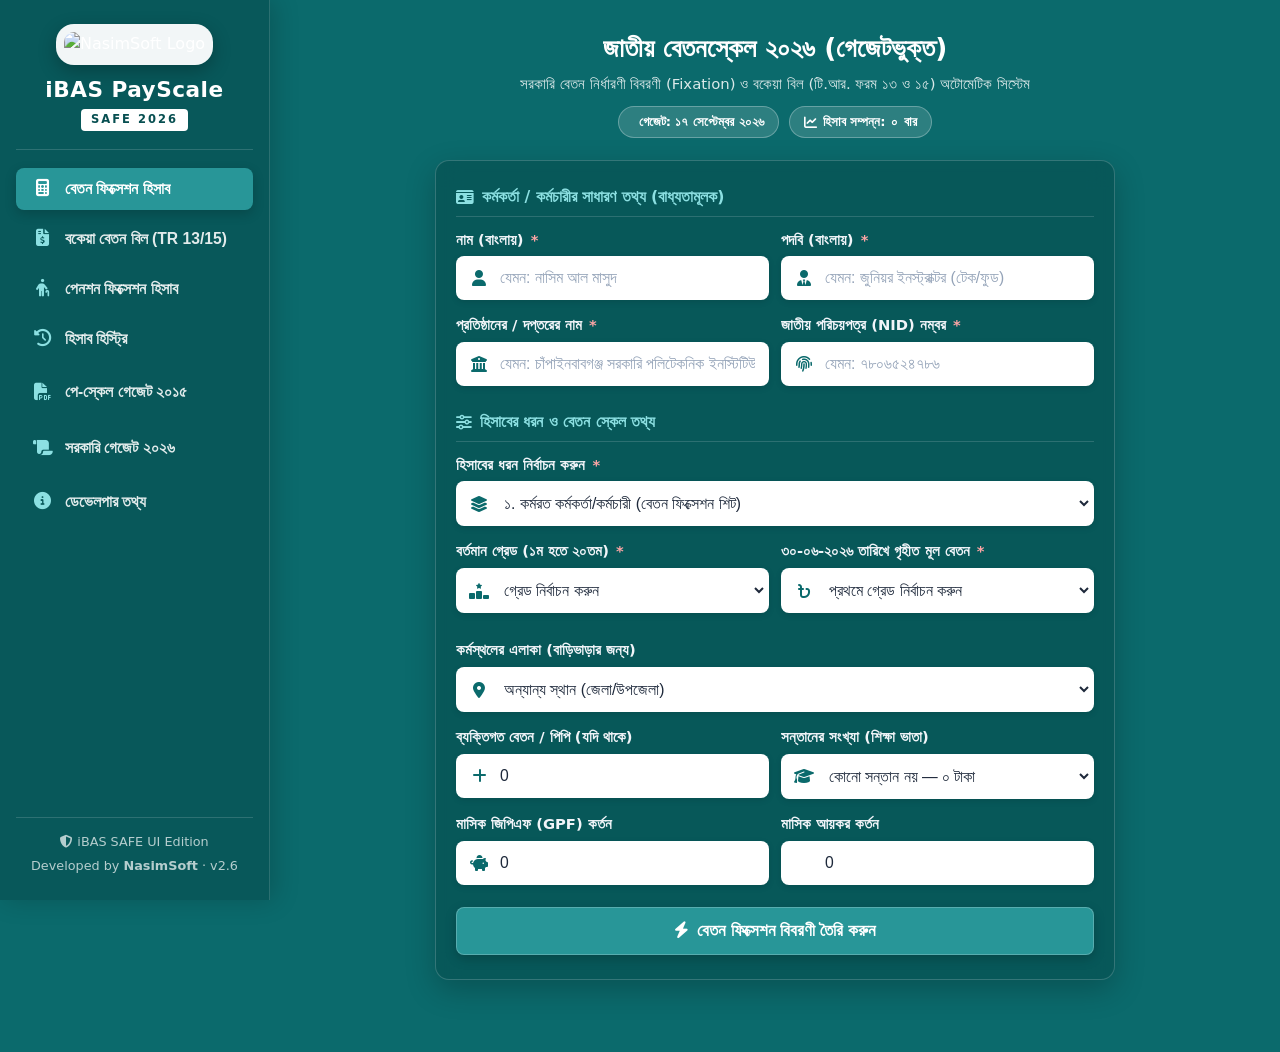
==== commit 7b402bc9: "Update index.html" ====
--- a/payscale/index.html
+++ b/payscale/index.html
@@ -3,61 +3,31 @@
 <head>
     <meta charset="UTF-8">
     <meta name="viewport" content="width=device-width, initial-scale=1.0, maximum-scale=5.0">
-    <meta name="description" content="জাতীয় বেতনস্কেল ২০২৬ (গেজেটভুক্ত) - পূর্ণাঙ্গ হিসাব ও বকেয়া বিল সিস্টেম by NasimSoft">
-    <title>জাতীয় বেতনস্কেল ২০২৬ | ফিক্সেশন ও বকেয়া বিল সিস্টেম</title>
+    <meta name="description" content="জাতীয় বেতনস্কেল ২০২৬ (গেজেটভুক্ত) - iBAS SAFE Style পূর্ণাঙ্গ ফিক্সেশন ও বকেয়া বিল সিস্টেম by NasimSoft">
+    <title>জাতীয় বেতনস্কেল ২০২৬ | iBAS SAFE Edition - NasimSoft</title>
     
-    <!-- Kalpurush Font -->
+    <!-- Kalpurush Font & FontAwesome 6 -->
     <link href="https://fonts.maateen.me/kalpurush/font.css" rel="stylesheet">
+    <link rel="stylesheet" href="https://cdnjs.cloudflare.com/ajax/libs/font-awesome/6.5.1/css/all.min.css">
     
     <style>
         :root {
-            --primary: #047857;
-            --primary-hover: #065F46;
-            --primary-light: #ECFDF5;
-            --primary-border: #A7F3D0;
-            --secondary: #022C22;
+            --ibas-bg: #0B6A6C;
+            --ibas-bg-dark: #074F51;
+            --ibas-sidebar: #08585A;
+            --ibas-btn: #289698;
+            --ibas-btn-hover: #32ABB0;
+            --ibas-accent: #8CE0E2;
+            --ibas-card: #FFFFFF;
+            --ibas-input-bg: #FFFFFF;
+            --ibas-text: #1E293B;
+            --ibas-muted: #64748B;
+            --ibas-border: #CBD5E1;
+            --danger: #EF4444;
             --success: #10B981;
-            --danger: #EF4444;
-            --info: #059669;
-            --bg: #F0FDF4;
-            --surface: #FFFFFF;
-            --text-main: #1F2937;
-            --text-muted: #6B7280;
-            --border: #D1FAE5;
-            --navbar-bg: rgba(255, 255, 255, 0.92);
-            --navbar-border: rgba(167, 243, 208, 0.6);
-            --card-border: rgba(167, 243, 208, 0.7);
-            --input-bg: #F8FAFC;
-            --modal-bg: #FFFFFF;
-            --radius-lg: 18px;
-            --radius-md: 12px;
-            --radius-sm: 9px;
-            --shadow-sm: 0 2px 8px rgba(4, 120, 87, 0.06);
-            --shadow-md: 0 8px 28px rgba(4, 120, 87, 0.09);
-            --shadow-lg: 0 16px 48px rgba(4, 120, 87, 0.14);
-            --transition: all 0.3s cubic-bezier(0.22, 1, 0.36, 1);
-            --transition-fast: all 0.2s cubic-bezier(0.22, 1, 0.36, 1);
-        }
-
-        [data-theme="dark"] {
-            --primary: #34D399;
-            --primary-hover: #10B981;
-            --primary-light: #064E3B;
-            --primary-border: #065F46;
-            --secondary: #ECFDF5;
-            --success: #34D399;
-            --danger: #F87171;
-            --info: #6EE7B7;
-            --bg: #0B1F1A;
-            --surface: #122C25;
-            --text-main: #E5E7EB;
-            --text-muted: #9CA3AF;
-            --border: #1F4A3D;
-            --navbar-bg: rgba(11, 31, 26, 0.92);
-            --navbar-border: rgba(6, 95, 70, 0.5);
-            --card-border: rgba(6, 95, 70, 0.6);
-            --input-bg: #0F2922;
-            --modal-bg: #122C25;
+            --radius-lg: 14px;
+            --radius-md: 8px;
+            --shadow: 0 10px 30px rgba(0, 0, 0, 0.22);
         }
 
         * { box-sizing: border-box; margin: 0; padding: 0; }
@@ -65,107 +35,392 @@
 
         body {
             font-family: 'Kalpurush', system-ui, -apple-system, sans-serif;
-            background: var(--bg);
-            color: var(--text-main);
+            background: var(--ibas-bg);
+            color: #FFFFFF;
             line-height: 1.55;
             min-height: 100vh;
-            transition: background 0.35s ease, color 0.35s ease;
-        }
-
-        .navbar {
-            background: var(--navbar-bg);
-            backdrop-filter: blur(16px);
-            box-shadow: 0 1px 0 var(--navbar-border), 0 4px 20px rgba(4, 120, 87, 0.04);
+            overflow-x: hidden;
+        }
+
+        /* ========== APP SHELL (SIDEBAR FOR WEB, BOTTOM NAV FOR MOBILE) ========== */
+        .app-layout {
+            display: flex;
+            min-height: 100vh;
+        }
+
+        /* Desktop Sidebar (Web View) */
+        .sidebar {
+            width: 270px;
+            background: var(--ibas-sidebar);
+            border-right: 1px solid rgba(255, 255, 255, 0.14);
+            display: flex;
+            flex-direction: column;
+            justify-content: space-between;
+            padding: 24px 16px;
+            position: fixed;
+            top: 0;
+            left: 0;
+            bottom: 0;
+            z-index: 300;
+            box-shadow: 4px 0 24px rgba(0, 0, 0, 0.18);
+        }
+
+        .brand-box {
+            text-align: center;
+            padding-bottom: 18px;
+            border-bottom: 1px solid rgba(255, 255, 255, 0.15);
+            margin-bottom: 18px;
+        }
+
+        .brand-box img {
+            width: 78px;
+            height: 78px;
+            object-fit: contain;
+            background: rgba(255, 255, 255, 0.95);
+            padding: 8px;
+            border-radius: 18px;
+            box-shadow: 0 6px 18px rgba(0, 0, 0, 0.25);
+            margin-bottom: 8px;
+        }
+
+        .brand-title {
+            font-size: 1.35rem;
+            font-weight: 800;
+            letter-spacing: 0.5px;
+            color: #FFFFFF;
+        }
+
+        .brand-sub {
+            display: inline-block;
+            background: #FFFFFF;
+            color: var(--ibas-bg-dark);
+            font-weight: 800;
+            font-size: 0.72rem;
+            padding: 2px 10px;
+            border-radius: 4px;
+            letter-spacing: 2px;
+            margin-top: 3px;
+        }
+
+        .side-nav {
+            list-style: none;
+            display: flex;
+            flex-direction: column;
+            gap: 8px;
+        }
+
+        .side-nav li button, .side-nav li a {
+            width: 100%;
+            display: flex;
+            align-items: center;
+            gap: 12px;
+            padding: 12px 15px;
+            border-radius: var(--radius-md);
+            border: none;
+            background: transparent;
+            color: rgba(255, 255, 255, 0.88);
+            font-family: 'Kalpurush', sans-serif;
+            font-size: 0.98rem;
+            font-weight: 600;
+            text-align: left;
+            cursor: pointer;
+            text-decoration: none;
+            transition: all 0.22s ease;
+        }
+
+        .side-nav li button i, .side-nav li a i {
+            width: 22px;
+            text-align: center;
+            font-size: 1.08rem;
+            color: var(--ibas-accent);
+        }
+
+        .side-nav li button:hover, .side-nav li a:hover, .side-nav li button.active {
+            background: var(--ibas-btn);
+            color: #FFFFFF;
+            box-shadow: 0 4px 12px rgba(0, 0, 0, 0.18);
+        }
+
+        .side-nav li button.active i { color: #FFFFFF; }
+
+        .sidebar-footer {
+            text-align: center;
+            font-size: 0.8rem;
+            color: rgba(255, 255, 255, 0.7);
+            padding-top: 14px;
+            border-top: 1px solid rgba(255, 255, 255, 0.15);
+        }
+
+        /* Main Content Area */
+        .main-content {
+            flex: 1;
+            margin-left: 270px;
+            padding: 28px 20px 50px;
+            display: flex;
+            flex-direction: column;
+            align-items: center;
+        }
+
+        .container {
+            width: 100%;
+            max-width: 680px;
+        }
+
+        /* Mobile Top Header */
+        .mobile-top-bar {
+            display: none;
+            align-items: center;
+            justify-content: space-between;
+            background: var(--ibas-sidebar);
+            padding: 10px 16px;
             position: sticky;
             top: 0;
-            z-index: 200;
-            border-bottom: 1px solid var(--navbar-border);
-        }
-
-        .nav-container {
-            max-width: 920px;
-            margin: 0 auto;
+            z-index: 250;
+            border-bottom: 1px solid rgba(255, 255, 255, 0.15);
+            box-shadow: 0 4px 14px rgba(0,0,0,0.2);
+        }
+
+        .mobile-top-brand {
             display: flex;
-            justify-content: space-between;
             align-items: center;
-            padding: 10px 18px;
-            height: 58px;
-        }
-
-        .nav-logo { display: flex; align-items: center; gap: 10px; text-decoration: none; }
-        .nav-logo img { height: 38px; width: auto; }
-
-        .main-wrapper { padding: 26px 16px 40px; }
-        .container { max-width: 660px; margin: 0 auto; }
-        .header { text-align: center; margin-bottom: 24px; }
-        .header h1 { font-size: 1.65rem; color: var(--secondary); font-weight: 700; margin-bottom: 5px; }
-        .header p { font-size: 0.95rem; color: var(--text-muted); margin-bottom: 14px; }
-
-        .counter-badge {
+            gap: 10px;
+        }
+
+        .mobile-top-brand img {
+            width: 38px;
+            height: 38px;
+            background: #fff;
+            padding: 4px;
+            border-radius: 9px;
+        }
+
+        /* Hero Banner */
+        .ibas-hero {
+            text-align: center;
+            margin-bottom: 22px;
+        }
+
+        .ibas-hero h1 {
+            font-size: 1.65rem;
+            font-weight: 800;
+            color: #FFFFFF;
+            margin-bottom: 4px;
+        }
+
+        .ibas-hero p {
+            font-size: 0.93rem;
+            color: rgba(255, 255, 255, 0.85);
+            margin-bottom: 10px;
+        }
+
+        .badge-row {
+            display: flex;
+            justify-content: center;
+            gap: 10px;
+            flex-wrap: wrap;
+        }
+
+        .ibas-badge {
+            background: rgba(255, 255, 255, 0.14);
+            border: 1px solid rgba(255, 255, 255, 0.28);
+            color: #FFFFFF;
+            padding: 5px 14px;
+            border-radius: 999px;
+            font-size: 0.82rem;
+            font-weight: 600;
             display: inline-flex;
             align-items: center;
             gap: 6px;
-            background: linear-gradient(135deg, #ECFDF5, #D1FAE5);
-            color: var(--primary);
-            padding: 6px 16px;
-            border-radius: 9999px;
-            font-size: 0.88rem;
+        }
+
+        /* iBAS Style Form Container */
+        .ibas-panel {
+            background: rgba(7, 79, 81, 0.65);
+            backdrop-filter: blur(12px);
+            border: 1px solid rgba(255, 255, 255, 0.18);
+            border-radius: var(--radius-lg);
+            padding: 24px 20px;
+            box-shadow: var(--shadow);
+            margin-bottom: 22px;
+        }
+
+        .section-tag {
+            font-size: 0.98rem;
+            font-weight: 700;
+            color: var(--ibas-accent);
+            margin-bottom: 12px;
+            display: flex;
+            align-items: center;
+            gap: 8px;
+            border-bottom: 1px solid rgba(255, 255, 255, 0.15);
+            padding-bottom: 6px;
+        }
+
+        .form-group { margin-bottom: 14px; }
+        .form-group label {
+            display: block;
+            font-size: 0.92rem;
             font-weight: 600;
-            border: 1px solid var(--primary-border);
-        }
-
-        .card {
-            background: var(--surface);
-            border-radius: var(--radius-lg);
-            padding: 26px 22px;
-            margin-bottom: 20px;
-            border: 1px solid var(--card-border);
-            box-shadow: var(--shadow-md);
-        }
-
-        .form-group { margin-bottom: 16px; }
-        .form-group label { display: block; font-size: 0.96rem; font-weight: 600; margin-bottom: 6px; color: var(--secondary); }
+            margin-bottom: 5px;
+            color: #F1F5F9;
+        }
+        .form-group label span.req { color: #FCA5A5; margin-left: 2px; }
+
+        /* iBAS SAFE White Input Box with Left Icon */
+        .input-icon-wrap {
+            position: relative;
+            display: flex;
+            align-items: center;
+            background: var(--ibas-input-bg);
+            border-radius: var(--radius-md);
+            overflow: hidden;
+            box-shadow: 0 2px 6px rgba(0, 0, 0, 0.12);
+            border: 2px solid transparent;
+            transition: border-color 0.2s ease;
+        }
+
+        .input-icon-wrap:focus-within {
+            border-color: var(--ibas-accent);
+        }
+
+        .input-icon-wrap i.left-ico {
+            width: 42px;
+            text-align: center;
+            color: var(--ibas-bg);
+            font-size: 1rem;
+            flex-shrink: 0;
+        }
+
         .form-control {
             width: 100%;
-            padding: 11px 14px;
-            border: 1.5px solid var(--border);
-            border-radius: var(--radius-sm);
-            font-size: 1rem;
+            padding: 11px 12px 11px 0;
+            border: none;
             outline: none;
-            background: var(--input-bg);
-            color: var(--text-main);
-            font-family: 'Kalpurush', system-ui, sans-serif;
-        }
-        .form-control:focus { background: var(--surface); border-color: var(--primary); }
+            background: transparent;
+            color: var(--ibas-text);
+            font-size: 0.98rem;
+            font-family: 'Kalpurush', sans-serif;
+            font-weight: 500;
+        }
+
+        .form-control::placeholder {
+            color: #94A3B8;
+            font-weight: 400;
+        }
 
         .grid-2 { display: grid; grid-template-columns: 1fr 1fr; gap: 12px; }
-        @media (max-width: 520px) { .grid-2 { grid-template-columns: 1fr; } }
-
-        .btn-submit {
+        @media (max-width: 560px) { .grid-2 { grid-template-columns: 1fr; } }
+
+        /* iBAS Login Style Button */
+        .btn-ibas {
             width: 100%;
-            background: linear-gradient(135deg, #047857 0%, #059669 100%);
-            color: white;
+            background: var(--ibas-btn);
+            color: #FFFFFF;
+            border: 1px solid rgba(255, 255, 255, 0.22);
+            padding: 13px 16px;
+            border-radius: var(--radius-md);
+            font-size: 1.05rem;
+            font-weight: 700;
+            cursor: pointer;
+            transition: all 0.25s ease;
+            font-family: 'Kalpurush', sans-serif;
+            display: flex;
+            align-items: center;
+            justify-content: center;
+            gap: 8px;
+            box-shadow: 0 4px 12px rgba(0, 0, 0, 0.2);
+            margin-top: 8px;
+        }
+
+        .btn-ibas:hover {
+            background: var(--ibas-btn-hover);
+            transform: translateY(-1px);
+        }
+
+        .btn-ibas.secondary {
+            background: rgba(255, 255, 255, 0.12);
+            margin-top: 8px;
+            font-size: 0.92rem;
+            padding: 9px;
+        }
+
+        .advanced-box {
+            margin: 14px 0;
+            padding: 14px;
+            border: 1px solid rgba(255, 255, 255, 0.2);
+            border-radius: 12px;
+            background: rgba(0, 0, 0, 0.14);
+        }
+
+        .info-alert {
+            background: rgba(255, 255, 255, 0.12);
+            border-left: 4px solid var(--ibas-accent);
+            padding: 10px 12px;
+            border-radius: 6px;
+            font-size: 0.85rem;
+            margin-top: 10px;
+            color: #E2E8F0;
+        }
+
+        .scale-table-wrap { margin-top: 10px; border-radius: 8px; overflow: hidden; display: none; background: #fff; color: #1e293b; }
+        .scale-table-wrap.open { display: block; }
+        .scale-table { width: 100%; border-collapse: collapse; font-size: 0.84rem; }
+        .scale-table th, .scale-table td { padding: 6px 10px; border-bottom: 1px solid #e2e8f0; text-align: left; }
+        .scale-table th { background: #0B6A6C; color: #fff; }
+
+        /* Mobile Bottom App Navbar */
+        .mobile-bottom-nav {
+            display: none;
+            position: fixed;
+            bottom: 0;
+            left: 0;
+            right: 0;
+            height: 64px;
+            background: var(--ibas-bg-dark);
+            border-top: 1px solid rgba(255, 255, 255, 0.18);
+            z-index: 400;
+            justify-content: space-around;
+            align-items: center;
+            box-shadow: 0 -4px 20px rgba(0, 0, 0, 0.28);
+        }
+
+        .mobile-bottom-nav button {
+            flex: 1;
+            height: 100%;
+            background: none;
             border: none;
-            padding: 13px;
-            border-radius: var(--radius-sm);
-            font-size: 1.08rem;
-            font-weight: 600;
+            color: rgba(255, 255, 255, 0.7);
+            font-family: 'Kalpurush', sans-serif;
+            font-size: 0.75rem;
+            display: flex;
+            flex-direction: column;
+            align-items: center;
+            justify-content: center;
+            gap: 4px;
             cursor: pointer;
-            margin-top: 6px;
-            box-shadow: 0 4px 16px rgba(4, 120, 87, 0.28);
-            font-family: 'Kalpurush', system-ui, sans-serif;
-        }
-
-        .footer-top { text-align: center; margin-top: 20px; padding-top: 14px; border-top: 1px solid var(--border); }
-        .footer-credit { font-size: 0.88rem; color: var(--text-muted); }
-        .footer-credit a { color: var(--primary); text-decoration: none; font-weight: 700; }
+            transition: 0.2s;
+        }
+
+        .mobile-bottom-nav button i { font-size: 1.15rem; }
+        .mobile-bottom-nav button.active, .mobile-bottom-nav button:hover {
+            color: #FFFFFF;
+            background: rgba(40, 150, 152, 0.35);
+            font-weight: 700;
+        }
+
+        @media (max-width: 860px) {
+            .sidebar { display: none; }
+            .mobile-top-bar { display: flex; }
+            .main-content { margin-left: 0; padding: 18px 12px 84px; }
+            .mobile-bottom-nav { display: flex; }
+        }
 
         /* Modals */
         .modal-overlay {
             position: fixed;
             inset: 0;
-            background: rgba(2, 44, 34, 0.78);
-            backdrop-filter: blur(8px);
+            background: rgba(4, 38, 40, 0.85);
+            backdrop-filter: blur(6px);
             opacity: 0;
             visibility: hidden;
             display: flex;
@@ -173,287 +428,308 @@
             justify-content: center;
             z-index: 1000;
             padding: 12px;
-            transition: opacity 0.3s ease, visibility 0.3s;
+            transition: 0.25s ease;
         }
         .modal-overlay.active { opacity: 1; visibility: visible; }
 
         .modal-content {
-            background: var(--modal-bg);
+            background: #FFFFFF;
+            color: #1E293B;
             width: 100%;
-            max-width: 520px;
-            border-radius: 20px;
-            padding: 16px 18px 14px;
-            box-shadow: 0 28px 70px rgba(2, 44, 34, 0.25);
-            border: 2px solid var(--primary-border);
-            position: relative;
-            max-height: 92vh;
+            max-width: 540px;
+            border-radius: 16px;
+            padding: 18px;
+            box-shadow: 0 25px 60px rgba(0,0,0,0.4);
+            max-height: 90vh;
             overflow-y: auto;
         }
 
         .modal-header {
             font-size: 1.08rem;
             font-weight: 700;
-            color: var(--secondary);
-            margin-bottom: 6px;
+            color: var(--ibas-bg-dark);
+            margin-bottom: 8px;
             display: flex;
             justify-content: space-between;
             align-items: center;
-            border-bottom: 1.5px solid var(--border);
+            border-bottom: 2px solid #E2E8F0;
             padding-bottom: 8px;
         }
 
-        .close-btn { background: none; border: none; font-size: 1.15rem; color: var(--danger); cursor: pointer; padding: 2px 7px; }
-        .modal-footer { display: flex; gap: 8px; margin-top: 10px; border-top: 1.5px solid var(--border); padding-top: 10px; }
-
-        .btn-nav, .btn-primary, .btn-cancel, .btn-confirm {
-            flex: 1;
-            padding: 9px 10px;
-            border-radius: var(--radius-sm);
-            border: none;
-            cursor: pointer;
-            font-family: 'Kalpurush', system-ui, sans-serif;
-            font-size: 0.93rem;
-            font-weight: 600;
-        }
-        .btn-nav, .btn-cancel { background: var(--input-bg); color: var(--text-main); border: 1px solid var(--border); }
-        .btn-primary, .btn-confirm { background: var(--primary); color: white; }
-        .btn-group { display: flex; gap: 8px; margin-top: 12px; }
-
-        .slide-indicator {
-            font-size: 0.75rem;
-            color: var(--text-muted);
-            font-weight: 600;
-            background: var(--primary-light);
-            display: inline-block;
-            padding: 2px 10px;
-            border-radius: 20px;
-            border: 1px solid var(--primary-border);
-        }
-        .indicator-wrapper { text-align: center; margin-bottom: 4px; }
-        #slideContent { min-height: 180px; }
-
-        .sec-title { font-size: 0.96rem; font-weight: 700; color: var(--secondary); border-bottom: 1.5px solid var(--border); padding-bottom: 4px; margin: 4px 0 6px; }
-        .item-row { display: flex; justify-content: space-between; align-items: center; padding: 3.5px 0; font-size: 0.84rem; border-bottom: 1px dashed var(--border); gap: 8px; }
+        .close-btn { background: none; border: none; font-size: 1.2rem; color: var(--danger); cursor: pointer; }
+        .sec-title { font-size: 0.95rem; font-weight: 700; color: var(--ibas-bg-dark); border-bottom: 1.5px solid #E2E8F0; padding-bottom: 4px; margin: 6px 0; }
+        .stage-box { padding: 10px; margin-bottom: 8px; border-radius: 10px; border: 1px solid #CBD5E1; background: #F8FAFC; }
+        .item-row { display: flex; justify-content: space-between; padding: 4px 0; font-size: 0.85rem; border-bottom: 1px dashed #CBD5E1; gap: 8px; }
         .item-row:last-child { border-bottom: none; }
-        .item-row span:last-child { font-weight: 600; text-align: right; white-space: nowrap; }
-        .item-row.sub { color: var(--text-muted); font-size: 0.8rem; }
-        .item-row.highlight, .item-row.deduct { padding: 5px 10px; font-size: 0.84rem; margin: 3px 0; border-radius: 7px; border: none; font-weight: 600; }
-        .item-row.highlight { background: var(--primary-light); color: var(--primary); }
-        .item-row.deduct { background: #FEF2F2; color: var(--danger); }
-
-        #slideContent .desc-box { font-size: 0.78rem; padding: 7px 10px; margin: 5px 0 2px; border: 1.5px solid var(--primary-border); border-radius: 8px; background: var(--primary-light); line-height: 1.4; }
-        #slideContent .stage-box { padding: 8px 10px; margin-bottom: 6px; border-radius: 10px; border: 1.5px solid var(--border); background: var(--surface); }
-        #slideContent .stage-header { margin-bottom: 3px; display: flex; justify-content: space-between; align-items: center; }
-        #slideContent .badge { font-size: 0.68rem; padding: 2px 7px; border-radius: 5px; font-weight: 600; background: var(--primary-light); color: var(--primary); }
-
-        .nav-actions { display: flex; align-items: center; gap: 6px; }
-        .icon-btn { width: 36px; height: 36px; border-radius: 50%; border: 1.5px solid var(--border); background: var(--surface); color: var(--text-main); display: flex; align-items: center; justify-content: center; cursor: pointer; }
-        .menu-3dot { position: relative; }
-        .menu-3dot-dropdown { position: absolute; top: calc(100% + 10px); right: 0; min-width: 240px; background: var(--surface); border-radius: 14px; box-shadow: 0 12px 40px rgba(2, 44, 34, 0.14); z-index: 400; opacity: 0; visibility: hidden; padding: 6px; }
-        .menu-3dot.open .menu-3dot-dropdown { opacity: 1; visibility: visible; }
-        .menu-3dot-dropdown a { display: flex; align-items: center; gap: 8px; padding: 10px 14px; color: var(--text-main); text-decoration: none; font-size: 0.92rem; border-radius: 10px; }
-        .menu-divider { height: 1px; background: var(--border); margin: 4px 8px; }
-        .menu-label { padding: 6px 14px 4px; font-size: 0.72rem; font-weight: 700; color: var(--text-muted); }
-
-        .compare-card { background: linear-gradient(135deg, var(--primary-light) 0%, var(--surface) 100%); border: 1.5px solid var(--primary-border); border-radius: 14px; padding: 10px 12px; margin-bottom: 8px; }
-        .compare-title { font-size: 0.85rem; font-weight: 700; color: var(--primary); margin-bottom: 6px; text-align: center; }
-        .compare-grid { display: grid; grid-template-columns: 1fr auto 1fr; gap: 8px; align-items: center; }
-        .compare-box { text-align: center; padding: 6px; border-radius: 10px; background: var(--surface); border: 1px solid var(--border); }
-        .compare-box .label { font-size: 0.72rem; color: var(--text-muted); }
-        .compare-box .value { font-size: 0.92rem; font-weight: 700; color: var(--text-main); }
-        .compare-increase { margin-top: 6px; text-align: center; font-size: 0.84rem; font-weight: 700; color: var(--success); background: rgba(16, 185, 129, 0.12); padding: 4px 8px; border-radius: 8px; }
-
-        .slide-dots { display: flex; justify-content: center; gap: 7px; margin: 6px 0 2px; }
-        .slide-dot { width: 8px; height: 8px; border-radius: 50%; background: var(--border); border: none; cursor: pointer; }
-        .slide-dot.active { background: var(--primary); transform: scale(1.25); }
-
-        .share-row { display: flex; gap: 8px; margin-top: 8px; width: 100%; }
-        .share-btn { flex: 1; padding: 9px 8px; border-radius: var(--radius-sm); border: 1.5px solid var(--border); background: var(--surface); color: var(--text-main); font-family: 'Kalpurush', sans-serif; font-size: 0.88rem; font-weight: 600; cursor: pointer; }
-
-        .scale-table-wrap { margin-top: 10px; border: 1px solid var(--border); border-radius: 10px; overflow: hidden; display: none; }
-        .scale-table-wrap.open { display: block; }
-        .scale-table { width: 100%; border-collapse: collapse; font-size: 0.82rem; }
-        .scale-table th, .scale-table td { padding: 5px 8px; border-bottom: 1px solid var(--border); text-align: left; }
-        .scale-table th { background: var(--primary-light); color: var(--primary); }
-
-        .btn-scale-toggle { width: 100%; margin-top: 8px; padding: 9px; border-radius: var(--radius-sm); border: 1.5px dashed var(--primary-border); background: transparent; color: var(--primary); font-family: 'Kalpurush', sans-serif; font-weight: 600; cursor: pointer; }
-
-        .gazette-status { display:inline-flex; align-items:center; gap:6px; margin-top:8px; padding:5px 12px; border-radius:999px; background:var(--primary-light); color:var(--primary); border:1px solid var(--primary-border); font-size:.78rem; font-weight:700; }
-        .advanced-box { margin:14px 0 18px; padding:14px; border:1px solid var(--border); border-radius:14px; background:linear-gradient(135deg,var(--primary-light),transparent); }
-        .advanced-title { font-weight:800; color:var(--secondary); margin-bottom:10px; display:flex; justify-content:space-between; }
-        .form-group.compact { margin-bottom:10px; }
-        .deduction-auto-box { margin:14px 0; padding:14px 16px; border:1px solid rgba(4,120,87,.22); border-radius:14px; background:linear-gradient(135deg,rgba(4,120,87,.07),rgba(245,158,11,.06)); }
-        .deduction-auto-title { font-weight:800; color:var(--primary); margin-bottom:10px; }
-        .deduction-auto-grid { display:grid; grid-template-columns:repeat(3,1fr); gap:8px; }
-        .deduction-auto-grid>div { padding:9px 10px; border-radius:10px; background:var(--surface); display:flex; justify-content:space-between; font-size:13px; }
-        .deduction-auto-grid .total { grid-column:1/-1; border:1px solid rgba(4,120,87,.2); font-weight:800; }
-        .pension-mode-box { margin-bottom:18px; padding:14px 16px; border:1px solid var(--border); border-radius:14px; }
-        .pension-info { margin-top:8px; padding:10px 12px; border-radius:10px; background:rgba(34,197,94,.08); font-size:13px; }
-
-        #pensionFields, #arrearFields { display:none; }
-        body.pension-mode .employee-only, body.pension-mode .arrear-only { display:none!important; }
-        body.pension-mode #pensionFields { display:block; }
-        body.arrear-mode .employee-extra { display:none!important; }
-        body.arrear-mode #arrearFields { display:block; }
-
-        .toast { position: fixed; bottom: 24px; left: 50%; transform: translateX(-50%) translateY(20px); background: var(--secondary); color: #fff; padding: 10px 18px; border-radius: 9999px; font-size: 0.9rem; opacity: 0; pointer-events: none; transition: all 0.3s ease; z-index: 2000; }
-        .toast.show { opacity: 1; transform: translateX(-50%) translateY(0); }
-
-        /* ========== PRINT STYLES (TR Form 13 + Arrear Statement Sheet) ========== */
+        .item-row span:last-child { font-weight: 700; }
+        .item-row.highlight { background: #E6F4F4; color: var(--ibas-bg-dark); padding: 6px 8px; border-radius: 6px; border: none; margin: 3px 0; }
+        .modal-footer { display: flex; gap: 8px; margin-top: 12px; border-top: 1px solid #E2E8F0; padding-top: 10px; flex-wrap: wrap; }
+        .btn-modal { flex: 1; padding: 10px; border-radius: 8px; border: none; font-family: 'Kalpurush', sans-serif; font-weight: 700; cursor: pointer; font-size: 0.92rem; }
+        .btn-modal.primary { background: var(--ibas-bg); color: #fff; }
+        .btn-modal.outline { background: #F1F5F9; color: #334155; border: 1px solid #CBD5E1; }
+
+        #pensionFields, #arrearFields { display: none; }
+        body.pension-mode .employee-only, body.pension-mode .arrear-only { display: none !important; }
+        body.pension-mode #pensionFields { display: block; }
+        body.arrear-mode .employee-extra { display: none !important; }
+        body.arrear-mode #arrearFields { display: block; }
+
+        .toast { position: fixed; bottom: 75px; left: 50%; transform: translateX(-50%); background: #022c22; color: #fff; padding: 10px 20px; border-radius: 999px; font-size: 0.9rem; opacity: 0; pointer-events: none; transition: 0.3s; z-index: 2000; }
+        .toast.show { opacity: 1; }
+
+        /* ========== PRINT STYLES: 2 PAGES PORTRAIT (TR 13 / TR 15) + 1 PAGE LANDSCAPE (ARREAR SHEET) ========== */
         .print-only { display: none; }
         @media print {
-            @page { size: A4 portrait; margin: 8mm 10mm; }
-            body { background: white !important; color: #000 !important; font-size: 9.5pt !important; line-height: 1.3 !important; -webkit-print-color-adjust: exact !important; print-color-adjust: exact !important; }
+            @page { size: A4 portrait; margin: 7mm 9mm; }
+            @page portrait_page { size: A4 portrait; margin: 7mm 9mm; }
+            @page landscape_page { size: A4 landscape; margin: 8mm 10mm; }
+
+            body { background: #FFFFFF !important; color: #000000 !important; font-size: 9pt !important; line-height: 1.28 !important; -webkit-print-color-adjust: exact !important; print-color-adjust: exact !important; }
             .no-print { display: none !important; }
             .print-only { display: block !important; }
 
-            .page-break { page-break-before: always; break-before: page; }
+            .print-portrait-page { page: portrait_page; page-break-after: always; break-after: page; }
+            .print-landscape-page { page: landscape_page; page-break-before: always; break-before: page; }
+
+            /* TR Form Common Styles */
+            .tr-top { display: flex; justify-content: space-between; align-items: flex-start; margin-bottom: 3px; font-size: 9pt; }
+            .tr-title { text-align: center; flex: 1; }
+            .tr-title h2 { font-size: 12.5pt; font-weight: bold; }
+            .tr-meta-line { margin: 2.5px 0; font-size: 9pt; display: flex; justify-content: space-between; gap: 6px; flex-wrap: wrap; }
+            .tr-code-boxes { display: inline-flex; border: 1px solid #000; vertical-align: middle; margin-left: 4px; }
+            .tr-code-boxes span { width: 16px; height: 16px; border-right: 1px solid #000; display: inline-flex; align-items: center; justify-content: center; font-weight: bold; font-size: 9pt; }
+            .tr-code-boxes span:last-child { border-right: none; }
+
+            .tr-table { width: 100%; border-collapse: collapse; margin-top: 3px; font-size: 8.4pt; }
+            .tr-table th, .tr-table td { border: 1px solid #000; padding: 1.5px 4px; }
+            .tr-table th { text-align: center; font-weight: bold; background: #f3f4f6 !important; }
+            .tr-table td.chk-col { width: 20px; text-align: center; }
+            .tr-table td.code-col { width: 72px; text-align: center; }
+            .tr-table td.amt-taka { width: 80px; text-align: right; font-weight: bold; font-size: 9pt; }
+            .tr-table td.amt-poisha { width: 34px; text-align: center; font-weight: bold; }
+            .tr-sec-row td { font-weight: bold; background: #eaeaea !important; }
+            .chk-box { display: inline-block; width: 8px; height: 8px; border: 1px solid #000; }
+
+            /* TR-15 Left Instructions Layout */
+            .tr15-split { display: grid; grid-template-columns: 32% 68%; gap: 8px; margin-top: 4px; }
+            .tr15-instructions { font-size: 8pt; line-height: 1.35; text-align: justify; border-right: 1px dashed #000; padding-right: 6px; }
+            .tr15-instructions ol { padding-left: 14px; }
+            .tr15-instructions li { margin-bottom: 4px; }
+
+            /* Page 2 Backside Styles */
+            .tr-back-box { border: 1px solid #000; padding: 8px 10px; margin-bottom: 8px; font-size: 8.8pt; }
+            .sig-grid-3 { display: grid; grid-template-columns: repeat(3, 1fr); gap: 16px; margin-top: 26px; text-align: center; }
+            .sig-line { border-top: 1px solid #000; padding-top: 3px; font-size: 8.8pt; }
+
+            /* Page 3 Landscape Arrear Table */
+            .arrear-sheet-header { text-align: center; margin-bottom: 8px; line-height: 1.4; }
+            .arrear-sheet-header h2 { font-size: 13pt; font-weight: bold; }
+            .arrear-stmt-table { width: 100%; border-collapse: collapse; font-size: 9.5pt; margin-top: 6px; }
+            .arrear-stmt-table th, .arrear-stmt-table td { border: 1px solid #000; padding: 4px 5px; text-align: center; }
+            .arrear-stmt-table th { font-weight: bold; background: #f1f5f9 !important; }
+            .arrear-stmt-table tr.total-row td { font-weight: bold; background: #e2e8f0 !important; font-size: 10pt; }
 
             /* Fixation Sheet Print */
-            .print-header { text-align: center; margin-bottom: 8px; border-bottom: 1.5px solid #000; padding-bottom: 6px; }
-            .print-header h1 { font-size: 13pt; margin-bottom: 2px; }
-            .fixation-sheet-table { width: 100%; border-collapse: collapse; margin-bottom: 10px; }
-            .fixation-sheet-table td { padding: 2.5px 4px; font-size: 9.8pt; vertical-align: top; }
+            .fixation-sheet-table { width: 100%; border-collapse: collapse; margin-bottom: 8px; }
+            .fixation-sheet-table td { padding: 2.5px 4px; font-size: 9.6pt; vertical-align: top; }
             .fixation-sheet-table td.num-col { width: 34px; font-weight: bold; }
             .fixation-sheet-table td.colon-col { width: 14px; text-align: center; }
             .fixation-sheet-table td.val-col { font-weight: 600; width: 38%; }
-            .audit-box { margin-top: 10px; border-top: 1.5px solid #000; padding-top: 8px; font-size: 9.5pt; text-align: justify; line-height: 1.45; }
-            .sig-row { display: flex; justify-content: space-between; margin: 26px 20px 10px; }
-            .sig-col { border-top: 1px solid #000; width: 180px; text-align: center; padding-top: 3px; font-size: 9.5pt; }
-
-            /* Page 1: TR Form No 13 (বেতন বিল) */
-            .tr13-top { display: flex; justify-content: space-between; align-items: flex-start; margin-bottom: 4px; font-size: 9.5pt; }
-            .tr13-title { text-align: center; flex: 1; }
-            .tr13-title h2 { font-size: 13pt; font-weight: bold; margin-bottom: 2px; }
-            .tr13-meta-line { margin: 3px 0; font-size: 9.5pt; display: flex; justify-content: space-between; gap: 8px; flex-wrap: wrap; }
-            .tr13-code-boxes { display: inline-flex; border: 1px solid #000; vertical-align: middle; margin-left: 6px; }
-            .tr13-code-boxes span { width: 18px; height: 18px; border-right: 1px solid #000; display: inline-flex; align-items: center; justify-content: center; font-weight: bold; font-size: 9.5pt; }
-            .tr13-code-boxes span:last-child { border-right: none; }
-
-            .tr13-table { width: 100%; border-collapse: collapse; margin-top: 4px; font-size: 8.8pt; }
-            .tr13-table th, .tr13-table td { border: 1px solid #000; padding: 1.8px 5px; }
-            .tr13-table th { text-align: center; font-weight: bold; background: #f8f8f8 !important; }
-            .tr13-table td.chk-col { width: 24px; text-align: center; }
-            .tr13-table td.code-col { width: 78px; text-align: center; }
-            .tr13-table td.rate-taka { width: 65px; text-align: right; }
-            .tr13-table td.rate-poisha { width: 38px; text-align: center; }
-            .tr13-table td.amt-taka { width: 85px; text-align: right; font-weight: bold; font-size: 9.5pt; }
-            .tr13-table td.amt-poisha { width: 40px; text-align: center; font-weight: bold; }
-            .tr13-sec-row td { font-weight: bold; background: #efefef !important; padding: 2px 6px; }
-            .chk-box { display: inline-block; width: 9px; height: 9px; border: 1px solid #000; }
-
-            .tr13-bottom { margin-top: 8px; font-size: 9.2pt; }
-            .tr13-sig-area { display: flex; justify-content: space-between; align-items: flex-end; margin-top: 14px; }
-            .stamp-box { width: 75px; height: 65px; border: 1px solid #000; display: flex; align-items: center; justify-content: center; text-align: center; font-size: 8.5pt; }
-
-            /* Page 2: Arrear Calculation Statement (বকেয়া বেতনের বিবরণী ছক) */
-            .arrear-sheet-header { text-align: center; margin-bottom: 10px; line-height: 1.45; }
-            .arrear-sheet-header h2 { font-size: 12pt; font-weight: bold; }
-            .arrear-sheet-header p { font-size: 10.5pt; font-weight: bold; }
-            .arrear-stmt-table { width: 100%; border-collapse: collapse; font-size: 9pt; margin-top: 6px; }
-            .arrear-stmt-table th, .arrear-stmt-table td { border: 1px solid #000; padding: 3.5px 4px; text-align: center; }
-            .arrear-stmt-table th { font-weight: bold; background: #f3f4f6 !important; }
-            .arrear-stmt-table tr.total-row td { font-weight: bold; background: #f9fafb !important; font-size: 9.5pt; }
         }
     </style>
 </head>
 <body>
 
-<div class="no-print">
-    <nav class="navbar">
-        <div class="nav-container">
-            <a href="#" class="nav-logo" aria-label="NasimSoft">
+<div class="no-print app-layout">
+    <!-- WEB VIEW SIDEBAR (Hidden on Mobile) -->
+    <aside class="sidebar">
+        <div>
+            <div class="brand-box">
                 <img src="https://raw.githubusercontent.com/nasimchapaipoly/nasim/refs/heads/main/payscale/file_00000000b7fc820888f08e0e1a23aca3.png" alt="NasimSoft Logo">
-            </a>
-            <div class="nav-actions">
-                <button type="button" class="icon-btn" onclick="openHistoryModal()" title="হিসাব হিস্ট্রি">📋</button>
-                <button type="button" class="icon-btn" id="themeToggle" onclick="toggleTheme()" title="ডার্ক/লাইট মোড">🌙</button>
-                <div class="menu-3dot" id="menu3dot">
-                    <button type="button" class="icon-btn menu-3dot-btn" id="menu3dotBtn" onclick="toggle3dotMenu(event)">⋮</button>
-                    <div class="menu-3dot-dropdown" id="menu3dotDropdown">
-                        <a href="#" onclick="close3dotMenu()">🏠 হোম</a>
-                        <div class="menu-divider"></div>
-                        <div class="menu-label">পে স্কেলের গেজেট</div>
-                        <a href="https://nasim.ceo.bd/payscale/ps2015.pdf" target="_blank" rel="noopener">📄 পে-স্কেল ২০১৫</a>
-                        <a href="https://objectstorage.ap-dcc-gazipur-1.oraclecloud15.com/n/axvjbnqprylg/b/V2Ministry/o/office-mof/2026/8/650d48d2-18b6-41ad-aef8-19dd39b4e973.pdf" target="_blank" rel="noopener">📜 সরকারি গেজেট ২০২৬</a>
-                        <div class="menu-divider"></div>
-                        <a href="#" onclick="close3dotMenu(); openContactModal(); return false;">✉️ যোগাযোগ</a>
+                <div class="brand-title">iBAS PayScale</div>
+                <div class="brand-sub">SAFE 2026</div>
+            </div>
+            <ul class="side-nav">
+                <li>
+                    <button type="button" id="sideTab_employee" class="active" onclick="switchMode('employee')">
+                        <i class="fa-solid fa-calculator"></i> বেতন ফিক্সেশন হিসাব
+                    </button>
+                </li>
+                <li>
+                    <button type="button" id="sideTab_arrear" onclick="switchMode('arrear')">
+                        <i class="fa-solid fa-file-invoice-dollar"></i> বকেয়া বেতন বিল (TR 13/15)
+                    </button>
+                </li>
+                <li>
+                    <button type="button" id="sideTab_pensioner" onclick="switchMode('pensioner')">
+                        <i class="fa-solid fa-person-cane"></i> পেনশন ফিক্সেশন হিসাব
+                    </button>
+                </li>
+                <li>
+                    <button type="button" onclick="openHistoryModal()">
+                        <i class="fa-solid fa-clock-rotate-left"></i> হিসাব হিস্ট্রি
+                    </button>
+                </li>
+                <li>
+                    <a href="https://nasim.ceo.bd/payscale/ps2015.pdf" target="_blank" rel="noopener">
+                        <i class="fa-solid fa-file-pdf"></i> পে-স্কেল গেজেট ২০১৫
+                    </a>
+                </li>
+                <li>
+                    <a href="https://objectstorage.ap-dcc-gazipur-1.oraclecloud15.com/n/axvjbnqprylg/b/V2Ministry/o/office-mof/2026/8/650d48d2-18b6-41ad-aef8-19dd39b4e973.pdf" target="_blank" rel="noopener">
+                        <i class="fa-solid fa-scroll"></i> সরকারি গেজেট ২০২৬
+                    </a>
+                </li>
+                <li>
+                    <button type="button" onclick="openContactModal()">
+                        <i class="fa-solid fa-circle-info"></i> ডেভেলপার তথ্য
+                    </button>
+                </li>
+            </ul>
+        </div>
+        <div class="sidebar-footer">
+            <div><i class="fa-solid fa-shield-halved"></i> iBAS SAFE UI Edition</div>
+            <div style="margin-top:4px;">Developed by <strong>NasimSoft</strong> · v2.6</div>
+        </div>
+    </aside>
+
+    <!-- MAIN CONTENT -->
+    <div style="flex:1; width:100%;">
+        <!-- Mobile Header -->
+        <header class="mobile-top-bar">
+            <div class="mobile-top-brand">
+                <img src="https://raw.githubusercontent.com/nasimchapaipoly/nasim/refs/heads/main/payscale/file_00000000b7fc820888f08e0e1a23aca3.png" alt="NasimSoft">
+                <div>
+                    <div style="font-weight:800;font-size:1.05rem;line-height:1.1;">iBAS PayScale</div>
+                    <div style="font-size:0.7rem;color:var(--ibas-accent);letter-spacing:1px;">SAFE EDITION 2026</div>
+                </div>
+            </div>
+            <button type="button" onclick="openContactModal()" style="background:none;border:none;color:#fff;font-size:1.25rem;cursor:pointer;">
+                <i class="fa-solid fa-circle-info"></i>
+            </button>
+        </header>
+
+        <main class="main-content">
+            <div class="container">
+                <div class="ibas-hero">
+                    <h1>জাতীয় বেতনস্কেল ২০২৬ (গেজেটভুক্ত)</h1>
+                    <p>সরকারি বেতন নির্ধারণী বিবরণী (Fixation) ও বকেয়া বিল (টি.আর. ফরম ১৩ ও ১৫) অটোমেটিক সিস্টেম</p>
+                    <div class="badge-row">
+                        <span class="ibas-badge"><i class="fa-solid fa-check-Double"></i> গেজেট: ১৭ সেপ্টেম্বর ২০২৬</span>
+                        <span class="ibas-badge"><i class="fa-solid fa-chart-line"></i> হিসাব সম্পন্ন: <span id="calcCount">০</span> বার</span>
                     </div>
                 </div>
-            </div>
-        </div>
-    </nav>
-
-    <div class="main-wrapper">
-        <div class="container">
-            <div class="header">
-                <h1>জাতীয় বেতনস্কেল ২০২৬ (গেজেটভুক্ত)</h1>
-                <p>বেতন নির্ধারণী বিবরণী (Fixation) ও বকেয়া বেতন বিল (টি.আর. ফরম-১৩ সহ) অটোমেটিক সিস্টেম</p>
-                <div class="counter-badge">
-                    হিসাব সম্পন্ন হয়েছে: <span id="calcCount">০</span> বার
-                </div>
-                <br>
-                <div class="gazette-status">✓ গেজেট প্রকাশ: ১৭ সেপ্টেম্বর ২০২৬ · কার্যকর: ১ জুলাই ২০২৬</div>
-            </div>
-
-            <div class="card">
-                <form id="payForm" onsubmit="return calculatePay(event)">
-                    <div class="pension-mode-box">
-                        <div class="form-group" style="margin-bottom:0;">
-                            <label for="personType">হিসাবের ধরন নির্বাচন করুন</label>
-                            <select id="personType" class="form-control" onchange="togglePersonType()">
-                                <option value="employee" selected>১. কর্মরত কর্মকর্তা/কর্মচারী (বেতন ফিক্সেশন হিসাব)</option>
-                                <option value="arrear">২. বকেয়া বেতন বিল হিসাব (টি.আর. ফরম নং ১৩ ও বকেয়া বিবরণী)</option>
-                                <option value="pensioner">৩. পেনশনভোগী (পেনশন ফিক্সেশন হিসাব)</option>
-                            </select>
+
+                <div class="ibas-panel">
+                    <form id="payForm" onsubmit="return calculatePay(event)">
+                        
+                        <!-- ১. কর্মকর্তা/কর্মচারীর বাধ্যতামূলক পরিচিতি তথ্য (ডামি হিন্টস সহ) -->
+                        <div class="section-tag">
+                            <i class="fa-solid fa-id-card"></i> কর্মকর্তা / কর্মচারীর সাধারণ তথ্য (বাধ্যতামূলক)
                         </div>
 
-                        <!-- Pension Fields -->
-                        <div id="pensionFields">
-                            <div class="form-group compact" style="margin-top:12px;">
-                                <label for="currentPension">৩০ জুন ২০২৬-এর বর্তমান মাসিক নিট পেনশন</label>
-                                <input type="number" id="currentPension" class="form-control" value="0" min="0" step="1" placeholder="যেমন: ১৮,০০০">
+                        <div class="grid-2">
+                            <div class="form-group">
+                                <label for="emp_name">নাম (বাংলায়) <span class="req">*</span></label>
+                                <div class="input-icon-wrap">
+                                    <i class="fa-solid fa-user left-ico"></i>
+                                    <input type="text" id="emp_name" class="form-control" required placeholder="যেমন: নাসিম আল মাসুদ">
+                                </div>
                             </div>
-                            <div class="form-group compact">
-                                <label for="pensionAge">পেনশনভোগীর বয়স</label>
-                                <select id="pensionAge" class="form-control">
-                                    <option value="under65" selected>৬৫ বছরের কম</option>
-                                    <option value="65plus">৬৫ বছর বা তার বেশি</option>
-                                </select>
+                            <div class="form-group">
+                                <label for="emp_desig">পদবি (বাংলায়) <span class="req">*</span></label>
+                                <div class="input-icon-wrap">
+                                    <i class="fa-solid fa-user-tie left-ico"></i>
+                                    <input type="text" id="emp_desig" class="form-control" required placeholder="যেমন: জুনিয়র ইনস্ট্রাক্টর (টেক/ফুড)">
+                                </div>
                             </div>
-                            <div class="form-group compact">
-                                <label for="pensionType">পেনশনের ধরন</label>
-                                <select id="pensionType" class="form-control">
-                                    <option value="self" selected>নিজের পেনশন</option>
-                                    <option value="family">পারিবারিক পেনশন</option>
+                        </div>
+
+                        <div class="grid-2">
+                            <div class="form-group">
+                                <label for="emp_workplace">প্রতিষ্ঠানের / দপ্তরের নাম <span class="req">*</span></label>
+                                <div class="input-icon-wrap">
+                                    <i class="fa-solid fa-building-columns left-ico"></i>
+                                    <input type="text" id="emp_workplace" class="form-control" required placeholder="যেমন: চাঁপাইনবাবগঞ্জ সরকারি পলিটেকনিক ইনস্টিটিউট">
+                                </div>
+                            </div>
+                            <div class="form-group">
+                                <label for="emp_nid">জাতীয় পরিচয়পত্র (NID) নম্বর <span class="req">*</span></label>
+                                <div class="input-icon-wrap">
+                                    <i class="fa-solid fa-fingerprint left-ico"></i>
+                                    <input type="text" id="emp_nid" class="form-control" required placeholder="যেমন: ৭৮০৬৫২৪৭৮৬">
+                                </div>
+                            </div>
+                        </div>
+
+                        <!-- ২. হিসাবের ধরন -->
+                        <div class="section-tag" style="margin-top:10px;">
+                            <i class="fa-solid fa-sliders"></i> হিসাবের ধরন ও বেতন স্কেল তথ্য
+                        </div>
+
+                        <div class="form-group">
+                            <label for="personType">হিসাবের ধরন নির্বাচন করুন <span class="req">*</span></label>
+                            <div class="input-icon-wrap">
+                                <i class="fa-solid fa-layer-group left-ico"></i>
+                                <select id="personType" class="form-control" onchange="togglePersonType()">
+                                    <option value="employee" selected>১. কর্মরত কর্মকর্তা/কর্মচারী (বেতন ফিক্সেশন শিট)</option>
+                                    <option value="arrear">২. বকেয়া বেতন বিল হিসাব (টি.আর. ফরম ১৩/১৫ + বকেয়া বিবরণী)</option>
+                                    <option value="pensioner">৩. পেনশনভোগী (পেনশন ফিক্সেশন হিসাব)</option>
                                 </select>
                             </div>
                         </div>
 
-                        <!-- Arrear Bill Specific Info Box -->
-                        <div id="arrearFields">
-                            <div class="pension-info" style="margin-top:10px;">
-                                💡 <strong>২০২৬ গেজেট অনুযায়ী বকেয়া বেতন হিসাবের নিয়ম:</strong><br>
-                                ১৭ সেপ্টেম্বর ২০২৬ গেজেট প্রকাশ হওয়ায় জুলাই–সেপ্টেম্বর ২০২৬ সময়ে কর্মচারীরা ২০১৫ স্কেলে ১টি ইনক্রিমেন্টসহ মূল বেতন, বাড়িভাড়া এবং পূর্বের ১০%/১৫% বিশেষ সুবিধা উত্তোলন করেছেন। নতুন স্কেলে ১ জুলাই ২০২৬ হতে মূল বেতন বৃদ্ধি পেয়েছে, কিন্তু পূর্বের ১০%/১৫% বিশেষ সুবিধা বিলুপ্ত হয়েছে এবং ৩০ জুন ২০২৬-এর বাড়িভাড়া বহাল রাখা হয়েছে। নিচের অপশনগুলো পূরণ করলে স্বয়ংক্রিয়ভাবে মাসওয়ারী বকেয়া বিবরণী ও টি.আর. ফরম-১৩ পিডিএফ তৈরি হবে।
+                        <!-- Pension Fields -->
+                        <div id="pensionFields">
+                            <div class="grid-2">
+                                <div class="form-group">
+                                    <label for="currentPension">৩০ জুন ২০২৬-এর মাসিক নিট পেনশন <span class="req">*</span></label>
+                                    <div class="input-icon-wrap">
+                                        <i class="fa-solid fa-coins left-ico"></i>
+                                        <input type="number" id="currentPension" class="form-control" value="0" min="0" placeholder="যেমন: ১৮,০০০">
+                                    </div>
+                                </div>
+                                <div class="form-group">
+                                    <label for="pensionAge">পেনশনভোগীর বয়স</label>
+                                    <div class="input-icon-wrap">
+                                        <i class="fa-solid fa-calendar-check left-ico"></i>
+                                        <select id="pensionAge" class="form-control">
+                                            <option value="under65" selected>৬৫ বছরের কম</option>
+                                            <option value="65plus">৬৫ বছর বা তার বেশি</option>
+                                        </select>
+                                    </div>
+                                </div>
                             </div>
                         </div>
-                    </div>
-
-                    <div class="employee-only">
-                        <div class="form-group">
-                            <label for="grade">১. আপনার বর্তমান গ্রেড (১ম হতে ২০তম)</label>
-                            <select id="grade" class="form-control" required onchange="populateSteps()">
-                                <option value="" disabled selected>গ্রেড নির্বাচন করুন</option>
-                            </select>
-                        </div>
-
-                        <div class="form-group">
-                            <label for="basic">২. ৩০-০৬-২০২৬ তারিখে গৃহীত মূল বেতন (২০১৫ স্কেলের ধাপ)</label>
-                            <select id="basic" class="form-control" required onchange="onBasicChange()">
-                                <option value="" disabled selected>প্রথমে গ্রেড নির্বাচন করুন</option>
-                            </select>
-                            <button type="button" class="btn-scale-toggle" id="scaleToggleBtn" onclick="toggleScaleTable()" style="display:none;">
-                                📊 ২০১৫ ও ২০২৬ স্কেলের তুলনামূলক ধাপ দেখুন
+
+                        <!-- Employee & Arrear Common Fields -->
+                        <div class="employee-only">
+                            <div class="grid-2">
+                                <div class="form-group">
+                                    <label for="grade">বর্তমান গ্রেড (১ম হতে ২০তম) <span class="req">*</span></label>
+                                    <div class="input-icon-wrap">
+                                        <i class="fa-solid fa-ranking-star left-ico"></i>
+                                        <select id="grade" class="form-control" required onchange="populateSteps()">
+                                            <option value="" disabled selected>গ্রেড নির্বাচন করুন</option>
+                                        </select>
+                                    </div>
+                                </div>
+
+                                <div class="form-group">
+                                    <label for="basic">৩০-০৬-২০২৬ তারিখে গৃহীত মূল বেতন <span class="req">*</span></label>
+                                    <div class="input-icon-wrap">
+                                        <i class="fa-solid fa-bangladeshi-taka-sign left-ico"></i>
+                                        <select id="basic" class="form-control" required onchange="onBasicChange()">
+                                            <option value="" disabled selected>প্রথমে গ্রেড নির্বাচন করুন</option>
+                                        </select>
+                                    </div>
+                                </div>
+                            </div>
+
+                            <div id="trFormBadge" class="info-alert" style="display:none; margin-bottom:12px;"></div>
+
+                            <button type="button" class="btn-ibas secondary" id="scaleToggleBtn" onclick="toggleScaleTable()" style="display:none;">
+                                <i class="fa-solid fa-table"></i> ২০১৫ ও ২০২৬ স্কেলের তুলনামূলক ধাপ দেখুন
                             </button>
                             <div class="scale-table-wrap" id="scaleTableWrap">
                                 <table class="scale-table">
@@ -463,330 +739,263 @@
                                     <tbody id="scaleTableBody"></tbody>
                                 </table>
                             </div>
-                        </div>
-
-                        <div class="form-group">
-                            <label for="location">৩. কর্মস্থলের এলাকা (বাড়িভাড়ার জন্য)</label>
-                            <select id="location" class="form-control" onchange="onBasicChange()">
-                                <option value="DHAKA">ঢাকা উত্তর/দক্ষিণ সিটি কর্পোরেশন</option>
-                                <option value="CITY">চট্টগ্রাম, খুলনা, রাজশাহী, সিলেট, বরিশাল, রংপুর, নারায়ণগঞ্জ, কুমিল্লা ও গাজীপুর সিটি এলাকা</option>
-                                <option value="OTHER" selected>অন্যান্য স্থান (জেলা/উপজেলা)</option>
-                            </select>
-                        </div>
-
-                        <!-- Arrear Configuration Box (Shown only in Arrear Mode) -->
-                        <div class="advanced-box arrear-only" id="arrearConfigBox" style="display:none;">
-                            <div class="advanced-title">📑 বকেয়া বেতন বিল ও সমন্বয় প্যারামিটার <span>অটোমেটিক + কাস্টমাইজযোগ্য</span></div>
-                            
-                            <div class="grid-2">
-                                <div class="form-group compact">
-                                    <label for="arrearStartMonth">বকেয়া শুরুর মাস</label>
-                                    <select id="arrearStartMonth" class="form-control">
-                                        <option value="0" selected>জুলাই/২০২৬</option>
-                                        <option value="1">আগস্ট/২০২৬</option>
-                                        <option value="2">সেপ্টেম্বর/২০২৬</option>
-                                    </select>
-                                </div>
-                                <div class="form-group compact">
-                                    <label for="arrearEndMonth">বকেয়া শেষের মাস</label>
-                                    <select id="arrearEndMonth" class="form-control">
-                                        <option value="0">জুলাই/২০২৬ (১ মাস)</option>
-                                        <option value="1">আগস্ট/২০২৬ (২ মাস)</option>
-                                        <option value="2" selected>সেপ্টেম্বর/২০২৬ (৩ মাস)</option>
-                                        <option value="3">অক্টোবর/২০২৬ (৪ মাস)</option>
-                                        <option value="4">নভেম্বর/২০২৬ (৫ মাস)</option>
-                                        <option value="5">ডিসেম্বর/২০২৬ (৬ মাস)</option>
+
+                            <div class="form-group" style="margin-top:12px;">
+                                <label for="location">কর্মস্থলের এলাকা (বাড়িভাড়ার জন্য)</label>
+                                <div class="input-icon-wrap">
+                                    <i class="fa-solid fa-location-dot left-ico"></i>
+                                    <select id="location" class="form-control" onchange="onBasicChange()">
+                                        <option value="DHAKA">ঢাকা উত্তর/দক্ষিণ সিটি কর্পোরেশন</option>
+                                        <option value="CITY">চট্টগ্রাম, খুলনা, রাজশাহী, সিলেট, বরিশাল, রংপুর, নারায়ণগঞ্জ, কুমিল্লা ও গাজীপুর সিটি এলাকা</option>
+                                        <option value="OTHER" selected>অন্যান্য স্থান (জেলা/উপজেলা)</option>
                                     </select>
                                 </div>
                             </div>
 
-                            <div class="grid-2">
-                                <div class="form-group compact">
-                                    <label for="drawnIncMode">জুলাই–সেপ্টেম্বর ২০২৬-এ গৃহীত মূল বেতন</label>
-                                    <select id="drawnIncMode" class="form-control" onchange="onBasicChange()">
-                                        <option value="withInc" selected>২০১৫ স্কেলে ১টি ইনক্রিমেন্টসহ উত্তোলিত</option>
-                                        <option value="withoutInc">৩০ জুনের মূল বেতনের সমান উত্তোলিত</option>
-                                    </select>
+                            <!-- Arrear Configuration Box -->
+                            <div class="advanced-box arrear-only" id="arrearConfigBox" style="display:none;">
+                                <div class="section-tag" style="margin-bottom:10px;">
+                                    <i class="fa-solid fa-file-Export"></i> বকেয়া বেতন বিল ও টি.আর. ফরম প্যারামিটার
                                 </div>
-                                <div class="form-group compact">
-                                    <label for="specialBenefitRule">বিশেষ সুবিধা (১০%/১৫%) সমন্বয় নিয়ম</label>
-                                    <select id="specialBenefitRule" class="form-control" onchange="onBasicChange()">
-                                        <option value="abolished" selected>নতুন স্কেলে বিলুপ্ত (প্রাপ্য ০ ৳, গৃহীত ১০%/১৫% কর্তন)</option>
-                                        <option value="custom">কাস্টম প্রাপ্য ও গৃহীত মান বসান</option>
-                                    </select>
+                                <div class="info-alert" style="margin-bottom:12px;">
+                                    <i class="fa-solid fa-print"></i> <strong>৩ পৃষ্ঠার অটোমেটিক প্রিন্ট লেআউট:</strong><br>
+                                    • <strong>১ম ও ২য় পৃষ্ঠা (Portrait):</strong> গ্রেড ১–১০ হলে <strong>টি.আর. ফরম নং ১৩ (গেজেটেড কর্মকর্তা)</strong> এবং গ্রেড ১১–২০ হলে <strong>টি.আর. ফরম নং ১৫ (নন-গেজেটেড কর্মচারী)</strong>।<br>
+                                    • <strong>৩য় পৃষ্ঠা (Landscape):</strong> মাসওয়ারী বকেয়া বেতনের বিবরণী ছক (কলাম ১–১৬)।
+                                </div>
+
+                                <div class="grid-2">
+                                    <div class="form-group">
+                                        <label for="arrearStartMonth">বকেয়া শুরুর মাস</label>
+                                        <div class="input-icon-wrap">
+                                            <i class="fa-regular fa-calendar left-ico"></i>
+                                            <select id="arrearStartMonth" class="form-control">
+                                                <option value="0" selected>জুলাই/২০২৬</option>
+                                                <option value="1">আগস্ট/২০২৬</option>
+                                                <option value="2">সেপ্টেম্বর/২০২৬</option>
+                                            </select>
+                                        </div>
+                                    </div>
+                                    <div class="form-group">
+                                        <label for="arrearEndMonth">বকেয়া শেষের মাস</label>
+                                        <div class="input-icon-wrap">
+                                            <i class="fa-regular fa-calendar-check left-ico"></i>
+                                            <select id="arrearEndMonth" class="form-control">
+                                                <option value="0">জুলাই/২০২৬ (১ মাস)</option>
+                                                <option value="1">আগস্ট/২০২৬ (২ মাস)</option>
+                                                <option value="2" selected>সেপ্টেম্বর/২০২৬ (৩ মাস)</option>
+                                                <option value="3">অক্টোবর/২০২৬ (৪ মাস)</option>
+                                                <option value="4">নভেম্বর/২০২৬ (৫ মাস)</option>
+                                                <option value="5">ডিসেম্বর/২০২৬ (৬ মাস)</option>
+                                            </select>
+                                        </div>
+                                    </div>
+                                </div>
+
+                                <div class="grid-2">
+                                    <div class="form-group">
+                                        <label for="emp_opcode">প্রাতিষ্ঠানিক/অপারেশন কোড (৭ ডিজিট)</label>
+                                        <div class="input-icon-wrap">
+                                            <i class="fa-solid fa-hashtag left-ico"></i>
+                                            <input type="text" id="emp_opcode" class="form-control" placeholder="যেমন: ১২৫০২০১" value="১২৫০২০১">
+                                        </div>
+                                    </div>
+                                    <div class="form-group">
+                                        <label for="drawnIncMode">জুলাই–সেপ্টেম্বর ২০২৬-এ গৃহীত বেতন</label>
+                                        <div class="input-icon-wrap">
+                                            <i class="fa-solid fa-money-check-dollar left-ico"></i>
+                                            <select id="drawnIncMode" class="form-control" onchange="onBasicChange()">
+                                                <option value="withInc" selected>২০১৫ স্কেলে ১টি ইনক্রিমেন্টসহ উত্তোলিত</option>
+                                                <option value="withoutInc">৩০ জুনের মূল বেতনের সমান উত্তোলিত</option>
+                                            </select>
+                                        </div>
+                                    </div>
+                                </div>
+
+                                <div class="grid-2">
+                                    <div class="form-group">
+                                        <label for="dueBasicOverride">মাসিক প্রাপ্য মূল বেতন (কলাম ৪)</label>
+                                        <div class="input-icon-wrap">
+                                            <i class="fa-solid fa-check left-ico"></i>
+                                            <input type="number" id="dueBasicOverride" class="form-control" value="0">
+                                        </div>
+                                    </div>
+                                    <div class="form-group">
+                                        <label for="drawnBasicOverride">মাসিক গৃহীত মূল বেতন (কলাম ৫)</label>
+                                        <div class="input-icon-wrap">
+                                            <i class="fa-solid fa-hand-holding-dollar left-ico"></i>
+                                            <input type="number" id="drawnBasicOverride" class="form-control" value="0">
+                                        </div>
+                                    </div>
+                                </div>
+
+                                <div class="grid-2">
+                                    <div class="form-group">
+                                        <label for="dueHouseOverride">মাসিক প্রাপ্য বাড়িভাড়া (কলাম ৭)</label>
+                                        <div class="input-icon-wrap">
+                                            <i class="fa-solid fa-house left-ico"></i>
+                                            <input type="number" id="dueHouseOverride" class="form-control" value="0">
+                                        </div>
+                                    </div>
+                                    <div class="form-group">
+                                        <label for="drawnHouseOverride">মাসিক গৃহীত বাড়িভাড়া (কলাম ৮)</label>
+                                        <div class="input-icon-wrap">
+                                            <i class="fa-solid fa-house-chimney-user left-ico"></i>
+                                            <input type="number" id="drawnHouseOverride" class="form-control" value="0">
+                                        </div>
+                                    </div>
+                                </div>
+
+                                <div class="grid-2">
+                                    <div class="form-group">
+                                        <label for="dueSpecOverride">মাসিক প্রাপ্য বিশেষ ভাতা (কলাম ১৩)</label>
+                                        <div class="input-icon-wrap">
+                                            <i class="fa-solid fa-star left-ico"></i>
+                                            <input type="number" id="dueSpecOverride" class="form-control" value="0">
+                                        </div>
+                                    </div>
+                                    <div class="form-group">
+                                        <label for="drawnSpecOverride">মাসিক গৃহীত বিশেষ ভাতা (কলাম ১৪ — ১০%/১৫%)</label>
+                                        <div class="input-icon-wrap">
+                                            <i class="fa-solid fa-minus-circle left-ico"></i>
+                                            <input type="number" id="drawnSpecOverride" class="form-control" value="0">
+                                        </div>
+                                    </div>
                                 </div>
                             </div>
 
-                            <div class="grid-2">
-                                <div class="form-group compact">
-                                    <label for="dueBasicOverride">মাসিক প্রাপ্য মূল বেতন (কলাম ৪)</label>
-                                    <input type="number" id="dueBasicOverride" class="form-control" value="0">
+                            <!-- Employee Extra Options -->
+                            <div class="employee-extra">
+                                <div class="grid-2">
+                                    <div class="form-group">
+                                        <label for="pp">ব্যক্তিগত বেতন / পিপি (যদি থাকে)</label>
+                                        <div class="input-icon-wrap">
+                                            <i class="fa-solid fa-plus left-ico"></i>
+                                            <input type="number" id="pp" class="form-control" value="0" min="0">
+                                        </div>
+                                    </div>
+                                    <div class="form-group">
+                                        <label for="edu">সন্তানের সংখ্যা (শিক্ষা ভাতা)</label>
+                                        <div class="input-icon-wrap">
+                                            <i class="fa-solid fa-graduation-cap left-ico"></i>
+                                            <select id="edu" class="form-control">
+                                                <option value="0" selected>কোনো সন্তান নয় — ০ টাকা</option>
+                                                <option value="1">১ জন — ৫০০ টাকা</option>
+                                                <option value="2">২ জন — ১,০০০ টাকা</option>
+                                            </select>
+                                        </div>
+                                    </div>
                                 </div>
-                                <div class="form-group compact">
-                                    <label for="drawnBasicOverride">মাসিক গৃহীত মূল বেতন (কলাম ৫)</label>
-                                    <input type="number" id="drawnBasicOverride" class="form-control" value="0">
-                                </div>
-                            </div>
-
-                            <div class="grid-2">
-                                <div class="form-group compact">
-                                    <label for="dueHouseOverride">মাসিক প্রাপ্য বাড়িভাড়া (কলাম ৭ — জুন অনুযায়ী)</label>
-                                    <input type="number" id="dueHouseOverride" class="form-control" value="0">
-                                </div>
-                                <div class="form-group compact">
-                                    <label for="drawnHouseOverride">মাসিক গৃহীত বাড়িভাড়া (কলাম ৮ — ইনক্রিমেন্টসহ)</label>
-                                    <input type="number" id="drawnHouseOverride" class="form-control" value="0">
-                                </div>
-                            </div>
-
-                            <div class="grid-2">
-                                <div class="form-group compact">
-                                    <label for="dueSpecOverride">মাসিক প্রাপ্য বিশেষ ভাতা (কলাম ১৩)</label>
-                                    <input type="number" id="dueSpecOverride" class="form-control" value="0">
-                                </div>
-                                <div class="form-group compact">
-                                    <label for="drawnSpecOverride">মাসিক গৃহীত বিশেষ ভাতা (কলাম ১৪ — ১০%/১৫%)</label>
-                                    <input type="number" id="drawnSpecOverride" class="form-control" value="0">
+
+                                <div class="grid-2">
+                                    <div class="form-group">
+                                        <label for="gpf">মাসিক জিপিএফ (GPF) কর্তন</label>
+                                        <div class="input-icon-wrap">
+                                            <i class="fa-solid fa-piggy-bank left-ico"></i>
+                                            <input type="number" id="gpf" class="form-control" value="0" min="0">
+                                        </div>
+                                    </div>
+                                    <div class="form-group">
+                                        <label for="tax">মাসিক আয়কর কর্তন</label>
+                                        <div class="input-icon-wrap">
+                                            <i class="fa-solid fa-file-Signature left-ico"></i>
+                                            <input type="number" id="tax" class="form-control" value="0" min="0">
+                                        </div>
+                                    </div>
                                 </div>
                             </div>
                         </div>
 
-                        <!-- Employee Extra Options (Hidden in Arrear Mode) -->
-                        <div class="employee-extra">
-                            <div class="form-group compact">
-                                <label for="pp">ব্যক্তিগত বেতন / পিপি (যদি থাকে)</label>
-                                <input type="number" id="pp" class="form-control" value="0" min="0">
-                            </div>
-
-                            <div class="advanced-box">
-                                <div class="advanced-title">⚙️ প্রযোজ্য ভাতা ও বিশেষ অবস্থা <span>ঐচ্ছিক</span></div>
-                                <div class="form-group compact">
-                                    <label for="age">বয়স (নতুন চিকিৎসা ভাতার জন্য)</label>
-                                    <select id="age" class="form-control">
-                                        <option value="30" selected>৫০ বছরের কম — ৩,০০০ টাকা</option>
-                                        <option value="51">৫০ বছর বা তার বেশি — ৪,০০০ টাকা</option>
-                                    </select>
-                                </div>
-                                <div class="form-group compact">
-                                    <label for="govtHouse">সরকারি বাসস্থানে বসবাস করেন?</label>
-                                    <select id="govtHouse" class="form-control">
-                                        <option value="no" selected>না — বাড়িভাড়া প্রাপ্য</option>
-                                        <option value="yes">হ্যাঁ — বাড়িভাড়া প্রাপ্য নয় (০ টাকা)</option>
-                                    </select>
-                                </div>
-                                <div class="form-group compact">
-                                    <label for="cityCommute">সিটি কর্পোরেশন যাতায়াত ভাতা প্রযোজ্য?</label>
-                                    <select id="cityCommute" class="form-control">
-                                        <option value="no" selected>না</option>
-                                        <option value="yes">হ্যাঁ — গ্রেড ১১–২০ হলে ৬০০ টাকা</option>
-                                    </select>
-                                </div>
-                                <div class="form-group compact">
-                                    <label for="tiffin">টিফিন ভাতা প্রযোজ্য?</label>
-                                    <select id="tiffin" class="form-control">
-                                        <option value="no" selected>না</option>
-                                        <option value="yes">হ্যাঁ — গ্রেড ১১–২০ হলে ৫০০ টাকা</option>
-                                    </select>
-                                </div>
-                                <div class="form-group compact">
-                                    <label for="mobileAllowance">মোবাইল ভাতা প্রযোজ্য?</label>
-                                    <select id="mobileAllowance" class="form-control">
-                                        <option value="no" selected>না</option>
-                                        <option value="yes">হ্যাঁ — প্রযোজ্য গ্রেড অনুযায়ী</option>
-                                    </select>
-                                </div>
-                                <div class="form-group compact">
-                                    <label for="actingAllowance">চলতি/অতিরিক্ত দায়িত্ব?</label>
-                                    <select id="actingAllowance" class="form-control">
-                                        <option value="no" selected>না</option>
-                                        <option value="yes">হ্যাঁ — কার্যভার ভাতা ১,৫০০ টাকা</option>
-                                    </select>
-                                </div>
-                                <div class="form-group compact">
-                                    <label for="trainingAllowance">প্রশিক্ষণ প্রতিষ্ঠানে প্রেষণ?</label>
-                                    <select id="trainingAllowance" class="form-control">
-                                        <option value="no" selected>না</option>
-                                        <option value="yes">হ্যাঁ — মূল বেতনের ১০%</option>
-                                    </select>
-                                </div>
-                                <div class="form-group compact">
-                                    <label for="hillAllowance">পার্বত্য ভাতা প্রযোজ্য?</label>
-                                    <select id="hillAllowance" class="form-control">
-                                        <option value="no" selected>না</option>
-                                        <option value="yes">হ্যাঁ — মূল বেতনের ২০%</option>
-                                    </select>
-                                </div>
-                                <div class="form-group compact">
-                                    <label for="haorAllowance">হাওড়/দ্বীপ/চর ভাতা প্রযোজ্য?</label>
-                                    <select id="haorAllowance" class="form-control">
-                                        <option value="no" selected>না</option>
-                                        <option value="yes">হ্যাঁ — মূল বেতনের ২০%</option>
-                                    </select>
-                                </div>
-                                <div class="form-group compact">
-                                    <label for="disabledChildren">বিশেষ চাহিদাসম্পন্ন সন্তান</label>
-                                    <select id="disabledChildren" class="form-control">
-                                        <option value="0" selected>কেউ নেই — ০ টাকা</option>
-                                        <option value="1">১ জন — ৩,০০০ টাকা</option>
-                                        <option value="2">২ জন — ৬,০০০ টাকা</option>
-                                    </select>
-                                </div>
-                                <div class="form-group compact">
-                                    <label for="specialAllowance">অন্যান্য প্রযোজ্য বিশেষ/ঝুঁকি ভাতা (মাসিক)</label>
-                                    <input type="number" id="specialAllowance" class="form-control" value="0" min="0">
-                                </div>
-                            </div>
-
-                            <div class="form-group">
-                                <label for="edu">৪. সন্তানের সংখ্যা (শিক্ষা সহায়ক ভাতার জন্য)</label>
-                                <select id="edu" class="form-control">
-                                    <option value="0" selected>কোনো সন্তান নয় — ০ টাকা</option>
-                                    <option value="1">১ জন — ৫০০ টাকা</option>
-                                    <option value="2">২ জন — ১,০০০ টাকা</option>
-                                </select>
-                            </div>
-
-                            <div class="deduction-auto-box">
-                                <div class="deduction-auto-title">🔒 স্বয়ংক্রিয় নির্ধারিত কর্তন (পে-বিলের জন্য)</div>
-                                <div class="deduction-auto-grid">
-                                    <div><span>স্ট্যাম্প ডিউটি</span><strong>১০ ৳</strong></div>
-                                    <div><span>কল্যাণ তহবিল</span><strong>১৫০ ৳</strong></div>
-                                    <div><span>গ্রুপ বীমা</span><strong>১০০ ৳</strong></div>
-                                    <div class="total"><span>মোট বাধ্যতামূলক কর্তন</span><strong>২৬০ ৳</strong></div>
-                                </div>
-                            </div>
-
-                            <div class="form-group">
-                                <label for="gpf">৫. মাসিক জিপিএফ (GPF) কর্তন (ঐচ্ছিক)</label>
-                                <input type="number" id="gpf" class="form-control" value="0" min="0">
-                            </div>
-
-                            <div class="form-group">
-                                <label for="tax">৬. মাসিক আয়কর কর্তন (ঐচ্ছিক)</label>
-                                <input type="number" id="tax" class="form-control" value="0" min="0">
-                            </div>
-
-                            <div class="form-group">
-                                <label for="otherDeduction">৭. অন্যান্য মাসিক কর্তন (ঐচ্ছিক)</label>
-                                <input type="number" id="otherDeduction" class="form-control" value="0" min="0">
-                            </div>
-                        </div>
-                    </div>
-
-                    <button type="submit" class="btn-submit">বিস্তারিত হিসাব করুন</button>
-                </form>
+                        <button type="submit" class="btn-ibas" id="submitBtn">
+                            <i class="fa-solid fa-bolt"></i> বিস্তারিত হিসাব ও বিবরণী তৈরি করুন
+                        </button>
+                    </form>
+                </div>
             </div>
-
-            <div class="footer-top">
-                <div class="footer-credit">
-                    © National Pay Scale Calculations 2026 · Developed by 
-                    <a href="https://nasim.ceo.bd" target="_blank" rel="noopener">NasimSoft</a>
-                </div>
+        </main>
+    </div>
+
+    <!-- MOBILE VIEW FOOTER NAVBAR (Mobile App Bar) -->
+    <nav class="mobile-bottom-nav">
+        <button type="button" id="mobTab_employee" class="active" onclick="switchMode('employee')">
+            <i class="fa-solid fa-calculator"></i>
+            <span>ফিক্সেশন</span>
+        </button>
+        <button type="button" id="mobTab_arrear" onclick="switchMode('arrear')">
+            <i class="fa-solid fa-file-invoice-dollar"></i>
+            <span>বকেয়া বিল</span>
+        </button>
+        <button type="button" id="mobTab_pensioner" onclick="switchMode('pensioner')">
+            <i class="fa-solid fa-person-cane"></i>
+            <span>পেনশন</span>
+        </button>
+        <button type="button" onclick="openHistoryModal()">
+            <i class="fa-solid fa-clock-rotate-left"></i>
+            <span>হিস্ট্রি</span>
+        </button>
+    </nav>
+</div>
+
+<!-- Preview Modal -->
+<div class="no-print modal-overlay" id="previewModal">
+    <div class="modal-content">
+        <div class="modal-header">
+            <span id="previewModalTitle"><i class="fa-solid fa-file-lines"></i> ফলাফল বিবরণী</span>
+            <button class="close-btn" onclick="closePreviewModal()"><i class="fa-solid fa-xmark"></i></button>
+        </div>
+        <div style="text-align:center;margin-bottom:6px;">
+            <span id="slideCounter" style="font-size:0.78rem;background:#E6F4F4;color:#074F51;padding:3px 12px;border-radius:99px;font-weight:700;">ধাপ: ১/২</span>
+        </div>
+        
+        <div id="slideContent"></div>
+
+        <div class="modal-footer">
+            <button class="btn-modal outline" id="prevBtn" onclick="changeSlide(-1)"><i class="fa-solid fa-arrow-left"></i> পূর্ববর্তী</button>
+            <button class="btn-modal primary" id="nextBtn" onclick="changeSlide(1)">পরবর্তী <i class="fa-solid fa-arrow-right"></i></button>
+            <button class="btn-modal primary" id="printStartBtn" style="display:none;" onclick="executeDirectPrint()">
+                <i class="fa-solid fa-print"></i> পিডিএফ / প্রিন্ট করুন
+            </button>
+            <button class="btn-modal outline" id="copyBtn" style="display:none;" onclick="copyResult()">
+                <i class="fa-regular fa-copy"></i> কপি
+            </button>
+        </div>
+    </div>
+</div>
+
+<!-- Contact Modal -->
+<div class="no-print modal-overlay" id="contactModal">
+    <div class="modal-content" style="text-align: center; max-width: 380px;">
+        <div class="modal-header">
+            <span><i class="fa-solid fa-code"></i> ডেভেলপার পরিচিতি</span>
+            <button class="close-btn" onclick="closeContactModal()"><i class="fa-solid fa-xmark"></i></button>
+        </div>
+        <div style="padding: 12px 0;">
+            <img src="https://raw.githubusercontent.com/nasimchapaipoly/nasim/refs/heads/main/payscale/file_00000000b7fc820888f08e0e1a23aca3.png" alt="NasimSoft" style="width:72px;height:72px;object-fit:contain;margin-bottom:8px;">
+            <h2 style="color: var(--ibas-bg-dark); font-size: 1.2rem;">নাসিম আল মাসুদ</h2>
+            <p style="font-weight: 600; font-size: 0.9rem; color:#334155;">জুনিয়র ইনস্ট্রাক্টর (টেক/ফুড) ও সিইও, নাসিম সফট</p>
+            <p style="color: #64748B; margin-bottom: 10px; font-size: 0.84rem;">চাঁপাইনবাবগঞ্জ সরকারি পলিটেকনিক ইনস্টিটিউট</p>
+            <div style="background:#E6F4F4;padding:8px;border-radius:8px;color:#074F51;font-weight:700;">
+                <i class="fa-solid fa-envelope"></i> admin@nasim.ceo.bd
             </div>
         </div>
     </div>
 </div>
 
-<!-- Contact Modal -->
-<div class="no-print modal-overlay" id="contactModal">
-    <div class="modal-content" style="text-align: center; max-width: 380px;">
-        <div class="modal-header">
-            <span>যোগাযোগের ঠিকানা</span>
-            <button class="close-btn" onclick="closeContactModal()">✖</button>
-        </div>
-        <div style="padding: 10px 0;">
-            <h2 style="color: var(--primary); font-size: 1.15rem;">নাসিম আল মাসুদ</h2>
-            <p style="font-weight: 600; font-size: 0.9rem;">সিস্টেম এডমিনিস্ট্রেটর ও চীফ এক্সিকিউটিভ অফিসার</p>
-            <p style="color: var(--text-muted); margin-bottom: 8px; font-size: 0.85rem;">নাসিম সফট কোম্পানি লিমিটেড</p>
-            <div style="background:var(--primary-light);padding:8px;border-radius:8px;color:var(--primary);font-weight:600;">
-                📧 admin@nasim.ceo.bd
-            </div>
-        </div>
-    </div>
-</div>
-
-<!-- Preview Modal -->
-<div class="no-print modal-overlay" id="previewModal">
-    <div class="modal-content">
-        <div class="modal-header">
-            <span id="previewModalTitle">বেতন নির্ধারণী বিবরণী (Fixation ফলাফল)</span>
-            <button class="close-btn" onclick="closePreviewModal()">✖</button>
-        </div>
-        <div class="indicator-wrapper">
-            <div class="slide-indicator" id="slideCounter">ধাপ: ১/৪</div>
-            <div class="slide-dots" id="slideDots"></div>
-        </div>
-        
-        <div id="slideContent"></div>
-
-        <div class="modal-footer" style="flex-wrap: wrap;">
-            <button class="btn-nav" id="prevBtn" onclick="changeSlide(-1)">পূর্ববর্তী</button>
-            <button class="btn-primary" id="nextBtn" onclick="changeSlide(1)">পরবর্তী</button>
-            <button class="btn-primary" id="printStartBtn" style="display:none;" onclick="openPrintModal()">🖨️ পিডিএফ / প্রিন্ট করুন</button>
-            <div class="share-row" id="shareRow" style="display:none;">
-                <button type="button" class="share-btn whatsapp" onclick="shareWhatsApp()">📲 WhatsApp</button>
-                <button type="button" class="share-btn" onclick="copyResult()">📋 কপি</button>
-            </div>
-        </div>
-    </div>
-</div>
-
-<div class="toast" id="toast"></div>
-
-<!-- Print Form Modal -->
-<div class="no-print modal-overlay" id="printModal">
-    <div class="modal-content" style="max-width: 440px;">
-        <div class="modal-header">
-            <span id="printModalTitle">প্রিন্ট / পিডিএফ তথ্য</span>
-            <button class="close-btn" onclick="closePrintModal()">✖</button>
-        </div>
-        <form onsubmit="return executePrint(event)">
-            <div class="form-group compact">
-                <label for="p_name">কর্মচারীর নাম (বাংলায়)</label>
-                <input type="text" id="p_name" class="form-control" required value="নাসিম আল মাসুদ">
-            </div>
-            <div class="form-group compact">
-                <label for="p_desig">পদবি (বাংলায়)</label>
-                <input type="text" id="p_desig" class="form-control" required value="জুনিয়র ইনস্ট্রাক্টর (টেক/ফুড)">
-            </div>
-            <div class="form-group compact">
-                <label for="p_workplace">দপ্তর / প্রতিষ্ঠানের নাম (বাংলায়)</label>
-                <input type="text" id="p_workplace" class="form-control" required value="চাঁপাইনবাবগঞ্জ সরকারি পলিটেকনিক ইনস্টিটিউট">
-            </div>
-            <div id="arrearPrintExtra" style="display:none;">
-                <div class="grid-2">
-                    <div class="form-group compact">
-                        <label for="p_nid">এনআইডি (NID) নং</label>
-                        <input type="text" id="p_nid" class="form-control" value="৭৮০৬৫২৪৭৮৬">
-                    </div>
-                    <div class="form-group compact">
-                        <label for="p_opcode">প্রাতিষ্ঠানিক কোড (৭ ডিজিট)</label>
-                        <input type="text" id="p_opcode" class="form-control" value="১২৫০২০১">
-                    </div>
-                </div>
-            </div>
-            <div class="btn-group">
-                <button type="button" class="btn-cancel" onclick="closePrintModal()">বাতিল</button>
-                <button type="submit" class="btn-confirm">🖨️ পিডিএফ / প্রিন্ট জেনারেট করুন</button>
-            </div>
-        </form>
-    </div>
-</div>
-
 <!-- History Modal -->
 <div class="no-print modal-overlay" id="historyModal">
     <div class="modal-content" style="max-width: 420px;">
         <div class="modal-header">
-            <span>হিসাব হিস্ট্রি</span>
-            <button class="close-btn" onclick="closeHistoryModal()">✖</button>
+            <span><i class="fa-solid fa-clock-rotate-left"></i> হিসাব হিস্ট্রি</span>
+            <button class="close-btn" onclick="closeHistoryModal()"><i class="fa-solid fa-xmark"></i></button>
         </div>
-        <div id="historyList" class="history-list"></div>
-        <div class="btn-group">
-            <button type="button" class="btn-cancel" onclick="clearHistory()">সব মুছুন</button>
-            <button type="button" class="btn-confirm" onclick="closeHistoryModal()">বন্ধ করুন</button>
+        <div id="historyList" style="max-height:300px;overflow-y:auto;"></div>
+        <div class="modal-footer">
+            <button type="button" class="btn-modal outline" onclick="clearHistory()">সব মুছুন</button>
+            <button type="button" class="btn-modal primary" onclick="closeHistoryModal()">বন্ধ করুন</button>
         </div>
     </div>
 </div>
+
+<div class="toast" id="toast"></div>
 
 <!-- Printable Output Area -->
 <div class="print-only" id="print-area"></div>
@@ -857,8 +1066,7 @@
 }
 
 function formatNumPlain(n){
-    const v=Math.round(Number(n)||0);
-    return toBengaliNum(v);
+    return toBengaliNum(Math.round(Number(n)||0));
 }
 
 function formatTakaPlain(n){
@@ -867,7 +1075,6 @@
     return 'টাকা ' + toBengaliNum(v.toFixed(fractional?2:0));
 }
 
-// সংখ্যা হতে বাংলা কথায় রূপান্তর (বকেয়া বিলের জন্য)
 function numberToBanglaWords(num) {
     let n = Math.round(Math.abs(Number(num) || 0));
     if (n === 0) return "শূন্য";
@@ -910,18 +1117,6 @@
     return Math.round(Math.max(b * rate, min));
 }
 
-function getNewHouseRent(basic, grade, location, govtHouse){
-    if(govtHouse) return 0;
-    const b = Number(basic) || 0;
-    let rate;
-    if(grade >= 16) rate = location==='DHAKA' ? 0.60 : location==='CITY' ? 0.50 : 0.45;
-    else if(grade >= 10) rate = location==='DHAKA' ? 0.50 : location==='CITY' ? 0.40 : 0.35;
-    else if(grade >= 5) rate = location==='DHAKA' ? 0.45 : location==='CITY' ? 0.35 : 0.30;
-    else rate = location==='DHAKA' ? 0.40 : location==='CITY' ? 0.30 : 0.25;
-    return Math.round(b * rate);
-}
-
-// ২০১৫ স্কেলে প্রচলিত ১০% (গ্রেড ১-৯) এবং ১৫% (গ্রেড ১০-২০) বিশেষ সুবিধা হিসাব
 function get2015SpecialBenefit(basic, grade){
     const b = Number(basic) || 0;
     const rate = grade <= 9 ? 0.10 : 0.15;
@@ -929,14 +1124,59 @@
     return Math.round(Math.max(b * rate, min));
 }
 
+function switchMode(mode){
+    document.getElementById('personType').value = mode;
+    togglePersonType();
+    window.scrollTo({ top: 0, behavior: 'smooth' });
+}
+
+function togglePersonType(){
+    const type = document.getElementById('personType')?.value || 'employee';
+    const pensioner = type === 'pensioner';
+    const arrear = type === 'arrear';
+
+    document.body.classList.toggle('pension-mode', pensioner);
+    document.body.classList.toggle('arrear-mode', arrear);
+
+    ['employee', 'arrear', 'pensioner'].forEach(m => {
+        document.getElementById('sideTab_' + m)?.classList.toggle('active', m === type);
+        document.getElementById('mobTab_' + m)?.classList.toggle('active', m === type);
+    });
+
+    document.getElementById('arrearConfigBox').style.display = arrear ? 'block' : 'none';
+
+    document.querySelectorAll('.employee-only [required]').forEach(el => {
+        el.required = !pensioner;
+    });
+    const pensionInput = document.getElementById('currentPension');
+    if(pensionInput) pensionInput.required = pensioner;
+
+    const btn = document.getElementById('submitBtn');
+    if(btn) {
+        btn.innerHTML = pensioner ? '<i class="fa-solid fa-bolt"></i> পেনশন হিসাব করুন' 
+                      : arrear ? '<i class="fa-solid fa-file-pdf"></i> বকেয়া বিল (TR 13/15) ও বিবরণী তৈরি করুন' 
+                      : '<i class="fa-solid fa-bolt"></i> বেতন ফিক্সেশন বিবরণী তৈরি করুন';
+    }
+    onBasicChange();
+}
+
 function populateSteps(){
     const grade = Number(document.getElementById('grade').value);
     const basicSelect = document.getElementById('basic');
     basicSelect.innerHTML = '<option value="" disabled selected>ধাপ নির্বাচন করুন</option>';
     const toggle = document.getElementById('scaleToggleBtn'), wrap = document.getElementById('scaleTableWrap');
+    const trBadge = document.getElementById('trFormBadge');
     wrap.classList.remove('open');
     toggle.style.display = 'none';
     if(!grade || !scale2015[grade]) return;
+
+    // গেজেটেড (১-১০: টি.আর. ১৩) বনাম নন-গেজেটেড (১১-২০: টি.আর. ১৫) ব্যাজ প্রদর্শন
+    trBadge.style.display = 'block';
+    if(grade <= 10){
+        trBadge.innerHTML = `<i class="fa-solid fa-user-check"></i> <strong>${bengaliOrdinals[grade]} গ্রেড (১ম–১০ম গ্রেড):</strong> গেজেটেড সরকারি কর্মকর্তা — বকেয়া ও বেতন বিলের জন্য <strong>টি.আর. ফরম নং ১৩</strong> (অর্থনৈতিক কোড: ৩১১১১০১) স্বয়ংক্রিয়ভাবে প্রযোজ্য হবে।`;
+    } else {
+        trBadge.innerHTML = `<i class="fa-solid fa-users-gear"></i> <strong>${bengaliOrdinals[grade]} গ্রেড (১১তম–২০তম গ্রেড):</strong> নন-গেজেটেড সরকারি কর্মচারী — বকেয়া ও বেতন বিলের জন্য <strong>টি.আর. ফরম নং ১৫</strong> (অর্থনৈতিক কোড: ৩১১১২০১) স্বয়ংক্রিয়ভাবে প্রযোজ্য হবে।`;
+    }
 
     scale2015[grade].forEach((amount, i) => {
         const o = document.createElement('option');
@@ -945,7 +1185,7 @@
         basicSelect.add(o);
     });
 
-    toggle.style.display = 'block';
+    toggle.style.display = 'flex';
     const maxLen = Math.max(scale2015[grade].length, scale2026[grade].length);
     let rows = '';
     for(let i=0; i<maxLen; i++){
@@ -963,9 +1203,7 @@
 
     const location = document.getElementById('location').value;
     const drawnIncMode = document.getElementById('drawnIncMode').value;
-    const specialBenefitRule = document.getElementById('specialBenefitRule').value;
-
-    // ২০২৬ ফিক্সেশন অনুযায়ী ১ জুলাই ২০২৬-এর প্রাপ্য মূল বেতন (ক্রমিক ১৬)
+
     const start2015 = scale2015[grade][0];
     const start2026 = scale2026[grade][0];
     const earned = oldBasic - start2015;
@@ -977,15 +1215,10 @@
     const pct1 = grade <= 9 ? 0.40 : 0.50;
     const stage1Basic = Math.round(oldBasic + (basicDiff * pct1) + july2026Increment);
 
-    // জুলাই ২০২৬ হতে সেপ্টেম্বর ২০২৬ পর্যন্ত ২০১৫ স্কেলে গৃহীত মূল বেতন (১টি ইনক্রিমেন্টসহ)
     const drawnBasic = drawnIncMode === 'withInc' ? nextIncrement(scale2015[grade], oldBasic) : oldBasic;
-
-    // বাড়িভাড়া: প্রাপ্য (৩০ জুনের বেসিক অনুযায়ী) বনাম গৃহীত (জুলাইয়ে ইনক্রিমেন্টসহ বেসিক অনুযায়ী)
     const dueHouse = getOldHouseRent(oldBasic, location);
     const drawnHouse = getOldHouseRent(drawnBasic, location);
-
-    // বিশেষ ভাতা (১০% / ১৫%): নতুন স্কেলে বিলুপ্ত হলে প্রাপ্য ০, গৃহীত ১০%/১৫%
-    const dueSpec = specialBenefitRule === 'abolished' ? 0 : get2015SpecialBenefit(oldBasic, grade);
+    const dueSpec = 0; // নতুন স্কেলে বিশেষ সুবিধা বিলুপ্ত
     const drawnSpec = get2015SpecialBenefit(drawnBasic, grade);
 
     document.getElementById('dueBasicOverride').value = stage1Basic;
@@ -999,123 +1232,43 @@
 function toggleScaleTable(){
     const w = document.getElementById('scaleTableWrap'), b = document.getElementById('scaleToggleBtn');
     const open = w.classList.toggle('open');
-    b.textContent = open ? '▲ স্কেল লুকান' : '📊 ২০১৫ ও ২০২৬ স্কেলের তুলনামূলক ধাপ দেখুন';
-}
-
-function togglePersonType(){
-    const type = document.getElementById('personType')?.value || 'employee';
-    const pensioner = type === 'pensioner';
-    const arrear = type === 'arrear';
-
-    document.body.classList.toggle('pension-mode', pensioner);
-    document.body.classList.toggle('arrear-mode', arrear);
-
-    document.getElementById('arrearConfigBox').style.display = arrear ? 'block' : 'none';
-    document.getElementById('arrearPrintExtra').style.display = arrear ? 'block' : 'none';
-
-    document.querySelectorAll('.employee-only [required]').forEach(el => {
-        el.required = !pensioner;
-    });
-    const pensionInput = document.getElementById('currentPension');
-    if(pensionInput) pensionInput.required = pensioner;
-
-    const btn = document.querySelector('.btn-submit');
-    if(btn) {
-        btn.textContent = pensioner ? 'পেনশন হিসাব করুন' 
-                        : arrear ? 'বকেয়া বেতন বিল ও বিবরণী তৈরি করুন' 
-                        : 'বিস্তারিত বেতন হিসাব করুন';
-    }
-    onBasicChange();
-}
-
-function calculateOldAllowances(s, baseBasic){
-    const grade = s.grade;
-    const house = s.govtHouse ? 0 : getOldHouseRent(baseBasic, s.location);
-    const medical = 1500;
-    const education = Math.min(2, s.eduCount) * 500;
-    const tiffin = (s.tiffin && grade >= 11 && grade <= 20) ? 200 : 0;
-    const commute = (s.cityCommute && grade >= 11 && grade <= 20) ? 300 : 0;
-    const acting = s.actingAllowance ? Math.min(baseBasic * 0.10, 1500) : 0;
-    const training = (s.trainingAllowance && grade >= 9) ? baseBasic * 0.10 : 0;
-    const hill = s.hillAllowance ? Math.min(baseBasic * 0.20, 5000) : 0;
-    const haor = s.haorAllowance ? Math.min(baseBasic * 0.20, 5000) : 0;
-    const special = s.specialAllowance;
-
-    const total = house + medical + education + tiffin + commute + acting + training + hill + haor + special;
-    return { house, medical, education, tiffin, commute, acting, training, hill, haor, special, total };
-}
-
-function calculateNewAllowances(s, basicForAllowance){
-    const grade = s.grade;
-    const house = getNewHouseRent(basicForAllowance, grade, s.location, s.govtHouse);
-    const medical = s.age > 50 ? 4000 : 3000;
-    const education = Math.min(2, s.eduCount) * 500;
-    const tiffin = (s.tiffin && grade >= 11 && grade <= 20) ? 500 : 0;
-    const commute = (s.cityCommute && grade >= 11 && grade <= 20) ? 600 : 0;
-    const mobile = s.mobileAllowance ? (grade <= 5 ? 500 : 150) : 0;
-    const acting = s.actingAllowance ? 1500 : 0;
-    const training = (s.trainingAllowance && grade >= 9) ? basicForAllowance * 0.10 : 0;
-    const hill = s.hillAllowance ? Math.min(basicForAllowance * 0.20, 5000) : 0;
-    const haor = s.haorAllowance ? Math.min(basicForAllowance * 0.20, 5000) : 0;
-    const disabled = Math.min(2, s.disabledChildren) * 3000;
-    const special = s.specialAllowance;
-
-    const total = house + medical + education + tiffin + commute + mobile + acting + training + hill + haor + disabled + special;
-    return { house, medical, education, tiffin, commute, mobile, acting, training, hill, haor, disabled, special, total };
-}
-
-function calculatePension(current, ageGroup='under65', pensionType='self'){
+    b.innerHTML = open ? '<i class="fa-solid fa-chevron-up"></i> স্কেল লুকান' : '<i class="fa-solid fa-table"></i> ২০১৫ ও ২০২৬ স্কেলের তুলনামূলক ধাপ দেখুন';
+}
+
+function calculatePension(current, ageGroup='under65'){
     const p = Math.max(0, Number(current) || 0);
     let finalRate = 0.55, band = '৪০,০০১ টাকা বা বেশি', phase1Rate = 0.40, phase2Rate = 0.70;
-    if(p <= 9000){
-        finalRate = 1.00; band = '৯,০০০ টাকা বা কম'; phase1Rate = 0.50; phase2Rate = 0.75;
-    } else if(p <= 20000){
-        finalRate = 0.75; band = '৯,০০১–২০,০০০ টাকা'; phase1Rate = 0.50; phase2Rate = 0.75;
-    } else if(p <= 30000){
-        finalRate = 0.65; band = '২০,০০১–৩০,০০০ টাকা'; phase1Rate = 0.40; phase2Rate = 0.70;
-    } else if(p <= 40000){
-        finalRate = 0.60; band = '৩০,০০১–৪০,০০০ টাকা'; phase1Rate = 0.40; phase2Rate = 0.70;
-    }
+    if(p <= 9000){ finalRate = 1.00; band = '৯,০০০ টাকা বা কম'; phase1Rate = 0.50; phase2Rate = 0.75; }
+    else if(p <= 20000){ finalRate = 0.75; band = '৯,০০১–২০,০০০ টাকা'; phase1Rate = 0.50; phase2Rate = 0.75; }
+    else if(p <= 30000){ finalRate = 0.65; band = '২০,০০১–৩০,০০০ টাকা'; phase1Rate = 0.40; phase2Rate = 0.70; }
+    else if(p <= 40000){ finalRate = 0.60; band = '৩০,০০১–৪০,০০০ টাকা'; phase1Rate = 0.40; phase2Rate = 0.70; }
     const totalIncrease = p * finalRate;
-    const phase1Increase = totalIncrease * phase1Rate;
-    const phase2Increase = totalIncrease * phase2Rate;
-    const phase1Pension = p + phase1Increase;
-    const phase2Pension = p + phase2Increase;
+    const phase1Pension = p + totalIncrease * phase1Rate;
+    const phase2Pension = p + totalIncrease * phase2Rate;
     const newPension = p + totalIncrease;
     const medicalAllowance = ageGroup === '65plus' ? 2500 : 1500;
-    const festival3 = newPension;
-    const pohelaBoishakh3 = newPension * 0.20;
-    const monthlyWithMedical1 = phase1Pension + medicalAllowance;
-    const monthlyWithMedical2 = phase2Pension + medicalAllowance;
-    const monthlyWithMedical3 = newPension + medicalAllowance;
-    const annualAllowance3 = medicalAllowance * 12 + festival3 * 2 + pohelaBoishakh3;
-    return {
-        current: p, finalRate, band, totalIncrease,
-        phase1Rate, phase2Rate, phase1Increase, phase2Increase,
-        phase1Pension, phase2Pension, newPension,
-        ageGroup, pensionType, medicalAllowance,
-        festival3, pohelaBoishakh3,
-        monthlyWithMedical1, monthlyWithMedical2, monthlyWithMedical3,
-        annualTotal3: newPension * 12 + annualAllowance3
-    };
+    return { current: p, finalRate, band, totalIncrease, phase1Rate, phase2Rate, phase1Pension, phase2Pension, newPension, medicalAllowance };
 }
 
 function calculatePay(e){
     e.preventDefault();
-    const personType = document.getElementById('personType')?.value || 'employee';
+    const empName = document.getElementById('emp_name').value.trim();
+    const empDesig = document.getElementById('emp_desig').value.trim();
+    const empWorkplace = document.getElementById('emp_workplace').value.trim();
+    const empNid = document.getElementById('emp_nid').value.trim();
+
+    if(!empName || !empDesig || !empWorkplace || !empNid){
+        alert('অনুগ্রহ করে নাম, পদবি, প্রতিষ্ঠানের নাম এবং জাতীয় পরিচয়পত্র (NID) নম্বর পূরণ করুন।');
+        return false;
+    }
+
+    const personType = document.getElementById('personType').value;
 
     if(personType === 'pensioner'){
-        const pension = calculatePension(
-            document.getElementById('currentPension').value,
-            document.getElementById('pensionAge')?.value || 'under65',
-            document.getElementById('pensionType')?.value || 'self'
-        );
-        if(!pension.current){ alert('বর্তমান মাসিক নিট পেনশন লিখুন।'); return false; }
-        appState = { mode:'pensioner', personType:'pensioner', ...pension };
-        document.getElementById('previewModalTitle').textContent = 'পেনশন নির্ধারণী ফলাফল';
-        let count = Number(localStorage.getItem('payCalcCount')||0) + 1;
-        localStorage.setItem('payCalcCount', count);
-        document.getElementById('calcCount').textContent = toBengaliNum(count);
+        const pension = calculatePension(document.getElementById('currentPension').value, document.getElementById('pensionAge').value);
+        if(!pension.current){ alert('৩০ জুন ২০২৬-এর মাসিক নিট পেনশন লিখুন।'); return false; }
+        appState = { mode:'pensioner', empName, empDesig, empWorkplace, empNid, ...pension };
+        incrementCounter();
         generatePensionSlides();
         openPreviewModal();
         return false;
@@ -1123,15 +1276,17 @@
 
     const grade = Number(document.getElementById('grade').value);
     const oldBasic = Number(document.getElementById('basic').value);
-    if(!grade || !scale2015[grade] || !oldBasic){
-        alert('গ্রেড ও ৩০-০৬-২০২৬ তারিখের মূল বেতন নির্বাচন করুন।');
-        return false;
-    }
-
-    // Arrear Bill Mode
+    if(!grade || !oldBasic){ alert('গ্রেড ও ৩০-০৬-২০২৬ তারিখের মূল বেতন নির্বাচন করুন।'); return false; }
+
+    const isGazetted = grade <= 10;
+    const trFormNo = isGazetted ? '১৩' : '১৫';
+    const basicEconCode = isGazetted ? '৩১১১১০১' : '৩১১১২০১';
+    const basicEconTitle = isGazetted ? 'মূল বেতন (অফিসার)' : 'মূল বেতন (কর্মচারী)';
+
     if(personType === 'arrear'){
         const startIdx = Number(document.getElementById('arrearStartMonth').value) || 0;
         const endIdx = Math.max(startIdx, Number(document.getElementById('arrearEndMonth').value) || 2);
+        const opcode = document.getElementById('emp_opcode').value.trim() || '১২৫০২০১';
 
         const dueBasic = Math.round(Number(document.getElementById('dueBasicOverride').value) || 0);
         const drawnBasic = Math.round(Number(document.getElementById('drawnBasicOverride').value) || 0);
@@ -1168,9 +1323,8 @@
         }
 
         appState = {
-            mode: 'arrear', personType: 'arrear',
-            grade, oldBasic,
-            periodText: `০১/০৭/২০২৬ তারিখ হতে ৩০/০৯/২০২৬ তারিখ পর্যন্ত`,
+            mode: 'arrear', empName, empDesig, empWorkplace, empNid, opcode,
+            grade, oldBasic, isGazetted, trFormNo, basicEconCode, basicEconTitle,
             months,
             dueBasic, drawnBasic, basicArrearPerMonth,
             dueHouse, drawnHouse, houseArrearPerMonth,
@@ -1183,33 +1337,19 @@
             words: numberToBanglaWords(sumTotalArrear) + ' টাকা মাত্র'
         };
 
-        document.getElementById('previewModalTitle').textContent = 'বকেয়া বেতন বিল ও বিবরণী ফলাফল';
-        let count = Number(localStorage.getItem('payCalcCount')||0) + 1;
-        localStorage.setItem('payCalcCount', count);
-        document.getElementById('calcCount').textContent = toBengaliNum(count);
+        incrementCounter();
+        saveToHistory(appState);
         generateArrearSlides();
         openPreviewModal();
         return false;
     }
 
-    // Standard Employee Fixation Mode
+    // Employee Fixation Calculation (Serial 07 to 21)
     const pp = Math.max(0, Number(document.getElementById('pp').value) || 0);
     const location = document.getElementById('location').value;
-    const eduCount = Math.min(2, Math.max(0, Number(document.getElementById('edu').value) || 0));
+    const eduCount = Number(document.getElementById('edu').value) || 0;
     const gpf = Math.max(0, Number(document.getElementById('gpf').value) || 0);
     const tax = Math.max(0, Number(document.getElementById('tax').value) || 0);
-    const otherDeduction = Math.max(0, Number(document.getElementById('otherDeduction').value) || 0);
-    const age = Math.max(0, Number(document.getElementById('age').value) || 0);
-    const govtHouse = document.getElementById('govtHouse').value === 'yes';
-    const cityCommute = document.getElementById('cityCommute').value === 'yes';
-    const tiffin = document.getElementById('tiffin').value === 'yes';
-    const mobileAllowance = document.getElementById('mobileAllowance').value === 'yes';
-    const actingAllowance = document.getElementById('actingAllowance').value === 'yes';
-    const trainingAllowance = document.getElementById('trainingAllowance').value === 'yes';
-    const hillAllowance = document.getElementById('hillAllowance').value === 'yes';
-    const haorAllowance = document.getElementById('haorAllowance').value === 'yes';
-    const disabledChildren = Math.min(2, Math.max(0, Number(document.getElementById('disabledChildren').value) || 0));
-    const specialAllowance = Math.max(0, Number(document.getElementById('specialAllowance').value) || 0);
 
     const start2015 = scale2015[grade][0];
     const end2015 = scale2015[grade][scale2015[grade].length - 1];
@@ -1236,78 +1376,81 @@
     const diffShare3 = basicDiff * pct2Add;
     const stage3Basic100 = stage2Basic + diffShare3;
     const stage3BasicWith2027Inc = nextIncrement(scale2026[grade], stage3Basic100);
-    const stage4Basic = stage3BasicWith2027Inc;
-
-    const cur = {
-        mode: 'employee', personType: 'employee',
-        grade, basic: oldBasic, oldBasic, pp, totalOldPay,
+
+    const oldAllowances = getOldHouseRent(oldBasic, location) + 1500 + (eduCount * 500);
+    const totalDeduction = 260 + gpf + tax;
+
+    appState = {
+        mode: 'employee', empName, empDesig, empWorkplace, empNid,
+        grade, isGazetted, trFormNo, oldBasic, pp, totalOldPay,
         start2015, end2015, start2026, end2026,
         earned, baseAmount, fixedBasic, incBasic2026, july2026Increment,
         basicDiff, diffShare1, july2026PayWithoutInc, stage1Basic,
-        diffShare2, stage2Basic, diffShare3, stage3Basic100,
-        stage3BasicWith2027Inc, stage4Basic,
+        diffShare2, stage2Basic, diffShare3, stage3Basic100, stage3BasicWith2027Inc,
         p1Label: grade <= 9 ? '৪০%' : '৫০%',
         p2TotalLabel: grade <= 9 ? '৭০%' : '৭৫%',
         p2AddLabel: grade <= 9 ? '৩০%' : '২৫%',
-        location, eduCount, age, govtHouse, cityCommute, tiffin,
-        mobileAllowance, actingAllowance, trainingAllowance, hillAllowance, haorAllowance,
-        disabledChildren, specialAllowance
+        oldAllowances, totalDeduction,
+        stage1Net: stage1Basic + oldAllowances - totalDeduction,
+        stage2Net: stage2Basic + oldAllowances - totalDeduction,
+        stage3Net: stage3BasicWith2027Inc + oldAllowances - totalDeduction
     };
 
-    const oldA = calculateOldAllowances(cur, oldBasic);
-    const newA = calculateNewAllowances(cur, stage4Basic);
-
-    const mandatoryDeduction = 260;
-    const totalDeduction = mandatoryDeduction + gpf + tax + otherDeduction;
-
-    const currentNet = oldBasic + oldA.total - totalDeduction;
-    const stage1Net = stage1Basic + oldA.total - totalDeduction;
-    const stage2Net = stage2Basic + oldA.total - totalDeduction;
-    const stage3Net = stage3BasicWith2027Inc + oldA.total - totalDeduction;
-    const stage4Net = stage4Basic + newA.total - totalDeduction;
-
-    appState = {
-        ...cur, gpf, tax, otherDeduction, mandatoryDeduction,
-        old: oldA, newA, totalDeduction,
-        currentNet, stage1Net, stage2Net, stage3Net, stage4Net
-    };
-
-    document.getElementById('previewModalTitle').textContent = 'বেতন নির্ধারণী বিবরণী (Fixation ফলাফল)';
+    incrementCounter();
+    saveToHistory(appState);
+    generateFixationSlides();
+    openPreviewModal();
+    return false;
+}
+
+function incrementCounter(){
     let count = Number(localStorage.getItem('payCalcCount')||0) + 1;
     localStorage.setItem('payCalcCount', count);
     document.getElementById('calcCount').textContent = toBengaliNum(count);
-
-    saveToHistory(appState);
-    generateSlides();
-    openPreviewModal();
-    return false;
+}
+
+function generateFixationSlides(){
+    const s = appState;
+    const slide1 = `
+    <div class="sec-title">১. বেতন নির্ধারণী বিবরণী (ক্রমিক ০৭ হতে ১৩)</div>
+    <div class="stage-box">
+        <div class="item-row"><span>নাম ও পদবি</span><span>${s.empName}, ${s.empDesig}</span></div>
+        <div class="item-row"><span>গ্রেড ও স্ট্যাটাস</span><span>গ্রেড-${toBengaliNum(s.grade)} (${s.isGazetted ? 'গেজেটেড কর্মকর্তা' : 'নন-গেজেটেড কর্মচারী'})</span></div>
+        <div class="item-row"><span>০৭। ৩০-০৬-২০২৬ তারিখে গৃহীত মূল বেতন</span><span>${formatMoney(s.oldBasic)}</span></div>
+        <div class="item-row"><span>০৮। ২০১৫ স্কেলের প্রারম্ভিক ধাপ ও পার্থক্য</span><span>${formatMoney(s.start2015)} | পার্থক্য: ${formatMoney(s.earned)}</span></div>
+        <div class="item-row"><span>০৯। ২০২৬ স্কেলের প্রারম্ভিক ধাপ ও মোট</span><span>${formatMoney(s.start2026)} | মোট: ${formatMoney(s.baseAmount)}</span></div>
+        <div class="item-row highlight"><span>১০ ও ১১। ০১-০৭-২০২৬ তারিখে নির্ধারিত বেতন</span><span>${formatMoney(s.fixedBasic)}</span></div>
+        <div class="item-row highlight"><span>১২। ০১-০৭-২০২৬ ইনক্রিমেন্টসহ নির্ধারিত বেতন</span><span>${formatMoney(s.incBasic2026)}</span></div>
+        <div class="item-row"><span>১৩। বেতন বৃদ্ধির পরিমাণ</span><span>${formatMoney(s.basicDiff)}</span></div>
+    </div>`;
+
+    const slide2 = `
+    <div class="sec-title">২. পর্যায়ক্রমিক প্রাপ্য বেতন (ক্রমিক ১৪ হতে ২১)</div>
+    <div class="stage-box">
+        <div class="item-row"><span>১৪। বৃদ্ধিপ্রাপ্ত বেতনের ${s.p1Label}</span><span>${formatMoney(s.diffShare1)}</span></div>
+        <div class="item-row"><span>১৫। ০১-০৭-২০২৬ প্রাপ্য বেতন (${s.p1Label} বৃদ্ধি অনুযায়ী)</span><span>${formatMoney(s.july2026PayWithoutInc)}</span></div>
+        <div class="item-row highlight"><span>১৬। ০১-০৭-২০২৬ বার্ষিক ইনক্রিমেন্টসহ প্রাপ্য বেতন</span><span>${formatMoney(s.stage1Basic)}</span></div>
+        <div class="item-row"><span>১৭। ০১-০১-২০২৭ তারিখে বেতন বৃদ্ধির ${s.p2AddLabel}</span><span>${formatMoney(s.diffShare2)}</span></div>
+        <div class="item-row highlight"><span>১৮। ০১-০১-২০২৭ তারিখে নির্ধারিত প্রাপ্য বেতন (${s.p2TotalLabel})</span><span>${formatMoney(s.stage2Basic)}</span></div>
+        <div class="item-row"><span>১৯। ০১-০৭-২০২৭ তারিখে বেতন বৃদ্ধির অবশিষ্ট ${s.p2AddLabel}</span><span>${formatMoney(s.diffShare3)}</span></div>
+        <div class="item-row highlight"><span>২০। ০১-০৭-২০২৭ তারিখে নির্ধারিত প্রাপ্য বেতন ১০০%</span><span>${formatMoney(s.stage3Basic100)}</span></div>
+        <div class="item-row highlight"><span>২১। ০১-০৭-২০২৭ বার্ষিক ইনক্রিমেন্টসহ প্রাপ্য বেতন</span><span>${formatMoney(s.stage3BasicWith2027Inc)}</span></div>
+    </div>`;
+    previewSlides = [slide1, slide2];
 }
 
 function generateArrearSlides(){
     const s = appState;
-    const summaryCard = `<div class="compare-card">
-        <div class="compare-title">বকেয়া বেতন বিল সারসংক্ষেপ (${toBengaliNum(s.months.length)} মাস)</div>
-        <div class="compare-grid">
-            <div class="compare-box"><div class="label">মূল বেতন বকেয়া</div><div class="value" style="color:var(--primary)">${formatMoney(s.sumBasicArrear)}</div></div>
-            <div class="compare-arrow">+</div>
-            <div class="compare-box"><div class="label">বাড়িভাড়া ও বিশেষ ভাতা সমন্বয়</div><div class="value" style="color:var(--danger)">${formatMoney(s.sumHouseArrear + s.sumSpecArrear)}</div></div>
-        </div>
-        <div class="compare-increase">প্রদেয় নিট বকেয়া বিল (ক-খ): ${formatMoney(s.sumTotalArrear)}</div>
-    </div>`;
-
-    const slide1 = `${summaryCard}
-    <div class="sec-title">১. প্রতি মাসের প্রাপ্য বনাম গৃহীত তুলনা</div>
+    const slide1 = `
+    <div class="sec-title">১. বকেয়া বিল সারসংক্ষেপ (টি.আর. ফরম নং ${s.trFormNo})</div>
     <div class="stage-box">
-        <div class="stage-header"><strong>মূল বেতন (অর্থনৈতিক কোড: ৩১১১১০১/৩১১১২০১)</strong><span class="badge">মাসিক</span></div>
-        <div class="item-row"><span>প্রাপ্য মূল বেতন (২০২৬ স্কেলের ১ম ধাপ)</span><span>${formatMoney(s.dueBasic)}</span></div>
-        <div class="item-row"><span>গৃহীত মূল বেতন (২০১৫ স্কেলে ইনক্রিমেন্টসহ)</span><span>${formatMoney(s.drawnBasic)}</span></div>
-        <div class="item-row highlight"><span>মাসিক মূল বেতন বকেয়া</span><span>${formatMoney(s.basicArrearPerMonth)}</span></div>
-    </div>
-    <div class="stage-box">
-        <div class="stage-header"><strong>বাড়িভাড়া (৩১১১৩১০) ও বিশেষ সুবিধা (৩১১১৩৫২)</strong><span class="badge">সমন্বয়</span></div>
-        <div class="item-row"><span>প্রাপ্য বাড়িভাড়া (${formatMoney(s.dueHouse)}) − গৃহীত (${formatMoney(s.drawnHouse)})</span><span>${formatMoney(s.houseArrearPerMonth)}</span></div>
-        <div class="item-row"><span>প্রাপ্য বিশেষ ভাতা (${formatMoney(s.dueSpec)}) − গৃহীত (${formatMoney(s.drawnSpec)})</span><span>${formatMoney(s.specArrearPerMonth)}</span></div>
-        <div class="item-row highlight"><span>প্রতি মাসের নিট বকেয়া</span><span>${formatMoney(s.netArrearPerMonth)}</span></div>
+        <div class="item-row"><span>কর্মকর্তা/কর্মচারীর নাম</span><span>${s.empName} (${s.empDesig})</span></div>
+        <div class="item-row"><span>প্রযোজ্য টি.আর. ফরম</span><span>টি.আর. ফরম নং ${s.trFormNo} (${s.isGazetted ? 'গেজেটেড কর্মকর্তা' : 'নন-গেজেটেড কর্মচারী'})</span></div>
+        <div class="item-row"><span>অর্থনৈতিক কোড</span><span>${s.basicEconCode} - ${s.basicEconTitle}</span></div>
+        <div class="item-row"><span>মাসিক মূল বেতন বকেয়া (${formatMoney(s.dueBasic)} − ${formatMoney(s.drawnBasic)})</span><span>${formatMoney(s.basicArrearPerMonth)}</span></div>
+        <div class="item-row"><span>মাসিক বাড়িভাড়া বকেয়া (${formatMoney(s.dueHouse)} − ${formatMoney(s.drawnHouse)})</span><span>${formatMoney(s.houseArrearPerMonth)}</span></div>
+        <div class="item-row"><span>মাসিক বিশেষ ভাতা সমন্বয় (${formatMoney(s.dueSpec)} − ${formatMoney(s.drawnSpec)})</span><span>${formatMoney(s.specArrearPerMonth)}</span></div>
+        <div class="item-row highlight"><span>${toBengaliNum(s.months.length)} মাসের সর্বমোট নিট বকেয়া বিল (ক-খ)</span><span>${formatMoney(s.sumTotalArrear)}</span></div>
     </div>`;
 
     const rowsHtml = s.months.map(m => `
@@ -1321,22 +1464,16 @@
         </tr>
     `).join('');
 
-    const slide2 = `<div class="sec-title">২. মাসওয়ারী বকেয়া বেতনের বিবরণী ছক ও টি.আর. ফরম-১৩</div>
+    const slide2 = `
+    <div class="sec-title">২. মাসওয়ারী বকেয়া বিবরণী ও ৩ পৃষ্ঠার পিডিএফ</div>
     <div style="overflow-x:auto;">
-        <table class="scale-table" style="border:1px solid var(--border);">
+        <table class="scale-table" style="border:1px solid #cbd5e1;">
             <thead>
-                <tr>
-                    <th>ক্রমিক</th>
-                    <th>মাসের নাম</th>
-                    <th>মূল বেতন বকেয়া</th>
-                    <th>বাড়িভাড়া বকেয়া</th>
-                    <th>বিশেষ ভাতা বকেয়া</th>
-                    <th>মোট বকেয়া</th>
-                </tr>
+                <tr><th>ক্রমিক</th><th>মাস</th><th>মূল বেতন বকেয়া</th><th>বাড়িভাড়া</th><th>বিশেষ ভাতা</th><th>মোট বকেয়া</th></tr>
             </thead>
             <tbody>
                 ${rowsHtml}
-                <tr style="background:var(--primary-light);font-weight:bold;">
+                <tr style="background:#e6f4f4;font-weight:bold;">
                     <td colspan="2">মোট =</td>
                     <td>${formatNumPlain(s.sumBasicArrear)}</td>
                     <td>${formatNumPlain(s.sumHouseArrear)}</td>
@@ -1346,105 +1483,58 @@
             </tbody>
         </table>
     </div>
-    <div class="desc-box" style="margin-top:8px;">
-        <strong>মোট বকেয়া (কথায়):</strong> ${s.words}।<br>
-        🖨️ <strong>"পিডিএফ / প্রিন্ট করুন"</strong> বাটনে ক্লিক করলে সংযুক্ত ছবির মতো ১ম পৃষ্ঠায় <strong>টি.আর. ফরম নং ১৩ (বেতন বিল)</strong> এবং ২য় পৃষ্ঠায় <strong>বকেয়া বেতনের বিবরণী ছক (কলাম ১–১৬)</strong> একসাথে জেনারেট হবে।
+    <div style="margin-top:8px;font-size:0.82rem;background:#E6F4F4;padding:8px;border-radius:8px;color:#074F51;">
+        <strong>কথায়:</strong> ${s.words}।<br>
+        🖨️ <strong>"পিডিএফ / প্রিন্ট করুন"</strong> বাটনে ক্লিক করলে মোট <strong>৩ পৃষ্ঠা</strong> প্রিন্ট হবে:<br>
+        • পৃষ্ঠা ১ ও ২ (Portrait): <strong>টি.আর. ফরম নং ${s.trFormNo}</strong> (১ম ও ২য় পাতা)<br>
+        • পৃষ্ঠা ৩ (Landscape): <strong>বকেয়া বেতনের বিবরণী ছক</strong>
     </div>`;
-
     previewSlides = [slide1, slide2];
 }
 
 function generatePensionSlides(){
     const s = appState;
-    const finalPct = (s.finalRate*100).toFixed(0);
-    const p1Pct = (s.phase1Rate*100).toFixed(0);
-    const p2Pct = (s.phase2Rate*100).toFixed(0);
-    const ageLabel = s.ageGroup==='65plus' ? '৬৫ বছর বা তার বেশি' : '৬৫ বছরের কম';
-    const typeLabel = s.pensionType==='family' ? 'পারিবারিক পেনশন' : 'নিজের পেনশন';
-
-    const slide1 = `<div class="sec-title">১. পেনশনভোগীর ভিত্তি হিসাব</div><div class="stage-box"><div class="item-row"><span>পেনশনের ধরন</span><span>${typeLabel}</span></div><div class="item-row"><span>বয়সের স্তর</span><span>${ageLabel}</span></div><div class="item-row"><span>৩০ জুন ২০২৬-এর মাসিক নিট পেনশন</span><span>${formatMoney(s.current)}</span></div><div class="item-row"><span>চূড়ান্ত বৃদ্ধির হার</span><span>${toBengaliNum(finalPct)}%</span></div><div class="item-row highlight"><span>১ জুলাই ২০২৭ থেকে মাসিক নিট পেনশন</span><span>${formatMoney(s.newPension)}</span></div></div>`;
-    const slide2 = `<div class="sec-title">২. পর্যায়ক্রমিক পেনশন বাস্তবায়ন</div><div class="stage-box"><div class="item-row"><span>০১-০৭-২০২৬ (${toBengaliNum(p1Pct)}% বৃদ্ধি)</span><span>${formatMoney(s.phase1Pension)}</span></div><div class="item-row"><span>০১-০১-২০২৭ (${toBengaliNum(p2Pct)}% বৃদ্ধি)</span><span>${formatMoney(s.phase2Pension)}</span></div><div class="item-row highlight"><span>০১-০৭-২০২৭ (১০০% পূর্ণ পেনশন)</span><span>${formatMoney(s.newPension)}</span></div></div>`;
-    previewSlides = [slide1, slide2];
-}
-
-function generateSlides(){
-    const s = appState;
-    const compare = `<div class="compare-card">
-        <div class="compare-title">সরকারি ফিক্সেশন শিট অনুযায়ী মূল বেতন সারসংক্ষেপ</div>
-        <div class="compare-grid">
-            <div class="compare-box"><div class="label">০১-০৭-২০২৬ প্রাপ্য মূল বেতন</div><div class="value" style="color:var(--primary)">${formatMoney(s.stage1Basic)}</div></div>
-            <div class="compare-arrow">→</div>
-            <div class="compare-box"><div class="label">০১-০১-২০২৭ প্রাপ্য মূল বেতন</div><div class="value" style="color:var(--success)">${formatMoney(s.stage2Basic)}</div></div>
-        </div>
-        <div class="compare-increase">০১-০৭-২০২৭ প্রাপ্য (১০০%): ${formatMoney(s.stage3Basic100)} · ইনক্রিমেন্টসহ: ${formatMoney(s.stage3BasicWith2027Inc)}</div>
+    const slide1 = `
+    <div class="sec-title">পেনশন ফিক্সেশন ফলাফল</div>
+    <div class="stage-box">
+        <div class="item-row"><span>পেনশনভোগীর নাম</span><span>${s.empName}</span></div>
+        <div class="item-row"><span>৩০ জুন ২০২৬-এর নিট পেনশন</span><span>${formatMoney(s.current)}</span></div>
+        <div class="item-row highlight"><span>০১-০৭-২০২৬ প্রাপ্য পেনশন</span><span>${formatMoney(s.phase1Pension)}</span></div>
+        <div class="item-row highlight"><span>০১-০১-২০২৭ প্রাপ্য পেনশন</span><span>${formatMoney(s.phase2Pension)}</span></div>
+        <div class="item-row highlight"><span>০১-০৭-২০২৭ পূর্ণ পেনশন (১০০%)</span><span>${formatMoney(s.newPension)}</span></div>
+        <div class="item-row"><span>মাসিক চিকিৎসা ভাতা</span><span>${formatMoney(s.medicalAllowance)}</span></div>
     </div>`;
-
-    const slide1 = `${compare}
-    <div class="sec-title">১. বেতন নির্ধারণী বিবরণী (ক্রমিক ০৭ হতে ১৩)</div>
-    <div class="stage-box">
-        <div class="item-row"><span>০৭। ৩০-০৬-২০২৬ তারিখে গৃহীত মূল বেতন</span><span>${formatMoney(s.oldBasic)}</span></div>
-        <div class="item-row sub"><span>০৮। খ) ২০১৫ স্কেলের প্রারম্ভিক ধাপ (গ্রেড-${toBengaliNum(s.grade)})</span><span>${formatMoney(s.start2015)}</span></div>
-        <div class="item-row"><span>০৮। গ) পার্থক্য (${formatMoney(s.oldBasic)} − ${formatMoney(s.start2015)})</span><span>${formatMoney(s.earned)}</span></div>
-        <div class="item-row sub"><span>০৯। খ) ২০২৬ স্কেলের প্রারম্ভিক ধাপ (গ্রেড-${toBengaliNum(s.grade)})</span><span>${formatMoney(s.start2026)}</span></div>
-        <div class="item-row"><span>০৯। গ) মোট বেতন (${formatMoney(s.start2026)} + ${formatMoney(s.earned)})</span><span>${formatMoney(s.baseAmount)}</span></div>
-        <div class="item-row highlight"><span>১০ ও ১১। সম/উচ্চধাপে ০১-০৭-২০২৬ তারিখে নির্ধারিত বেতন</span><span>${formatMoney(s.fixedBasic)}</span></div>
-        <div class="item-row highlight"><span>১২। ০১-০৭-২০২৬ তারিখে বার্ষিক ইনক্রিমেন্টসহ নির্ধারিত বেতন</span><span>${formatMoney(s.incBasic2026)}</span></div>
-        <div class="item-row"><span>১৩। বেতন বৃদ্ধির পরিমাণ (${formatMoney(s.fixedBasic)} − ${formatMoney(s.oldBasic)})</span><span>${formatMoney(s.basicDiff)}</span></div>
-    </div>`;
-
-    const slide2 = `<div class="sec-title">২. পর্যায়ক্রমিক প্রাপ্য মূল বেতন (ক্রমিক ১৪ হতে ২১)</div>
-    <div class="stage-box">
-        <div class="item-row"><span>১৪। বৃদ্ধিপ্রাপ্ত বেতনের ${s.p1Label}</span><span>${formatMoney(s.diffShare1)}</span></div>
-        <div class="item-row"><span>১৫। ০১-০৭-২০২৬ তারিখে প্রাপ্য বেতন (${s.p1Label} বৃদ্ধি অনুযায়ী)</span><span>${formatMoney(s.july2026PayWithoutInc)}</span></div>
-        <div class="item-row highlight"><span>১৬। ০১-০৭-২০২৬ তারিখে বার্ষিক ইনক্রিমেন্টসহ প্রাপ্য বেতন</span><span>${formatMoney(s.stage1Basic)}</span></div>
-        <div class="item-row"><span>১৭। ০১-০১-২০২৭ তারিখে বেতন বৃদ্ধির ${s.p2AddLabel}</span><span>${formatMoney(s.diffShare2)}</span></div>
-        <div class="item-row highlight"><span>১৮। ০১-০১-২০২৭ তারিখে নির্ধারিত প্রাপ্য বেতন (${s.p2TotalLabel} সুবিধাসহ)</span><span>${formatMoney(s.stage2Basic)}</span></div>
-        <div class="item-row"><span>১৯। ০১-০৭-২০২৭ তারিখে বেতন বৃদ্ধির অবশিষ্ট ${s.p2AddLabel}</span><span>${formatMoney(s.diffShare3)}</span></div>
-        <div class="item-row highlight"><span>২০। ০১-০৭-২০২৭ তারিখে নির্ধারিত প্রাপ্য বেতন ১০০%</span><span>${formatMoney(s.stage3Basic100)}</span></div>
-        <div class="item-row highlight"><span>২১। ০১-০৭-২০২৭ তারিখে বার্ষিক ইনক্রিমেন্টসহ প্রাপ্য বেতন</span><span>${formatMoney(s.stage3BasicWith2027Inc)}</span></div>
-    </div>`;
-
-    previewSlides = [slide1, slide2];
-}
-
+    previewSlides = [slide1];
+}
+
+function openPreviewModal(){ currentSlide = 0; updateSlideView(); document.getElementById('previewModal').classList.add('active'); }
+function closePreviewModal(){ document.getElementById('previewModal').classList.remove('active'); }
 function openContactModal(){ document.getElementById('contactModal').classList.add('active'); }
 function closeContactModal(){ document.getElementById('contactModal').classList.remove('active'); }
-function openPreviewModal(){ currentSlide = 0; updateSlideView(); document.getElementById('previewModal').classList.add('active'); }
-function closePreviewModal(){ document.getElementById('previewModal').classList.remove('active'); }
 function changeSlide(d){ currentSlide = Math.max(0, Math.min(previewSlides.length - 1, currentSlide + d)); updateSlideView(); }
-function goToSlide(i){ if(i >= 0 && i < previewSlides.length){ currentSlide = i; updateSlideView(); } }
 
 function updateSlideView(){
-    const c = document.getElementById('slideContent');
-    c.innerHTML = previewSlides[currentSlide];
+    document.getElementById('slideContent').innerHTML = previewSlides[currentSlide];
     document.getElementById('slideCounter').textContent = `ধাপ: ${toBengaliNum(currentSlide+1)}/${toBengaliNum(previewSlides.length)}`;
-    document.getElementById('prevBtn').style.display = currentSlide === 0 ? 'none' : 'block';
+    document.getElementById('prevBtn').style.display = currentSlide === 0 ? 'none' : 'inline-block';
     const last = currentSlide === previewSlides.length - 1;
-    document.getElementById('nextBtn').style.display = last ? 'none' : 'block';
-    document.getElementById('printStartBtn').style.display = last ? 'block' : 'none';
-    document.getElementById('shareRow').style.display = last ? 'flex' : 'none';
-    document.getElementById('slideDots').innerHTML = previewSlides.map((_, i) => `<button type="button" class="slide-dot${i===currentSlide?' active':''}" onclick="goToSlide(${i})"></button>`).join('');
-}
-
-function openPrintModal(){ closePreviewModal(); document.getElementById('printModal').classList.add('active'); }
-function closePrintModal(){ document.getElementById('printModal').classList.remove('active'); }
-
-function executePrint(e){
-    e.preventDefault();
-    closePrintModal();
+    document.getElementById('nextBtn').style.display = last ? 'none' : 'inline-block';
+    document.getElementById('printStartBtn').style.display = last ? 'inline-block' : 'none';
+    document.getElementById('copyBtn').style.display = last ? 'inline-block' : 'none';
+}
+
+// ============================================================================
+// ৩ পৃষ্ঠার প্রিন্ট ইঞ্জিন: TR-13 (গ্রেড ১-১০) বা TR-15 (গ্রেড ১১-২০) [২ পেজ পোর্ট্রেট] + বকেয়া ছক [১ পেজ ল্যান্ডস্কেপ]
+// ============================================================================
+function executeDirectPrint(){
+    closePreviewModal();
     const s = appState;
-    const name = document.getElementById('p_name').value.trim() || 'নাসিম আল মাসুদ';
-    const desig = document.getElementById('p_desig').value.trim() || 'জুনিয়র ইনস্ট্রাক্টর';
-    const workplace = document.getElementById('p_workplace').value.trim() || 'চাঁপাইনবাবগঞ্জ সরকারি পলিটেকনিক ইনস্টিটিউট';
-    const nid = document.getElementById('p_nid')?.value.trim() || '৭৮০৬৫২৪৭৮৬';
-    const opcode = (document.getElementById('p_opcode')?.value.trim() || '১২৫০২০১').padEnd(7, ' ').split('');
     const todayFormatted = toBengaliNum(new Intl.DateTimeFormat('bn-BD',{day:'2-digit',month:'2-digit',year:'2-digit'}).format(new Date()));
 
-    // =================================================================================
-    // বকেয়া বেতন বিল প্রিন্ট: ১ম পৃষ্ঠা টি.আর. ফরম নং ১৩ + ২য় পৃষ্ঠা বকেয়া বেতনের বিবরণী ছক
-    // =================================================================================
     if(s.mode === 'arrear'){
-        const codeBoxesHtml = opcode.map(ch => `<span>${ch}</span>`).join('');
+        const opcodeArr = (s.opcode || '১২৫০২০১').padEnd(7, ' ').split('');
+        const codeBoxesHtml = opcodeArr.map(ch => `<span>${ch}</span>`).join('');
+
         const stmtRowsHtml = s.months.map(m => `
             <tr>
                 <td>${toBengaliNum(m.sl)}</td>
@@ -1459,115 +1549,283 @@
                 <td>${formatNumPlain(m.dueSpec)}</td>
                 <td>${formatNumPlain(m.drawnSpec)}</td>
                 <td>${formatNumPlain(m.specArrear)}</td>
-                <td>${formatNumPlain(m.totalArrear)}</td>
+                <td><strong>${formatNumPlain(m.totalArrear)}</strong></td>
             </tr>
         `).join('');
 
-        document.getElementById('print-area').innerHTML = `
-        <!-- পৃষ্ঠা ১: টি.আর. ফরম নং ১৩ (গেজেটেড সরকারি কর্মকর্তার বেতন বিল) -->
-        <div class="tr13-page">
-            <div class="tr13-top">
-                <div>টি, আর, ফরম নং ১৩<br>[এস, আর, ১৩৯ (১) দ্রষ্টব্য]</div>
-                <div class="tr13-title">
-                    <h2>গেজেটেড সরকারি কর্মকর্তার বেতন বিল</h2>
-                    <p>......................... মাস .................... বৎসর</p>
+        let trPagesHtml = '';
+
+        if(s.isGazetted){
+            // ১ম থেকে ১০ম গ্রেড: টি.আর. ফরম নং ১৩ (পৃষ্ঠা ১ ও পৃষ্ঠা ২ - Portrait)
+            trPagesHtml = `
+            <!-- পৃষ্ঠা ১: টি.আর. ফরম নং ১৩ (১ম পাতা) -->
+            <div class="print-portrait-page">
+                <div class="tr-top">
+                    <div>টি, আর, ফরম নং ১৩<br>[এস, আর, ১৩৯ (১) দ্রষ্টব্য]</div>
+                    <div class="tr-title">
+                        <h2>গেজেটেড সরকারি কর্মকর্তার বেতন বিল</h2>
+                        <p> বকেয়া বিল ......................... মাস .................... বৎসর ২০২৬</p>
+                    </div>
+                    <div style="width:90px;text-align:right;font-size:8.5pt;">গ্রেড-${toBengaliNum(s.grade)}</div>
                 </div>
-                <div style="width:110px;"></div>
-            </div>
-
-            <div class="tr13-meta-line">
-                <div>দপ্তর: <strong>${workplace}</strong></div>
-                <div>প্রাতিষ্ঠানিক/ অপারেশন কোড * <div class="tr13-code-boxes">${codeBoxesHtml}</div></div>
-            </div>
-            <div class="tr13-meta-line">
-                <div>নাম: <strong>${name}</strong></div>
-                <div>পদবি: <strong>${desig}</strong></div>
-                <div>এনআইডি নং: <strong>${nid}</strong></div>
-            </div>
-            <div class="tr13-meta-line">
-                <div>ভবিষ্য তহবিল হিসাব নং: ............................</div>
-                <div>ডাক জীবনবিমা নং: ............................</div>
-                <div>টি আই এন/ই টি আই এন: ............................</div>
-            </div>
-            <div class="tr13-meta-line">
-                <div>টোকেন নং: ........................ তারিখ: ........................</div>
-                <div>ভাউচার নং: ........................ তারিখ: ........................</div>
-            </div>
-
-            <table class="tr13-table">
-                <thead>
-                    <tr>
-                        <th colspan="2" rowspan="2">অর্থনৈতিক কোড</th>
-                        <th rowspan="2">বিবরণ</th>
-                        <th colspan="2">হার</th>
-                        <th colspan="2">টাকার অঙ্ক</th>
-                    </tr>
-                    <tr>
-                        <th>টাকা</th>
-                        <th>পয়সা</th>
-                        <th>টাকা</th>
-                        <th>পয়সা</th>
-                    </tr>
-                </thead>
-                <tbody>
-                    <tr class="tr13-sec-row"><td colspan="7">বেতন ও ভাতা</td></tr>
-                    <tr><td class="chk-col"><span class="chk-box"></span></td><td class="code-col">৩১১১১০১</td><td>মূল বেতন (অফিসার)</td><td class="rate-taka"></td><td class="rate-poisha"></td><td class="amt-taka">${formatNumPlain(s.sumBasicArrear)}</td><td class="amt-poisha">০০</td></tr>
-                    <tr><td class="chk-col"><span class="chk-box"></span></td><td class="code-col">৩১১১৩০১</td><td>দায়িত্ব ভাতা</td><td></td><td></td><td></td><td></td></tr>
-                    <tr><td class="chk-col"><span class="chk-box"></span></td><td class="code-col">৩১১১৩০৬</td><td>শিক্ষা ভাতা</td><td></td><td></td><td></td><td></td></tr>
-                    <tr><td class="chk-col"><span class="chk-box"></span></td><td class="code-col">৩১১১৩১০</td><td>বাড়িভাড়া ভাতা</td><td></td><td></td><td class="amt-taka">${s.sumHouseArrear !== 0 ? formatNumPlain(s.sumHouseArrear) : ''}</td><td class="amt-poisha">${s.sumHouseArrear !== 0 ? '০০' : ''}</td></tr>
-                    <tr><td class="chk-col"><span class="chk-box"></span></td><td class="code-col">৩১১১৩১১</td><td>চিকিৎসা ভাতা</td><td></td><td></td><td></td><td></td></tr>
-                    <tr><td class="chk-col"><span class="chk-box"></span></td><td class="code-col">৩১১১৩১২</td><td>মোবাইল/সেলফোন ভাতা</td><td></td><td></td><td></td><td></td></tr>
-                    <tr><td class="chk-col"><span class="chk-box"></span></td><td class="code-col">৩১১১৩২৫</td><td>উৎসব ভাতা</td><td></td><td></td><td></td><td></td></tr>
-                    <tr><td class="chk-col"><span class="chk-box"></span></td><td class="code-col">৩১১১৩৩৫</td><td>বাংলা নববর্ষ ভাতা</td><td></td><td></td><td></td><td></td></tr>
-                    <tr><td class="chk-col"><span class="chk-box"></span></td><td class="code-col">৩২৫৮১৪০</td><td>মোটরযান রক্ষণাবেক্ষণ ব্যয়</td><td></td><td></td><td></td><td></td></tr>
-                    <tr><td class="chk-col"><span class="chk-box"></span></td><td class="code-col">৩১১১৩৫২</td><td>বিশেষ সুবিধা</td><td></td><td></td><td class="amt-taka">${s.sumSpecArrear !== 0 ? formatNumPlain(s.sumSpecArrear) : ''}</td><td class="amt-poisha">${s.sumSpecArrear !== 0 ? '০০' : ''}</td></tr>
-                    <tr><td colspan="3" style="text-align:right;font-weight:bold;">সর্বমোট বেতন ও ভাতা (ক)</td><td></td><td></td><td class="amt-taka">${formatNumPlain(s.sumTotalArrear)}</td><td class="amt-poisha">০০</td></tr>
-
-                    <tr class="tr13-sec-row"><td colspan="7">কর্তন ও পরিশোধ</td></tr>
-                    <tr><td class="chk-col"><span class="chk-box"></span></td><td class="code-col">১১৬২১০১</td><td>স্ট্যাম্প ডিউটি</td><td></td><td></td><td></td><td></td></tr>
-                    <tr><td class="chk-col"><span class="chk-box"></span></td><td class="code-col">১৪১১২0২</td><td>সরকারি কর্মচারীকে প্রদত্ত ঋণের সুদ</td><td></td><td></td><td></td><td></td></tr>
-                    <tr><td class="chk-col"><span class="chk-box"></span></td><td class="code-col">১৪২২৪০৪</td><td>পানি ও পয়ঃনিষ্কাশন ব্যবস্থা চার্জ</td><td></td><td></td><td></td><td></td></tr>
-                    <tr><td class="chk-col"><span class="chk-box"></span></td><td class="code-col">১৪৪১২০৪</td><td>পৌরকর</td><td></td><td></td><td></td><td></td></tr>
-                    <tr><td class="chk-col"><span class="chk-box"></span></td><td class="code-col">৭২১৫১০১</td><td>গৃহনির্মাণ ঋণ</td><td></td><td></td><td></td><td></td></tr>
-                    <tr><td class="chk-col"><span class="chk-box"></span></td><td class="code-col">৭২১৫১০৪</td><td>মোটরগাড়ি ঋণ</td><td></td><td></td><td></td><td></td></tr>
-                    <tr><td class="chk-col"><span class="chk-box"></span></td><td class="code-col">৭২১৫১০৩</td><td>সুদমুক্ত ঋণ</td><td></td><td></td><td></td><td></td></tr>
-                    <tr><td class="chk-col"><span class="chk-box"></span></td><td class="code-col">৭২১৫১০৫</td><td>মোটর সাইকেল ঋণ</td><td></td><td></td><td></td><td></td></tr>
-                    <tr><td class="chk-col"><span class="chk-box"></span></td><td class="code-col">৭২১৫১০২</td><td>কম্পিউটার ঋণ</td><td></td><td></td><td></td><td></td></tr>
-                    <tr><td class="chk-col"><span class="chk-box"></span></td><td class="code-col">৮১১২২০১</td><td>সাধারণ ভবিষ্য তহবিল (সিভিল)</td><td></td><td></td><td></td><td></td></tr>
-                    <tr><td class="chk-col"><span class="chk-box"></span></td><td class="code-col">৮১৭২৪০১</td><td>তিতাস গ্যাস বিল</td><td></td><td></td><td></td><td></td></tr>
-                    <tr><td class="chk-col"><span class="chk-box"></span></td><td class="code-col">৮১৭২৪০২</td><td>বাখরাবাদ গ্যাস বিল</td><td></td><td></td><td></td><td></td></tr>
-                    <tr><td class="chk-col"><span class="chk-box"></span></td><td class="code-col">৮১৭২৪০৩</td><td>জালালাবাদ গ্যাস বিল</td><td></td><td></td><td></td><td></td></tr>
-                    <tr><td class="chk-col"><span class="chk-box"></span></td><td class="code-col">৮১৭২৪০৪</td><td>কর্ণফুলী গ্যাস বিল</td><td></td><td></td><td></td><td></td></tr>
-                    <tr><td class="chk-col"><span class="chk-box"></span></td><td class="code-col">৮১৭২৫০৩</td><td>কর্মচারী কল্যাণ তহবিল</td><td></td><td></td><td></td><td></td></tr>
-                    <tr><td class="chk-col"><span class="chk-box"></span></td><td class="code-col">৮১৭২৫০৪</td><td>কর্মচারী যৌথবিমা তহবিল</td><td></td><td></td><td></td><td></td></tr>
-                    <tr><td colspan="3" style="text-align:right;font-weight:bold;">কর্তন ও পরিশোধ বাবদ মোট আদায় (খ)</td><td></td><td></td><td class="amt-taka">০</td><td class="amt-poisha">০০</td></tr>
-                    <tr><td class="chk-col"><span class="chk-box"></span></td><td class="code-col">৮১৭২১০৮</td><td style="font-weight:bold;">প্রদেয় বিল (ক-খ)</td><td></td><td></td><td class="amt-taka">${formatNumPlain(s.sumTotalArrear)}</td><td class="amt-poisha">০০</td></tr>
-                    <tr><td colspan="7" style="font-weight:bold;padding:4px 6px;">টাকা (কথায়): ${s.words}</td></tr>
-                </tbody>
-            </table>
-
-            <div class="tr13-bottom">
-                <div>বাহক/ ব্যাংক/ এজেন্টের নাম: ..........................................................................................................</div>
-                <div class="tr13-sig-area">
-                    <div>তারিখ: ${todayFormatted}</div>
-                    <div style="text-align:center;">
-                        <div>কর্মকর্তার স্বাক্ষর ........................</div>
-                        <div style="margin-top:4px;font-weight:bold;">${name}</div>
-                        <div>${desig}</div>
-                        <div style="font-size:8.5pt;">${workplace}</div>
+
+                <div class="tr-meta-line">
+                    <div>দপ্তর: <strong>${s.empWorkplace}</strong></div>
+                    <div>প্রাতিষ্ঠানিক/ অপারেশন কোড * <div class="tr-code-boxes">${codeBoxesHtml}</div></div>
+                </div>
+                <div class="tr-meta-line">
+                    <div>নাম: <strong>${s.empName}</strong></div>
+                    <div>পদবি: <strong>${s.empDesig}</strong></div>
+                    <div>এনআইডি নং: <strong>${s.empNid}</strong></div>
+                </div>
+                <div class="tr-meta-line">
+                    <div>ভবিষ্য তহবিল হিসাব নং: ............................</div>
+                    <div>ডাক জীবনবিমা নং: ............................</div>
+                    <div>টি আই এন/ই টি আই এন: ............................</div>
+                </div>
+                <div class="tr-meta-line">
+                    <div>টোকেন নং: ........................ তারিখ: ........................</div>
+                    <div>ভাউচার নং: ........................ তারিখ: ........................</div>
+                </div>
+
+                <table class="tr-table">
+                    <thead>
+                        <tr>
+                            <th colspan="2" rowspan="2">অর্থনৈতিক কোড</th>
+                            <th rowspan="2">বিবরণ</th>
+                            <th colspan="2">হার</th>
+                            <th colspan="2">টাকার অঙ্ক</th>
+                        </tr>
+                        <tr><th>টাকা</th><th>পয়সা</th><th>টাকা</th><th>পয়সা</th></tr>
+                    </thead>
+                    <tbody>
+                        <tr class="tr-sec-row"><td colspan="7">বেতন ও ভাতা</td></tr>
+                        <tr><td class="chk-col"><span class="chk-box"></span></td><td class="code-col">৩১১১১০১</td><td>মূল বেতন (অফিসার)</td><td></td><td></td><td class="amt-taka">${formatNumPlain(s.sumBasicArrear)}</td><td class="amt-poisha">০০</td></tr>
+                        <tr><td class="chk-col"><span class="chk-box"></span></td><td class="code-col">৩১১১৩০১</td><td>দায়িত্ব ভাতা</td><td></td><td></td><td></td><td></td></tr>
+                        <tr><td class="chk-col"><span class="chk-box"></span></td><td class="code-col">৩১১১৩০৬</td><td>শিক্ষা ভাতা</td><td></td><td></td><td></td><td></td></tr>
+                        <tr><td class="chk-col"><span class="chk-box"></span></td><td class="code-col">৩১১১৩১০</td><td>বাড়িভাড়া ভাতা</td><td></td><td></td><td class="amt-taka">${s.sumHouseArrear !== 0 ? formatNumPlain(s.sumHouseArrear) : ''}</td><td class="amt-poisha">${s.sumHouseArrear !== 0 ? '০০' : ''}</td></tr>
+                        <tr><td class="chk-col"><span class="chk-box"></span></td><td class="code-col">৩১১১৩১১</td><td>চিকিৎসা ভাতা</td><td></td><td></td><td></td><td></td></tr>
+                        <tr><td class="chk-col"><span class="chk-box"></span></td><td class="code-col">৩১১১৩১২</td><td>মোবাইল/সেলফোন ভাতা</td><td></td><td></td><td></td><td></td></tr>
+                        <tr><td class="chk-col"><span class="chk-box"></span></td><td class="code-col">৩১১১৩২৫</td><td>উৎসব ভাতা</td><td></td><td></td><td></td><td></td></tr>
+                        <tr><td class="chk-col"><span class="chk-box"></span></td><td class="code-col">৩১১১৩৩৫</td><td>বাংলা নববর্ষ ভাতা</td><td></td><td></td><td></td><td></td></tr>
+                        <tr><td class="chk-col"><span class="chk-box"></span></td><td class="code-col">৩২৫৮১৪০</td><td>মোটরযান রক্ষণাবেক্ষণ ব্যয়</td><td></td><td></td><td></td><td></td></tr>
+                        <tr><td class="chk-col"><span class="chk-box"></span></td><td class="code-col">৩১১১৩৫২</td><td>বিশেষ সুবিধা</td><td></td><td></td><td class="amt-taka">${s.sumSpecArrear !== 0 ? formatNumPlain(s.sumSpecArrear) : ''}</td><td class="amt-poisha">${s.sumSpecArrear !== 0 ? '০০' : ''}</td></tr>
+                        <tr><td colspan="3" style="text-align:right;font-weight:bold;">সর্বমোট বেতন ও ভাতা (ক)</td><td></td><td></td><td class="amt-taka">${formatNumPlain(s.sumTotalArrear)}</td><td class="amt-poisha">০০</td></tr>
+
+                        <tr class="tr-sec-row"><td colspan="7">কর্তন ও পরিশোধ</td></tr>
+                        <tr><td class="chk-col"><span class="chk-box"></span></td><td class="code-col">১১৬২১০১</td><td>স্ট্যাম্প ডিউটি</td><td></td><td></td><td></td><td></td></tr>
+                        <tr><td class="chk-col"><span class="chk-box"></span></td><td class="code-col">১৪১১২০২</td><td>সরকারি কর্মচারীকে প্রদত্ত ঋণের সুদ</td><td></td><td></td><td></td><td></td></tr>
+                        <tr><td class="chk-col"><span class="chk-box"></span></td><td class="code-col">১৪২২৪০৪</td><td>পানি ও পয়ঃনিষ্কাশন ব্যবস্থা চার্জ</td><td></td><td></td><td></td><td></td></tr>
+                        <tr><td class="chk-col"><span class="chk-box"></span></td><td class="code-col">১৪৪১২০৪</td><td>পৌরকর</td><td></td><td></td><td></td><td></td></tr>
+                        <tr><td class="chk-col"><span class="chk-box"></span></td><td class="code-col">৭২১৫১০১</td><td>গৃহনির্মাণ ঋণ</td><td></td><td></td><td></td><td></td></tr>
+                        <tr><td class="chk-col"><span class="chk-box"></span></td><td class="code-col">৭২১৫১০৪</td><td>মোটরগাড়ি ঋণ</td><td></td><td></td><td></td><td></td></tr>
+                        <tr><td class="chk-col"><span class="chk-box"></span></td><td class="code-col">৭২১৫১০৩</td><td>সুদমুক্ত ঋণ</td><td></td><td></td><td></td><td></td></tr>
+                        <tr><td class="chk-col"><span class="chk-box"></span></td><td class="code-col">৭২১৫১০৫</td><td>মোটর সাইকেল ঋণ</td><td></td><td></td><td></td><td></td></tr>
+                        <tr><td class="chk-col"><span class="chk-box"></span></td><td class="code-col">৭২১৫১০২</td><td>কম্পিউটার ঋণ</td><td></td><td></td><td></td><td></td></tr>
+                        <tr><td class="chk-col"><span class="chk-box"></span></td><td class="code-col">৮১১২২০১</td><td>সাধারণ ভবিষ্য তহবিল (সিভিল)</td><td></td><td></td><td></td><td></td></tr>
+                        <tr><td class="chk-col"><span class="chk-box"></span></td><td class="code-col">৮১৭২৪০১</td><td>তিতাস গ্যাস বিল</td><td></td><td></td><td></td><td></td></tr>
+                        <tr><td class="chk-col"><span class="chk-box"></span></td><td class="code-col">৮১৭২৪০২</td><td>বাখরাবাদ গ্যাস বিল</td><td></td><td></td><td></td><td></td></tr>
+                        <tr><td class="chk-col"><span class="chk-box"></span></td><td class="code-col">৮১৭২৪০৩</td><td>জালালাবাদ গ্যাস বিল</td><td></td><td></td><td></td><td></td></tr>
+                        <tr><td class="chk-col"><span class="chk-box"></span></td><td class="code-col">৮১৭২৪০৪</td><td>কর্ণফুলী গ্যাস বিল</td><td></td><td></td><td></td><td></td></tr>
+                        <tr><td class="chk-col"><span class="chk-box"></span></td><td class="code-col">৮১৭২৫০৩</td><td>কর্মচারী কল্যাণ তহবিল</td><td></td><td></td><td></td><td></td></tr>
+                        <tr><td class="chk-col"><span class="chk-box"></span></td><td class="code-col">৮১৭২৫০৪</td><td>কর্মচারী যৌথবিমা তহবিল</td><td></td><td></td><td></td><td></td></tr>
+                        <tr><td colspan="3" style="text-align:right;font-weight:bold;">কর্তন ও পরিশোধ বাবদ মোট আদায় (খ)</td><td></td><td></td><td class="amt-taka">০</td><td class="amt-poisha">০০</td></tr>
+                        <tr><td class="chk-col"><span class="chk-box"></span></td><td class="code-col">৮১৭২১০৮</td><td style="font-weight:bold;">প্রদেয় বিল (ক-খ)</td><td></td><td></td><td class="amt-taka">${formatNumPlain(s.sumTotalArrear)}</td><td class="amt-poisha">০০</td></tr>
+                        <tr><td colspan="7" style="font-weight:bold;padding:3px 5px;">টাকা (কথায়): ${s.words}</td></tr>
+                    </tbody>
+                </table>
+
+                <div style="margin-top:6px;font-size:8.8pt;">
+                    <div>বাহক/ ব্যাংক/ এজেন্টের নাম: ..........................................................................................................</div>
+                    <div style="display:flex;justify-content:space-between;align-items:flex-end;margin-top:12px;">
+                        <div>তারিখ: ${todayFormatted}</div>
+                        <div style="text-align:center;">
+                            <div>কর্মকর্তার স্বাক্ষর ........................</div>
+                            <div style="font-weight:bold;margin-top:2px;">${s.empName}</div>
+                            <div>${s.empDesig}</div>
+                            <div style="font-size:8pt;">${s.empWorkplace}</div>
+                        </div>
+                        <div style="width:70px;height:58px;border:1px solid #000;display:flex;align-items:center;justify-content:center;text-align:center;font-size:8pt;">রাজস্ব<br>স্ট্যাম্প</div>
                     </div>
-                    <div class="stamp-box">রাজস্ব<br>স্ট্যাম্প</div>
+                    <div style="display:flex;justify-content:space-between;margin-top:6px;font-size:8pt;">
+                        <span>* প্রতিষ্ঠানের ক্ষেত্রে ০৬ ডিজিট এবং বিশেষ কার্যক্রম/প্রজেক্ট/স্কিম-এর ক্ষেত্রে ০৭ ডিজিটের কোড ব্যবহার করতে হবে।</span>
+                        <span>[অপর পৃষ্ঠা দ্রষ্টব্য]</span>
+                    </div>
                 </div>
             </div>
-        </div>
-
-        <!-- পৃষ্ঠা ২: মাসওয়ারী বকেয়া বেতনের বিবরণী ছক -->
-        <div class="page-break">
+
+            <!-- পৃষ্ঠা ২: টি.আর. ফরম নং ১৩ (২য় পাতা - অপর পৃষ্ঠা) -->
+            <div class="print-portrait-page">
+                <div style="text-align:center;font-weight:bold;margin-bottom:8px;">২</div>
+                <div class="tr-back-box">
+                    <div style="text-align:center;font-weight:bold;font-size:10.5pt;margin-bottom:8px;text-decoration:underline;">হিসাবরক্ষণ অফিসে ব্যবহারের জন্য</div>
+                    <p style="margin-bottom:6px;">প্রদানের জন্য পাস করা হল, টাকা <strong>${formatNumPlain(s.sumTotalArrear)}/-</strong></p>
+                    <p style="margin-bottom:16px;">কথায়: <strong>${s.words}</strong></p>
+                    <div class="sig-grid-3">
+                        <div>
+                            <div class="sig-line">অডিটর (স্বাক্ষর)</div>
+                            <div style="margin-top:4px;text-align:left;font-size:8.5pt;">নাম: ........................<br>তাং: ........................<br>সিল</div>
+                        </div>
+                        <div>
+                            <div class="sig-line">সুপার (স্বাক্ষর)</div>
+                            <div style="margin-top:4px;text-align:left;font-size:8.5pt;">নাম: ........................<br>তাং: ........................<br>সিল</div>
+                        </div>
+                        <div>
+                            <div class="sig-line">নিরীক্ষা ও হিসাবরক্ষণ অফিসার (স্বাক্ষর)</div>
+                            <div style="margin-top:4px;text-align:left;font-size:8.5pt;">নাম: ........................<br>তাং: ........................<br>সিল</div>
+                        </div>
+                    </div>
+                    <hr style="margin:18px 0;border:none;border-top:1px dashed #000;">
+                    <div style="display:flex;justify-content:space-between;margin-bottom:18px;">
+                        <span>চেক নং: ..............................................</span>
+                        <span>তাং: ..............................................</span>
+                    </div>
+                    <div style="width:220px;margin-left:auto;text-align:center;">
+                        <div class="sig-line">চেক প্রদানকারীর স্বাক্ষর</div>
+                        <div style="margin-top:4px;text-align:left;font-size:8.5pt;">নাম: ........................<br>তাং: ........................<br>সিল</div>
+                    </div>
+                </div>
+
+                <div class="tr-back-box" style="margin-top:14px;line-height:1.5;">
+                    <div style="text-align:center;font-weight:bold;font-size:10pt;margin-bottom:6px;text-decoration:underline;">নির্দেশাবলি</div>
+                    <p>১. যে মাসের কাজের বিনিময়ে বেতন অর্জন করা হয়েছে মাসের শেষ কার্যদিবসের ৫ (পাঁচ) দিন পূর্বে হিসাবরক্ষণ অফিসে বিল পেশ করতে হবে।</p>
+                    <p>২. পেশকৃত প্রতিটি বিলের জন্য একটি করে টোকেন নাম্বার দেওয়া হবে। আপত্তিসহ ফেরত বিল গ্রহণের প্রাক্কালে উক্ত টোকেন নাম্বার বাতিল করতে হবে। এতদ্ব্যতীত চেক গ্রহণকালে স্ট্যাম্পসহ একটি লিখিত রসিদ (প্রযোজ্য ক্ষেত্রে) প্রদান করতে হবে।</p>
+                    <p>৩. ব্যাংক অ্যাকাউন্টে টাকা প্রদানের জন্য ইচ্ছানুসারে বেতন বিলে নির্দেশ করা যাবে। এরূপ ক্ষেত্রে নিজ ব্যাংক অ্যাকাউন্টে ইএফটি-এর মাধ্যমে টাকা সংগ্রহের জন্য বেতন বিল পেশ করা যাবে। ইএফটি-এর মাধ্যমে বিল গ্রহণের জন্য ইএফটি ফরম পূরণ করে সংশ্লিষ্ট হিসাবরক্ষণ অফিসে প্রেরণ করতে হবে। ইএফটি-এর মাধ্যমে ব্যাংক অ্যাকাউন্টে সরাসরি টাকা প্রদান করা হবে।</p>
+                    <p style="margin-top:8px;"><strong>নোট-১:</strong> বাহকের নিকট প্রদত্ত টাকা, চেক অথবা বিলের জালিয়াতি বা আত্মসাৎ সংক্রান্ত কোনরূপ দায়-দায়িত্ব সরকার গ্রাহ্য করবে না।</p>
+                </div>
+            </div>`;
+        } else {
+            // ১১তম থেকে ২০তম গ্রেড: টি.আর. ফরম নং ১৫ (পৃষ্ঠা ১ ও পৃষ্ঠা ২ - Portrait)
+            trPagesHtml = `
+            <!-- পৃষ্ঠা ১: টি.আর. ফরম নং ১৫ (১ম পাতা) -->
+            <div class="print-portrait-page">
+                <div class="tr-top">
+                    <div>টি, আর, ফরম নং ১৫<br>[এস. আর. ১৫০ (১) দ্রষ্টব্য]</div>
+                    <div class="tr-title">
+                        <h2>সংস্থাপন কর্মচারীগণের বেতনের বিল</h2>
+                        <p>বকেয়া বিল ........................ মাসের ২০২৬</p>
+                    </div>
+                    <div style="width:90px;text-align:right;font-size:8.5pt;">গ্রেড-${toBengaliNum(s.grade)}</div>
+                </div>
+
+                <div class="tr-meta-line">
+                    <div>দপ্তরের নাম: <strong>${s.empWorkplace}</strong></div>
+                    <div>প্রাতিষ্ঠানিক/ অপারেশন কোড * <div class="tr-code-boxes">${codeBoxesHtml}</div></div>
+                </div>
+                <div class="tr-meta-line">
+                    <div>কর্মচারীর নাম: <strong>${s.empName}</strong></div>
+                    <div>পদবি: <strong>${s.empDesig}</strong></div>
+                    <div>এনআইডি নং: <strong>${s.empNid}</strong></div>
+                </div>
+                <div class="tr-meta-line">
+                    <div>টোকেন নং: ........................ তারিখ: ........................</div>
+                    <div>ভাউচার নং: ........................ তারিখ: ........................</div>
+                </div>
+
+                <div class="tr15-split">
+                    <div class="tr15-instructions">
+                        <div style="font-weight:bold;text-align:center;margin-bottom:4px;text-decoration:underline;">নির্দেশাবলি</div>
+                        <ol>
+                            <li>অবিলিকৃত/স্থগিত টাকা যথাযথ কলামে লাল কালিতে লিখতে হবে এবং যোগ করার সময় তা বাদ রাখতে হবে।</li>
+                            <li>অনুপস্থিত কর্মচারীগণের তালিকায় স্থান পায়নি এমন ঘটনাসমূহ যথা-মৃত্যু, অবসরগ্রহণ, স্থায়ী বদলি ও প্রথম নিয়োগ 'মন্তব্য' কলামে লিখতে হবে।</li>
+                            <li>অধস্তন সরকারি কর্মচারী এবং এস. আর. ১৫২ তে উল্লেখিত সরকারি কর্মচারীদের নাম বেতনের বিলে বাদ দেওয়া যেতে পারে।</li>
+                            <li>সেরেস্তার প্রত্যেক শাখার পর পাতায় আড়াআড়ি লাল রেখা টানতে হবে এবং তার নিচে বেতন ও ভাতার সমষ্টি বেতন ও ভাতার কলামে লাল কালিতে প্রদর্শন করতে হবে।</li>
+                            <li>স্থায়ী পদে নিযুক্ত ব্যক্তিদের নাম স্থায়ী পদের বেতন গ্রহণের মাপকাঠিতে জ্যেষ্ঠত্বের ক্রমঅনুসারে লিখতে হবে এবং খালি পদসমূহ স্থানাপন্ন লোকদেরকে দেখাতে হবে।</li>
+                            <li>বেতন বিলে কর্তন ও আদায়ের পৃথক পৃথক শিডিউল বেতনের বিলে সংযুক্ত করতে হবে।</li>
+                        </ol>
+                    </div>
+                    <div>
+                        <table class="tr-table">
+                            <thead>
+                                <tr><th colspan="2">অর্থনৈতিক কোড</th><th>বিবরণ</th><th>টাকা</th><th>পয়সা</th></tr>
+                            </thead>
+                            <tbody>
+                                <tr class="tr-sec-row"><td colspan="5">বেতন ও ভাতা</td></tr>
+                                <tr><td class="chk-col"><span class="chk-box"></span></td><td class="code-col">৩১১১২০১</td><td>মূল বেতন (কর্মচারী)</td><td class="amt-taka">${formatNumPlain(s.sumBasicArrear)}</td><td class="amt-poisha">০০</td></tr>
+                                <tr><td class="chk-col"><span class="chk-box"></span></td><td class="code-col">৩১১১৩০৬</td><td>শিক্ষা ভাতা</td><td></td><td></td></tr>
+                                <tr><td class="chk-col"><span class="chk-box"></span></td><td class="code-col">৩১১১৩১০</td><td>বাড়িভাড়া ভাতা</td><td class="amt-taka">${s.sumHouseArrear !== 0 ? formatNumPlain(s.sumHouseArrear) : ''}</td><td class="amt-poisha">${s.sumHouseArrear !== 0 ? '০০' : ''}</td></tr>
+                                <tr><td class="chk-col"><span class="chk-box"></span></td><td class="code-col">৩১১১৩১১</td><td>চিকিৎসা ভাতা</td><td></td><td></td></tr>
+                                <tr><td class="chk-col"><span class="chk-box"></span></td><td class="code-col">৩১১১৩০২</td><td>যাতায়াত ভাতা</td><td></td><td></td></tr>
+                                <tr><td class="chk-col"><span class="chk-box"></span></td><td class="code-col">৩১১১৩১৪</td><td>টিফিন ভাতা</td><td></td><td></td></tr>
+                                <tr><td class="chk-col"><span class="chk-box"></span></td><td class="code-col">৩১১১৩০৮</td><td>ঝুঁকি ভাতা</td><td></td><td></td></tr>
+                                <tr><td class="chk-col"><span class="chk-box"></span></td><td class="code-col">৩১১১৩১৫</td><td>পোশাক ভাতা</td><td></td><td></td></tr>
+                                <tr><td class="chk-col"><span class="chk-box"></span></td><td class="code-col">৩১১১৩১৬</td><td>ধোলাই ভাতা</td><td></td><td></td></tr>
+                                <tr><td class="chk-col"><span class="chk-box"></span></td><td class="code-col">৩১১১৩৫২</td><td>বিশেষ সুবিধা</td><td class="amt-taka">${s.sumSpecArrear !== 0 ? formatNumPlain(s.sumSpecArrear) : ''}</td><td class="amt-poisha">${s.sumSpecArrear !== 0 ? '০০' : ''}</td></tr>
+                                <tr><td colspan="3" style="text-align:right;font-weight:bold;">মোট বেতন ও ভাতা (ক)</td><td class="amt-taka">${formatNumPlain(s.sumTotalArrear)}</td><td class="amt-poisha">০০</td></tr>
+
+                                <tr class="tr-sec-row"><td colspan="5">কর্তন ও পরিশোধ</td></tr>
+                                <tr><td class="chk-col"><span class="chk-box"></span></td><td class="code-col">১১৬২১০১</td><td>স্ট্যাম্প ডিউটি</td><td></td><td></td></tr>
+                                <tr><td class="chk-col"><span class="chk-box"></span></td><td class="code-col">১৪১১২০২</td><td>সরকারি কর্মচারীকে প্রদত্ত ঋণের সুদ</td><td></td><td></td></tr>
+                                <tr><td class="chk-col"><span class="chk-box"></span></td><td class="code-col">১৪২২৪০৪</td><td>পানি ও পয়ঃনিষ্কাশন ব্যবস্থা চার্জ</td><td></td><td></td></tr>
+                                <tr><td class="chk-col"><span class="chk-box"></span></td><td class="code-col">১৪৪১২০৪</td><td>পৌরকর</td><td></td><td></td></tr>
+                                <tr><td class="chk-col"><span class="chk-box"></span></td><td class="code-col">৭২১৫১০১</td><td>গৃহনির্মাণ ঋণ</td><td></td><td></td></tr>
+                                <tr><td class="chk-col"><span class="chk-box"></span></td><td class="code-col">৭২১৫১০৫</td><td>মোটর সাইকেল ঋণ</td><td></td><td></td></tr>
+                                <tr><td class="chk-col"><span class="chk-box"></span></td><td class="code-col">৭২১৫১০২</td><td>কম্পিউটার ঋণ</td><td></td><td></td></tr>
+                                <tr><td class="chk-col"><span class="chk-box"></span></td><td class="code-col">৮১১২২০১</td><td>সাধারণ ভবিষ্য তহবিল (সিভিল)</td><td></td><td></td></tr>
+                                <tr><td class="chk-col"><span class="chk-box"></span></td><td class="code-col">৮১৭২৫০৩</td><td>কর্মচারী কল্যাণ তহবিল</td><td></td><td></td></tr>
+                                <tr><td class="chk-col"><span class="chk-box"></span></td><td class="code-col">৮১৭২৫০৪</td><td>কর্মচারী যৌথবিমা তহবিল</td><td></td><td></td></tr>
+
+                                <tr><td colspan="3" style="text-align:right;font-weight:bold;">কর্তন ও পরিশোধ বাবদ মোট আদায় (খ)</td><td class="amt-taka">০</td><td class="amt-poisha">০০</td></tr>
+                                <tr><td class="chk-col"><span class="chk-box"></span></td><td class="code-col">৮১৭২১০৮</td><td style="font-weight:bold;">প্রদেয় বিল (ক-খ)</td><td class="amt-taka">${formatNumPlain(s.sumTotalArrear)}</td><td class="amt-poisha">০০</td></tr>
+                                <tr><td colspan="5" style="font-weight:bold;padding:3px 5px;">টাকা (কথায়): ${s.words}</td></tr>
+                            </tbody>
+                        </table>
+                    </div>
+                </div>
+                <div style="display:flex;justify-content:space-between;margin-top:6px;font-size:8pt;">
+                    <span>* প্রতিষ্ঠানের ক্ষেত্রে ০৬ ডিজিট এবং বিশেষ কার্যক্রম/প্রজেক্ট/স্কিম-এর ক্ষেত্রে ০৭ ডিজিটের কোড ব্যবহার করতে হবে।</span>
+                    <span>[অপর পৃষ্ঠা দ্রষ্টব্য]</span>
+                </div>
+            </div>
+
+            <!-- পৃষ্ঠা ২: টি.আর. ফরম নং ১৫ (২য় পাতা - প্রত্যয়ন ও হিসাবরক্ষণ অফিস) -->
+            <div class="print-portrait-page">
+                <div style="text-align:center;font-weight:bold;margin-bottom:4px;">২</div>
+                <div class="tr-back-box" style="font-size:8.2pt;line-height:1.38;">
+                    <p>১. (ক) বিলের টাকা বুঝে পেলাম।</p>
+                    <p>(খ) প্রত্যয়ন করছি যে, নিম্নে বিশদভাবে বর্ণিত টাকা ব্যতীত এই তারিখের ১মাস/২মাস/৩মাস পূর্বে উত্তোলিত বিলের অন্তর্ভুক্ত টাকা যথার্থ ব্যক্তিদের প্রদান করা হয়েছে।</p>
+                    <p>(গ) প্রত্যয়ন করছি যে, কর্মচারীদের নিকট হতে স্ট্যাম্প ডিউটি বেতন বিল হতে কর্তন/অর্থ প্রাপ্তির স্ট্যাম্পসহ রশিদ গ্রহণ করে বেতন বইতে সংরক্ষণ করা হয়েছে।</p>
+                    <p>২. বিলের সাথে একটি অনুপস্থিতির তালিকা প্রদান করা হলো।</p>
+                    <p>৩. প্রত্যয়ন করা যাচ্ছে যে, এই কার্যালয়ের সকল নিয়োগ, স্থায়ী ও অস্থায়ী পদোন্নতি সংক্রান্ত তথ্যাদি সংশ্লিষ্ট কর্মচারীগণের নিজ নিজ চাকুরি বইতে আমার সত্যায়নে লিপিবদ্ধ হয়েছে।</p>
+                    <p>৪. প্রত্যয়ন করা যাচ্ছে যে, চাকুরি বইতে রক্ষিত ছুটির হিসাব এবং প্রযোজ্য ছুটির বিধি অনুযায়ী প্রাপ্য ছুটি ছাড়া কাউকেও কোন ছুটি মঞ্জুর করা হয়নি।</p>
+                    <p>৫. প্রত্যয়ন করা যাচ্ছে যে, যে সকল সরকারি কর্মচারীর নাম উল্লেখ করে এই বিলে বেতন দাবি করা হয়েছে, সংশ্লিষ্ট সময়ে তারা যথার্থই সরকারি চাকুরিতে নিয়োজিত ছিলেন।</p>
+                    <p>৬. প্রত্যয়ন করা যাচ্ছে যে, যে সকল সরকারি কর্মচারীর বাড়িভাড়া ভাতা এই বিলে দাবি করা হয়েছে, তারা সরকারি কোন বাসস্থানে বসবাস করেন নি।</p>
+                    <p>৯. প্রত্যয়ন করা যাচ্ছে যে, অবসর গ্রহণ করেছেন এমন কোন কর্মচারীর নাম এই বিলে অন্তর্ভুক্ত করা হয়নি।</p>
+
+                    <div style="text-align:center;font-weight:bold;margin:8px 0 4px;">অনুপস্থিত ব্যক্তিদের ফেরত দেওয়া বেতনের বিবরণ</div>
+                    <table class="tr-table">
+                        <thead><tr><th>সেকশন</th><th>নাম</th><th>সময়</th><th>টাকা</th><th>পয়সা</th></tr></thead>
+                        <tbody><tr><td style="height:22px;"></td><td></td><td></td><td></td><td></td></tr></tbody>
+                    </table>
+
+                    <div style="display:flex;justify-content:space-between;align-items:flex-end;margin-top:18px;">
+                        <div>স্থান: ${s.empWorkplace}<br>তারিখ: ${todayFormatted}</div>
+                        <div style="text-align:center;width:210px;">
+                            <div class="sig-line">আয়ন কর্মকর্তার স্বাক্ষর</div>
+                            <div>নাম: ....................................<br>পদবি: ....................................<br>সিল</div>
+                        </div>
+                    </div>
+                </div>
+
+                <div class="tr-back-box">
+                    <div style="text-align:center;font-weight:bold;font-size:10pt;margin-bottom:6px;text-decoration:underline;">হিসাবরক্ষণ অফিসে ব্যবহারের জন্য</div>
+                    <p>প্রদানের জন্য পাস করা হল, টাকা <strong>${formatNumPlain(s.sumTotalArrear)}/-</strong> (কথায়: <strong>${s.words}</strong>)</p>
+                    <div class="sig-grid-3">
+                        <div><div class="sig-line">অডিটর (স্বাক্ষর)</div><div style="font-size:8pt;text-align:left;margin-top:3px;">নাম:<br>তাং:<br>সিল</div></div>
+                        <div><div class="sig-line">সুপার (স্বাক্ষর)</div><div style="font-size:8pt;text-align:left;margin-top:3px;">নাম:<br>তাং:<br>সিল</div></div>
+                        <div><div class="sig-line">নিরীক্ষা ও হিসাবরক্ষণ অফিসার (স্বাক্ষর)</div><div style="font-size:8pt;text-align:left;margin-top:3px;">নাম:<br>তাং:<br>সিল</div></div>
+                    </div>
+                </div>
+            </div>`;
+        }
+
+        // ৩য় পৃষ্ঠা (Landscape): মাসওয়ারী বকেয়া বেতনের বিবরণী ছক
+        const page3LandscapeHtml = `
+        <div class="print-landscape-page">
             <div class="arrear-sheet-header">
-                <h2>অফিস: ${workplace}</h2>
-                <p>কর্মকর্তার নাম: ${name}</p>
-                <p>পদবী: ${desig}</p>
-                <p style="margin-top:3px;text-decoration:underline;">বকেয়া বেতনের বিবরণঃ</p>
+                <h2>অফিস: ${s.empWorkplace}</h2>
+                <p>কর্মকর্তা/কর্মচারীর নাম: ${s.empName} &nbsp;|&nbsp; পদবী: ${s.empDesig} (গ্রেড-${toBengaliNum(s.grade)})</p>
+                <p style="margin-top:3px;text-decoration:underline;">বকেয়া বেতনের বিবরণী ছক (প্রাপ্য ও গৃহীত তুলনামূলক বিবরণ)</p>
             </div>
 
             <table class="arrear-stmt-table">
@@ -1576,18 +1834,19 @@
                         <th rowspan="2">ক্রমিক<br>নং</th>
                         <th rowspan="2">মাসের নাম</th>
                         <th rowspan="2">সময়কাল</th>
-                        <th colspan="2">প্রাপ্য &nbsp;|&nbsp; গৃহীত</th>
-                        <th rowspan="2">বকেয়া</th>
+                        <th colspan="2">মূল বেতন (${s.basicEconCode})</th>
+                        <th rowspan="2">মূল বেতন<br>বকেয়া</th>
                         <th>প্রাপ্য</th>
                         <th>গৃহীত</th>
-                        <th rowspan="2">বকেয়া</th>
+                        <th rowspan="2">বাড়ী ভাড়া<br>বকেয়া</th>
                         <th>প্রাপ্য</th>
                         <th>গৃহীত</th>
-                        <th rowspan="2">বকেয়া</th>
-                        <th rowspan="2">মোট বকেয়া</th>
+                        <th rowspan="2">বিশেষ ভাতা<br>বকেয়া</th>
+                        <th rowspan="2">মোট নিট<br>বকেয়া</th>
                     </tr>
                     <tr>
-                        <th colspan="2">মূল বেতন</th>
+                        <th>প্রাপ্য</th>
+                        <th>গৃহীত</th>
                         <th>বাড়ী ভাড়া</th>
                         <th>বাড়ী ভাড়া</th>
                         <th>বিশেষ ভাতা</th>
@@ -1615,35 +1874,37 @@
                 </tbody>
             </table>
 
-            <div style="margin-top:14px;font-size:11pt;font-weight:bold;">
+            <div style="margin-top:12px;font-size:10.5pt;font-weight:bold;">
                 মোট বকেয়া (কথায়) : ${s.words}।
             </div>
 
-            <div style="display:flex;justify-content:flex-end;margin-top:45px;">
+            <div style="display:flex;justify-content:space-between;margin-top:38px;padding:0 20px;">
                 <div style="text-align:center;border-top:1px solid #000;padding-top:4px;width:220px;">
-                    <strong>${name}</strong><br>
-                    ${desig}<br>
-                    <span style="font-size:8.5pt;">${workplace}</span>
+                    <strong>${s.empName}</strong><br>${s.empDesig}<br><span style="font-size:8.5pt;">${s.empWorkplace}</span>
+                </div>
+                <div style="text-align:center;border-top:1px solid #000;padding-top:4px;width:220px;">
+                    <strong>আয়ন-ব্যয়ন কর্মকর্তা (DDO)</strong><br><span style="font-size:8.5pt;">${s.empWorkplace}</span>
                 </div>
             </div>
         </div>`;
 
+        document.getElementById('print-area').innerHTML = trPagesHtml + page3LandscapeHtml;
         setTimeout(() => window.print(), 250);
-        return false;
+        return;
     }
 
     if(s.mode === 'pensioner'){
         document.getElementById('print-area').innerHTML = `
         <div class="print-header"><h1>জাতীয় বেতনস্কেল-২০২৬ অনুযায়ী পেনশন নির্ধারণী বিবরণী</h1></div>
         <table class="fixation-sheet-table">
-            <tr><td class="num-col">০১।</td><td>পেনশনভোগীর নাম</td><td class="colon-col">:</td><td class="val-col">${name}</td></tr>
+            <tr><td class="num-col">০১।</td><td>পেনশনভোগীর নাম ও এনআইডি</td><td class="colon-col">:</td><td class="val-col">${s.empName} (NID: ${s.empNid})</td></tr>
             <tr><td class="num-col">০২।</td><td>৩০-০৬-২০২৬ তারিখে মাসিক নিট পেনশন</td><td class="colon-col">:</td><td class="val-col">${formatTakaPlain(s.current)}</td></tr>
             <tr><td class="num-col">০৩।</td><td>০১-০৭-২০২৬ তারিখে প্রাপ্য নিট পেনশন</td><td class="colon-col">:</td><td class="val-col">${formatTakaPlain(s.phase1Pension)}</td></tr>
             <tr><td class="num-col">০৪।</td><td>০১-০১-২০২৭ তারিখে প্রাপ্য নিট পেনশন</td><td class="colon-col">:</td><td class="val-col">${formatTakaPlain(s.phase2Pension)}</td></tr>
             <tr><td class="num-col">০৫।</td><td>০১-০৭-২০২৭ তারিখে প্রাপ্য নিট পেনশন (১০০%)</td><td class="colon-col">:</td><td class="val-col">${formatTakaPlain(s.newPension)}</td></tr>
         </table>`;
         setTimeout(() => window.print(), 250);
-        return false;
+        return;
     }
 
     // Standard Fixation Sheet Print
@@ -1652,8 +1913,9 @@
         <h1>জাতীয় বেতনস্কেল-২০২৬ অনুযায়ী ০১-০৭-২০২৬ তারিখে বেতন নির্ধারণী বিবরণী</h1>
     </div>
     <table class="fixation-sheet-table">
-        <tr><td class="num-col">০২।</td><td>কর্মচারীর নাম ও পদবি</td><td class="colon-col">:</td><td class="val-col">${name}, ${desig}</td></tr>
-        <tr><td class="num-col">০৩।</td><td>অফিস, অধিদপ্তর/পরিদপ্তর, মন্ত্রণালয়/বিভাগ</td><td class="colon-col">:</td><td class="val-col">${workplace}</td></tr>
+        <tr><td class="num-col">০১।</td><td>জাতীয় পরিচয়পত্র নম্বর</td><td class="colon-col">:</td><td class="val-col">${s.empNid}</td></tr>
+        <tr><td class="num-col">০২।</td><td>কর্মচারীর নাম ও পদবি</td><td class="colon-col">:</td><td class="val-col">${s.empName}, ${s.empDesig}</td></tr>
+        <tr><td class="num-col">০৩।</td><td>অফিস, অধিদপ্তর/পরিদপ্তর, মন্ত্রণালয়/বিভাগ</td><td class="colon-col">:</td><td class="val-col">${s.empWorkplace}</td></tr>
         <tr><td class="num-col">০৭।</td><td colspan="3">৩০-০৬-২০২৬ তারিখে -</td></tr>
         <tr><td></td><td style="padding-left:18px;">ক) গৃহীত মূল বেতন</td><td class="colon-col">:</td><td class="val-col">${formatTakaPlain(s.oldBasic)}</td></tr>
         <tr><td></td><td style="padding-left:18px;">খ) পিপি (যদি থাকে)</td><td class="colon-col">:</td><td class="val-col">${formatTakaPlain(s.pp)}</td></tr>
@@ -1680,15 +1942,14 @@
         <tr><td class="num-col">২১।</td><td>০১-০৭-২০২৭ তারিখে বার্ষিক বেতন বৃদ্ধি (ইনক্রিমেন্ট) সহ প্রাপ্য</td><td class="colon-col">:</td><td class="val-col">${formatTakaPlain(s.stage3BasicWith2027Inc)}</td></tr>
     </table>
     <div class="sig-row">
-        <div class="sig-col">${name}<br>দাখিলকারী কর্মচারী</div>
+        <div class="sig-col">${s.empName}<br>দাখিলকারী কর্মচারী</div>
         <div class="sig-col">আয়ন-ব্যয়ন কর্মকর্তা</div>
     </div>
     <div class="audit-box">
-        জনাব ${name}, ${desig} এর বর্তমান পদের বেতন নির্ধারণী বিবরণী পরীক্ষা করা হলো। জাতীয় বেতনস্কেল-২০২৬ অনুযায়ী গ্রেড - ${toBengaliNum(s.grade)} : (${toBengaliNum(s.start2026)}-${toBengaliNum(s.end2026)}) টাকা স্কেলে ০১-০৭-২০২৬ তারিখে মূল বেতন নির্ধারণ <strong>${toBengaliNum(s.fixedBasic)}</strong> টাকা অনুমোদন করা হলো। ০১-০৭-২০২৬ তারিখ হতে বৃদ্ধিপ্রাপ্ত বেতনের ${s.p1Label} ও বার্ষিক ইনক্রিমেন্টসহ বেতন <strong>${toBengaliNum(s.stage1Basic)}</strong> টাকা প্রাপ্য। ০১-০১-২০২৭ তারিখ হতে বেতন নির্ধারণের ${s.p2TotalLabel} সুবিধাসহ <strong>${toBengaliNum(s.stage2Basic)}</strong> টাকা এবং ০১-০৭-২০২৭ তারিখ হতে বেতন নির্ধারণের ১০০% সুবিধাসহ <strong>${toBengaliNum(s.stage3Basic100)}</strong> টাকা (এবং ০১-০৭-২০২৭ তারিখের বার্ষিক ইনক্রিমেন্টসহ <strong>${toBengaliNum(s.stage3BasicWith2027Inc)}</strong> টাকা) প্রাপ্য। পরবর্তী বার্ষিক বেতন বৃদ্ধির তারিখ ০১-০৭-২০২৭ খ্রি.।
+        জনাব ${s.empName}, ${s.empDesig} এর বর্তমান পদের বেতন নির্ধারণী বিবরণী পরীক্ষা করা হলো। জাতীয় বেতনস্কেল-২০২৬ অনুযায়ী গ্রেড - ${toBengaliNum(s.grade)} : (${toBengaliNum(s.start2026)}-${toBengaliNum(s.end2026)}) টাকা স্কেলে ০১-০৭-২০২৬ তারিখে মূল বেতন নির্ধারণ <strong>${toBengaliNum(s.fixedBasic)}</strong> টাকা অনুমোদন করা হলো। ০১-০৭-২০২৬ তারিখ হতে বৃদ্ধিপ্রাপ্ত বেতনের ${s.p1Label} ও বার্ষিক ইনক্রিমেন্টসহ বেতন <strong>${toBengaliNum(s.stage1Basic)}</strong> টাকা প্রাপ্য। ০১-০১-২০২৭ তারিখ হতে বেতন নির্ধারণের ${s.p2TotalLabel} সুবিধাসহ <strong>${toBengaliNum(s.stage2Basic)}</strong> টাকা এবং ০১-০৭-২০২৭ তারিখ হতে বেতন নির্ধারণের ১০০% সুবিধাসহ <strong>${toBengaliNum(s.stage3Basic100)}</strong> টাকা (এবং ০১-০৭-২০২৭ তারিখের বার্ষিক ইনক্রিমেন্টসহ <strong>${toBengaliNum(s.stage3BasicWith2027Inc)}</strong> টাকা) প্রাপ্য। পরবর্তী বার্ষিক বেতন বৃদ্ধির তারিখ ০১-০৭-২০২৭ খ্রি.।
     </div>`;
 
     setTimeout(() => window.print(), 250);
-    return false;
 }
 
 function showToast(msg){
@@ -1698,75 +1959,44 @@
     setTimeout(() => t.classList.remove('show'), 2200);
 }
 
-function buildShareText(){
+function copyResult(){
     const s = appState;
-    if(s.mode === 'arrear'){
-        return `📊 জাতীয় বেতনস্কেল ২০২৬ (বকেয়া বেতন বিল)\nমোট মাস: ${toBengaliNum(s.months.length)}টি\nমূল বেতন বকেয়া: ${formatMoney(s.sumBasicArrear)}\nবাড়িভাড়া সমন্বয়: ${formatMoney(s.sumHouseArrear)}\nবিশেষ ভাতা সমন্বয়: ${formatMoney(s.sumSpecArrear)}\nপ্রদেয় নিট বকেয়া বিল: ${formatMoney(s.sumTotalArrear)} (${s.words})`;
-    }
-    if(s.mode === 'pensioner'){
-        return `📊 জাতীয় বেতনস্কেল ২০২৬ (পেনশন হিসাব)\n৩০ জুনের পেনশন: ${formatMoney(s.current)}\n০১-০৭-২০২৬ পেনশন: ${formatMoney(s.phase1Pension)}\n০১-০৭-২০২৭ পূর্ণ পেনশন: ${formatMoney(s.newPension)}`;
-    }
-    if(!s.grade) return '';
-    return `📊 জাতীয় বেতনস্কেল-২০২৬ বেতন নির্ধারণী বিবরণী (গ্রেড-${toBengaliNum(s.grade)})\n• ৩০-০৬-২০২৬ মূল বেতন: ${formatMoney(s.oldBasic)}\n• ১০ ও ১১। ০১-০৭-২০২৬ নির্ধারিত বেতন: ${formatMoney(s.fixedBasic)}\n• ১৬। ০১-০৭-২০২৬ ইনক্রিমেন্টসহ প্রাপ্য: ${formatMoney(s.stage1Basic)}\n• ১৮। ০১-০১-২০২৭ প্রাপ্য: ${formatMoney(s.stage2Basic)}\n• ২০। ০১-০৭-২০২৭ প্রাপ্য ১০০%: ${formatMoney(s.stage3Basic100)}\n• ২১। ০১-০৭-২০২৭ ইনক্রিমেন্টসহ প্রাপ্য: ${formatMoney(s.stage3BasicWith2027Inc)}`;
-}
-
-function shareWhatsApp(){ const t = buildShareText(); if(t) window.open('https://wa.me/?text='+encodeURIComponent(t),'_blank'); }
-function copyResult(){
-    const t = buildShareText();
-    if(!t) return;
-    navigator.clipboard?.writeText(t).then(() => showToast('রিপোর্ট কপি হয়েছে ✓'));
-}
-
-function toggle3dotMenu(e){ if(e) e.stopPropagation(); document.getElementById('menu3dot').classList.toggle('open'); }
-function close3dotMenu(){ document.getElementById('menu3dot')?.classList.remove('open'); }
-document.addEventListener('click', e => { const m = document.getElementById('menu3dot'); if(m && !m.contains(e.target)) close3dotMenu(); });
-
-function applyTheme(theme){
-    document.documentElement.setAttribute('data-theme', theme==='dark'?'dark':'light');
-    const b = document.getElementById('themeToggle');
-    if(b) b.textContent = theme==='dark' ? '☀️' : '🌙';
-    localStorage.setItem('payTheme', theme);
-}
-function toggleTheme(){ applyTheme(document.documentElement.getAttribute('data-theme')==='dark'?'light':'dark'); }
+    const text = s.mode === 'arrear'
+        ? `নাম: ${s.empName} (${s.empDesig})\nটি.আর. ফরম নং: ${s.trFormNo}\nমোট নিট বকেয়া বিল: ${formatMoney(s.sumTotalArrear)} (${s.words})`
+        : `নাম: ${s.empName}\nগ্রেড-${toBengaliNum(s.grade)}\n০১-০৭-২০২৬ প্রাপ্য বেতন: ${formatMoney(s.stage1Basic)}\n০১-০১-২০২৭ প্রাপ্য বেতন: ${formatMoney(s.stage2Basic)}\n০১-০৭-২০২৭ ইনক্রিমেন্টসহ প্রাপ্য: ${formatMoney(s.stage3BasicWith2027Inc)}`;
+    navigator.clipboard?.writeText(text).then(() => showToast('ফলাফল কপি হয়েছে ✓'));
+}
 
 function getHistory(){ try{ return JSON.parse(localStorage.getItem('payHistory')||'[]'); }catch{ return []; } }
 function saveToHistory(s){
     const h = getHistory();
-    h.unshift({ id:Date.now(), date:new Date().toISOString(), grade:s.grade, basic:s.oldBasic, location:s.location, stage1Basic:s.stage1Basic });
+    h.unshift({ id:Date.now(), empName:s.empName, grade:s.grade, basic:s.oldBasic, mode:s.mode });
     localStorage.setItem('payHistory', JSON.stringify(h.slice(0,20)));
 }
-function openHistoryModal(){ renderHistoryList(); document.getElementById('historyModal').classList.add('active'); }
+function openHistoryModal(){
+    const list = document.getElementById('historyList'), h = getHistory();
+    if(!h.length){ list.innerHTML = '<div style="text-align:center;padding:20px;color:#64748b;">কোনো হিস্ট্রি নেই।</div>'; }
+    else {
+        list.innerHTML = h.map(x => `<div style="display:flex;justify-content:space-between;padding:10px;border-bottom:1px solid #e2e8f0;"><span><strong>${x.empName}</strong> (${bengaliOrdinals[x.grade]} গ্রেড)</span><span>${formatMoney(x.basic)}</span></div>`).join('');
+    }
+    document.getElementById('historyModal').classList.add('active');
+}
 function closeHistoryModal(){ document.getElementById('historyModal').classList.remove('active'); }
-function renderHistoryList(){
-    const list = document.getElementById('historyList'), h = getHistory();
-    if(!h.length){ list.innerHTML = '<div style="text-align:center;padding:20px;">কোনো হিস্ট্রি নেই।</div>'; return; }
-    list.innerHTML = h.map(x => `<div class="history-item" onclick="loadFromHistory(${x.id})"><div><strong>${bengaliOrdinals[x.grade]} গ্রেড · ${formatMoney(x.basic)}</strong></div><div>${formatMoney(x.stage1Basic)}</div></div>`).join('');
-}
-function clearHistory(){ localStorage.removeItem('payHistory'); renderHistoryList(); }
-function loadFromHistory(id){
-    const x = getHistory().find(v => v.id === id);
-    if(!x) return;
-    document.getElementById('grade').value = x.grade;
-    populateSteps();
-    setTimeout(() => {
-        document.getElementById('basic').value = x.basic;
-        onBasicChange();
-        closeHistoryModal();
-    }, 20);
-}
+function clearHistory(){ localStorage.removeItem('payHistory'); openHistoryModal(); }
 
 window.onload = function(){
     const g = document.getElementById('grade');
     for(let i=1; i<=20; i++){
         const o = document.createElement('option');
         o.value = i;
-        o.text = `${bengaliOrdinals[i]} গ্রেড`;
+        o.text = `${bengaliOrdinals[i]} গ্রেড (${i<=10 ? 'গেজেটেড - TR 13' : 'নন-গেজেটেড - TR 15'})`;
         g.add(o);
     }
     document.getElementById('calcCount').textContent = toBengaliNum(Number(localStorage.getItem('payCalcCount')||0));
-    applyTheme(localStorage.getItem('payTheme')||'light');
     togglePersonType();
 };
 </script>
 </body>
 </html>
+
+                                
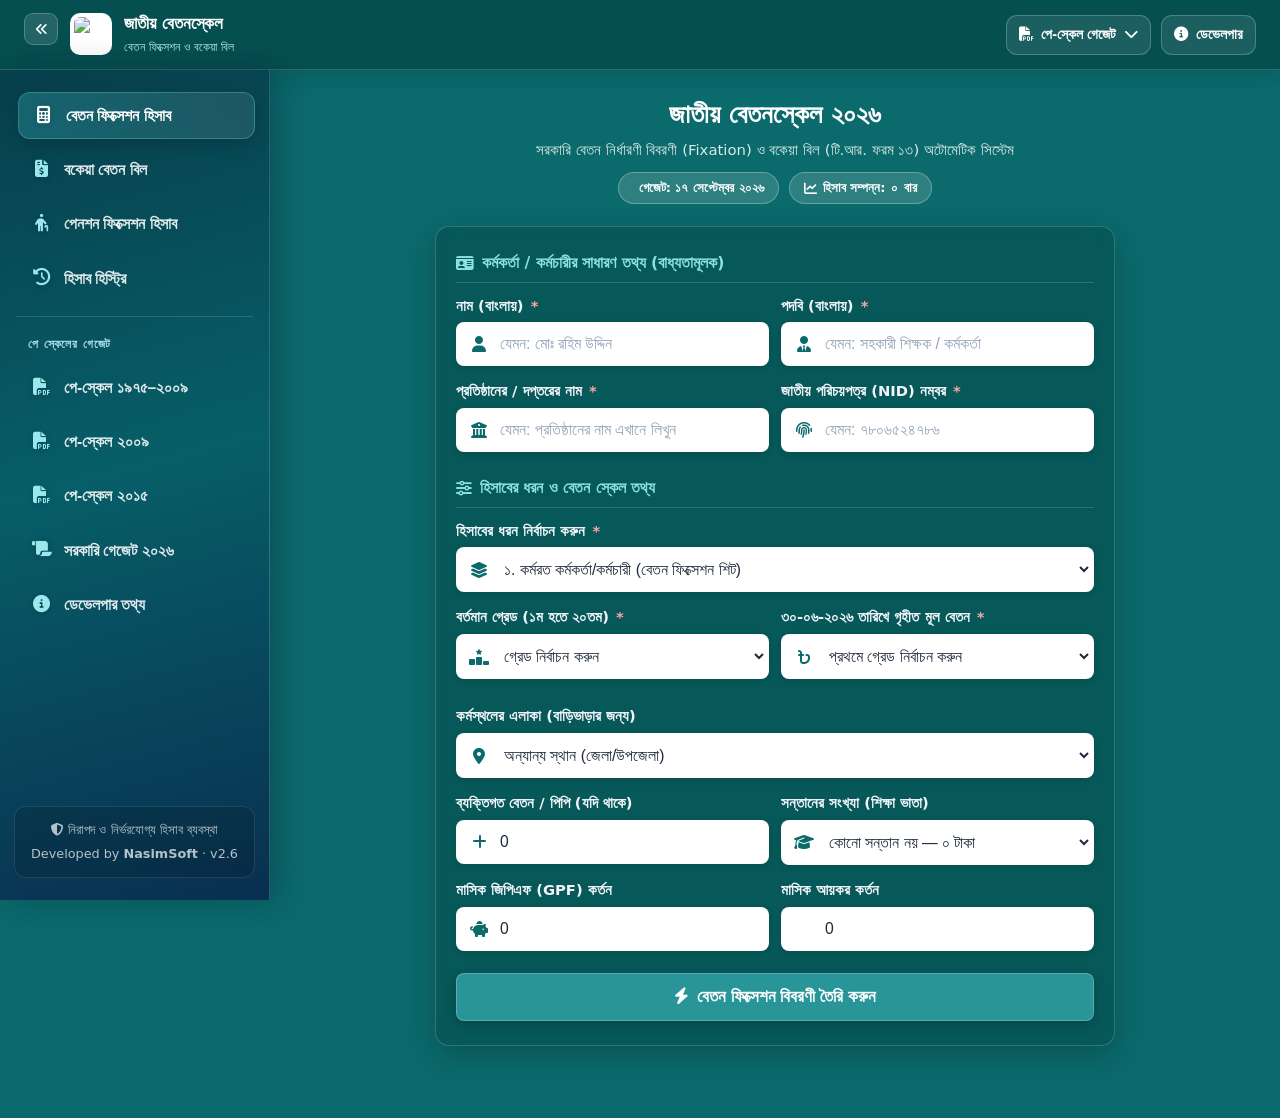
==== commit 610ead46: "Rename index-13-ui-updated.html to index.html" ====
--- a/payscale/index.html
+++ b/payscale/index.html
@@ -3,8 +3,8 @@
 <head>
     <meta charset="UTF-8">
     <meta name="viewport" content="width=device-width, initial-scale=1.0, maximum-scale=5.0">
-    <meta name="description" content="জাতীয় বেতনস্কেল ২০২৬ (গেজেটভুক্ত) - iBAS SAFE Style পূর্ণাঙ্গ ফিক্সেশন ও বকেয়া বিল সিস্টেম by NasimSoft">
-    <title>জাতীয় বেতনস্কেল ২০২৬ | iBAS SAFE Edition - NasimSoft</title>
+    <meta name="description" content="জাতীয় বেতনস্কেল ২০২৬ - পূর্ণাঙ্গ ফিক্সেশন ও বকেয়া বিল সিস্টেম by NasimSoft">
+    <title>জাতীয় বেতনস্কেল ২০২৬ | বেতন ফিক্সেশন ও বকেয়া বিল - NasimSoft</title>
     
     <!-- Kalpurush Font & FontAwesome 6 -->
     <link href="https://fonts.maateen.me/kalpurush/font.css" rel="stylesheet">
@@ -233,7 +233,7 @@
             gap: 6px;
         }
 
-        /* iBAS Style Form Container */
+        /* Premium Form Container */
         .ibas-panel {
             background: rgba(7, 79, 81, 0.65);
             backdrop-filter: blur(12px);
@@ -266,7 +266,7 @@
         }
         .form-group label span.req { color: #FCA5A5; margin-left: 2px; }
 
-        /* iBAS SAFE White Input Box with Left Icon */
+        /* White Input Box with Left Icon */
         .input-icon-wrap {
             position: relative;
             display: flex;
@@ -311,7 +311,7 @@
         .grid-2 { display: grid; grid-template-columns: 1fr 1fr; gap: 12px; }
         @media (max-width: 560px) { .grid-2 { grid-template-columns: 1fr; } }
 
-        /* iBAS Login Style Button */
+        /* Primary Action Button */
         .btn-ibas {
             width: 100%;
             background: var(--ibas-btn);
@@ -477,19 +477,19 @@
         .toast { position: fixed; bottom: 75px; left: 50%; transform: translateX(-50%); background: #022c22; color: #fff; padding: 10px 20px; border-radius: 999px; font-size: 0.9rem; opacity: 0; pointer-events: none; transition: 0.3s; z-index: 2000; }
         .toast.show { opacity: 1; }
 
-        /* ========== PRINT STYLES: 2 PAGES PORTRAIT (TR 13 / TR 15) + 1 PAGE LANDSCAPE (ARREAR SHEET) ========== */
+        /* ========== PRINT STYLES: ALL THREE PAGES A4 PORTRAIT ========== */
         .print-only { display: none; }
         @media print {
             @page { size: A4 portrait; margin: 7mm 9mm; }
             @page portrait_page { size: A4 portrait; margin: 7mm 9mm; }
-            @page landscape_page { size: A4 landscape; margin: 8mm 10mm; }
+            @page landscape_page { size: A4 portrait; margin: 7mm 9mm; }
 
             body { background: #FFFFFF !important; color: #000000 !important; font-size: 9pt !important; line-height: 1.28 !important; -webkit-print-color-adjust: exact !important; print-color-adjust: exact !important; }
             .no-print { display: none !important; }
             .print-only { display: block !important; }
 
             .print-portrait-page { page: portrait_page; page-break-after: always; break-after: page; }
-            .print-landscape-page { page: landscape_page; page-break-before: always; break-before: page; }
+            .print-landscape-page { page: portrait_page; page-break-before: always; break-before: page; width: 100%; }
 
             /* TR Form Common Styles */
             .tr-top { display: flex; justify-content: space-between; align-items: flex-start; margin-bottom: 3px; font-size: 9pt; }
@@ -521,13 +521,13 @@
             .sig-grid-3 { display: grid; grid-template-columns: repeat(3, 1fr); gap: 16px; margin-top: 26px; text-align: center; }
             .sig-line { border-top: 1px solid #000; padding-top: 3px; font-size: 8.8pt; }
 
-            /* Page 3 Landscape Arrear Table */
+            /* Page 3 Arrear Table — portrait */
             .arrear-sheet-header { text-align: center; margin-bottom: 8px; line-height: 1.4; }
             .arrear-sheet-header h2 { font-size: 13pt; font-weight: bold; }
-            .arrear-stmt-table { width: 100%; border-collapse: collapse; font-size: 9.5pt; margin-top: 6px; }
-            .arrear-stmt-table th, .arrear-stmt-table td { border: 1px solid #000; padding: 4px 5px; text-align: center; }
+            .arrear-stmt-table { width: 100%; table-layout: fixed; border-collapse: collapse; font-size: 6.2pt; margin-top: 6px; }
+            .arrear-stmt-table th, .arrear-stmt-table td { border: 1px solid #000; padding: 2px 1px; text-align: center; overflow-wrap: anywhere; }
             .arrear-stmt-table th { font-weight: bold; background: #f1f5f9 !important; }
-            .arrear-stmt-table tr.total-row td { font-weight: bold; background: #e2e8f0 !important; font-size: 10pt; }
+            .arrear-stmt-table tr.total-row td { font-weight: bold; background: #e2e8f0 !important; font-size: 6.2pt; }
 
             /* Fixation Sheet Print */
             .fixation-sheet-table { width: 100%; border-collapse: collapse; margin-bottom: 8px; }
@@ -537,6 +537,164 @@
             .fixation-sheet-table td.val-col { font-weight: 600; width: 38%; }
         }
     </style>
+
+<style>
+/* NasimSoft premium sidebar and print-preview recovery overrides */
+.sidebar{background:linear-gradient(165deg,#073f4c 0%,#075e68 48%,#092f50 100%);border-right:1px solid rgba(255,255,255,.16);padding:22px 14px;box-shadow:8px 0 30px rgba(2,18,38,.28)}
+.brand-box{padding:16px 10px 20px;background:linear-gradient(145deg,rgba(255,255,255,.12),rgba(255,255,255,.035));border:1px solid rgba(255,255,255,.13);border-radius:18px;margin-bottom:22px;box-shadow:inset 0 1px rgba(255,255,255,.12)}
+.brand-box img{border-radius:20px;box-shadow:0 8px 24px rgba(0,0,0,.28)}
+.brand-title{letter-spacing:.2px;text-shadow:0 2px 10px rgba(0,0,0,.18)}
+.brand-sub{border-radius:999px;padding:4px 12px;letter-spacing:1.5px}
+.side-nav{gap:7px;padding:0 2px}
+.side-nav li button,.side-nav li a{min-height:46px;padding:12px 13px;border:1px solid transparent;border-radius:12px;font-weight:600;line-height:1.35}
+.side-nav li button i,.side-nav li a i{color:#9be7ee;filter:drop-shadow(0 1px 3px rgba(0,0,0,.18))}
+.side-nav li button:hover,.side-nav li a:hover,.side-nav li button.active{background:linear-gradient(100deg,rgba(58,190,197,.28),rgba(255,255,255,.09));border-color:rgba(140,224,226,.28);box-shadow:0 7px 18px rgba(0,0,0,.16);transform:translateX(2px)}
+.side-nav .menu-label{list-style:none;color:#a9dce4;font-size:.78rem;font-weight:800;letter-spacing:.7px;text-transform:uppercase;padding:17px 12px 4px;border-top:1px solid rgba(255,255,255,.14);margin-top:7px}
+.sidebar-footer{background:rgba(0,0,0,.12);border-radius:12px;padding:13px 8px;border:1px solid rgba(255,255,255,.1)}
+/* Ensure the fixation print output has its own predictable page styling */
+.print-header{text-align:center;margin:0 0 12px;color:#000;font-family:'Kalpurush',sans-serif}
+.print-header h1{font-size:14pt;line-height:1.45;font-weight:700;margin:0 0 8px}
+.sig-row{display:flex;justify-content:space-between;gap:24px;margin:26px 4px 16px;break-inside:avoid}
+.sig-col{width:42%;text-align:center;border-top:1px solid #111;padding-top:5px;font-size:9.5pt}
+.audit-box{border:1px solid #555;padding:9px 11px;margin-top:12px;font-size:9pt;line-height:1.55;text-align:justify}
+@media print{
+ @page{size:A4 portrait;margin:7mm 9mm}
+ @page portrait_page{size:A4 portrait;margin:7mm 9mm}
+ @page landscape_page{size:A4 landscape;margin:8mm 10mm}
+ html,body{width:auto!important;min-height:0!important;margin:0!important;padding:0!important;background:#fff!important;color:#000!important;overflow:visible!important}
+ body>*:not(#print-area){display:none!important}
+ #print-area{display:block!important;width:100%!important;margin:0!important;padding:0!important;color:#000!important;background:#fff!important;font-family:'Kalpurush',serif!important}
+ .print-portrait-page{page:portrait_page!important;width:100%!important;min-height:0!important;margin:0!important;padding:0!important;break-inside:avoid!important;break-after:page!important;page-break-after:always!important}
+ .print-landscape-page{page:landscape_page!important;width:100%!important;min-height:0!important;margin:0!important;padding:0!important;break-inside:avoid!important;break-after:page!important;page-break-after:always!important}
+ .print-portrait-page:last-child,.print-landscape-page:last-child{break-after:auto!important;page-break-after:auto!important}
+ .print-header h1{font-size:13pt!important}
+ .fixation-sheet-table{width:100%!important;table-layout:fixed!important;border-collapse:collapse!important;color:#000!important}
+ .fixation-sheet-table tr{break-inside:avoid!important;page-break-inside:avoid!important}
+ .fixation-sheet-table td{border:1px solid #777!important;padding:3px 5px!important;font-size:9pt!important;line-height:1.35!important;overflow-wrap:anywhere!important}
+ .fixation-sheet-table td.num-col{width:9%!important}.fixation-sheet-table td.colon-col{width:4%!important}.fixation-sheet-table td.val-col{width:39%!important}
+ .arrear-sheet-header{margin-bottom:7px!important;font-size:10pt!important;line-height:1.35!important}
+ .arrear-sheet-header h2{font-size:13pt!important}
+ .arrear-stmt-table{width:100%!important;table-layout:fixed!important;font-size:8pt!important;page-break-inside:avoid!important;margin-top:8px!important}
+ .arrear-stmt-table th,.arrear-stmt-table td{padding:3px 2px!important;font-size:8pt!important;line-height:1.25!important;overflow-wrap:anywhere!important}
+ .arrear-stmt-table th{background:#eee!important;-webkit-print-color-adjust:exact;print-color-adjust:exact}
+ .arrear-stmt-table tr{break-inside:avoid!important}
+ .sig-row,.audit-box{break-inside:avoid!important;page-break-inside:avoid!important}
+}
+@media(max-width:860px){.sidebar{display:none}.side-nav li a{font-size:.94rem}.main-content{padding-top:18px}}
+</style>
+
+
+<style>
+/* Premium topbar with gazette dropdown (desktop + mobile) */
+.app-topbar{display:flex;align-items:center;justify-content:space-between;gap:16px;padding:12px 24px;margin:0;background:rgba(7,79,81,.96);border-bottom:1px solid rgba(255,255,255,.16);box-shadow:0 5px 20px rgba(0,0,0,.13);position:sticky;top:0;z-index:240;min-height:70px}
+.app-topbar-left{display:flex;align-items:center;gap:12px;min-width:0}
+.app-topbar-title{font-weight:800;font-size:1.08rem;color:#fff;line-height:1.2}
+.app-topbar-subtitle{font-size:.78rem;color:#b8f1f2;margin-top:3px}
+.app-topbar-actions{display:flex;align-items:center;gap:10px;flex-shrink:0}
+.topbar-action-wrap{position:relative}
+.topbar-icon-btn{display:inline-flex;align-items:center;justify-content:center;gap:8px;min-height:40px;padding:0 12px;border:1px solid rgba(255,255,255,.22);border-radius:11px;background:rgba(255,255,255,.09);color:#fff;font:700 .9rem 'Kalpurush',sans-serif;cursor:pointer;transition:.2s}
+.topbar-icon-btn:hover,.topbar-icon-btn[aria-expanded="true"]{background:rgba(40,150,152,.65);border-color:rgba(255,255,255,.35)}
+.topbar-gazette-menu{position:absolute;top:calc(100% + 9px);right:0;width:270px;padding:8px;border:1px solid rgba(255,255,255,.16);border-radius:14px;background:#074f51;box-shadow:0 16px 36px rgba(0,0,0,.3);display:grid;gap:5px;z-index:600}
+.topbar-gazette-menu[hidden]{display:none}
+.topbar-gazette-menu a{display:flex;align-items:center;gap:10px;padding:11px 12px;border-radius:9px;color:#f8fafc;text-decoration:none;font-size:.92rem;background:rgba(255,255,255,.06);border:1px solid rgba(255,255,255,.07)}
+.topbar-gazette-menu a:hover{background:rgba(40,150,152,.55)}.topbar-gazette-menu a i{color:#a9edf0;width:18px;text-align:center}
+@media(min-width:861px){.mobile-top-bar{display:none!important}.app-topbar{display:flex}.sidebar{top:70px;height:calc(100vh - 70px)}.main-content{margin-left:270px;padding-top:24px}.app-layout.sidebar-collapsed .sidebar{width:82px}.app-layout.sidebar-collapsed .main-content{margin-left:82px}}
+@media(max-width:860px){.mobile-top-bar{display:none!important}.topbar-sidebar-toggle{display:none!important}.app-topbar{margin:0;padding:9px 12px;min-height:62px;position:sticky;top:0}.app-topbar-title{font-size:.96rem}.app-topbar-subtitle{font-size:.68rem}.topbar-icon-btn{min-width:40px;width:40px;padding:0;font-size:1rem}.topbar-icon-btn .action-label{display:none}.app-topbar-left img{width:36px;height:36px;object-fit:contain;background:#fff;padding:3px;border-radius:9px}.main-content{margin-left:0!important;padding-top:18px}.mobile-gazette{display:none!important}}
+/* Desktop sidebar collapse + mobile gazette menu */
+.sidebar-toggle{display:inline-flex;align-items:center;justify-content:center;width:34px;height:32px;margin:0 auto 10px;border:1px solid rgba(255,255,255,.22);border-radius:9px;background:rgba(255,255,255,.12);color:#fff;cursor:pointer;transition:background .2s,transform .2s}
+.sidebar-toggle:hover{background:rgba(255,255,255,.22)}
+.app-layout.sidebar-collapsed .sidebar{width:82px;padding:18px 9px}
+.app-layout.sidebar-collapsed .main-content{margin-left:82px}
+.app-layout.sidebar-collapsed .sidebar-footer,.app-layout.sidebar-collapsed .side-nav .menu-label{display:none}
+.app-layout.sidebar-collapsed .side-nav li button,.app-layout.sidebar-collapsed .side-nav li a{font-size:0;justify-content:center;padding:12px 4px;min-height:44px}
+.app-layout.sidebar-collapsed .side-nav li button i,.app-layout.sidebar-collapsed .side-nav li a i{font-size:1.12rem;margin:0;width:auto}
+.app-layout.sidebar-collapsed .sidebar-toggle i{transform:rotate(180deg)}
+.mobile-gazette{display:none;margin:0 0 16px;border:1px solid rgba(255,255,255,.2);border-radius:14px;overflow:hidden;background:rgba(5,50,58,.45);box-shadow:0 8px 20px rgba(0,0,0,.12)}
+.mobile-gazette-toggle{width:100%;display:flex;align-items:center;justify-content:space-between;gap:10px;padding:13px 15px;border:0;background:linear-gradient(110deg,#0c5965,#087c83);color:#fff;font:700 1rem 'Kalpurush',sans-serif;text-align:left;cursor:pointer}
+.mobile-gazette-toggle span{display:flex;align-items:center;gap:10px}.mobile-gazette-toggle .gazette-chevron{transition:transform .2s}.mobile-gazette-toggle[aria-expanded="true"] .gazette-chevron{transform:rotate(180deg)}
+.mobile-gazette-links{padding:7px;display:grid;gap:5px}.mobile-gazette-links[hidden]{display:none}
+.mobile-gazette-links a{display:flex;align-items:center;gap:10px;padding:10px 11px;border-radius:9px;text-decoration:none;color:#f8fafc;background:rgba(255,255,255,.07);border:1px solid rgba(255,255,255,.08);font-size:.94rem}.mobile-gazette-links a:hover{background:rgba(255,255,255,.14)}.mobile-gazette-links a i{color:#a9edf0;width:18px;text-align:center}
+@media(max-width:860px){.mobile-gazette{display:block}.app-layout.sidebar-collapsed .main-content{margin-left:0}}
+@media(min-width:861px){.mobile-gazette{display:none!important}}
+</style>
+
+<style>
+/* Final print calibration: original first page, blank second page, portrait arrears sheet */
+@media print {
+  @page { size: A4 portrait; margin: 7mm 9mm; }
+  @page portrait_page { size: A4 portrait; margin: 7mm 9mm; }
+  @page landscape_page { size: A4 portrait; margin: 7mm 9mm; }
+  .print-portrait-page, .print-landscape-page { page: portrait_page !important; width:100% !important; box-sizing:border-box !important; }
+  .blank-second-page { display:block !important; height: 1px !important; min-height:1px !important; padding:0 !important; margin:0 !important; }
+  .original-back-page { display:flex !important; align-items:center !important; justify-content:center !important; height:277mm !important; min-height:277mm !important; padding:0 !important; margin:0 !important; overflow:hidden !important; }
+  .original-back-page-image { display:block !important; width:100% !important; height:100% !important; object-fit:contain !important; }
+  /* Fill the printable A4 portrait area proportionally, without inventing form content. */
+  .print-portrait-page:not(.original-back-page) { min-height:276mm !important; box-sizing:border-box !important; }
+  .tr-top { margin-bottom:5px !important; }
+  .tr-title h2 { margin:1mm 0 1mm !important; font-size:12.5pt !important; }
+  .tr-title p { margin:1mm 0 !important; }
+  .tr-meta-line { margin:3px 0 !important; line-height:1.25 !important; gap:6px !important; }
+  .tr-table { margin-top:4px !important; font-size:8.4pt !important; }
+  .tr-table th, .tr-table td { padding:1.6px 3px !important; line-height:1.12 !important; }
+  .tr-table tbody tr { height:17px !important; }
+  .tr-sec-row td { padding-top:2px !important; padding-bottom:2px !important; }
+  .tr15-blank-row td { height:5mm !important; padding-top:1mm !important; padding-bottom:1mm !important; }
+  .tr15-split { margin-top:4px !important; gap:7px !important; }
+  .tr15-instructions { font-size:8.5pt !important; line-height:1.48 !important; }
+  .arrear-portrait-page { page:portrait_page !important; break-before:page !important; page-break-before:always !important; padding:0 !important; }
+  .arrear-sheet-header { margin:0 0 10mm !important; padding-top:10mm !important; line-height:1.6 !important; font-size:11.5pt !important; }
+  .arrear-sheet-header h2 { font-size:14pt !important; margin:0 0 3mm !important; }
+  .arrear-sheet-header p { margin:2.5mm 0 !important; }
+  .arrear-date-range { margin:2mm 0 !important; font-size:11pt !important; font-weight:bold !important; }
+  .arrear-sheet-title { margin-top:3mm !important; text-decoration:underline !important; font-weight:bold !important; }
+  .arrear-signature-area { display:flex !important; justify-content:space-between !important; align-items:flex-start !important; margin-top:6mm !important; padding:0 5mm !important; break-inside:avoid !important; min-height:23mm !important; }
+  .arrear-date-field { width:45% !important; text-align:left !important; font-size:9pt !important; padding-top:2mm !important; }
+  .arrear-signature-block { width:58mm !important; min-height:22mm !important; text-align:center !important; font-size:9pt !important; line-height:1.25 !important; }
+  .arrear-signature-line { height:8mm !important; border-bottom:0 !important; margin-bottom:1mm !important; }
+  .arrear-signature-block strong { font-size:9pt !important; font-weight:normal !important; }
+  .arrear-seal-label { margin-top:1mm !important; font-size:9pt !important; text-align:center !important; }
+  .arrear-seal-block { display:none !important; }
+  .arrear-stmt-table { width:100% !important; table-layout:fixed !important; border-collapse:collapse !important; font-size:8.5pt !important; margin-top:3mm !important; }
+  .arrear-stmt-table th, .arrear-stmt-table td { border:1px solid #000 !important; padding:6px 2.5px !important; font-size:8.7pt !important; line-height:1.48 !important; overflow-wrap:anywhere !important; }
+  .arrear-stmt-table tr.total-row td { font-size:8.7pt !important; padding:6px 2.5px !important; }
+  .arrear-portrait-page > div[style*="margin-top:12px"] { margin-top:5mm !important; font-size:11pt !important; }
+  .arrear-portrait-page > div[style*="margin-top:38px"] { margin-top:18mm !important; }
+  /* Fill unused space on the two first-page forms without forcing content onto another sheet. */
+  .tr13-front-page .tr-table { margin-top:5px !important; }
+  .tr13-front-page .tr-table th,
+  .tr13-front-page .tr-table td { padding:2.2px 3px !important; line-height:1.18 !important; }
+  .tr13-front-page .tr-table tbody tr { height:20px !important; }
+  .tr13-front-page .tr-meta-line { margin:3.5px 0 !important; line-height:1.3 !important; }
+  .tr15-front-page .tr15-split .tr-table { margin-top:4px !important; }
+  .tr15-front-page .tr15-split .tr-table th,
+  .tr15-front-page .tr15-split .tr-table td { padding:2.4px 2px !important; line-height:1.22 !important; }
+  .tr15-front-page .tr15-split .tr-table tbody tr { height:20px !important; }
+  .tr15-front-page .tr-meta-line { margin:3.5px 0 !important; line-height:1.3 !important; }
+}
+</style>
+
+
+<style>
+/* Targeted correction: TR-15 P-1 only. Other pages remain unchanged. */
+@media print {
+  .tr15-front-page .tr15-split .tr-table {
+    margin-top: 4px !important;
+  }
+  .tr15-front-page .tr15-split .tr-table tr.tr15-blank-row,
+  .tr15-front-page .tr15-split .tr-table tr.tr15-blank-row td {
+    height: 5mm !important;
+    min-height: 5mm !important;
+    padding-top: 1mm !important;
+    padding-bottom: 1mm !important;
+  }
+  .tr15-front-page .tr15-split .tr-table tr:not(.tr15-blank-row) td {
+    padding-top: 2.1px !important;
+    padding-bottom: 2.1px !important;
+    line-height: 1.18 !important;
+  }
+}
+</style>
+
 </head>
 <body>
 
@@ -544,11 +702,6 @@
     <!-- WEB VIEW SIDEBAR (Hidden on Mobile) -->
     <aside class="sidebar">
         <div>
-            <div class="brand-box">
-                <img src="https://raw.githubusercontent.com/nasimchapaipoly/nasim/refs/heads/main/payscale/file_00000000b7fc820888f08e0e1a23aca3.png" alt="NasimSoft Logo">
-                <div class="brand-title">iBAS PayScale</div>
-                <div class="brand-sub">SAFE 2026</div>
-            </div>
             <ul class="side-nav">
                 <li>
                     <button type="button" id="sideTab_employee" class="active" onclick="switchMode('employee')">
@@ -557,7 +710,7 @@
                 </li>
                 <li>
                     <button type="button" id="sideTab_arrear" onclick="switchMode('arrear')">
-                        <i class="fa-solid fa-file-invoice-dollar"></i> বকেয়া বেতন বিল (TR 13/15)
+                        <i class="fa-solid fa-file-invoice-dollar"></i> বকেয়া বেতন বিল
                     </button>
                 </li>
                 <li>
@@ -570,16 +723,11 @@
                         <i class="fa-solid fa-clock-rotate-left"></i> হিসাব হিস্ট্রি
                     </button>
                 </li>
-                <li>
-                    <a href="https://nasim.ceo.bd/payscale/ps2015.pdf" target="_blank" rel="noopener">
-                        <i class="fa-solid fa-file-pdf"></i> পে-স্কেল গেজেট ২০১৫
-                    </a>
-                </li>
-                <li>
-                    <a href="https://objectstorage.ap-dcc-gazipur-1.oraclecloud15.com/n/axvjbnqprylg/b/V2Ministry/o/office-mof/2026/8/650d48d2-18b6-41ad-aef8-19dd39b4e973.pdf" target="_blank" rel="noopener">
-                        <i class="fa-solid fa-scroll"></i> সরকারি গেজেট ২০২৬
-                    </a>
-                </li>
+                <li class="menu-label">পে স্কেলের গেজেট</li>
+                <li><a href="https://nasim.ceo.bd/payscale/ps1975-2009.pdf" target="_blank" rel="noopener noreferrer"><i class="fa-solid fa-file-pdf"></i> পে-স্কেল ১৯৭৫–২০০৯</a></li>
+                <li><a href="https://nasim.ceo.bd/payscale/ps2009.pdf" target="_blank" rel="noopener noreferrer"><i class="fa-solid fa-file-pdf"></i> পে-স্কেল ২০০৯</a></li>
+                <li><a href="https://nasim.ceo.bd/payscale/ps2015.pdf" target="_blank" rel="noopener noreferrer"><i class="fa-solid fa-file-pdf"></i> পে-স্কেল ২০১৫</a></li>
+                <li><a href="https://objectstorage.ap-dcc-gazipur-1.oraclecloud15.com/n/axvjbnqprylg/b/V2Ministry/o/office-mof/2026/8/650d48d2-18b6-41ad-aef8-19dd39b4e973.pdf" target="_blank" rel="noopener noreferrer"><i class="fa-solid fa-scroll"></i> সরকারি গেজেট ২০২৬</a></li>
                 <li>
                     <button type="button" onclick="openContactModal()">
                         <i class="fa-solid fa-circle-info"></i> ডেভেলপার তথ্য
@@ -588,32 +736,41 @@
             </ul>
         </div>
         <div class="sidebar-footer">
-            <div><i class="fa-solid fa-shield-halved"></i> iBAS SAFE UI Edition</div>
+            <div><i class="fa-solid fa-shield-halved"></i> নিরাপদ ও নির্ভরযোগ্য হিসাব ব্যবস্থা</div>
             <div style="margin-top:4px;">Developed by <strong>NasimSoft</strong> · v2.6</div>
         </div>
     </aside>
 
     <!-- MAIN CONTENT -->
-    <div style="flex:1; width:100%;">
-        <!-- Mobile Header -->
-        <header class="mobile-top-bar">
-            <div class="mobile-top-brand">
-                <img src="https://raw.githubusercontent.com/nasimchapaipoly/nasim/refs/heads/main/payscale/file_00000000b7fc820888f08e0e1a23aca3.png" alt="NasimSoft">
-                <div>
-                    <div style="font-weight:800;font-size:1.05rem;line-height:1.1;">iBAS PayScale</div>
-                    <div style="font-size:0.7rem;color:var(--ibas-accent);letter-spacing:1px;">SAFE EDITION 2026</div>
+    <div class="app-main-wrap" style="flex:1; width:100%;">
+        <!-- Premium topbar: visible on desktop and mobile -->
+        <header class="app-topbar no-print">
+            <div class="app-topbar-left">
+                <button type="button" class="sidebar-toggle topbar-sidebar-toggle" id="sidebarToggle" aria-label="সাইডবার ছোট বা বড় করুন" title="সাইডবার ছোট বা বড় করুন" onclick="toggleSidebar()"><i class="fa-solid fa-angles-left"></i></button>
+                <img src="https://raw.githubusercontent.com/nasimchapaipoly/nasim/refs/heads/main/payscale/file_00000000b7fc820888f08e0e1a23aca3.png" alt="NasimSoft Logo" style="width:42px;height:42px;object-fit:contain;background:#fff;padding:4px;border-radius:10px">
+                <div><div class="app-topbar-title">জাতীয় বেতনস্কেল</div><div class="app-topbar-subtitle">বেতন ফিক্সেশন ও বকেয়া বিল</div></div>
+            </div>
+            <div class="app-topbar-actions">
+                <div class="topbar-action-wrap">
+                    <button type="button" class="topbar-icon-btn" id="topbarGazetteToggle" aria-expanded="false" aria-controls="topbarGazetteMenu" onclick="toggleTopbarGazettes()"><i class="fa-solid fa-file-pdf"></i><span class="action-label">পে-স্কেল গেজেট</span><i class="fa-solid fa-chevron-down"></i></button>
+                    <nav class="topbar-gazette-menu" id="topbarGazetteMenu" aria-label="পে স্কেলের গেজেট" hidden>
+                        <a href="https://nasim.ceo.bd/payscale/ps1975-2009.pdf" target="_blank" rel="noopener noreferrer"><i class="fa-solid fa-file-pdf"></i> পে-স্কেল ১৯৭৫–২০০৯</a>
+                        <a href="https://nasim.ceo.bd/payscale/ps2009.pdf" target="_blank" rel="noopener noreferrer"><i class="fa-solid fa-file-pdf"></i> পে-স্কেল ২০০৯</a>
+                        <a href="https://nasim.ceo.bd/payscale/ps2015.pdf" target="_blank" rel="noopener noreferrer"><i class="fa-solid fa-file-pdf"></i> পে-স্কেল ২০১৫</a>
+                        <a href="https://objectstorage.ap-dcc-gazipur-1.oraclecloud15.com/n/axvjbnqprylg/b/V2Ministry/o/office-mof/2026/8/650d48d2-18b6-41ad-aef8-19dd39b4e973.pdf" target="_blank" rel="noopener noreferrer"><i class="fa-solid fa-scroll"></i> সরকারি গেজেট ২০২৬</a>
+                    </nav>
                 </div>
+                <button type="button" class="topbar-icon-btn" onclick="openContactModal()" aria-label="ডেভেলপার পরিচিতি" title="ডেভেলপার পরিচিতি"><i class="fa-solid fa-circle-info"></i><span class="action-label">ডেভেলপার</span></button>
             </div>
-            <button type="button" onclick="openContactModal()" style="background:none;border:none;color:#fff;font-size:1.25rem;cursor:pointer;">
-                <i class="fa-solid fa-circle-info"></i>
-            </button>
         </header>
+
 
         <main class="main-content">
             <div class="container">
+
                 <div class="ibas-hero">
-                    <h1>জাতীয় বেতনস্কেল ২০২৬ (গেজেটভুক্ত)</h1>
-                    <p>সরকারি বেতন নির্ধারণী বিবরণী (Fixation) ও বকেয়া বিল (টি.আর. ফরম ১৩ ও ১৫) অটোমেটিক সিস্টেম</p>
+                    <h1>জাতীয় বেতনস্কেল ২০২৬</h1>
+                    <p>সরকারি বেতন নির্ধারণী বিবরণী (Fixation) ও বকেয়া বিল (টি.আর. ফরম ১৩) অটোমেটিক সিস্টেম</p>
                     <div class="badge-row">
                         <span class="ibas-badge"><i class="fa-solid fa-check-Double"></i> গেজেট: ১৭ সেপ্টেম্বর ২০২৬</span>
                         <span class="ibas-badge"><i class="fa-solid fa-chart-line"></i> হিসাব সম্পন্ন: <span id="calcCount">০</span> বার</span>
@@ -633,14 +790,14 @@
                                 <label for="emp_name">নাম (বাংলায়) <span class="req">*</span></label>
                                 <div class="input-icon-wrap">
                                     <i class="fa-solid fa-user left-ico"></i>
-                                    <input type="text" id="emp_name" class="form-control" required placeholder="যেমন: নাসিম আল মাসুদ">
+                                    <input type="text" id="emp_name" class="form-control" required placeholder="যেমন: মোঃ রহিম উদ্দিন">
                                 </div>
                             </div>
                             <div class="form-group">
                                 <label for="emp_desig">পদবি (বাংলায়) <span class="req">*</span></label>
                                 <div class="input-icon-wrap">
                                     <i class="fa-solid fa-user-tie left-ico"></i>
-                                    <input type="text" id="emp_desig" class="form-control" required placeholder="যেমন: জুনিয়র ইনস্ট্রাক্টর (টেক/ফুড)">
+                                    <input type="text" id="emp_desig" class="form-control" required placeholder="যেমন: সহকারী শিক্ষক / কর্মকর্তা">
                                 </div>
                             </div>
                         </div>
@@ -650,7 +807,7 @@
                                 <label for="emp_workplace">প্রতিষ্ঠানের / দপ্তরের নাম <span class="req">*</span></label>
                                 <div class="input-icon-wrap">
                                     <i class="fa-solid fa-building-columns left-ico"></i>
-                                    <input type="text" id="emp_workplace" class="form-control" required placeholder="যেমন: চাঁপাইনবাবগঞ্জ সরকারি পলিটেকনিক ইনস্টিটিউট">
+                                    <input type="text" id="emp_workplace" class="form-control" required placeholder="যেমন: প্রতিষ্ঠানের নাম এখানে লিখুন">
                                 </div>
                             </div>
                             <div class="form-group">
@@ -673,7 +830,7 @@
                                 <i class="fa-solid fa-layer-group left-ico"></i>
                                 <select id="personType" class="form-control" onchange="togglePersonType()">
                                     <option value="employee" selected>১. কর্মরত কর্মকর্তা/কর্মচারী (বেতন ফিক্সেশন শিট)</option>
-                                    <option value="arrear">২. বকেয়া বেতন বিল হিসাব (টি.আর. ফরম ১৩/১৫ + বকেয়া বিবরণী)</option>
+                                    <option value="arrear">২. বকেয়া বেতন বিল হিসাব (টি.আর. ফরম ১৩)+বকেয়া বিবরণী</option>
                                     <option value="pensioner">৩. পেনশনভোগী (পেনশন ফিক্সেশন হিসাব)</option>
                                 </select>
                             </div>
@@ -754,14 +911,7 @@
 
                             <!-- Arrear Configuration Box -->
                             <div class="advanced-box arrear-only" id="arrearConfigBox" style="display:none;">
-                                <div class="section-tag" style="margin-bottom:10px;">
-                                    <i class="fa-solid fa-file-Export"></i> বকেয়া বেতন বিল ও টি.আর. ফরম প্যারামিটার
-                                </div>
-                                <div class="info-alert" style="margin-bottom:12px;">
-                                    <i class="fa-solid fa-print"></i> <strong>৩ পৃষ্ঠার অটোমেটিক প্রিন্ট লেআউট:</strong><br>
-                                    • <strong>১ম ও ২য় পৃষ্ঠা (Portrait):</strong> গ্রেড ১–১০ হলে <strong>টি.আর. ফরম নং ১৩ (গেজেটেড কর্মকর্তা)</strong> এবং গ্রেড ১১–২০ হলে <strong>টি.আর. ফরম নং ১৫ (নন-গেজেটেড কর্মচারী)</strong>।<br>
-                                    • <strong>৩য় পৃষ্ঠা (Landscape):</strong> মাসওয়ারী বকেয়া বেতনের বিবরণী ছক (কলাম ১–১৬)।
-                                </div>
+                                
 
                                 <div class="grid-2">
                                     <div class="form-group">
@@ -796,7 +946,7 @@
                                         <label for="emp_opcode">প্রাতিষ্ঠানিক/অপারেশন কোড (৭ ডিজিট)</label>
                                         <div class="input-icon-wrap">
                                             <i class="fa-solid fa-hashtag left-ico"></i>
-                                            <input type="text" id="emp_opcode" class="form-control" placeholder="যেমন: ১২৫০২০১" value="১২৫০২০১">
+                                            <input type="text" id="emp_opcode" class="form-control" placeholder="ফাঁকা রাখা যাবে" value="">
                                         </div>
                                     </div>
                                     <div class="form-group">
@@ -1124,6 +1274,42 @@
     return Math.round(Math.max(b * rate, min));
 }
 
+function toggleSidebar(){
+    const layout = document.querySelector('.app-layout');
+    if(!layout) return;
+    const collapsed = layout.classList.toggle('sidebar-collapsed');
+    const button = document.getElementById('sidebarToggle');
+    if(button){
+        button.setAttribute('aria-expanded', String(!collapsed));
+        button.setAttribute('title', collapsed ? 'সাইডবার বড় করুন' : 'সাইডবার ছোট করুন');
+        button.setAttribute('aria-label', collapsed ? 'সাইডবার বড় করুন' : 'সাইডবার ছোট করুন');
+    }
+}
+
+function toggleTopbarGazettes(){
+    const menu=document.getElementById('topbarGazetteMenu');
+    const button=document.getElementById('topbarGazetteToggle');
+    if(!menu||!button)return;
+    const opening=menu.hidden;
+    menu.hidden=!opening;
+    button.setAttribute('aria-expanded',String(opening));
+}
+document.addEventListener('click',function(event){
+    const menu=document.getElementById('topbarGazetteMenu');
+    const button=document.getElementById('topbarGazetteToggle');
+    if(menu&&!menu.hidden&&!event.target.closest('.topbar-action-wrap')){
+        menu.hidden=true;button?.setAttribute('aria-expanded','false');
+    }
+});
+function toggleMobileGazettes(){
+    const panel = document.getElementById('mobileGazetteLinks');
+    const button = document.getElementById('mobileGazetteToggle');
+    if(!panel || !button) return;
+    const willOpen = panel.hidden;
+    panel.hidden = !willOpen;
+    button.setAttribute('aria-expanded', String(willOpen));
+}
+
 function switchMode(mode){
     document.getElementById('personType').value = mode;
     togglePersonType();
@@ -1154,7 +1340,7 @@
     const btn = document.getElementById('submitBtn');
     if(btn) {
         btn.innerHTML = pensioner ? '<i class="fa-solid fa-bolt"></i> পেনশন হিসাব করুন' 
-                      : arrear ? '<i class="fa-solid fa-file-pdf"></i> বকেয়া বিল (TR 13/15) ও বিবরণী তৈরি করুন' 
+                      : arrear ? '<i class="fa-solid fa-file-pdf"></i> বকেয়া বিল ও বিবরণী তৈরি করুন' 
                       : '<i class="fa-solid fa-bolt"></i> বেতন ফিক্সেশন বিবরণী তৈরি করুন';
     }
     onBasicChange();
@@ -1170,13 +1356,9 @@
     toggle.style.display = 'none';
     if(!grade || !scale2015[grade]) return;
 
-    // গেজেটেড (১-১০: টি.আর. ১৩) বনাম নন-গেজেটেড (১১-২০: টি.আর. ১৫) ব্যাজ প্রদর্শন
-    trBadge.style.display = 'block';
-    if(grade <= 10){
-        trBadge.innerHTML = `<i class="fa-solid fa-user-check"></i> <strong>${bengaliOrdinals[grade]} গ্রেড (১ম–১০ম গ্রেড):</strong> গেজেটেড সরকারি কর্মকর্তা — বকেয়া ও বেতন বিলের জন্য <strong>টি.আর. ফরম নং ১৩</strong> (অর্থনৈতিক কোড: ৩১১১১০১) স্বয়ংক্রিয়ভাবে প্রযোজ্য হবে।`;
-    } else {
-        trBadge.innerHTML = `<i class="fa-solid fa-users-gear"></i> <strong>${bengaliOrdinals[grade]} গ্রেড (১১তম–২০তম গ্রেড):</strong> নন-গেজেটেড সরকারি কর্মচারী — বকেয়া ও বেতন বিলের জন্য <strong>টি.আর. ফরম নং ১৫</strong> (অর্থনৈতিক কোড: ৩১১১২০১) স্বয়ংক্রিয়ভাবে প্রযোজ্য হবে।`;
-    }
+    // গ্রেডভিত্তিক TR-13/TR-15 নির্দেশনা সরানো হয়েছে; প্রিন্ট টেমপ্লেট অপরিবর্তিত।
+    trBadge.style.display = 'none';
+    trBadge.innerHTML = '';
 
     scale2015[grade].forEach((amount, i) => {
         const o = document.createElement('option');
@@ -1286,7 +1468,7 @@
     if(personType === 'arrear'){
         const startIdx = Number(document.getElementById('arrearStartMonth').value) || 0;
         const endIdx = Math.max(startIdx, Number(document.getElementById('arrearEndMonth').value) || 2);
-        const opcode = document.getElementById('emp_opcode').value.trim() || '১২৫০২০১';
+        const opcode = document.getElementById('emp_opcode').value.trim();
 
         const dueBasic = Math.round(Number(document.getElementById('dueBasicOverride').value) || 0);
         const drawnBasic = Math.round(Number(document.getElementById('drawnBasicOverride').value) || 0);
@@ -1487,7 +1669,7 @@
         <strong>কথায়:</strong> ${s.words}।<br>
         🖨️ <strong>"পিডিএফ / প্রিন্ট করুন"</strong> বাটনে ক্লিক করলে মোট <strong>৩ পৃষ্ঠা</strong> প্রিন্ট হবে:<br>
         • পৃষ্ঠা ১ ও ২ (Portrait): <strong>টি.আর. ফরম নং ${s.trFormNo}</strong> (১ম ও ২য় পাতা)<br>
-        • পৃষ্ঠা ৩ (Landscape): <strong>বকেয়া বেতনের বিবরণী ছক</strong>
+        • পৃষ্ঠা ৩ (Portrait): <strong>বকেয়া বেতনের বিবরণী ছক</strong>
     </div>`;
     previewSlides = [slide1, slide2];
 }
@@ -1524,15 +1706,18 @@
 }
 
 // ============================================================================
-// ৩ পৃষ্ঠার প্রিন্ট ইঞ্জিন: TR-13 (গ্রেড ১-১০) বা TR-15 (গ্রেড ১১-২০) [২ পেজ পোর্ট্রেট] + বকেয়া ছক [১ পেজ ল্যান্ডস্কেপ]
+// ৩ পৃষ্ঠার প্রিন্ট ইঞ্জিন: সকল গ্রেডে TR-13 [২ পেজ পোর্ট্রেট] + বকেয়া ছক [১ পেজ ল্যান্ডস্কেপ]
 // ============================================================================
 function executeDirectPrint(){
     closePreviewModal();
     const s = appState;
+    // Original, unmodified second-page scans for the official TR forms.
+    const tr13Page2Image = '[data-uri]';
+    const tr15Page2Image = '[data-uri]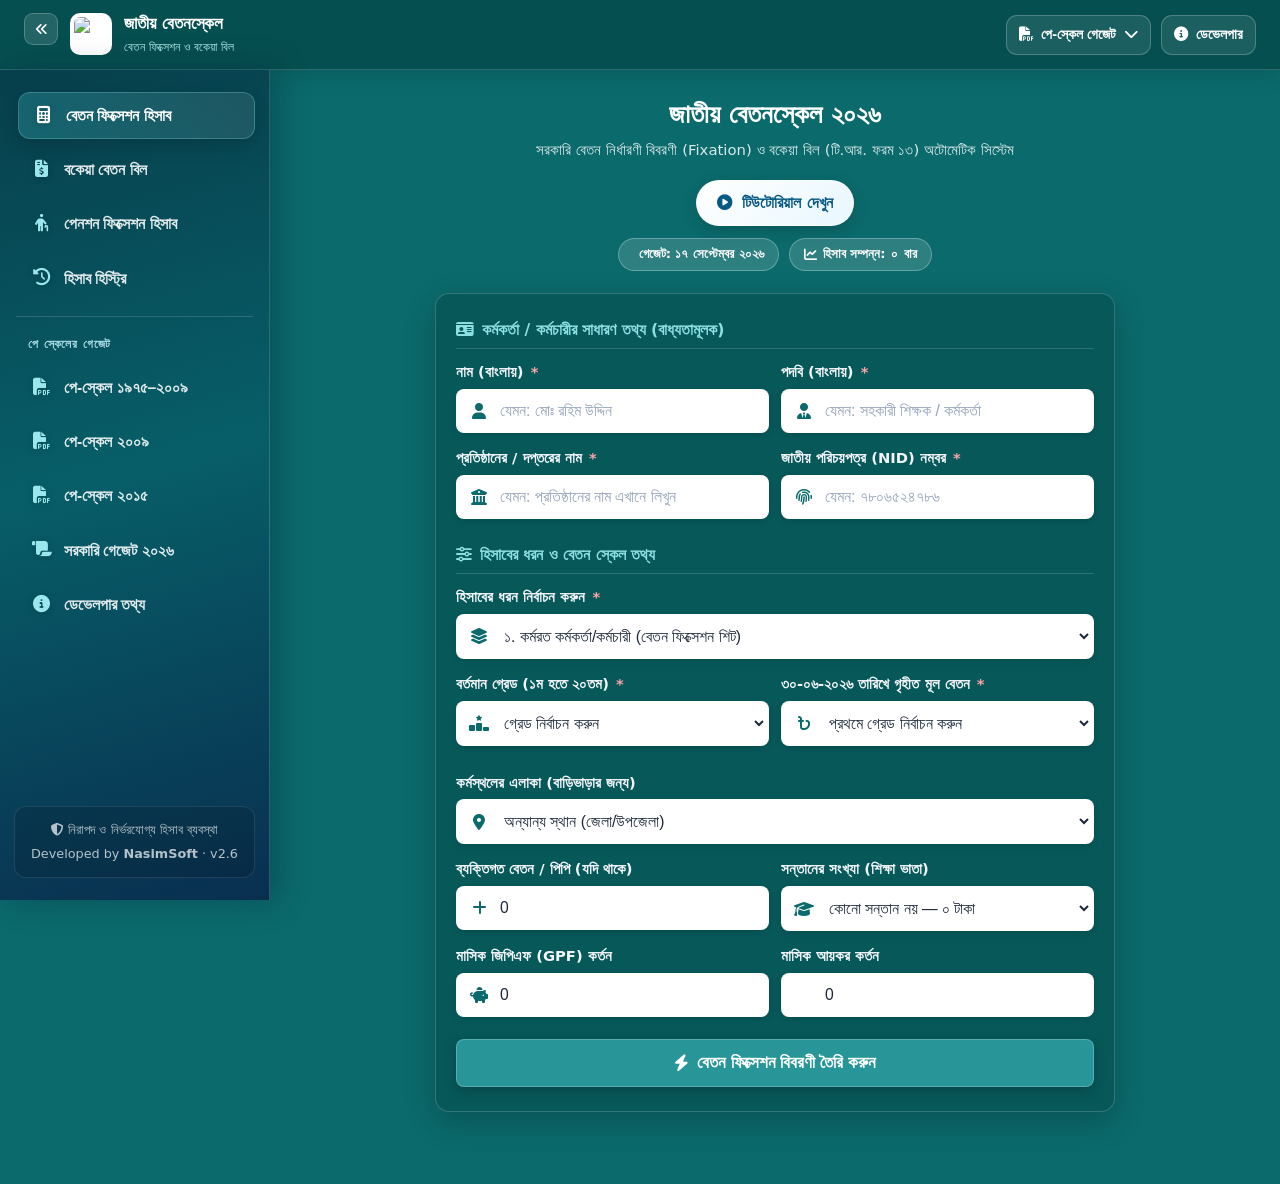
==== commit 9f826a04: "Rename payscale-hero-tutorial-developer-photo-1.html to index.html" ====
--- a/payscale/index.html
+++ b/payscale/index.html
@@ -199,6 +199,30 @@
             text-align: center;
             margin-bottom: 22px;
         }
+
+        .hero-tutorial-btn {
+            display: inline-flex;
+            align-items: center;
+            justify-content: center;
+            gap: 9px;
+            margin: 8px auto 12px;
+            padding: 10px 20px;
+            border: 1px solid rgba(255,255,255,.55);
+            border-radius: 999px;
+            background: linear-gradient(135deg, #fff 0%, #e8f7ff 100%);
+            color: #075985;
+            text-decoration: none;
+            font-weight: 800;
+            font-size: .98rem;
+            box-shadow: 0 5px 16px rgba(0,0,0,.16);
+            transition: transform .2s ease, box-shadow .2s ease;
+        }
+        .hero-tutorial-btn:hover {
+            transform: translateY(-2px);
+            box-shadow: 0 8px 20px rgba(0,0,0,.2);
+        }
+        .hero-tutorial-btn:focus-visible { outline: 3px solid #fbbf24; outline-offset: 3px; }
+        @media (max-width: 520px) { .hero-tutorial-btn { padding: 9px 16px; font-size: .92rem; } }
 
         .ibas-hero h1 {
             font-size: 1.65rem;
@@ -771,6 +795,7 @@
                 <div class="ibas-hero">
                     <h1>জাতীয় বেতনস্কেল ২০২৬</h1>
                     <p>সরকারি বেতন নির্ধারণী বিবরণী (Fixation) ও বকেয়া বিল (টি.আর. ফরম ১৩) অটোমেটিক সিস্টেম</p>
+                    <a class="hero-tutorial-btn" href="https://nasim.ceo.bd/payscale/tutorial/index.html" target="_blank" rel="noopener noreferrer"><i class="fa-solid fa-circle-play" aria-hidden="true"></i> টিউটোরিয়াল দেখুন</a>
                     <div class="badge-row">
                         <span class="ibas-badge"><i class="fa-solid fa-check-Double"></i> গেজেট: ১৭ সেপ্টেম্বর ২০২৬</span>
                         <span class="ibas-badge"><i class="fa-solid fa-chart-line"></i> হিসাব সম্পন্ন: <span id="calcCount">০</span> বার</span>
@@ -1119,7 +1144,7 @@
             <button class="close-btn" onclick="closeContactModal()"><i class="fa-solid fa-xmark"></i></button>
         </div>
         <div style="padding: 12px 0;">
-            <img src="https://raw.githubusercontent.com/nasimchapaipoly/nasim/refs/heads/main/payscale/file_00000000b7fc820888f08e0e1a23aca3.png" alt="NasimSoft" style="width:72px;height:72px;object-fit:contain;margin-bottom:8px;">
+            <img src="https://raw.githubusercontent.com/nasimchapaipoly/nasim/refs/heads/main/payscale/developer.png" alt="NasimSoft" style="width:72px;height:72px;object-fit:contain;margin-bottom:8px;">
             <h2 style="color: var(--ibas-bg-dark); font-size: 1.2rem;">নাসিম আল মাসুদ</h2>
             <p style="font-weight: 600; font-size: 0.9rem; color:#334155;">জুনিয়র ইনস্ট্রাক্টর (টেক/ফুড) ও সিইও, নাসিম সফট</p>
             <p style="color: #64748B; margin-bottom: 10px; font-size: 0.84rem;">চাঁপাইনবাবগঞ্জ সরকারি পলিটেকনিক ইনস্টিটিউট</p>
